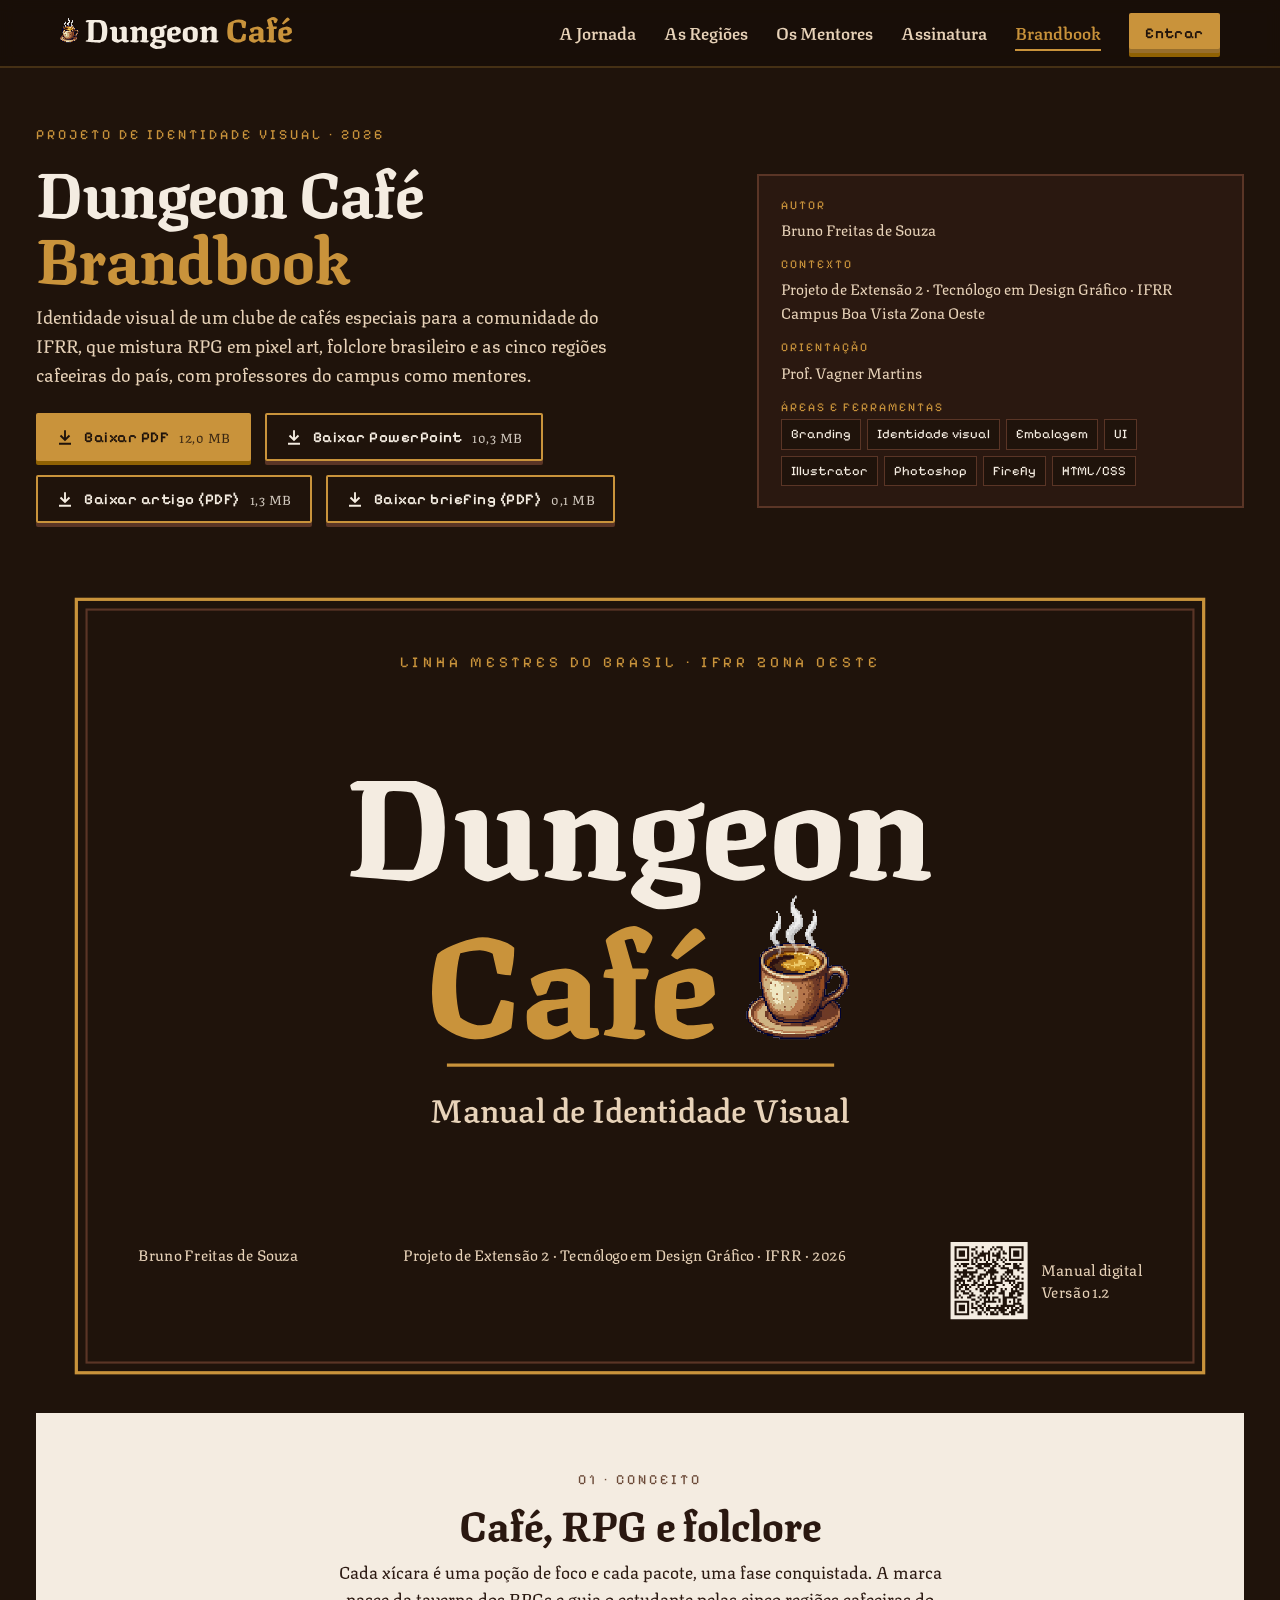
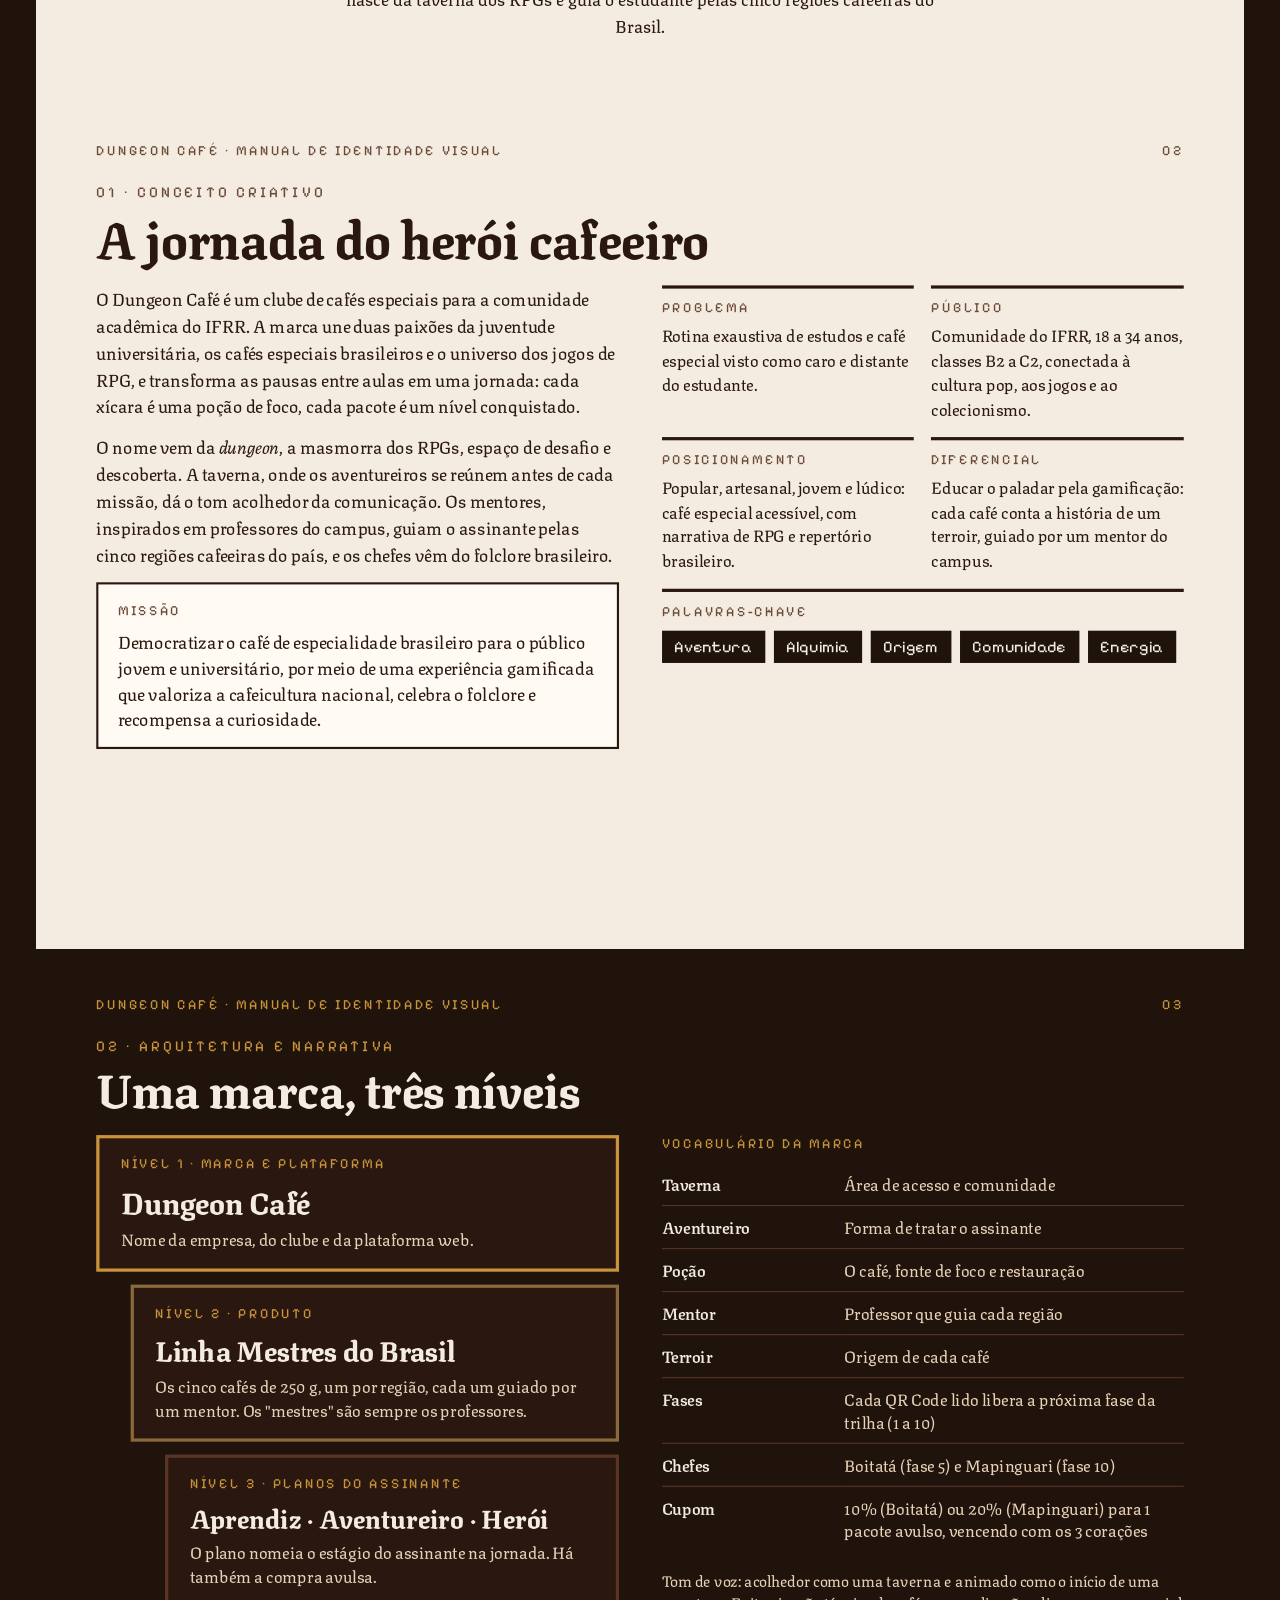
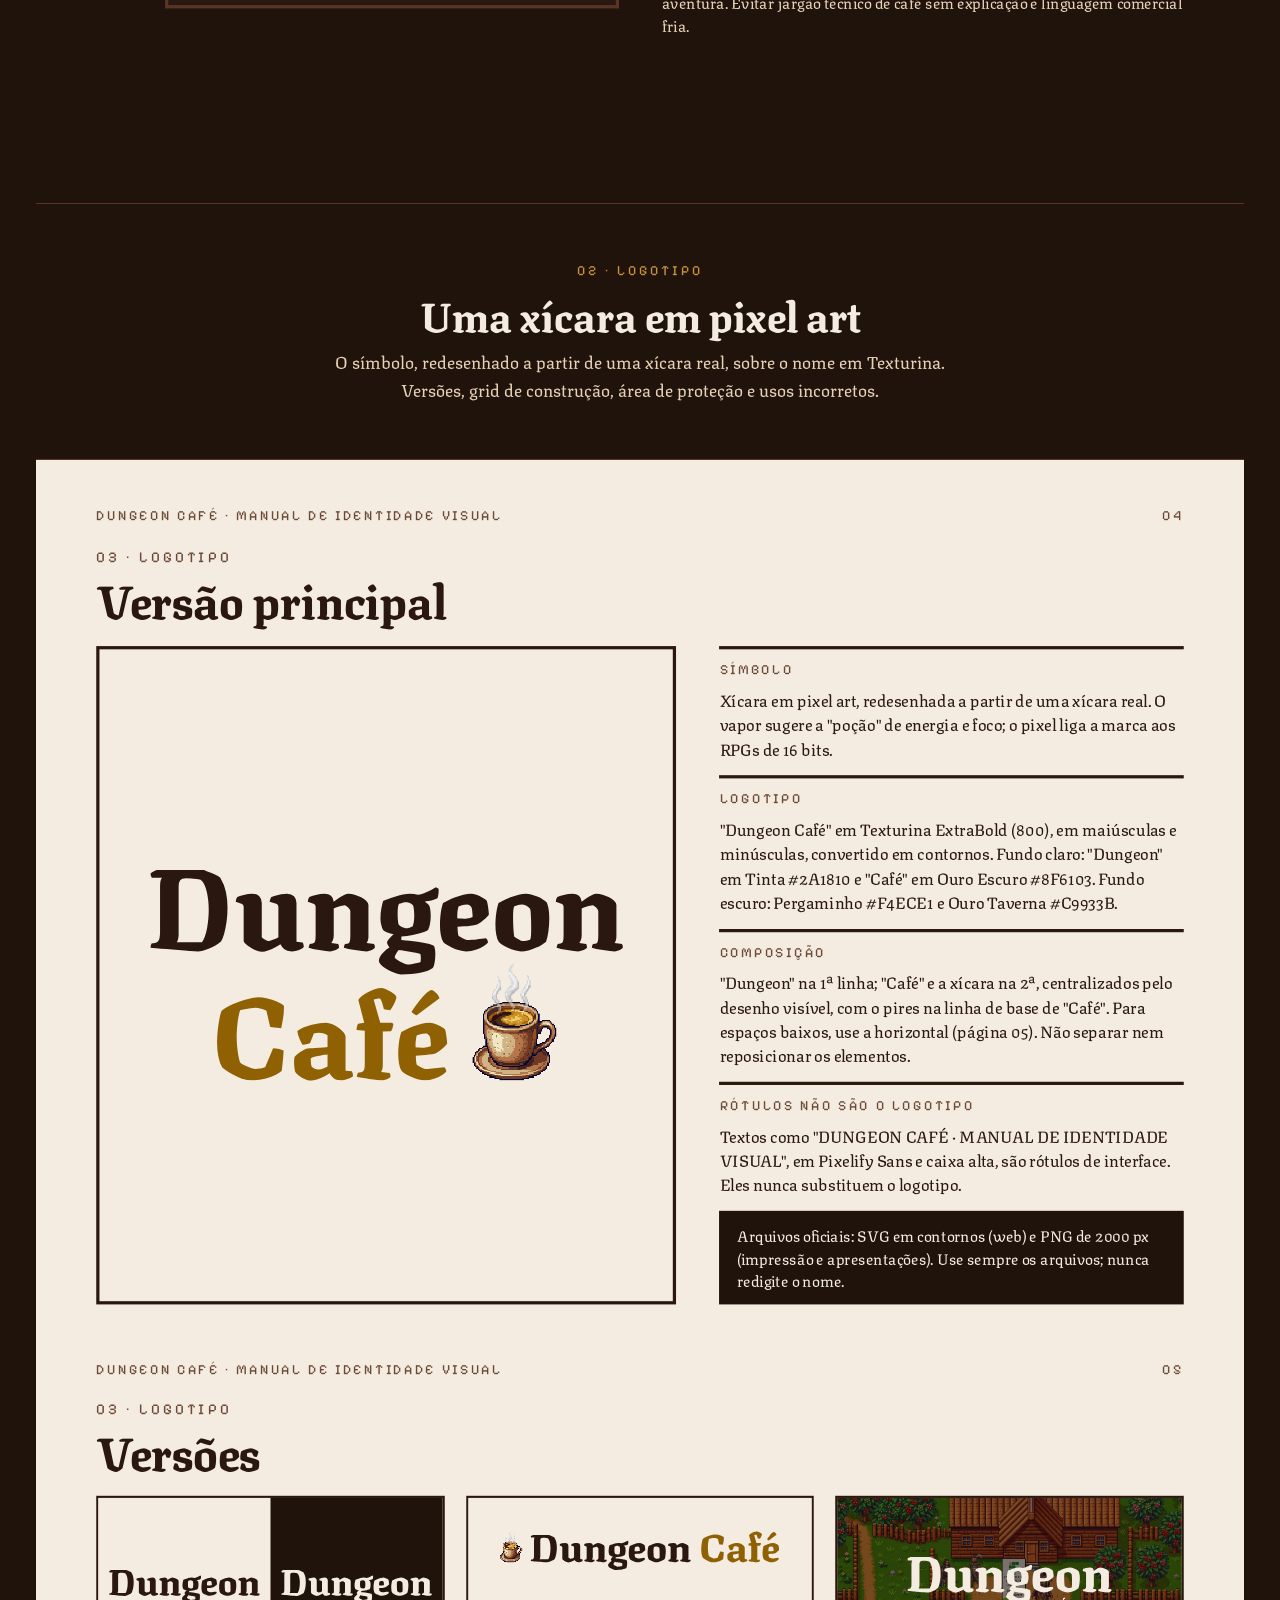
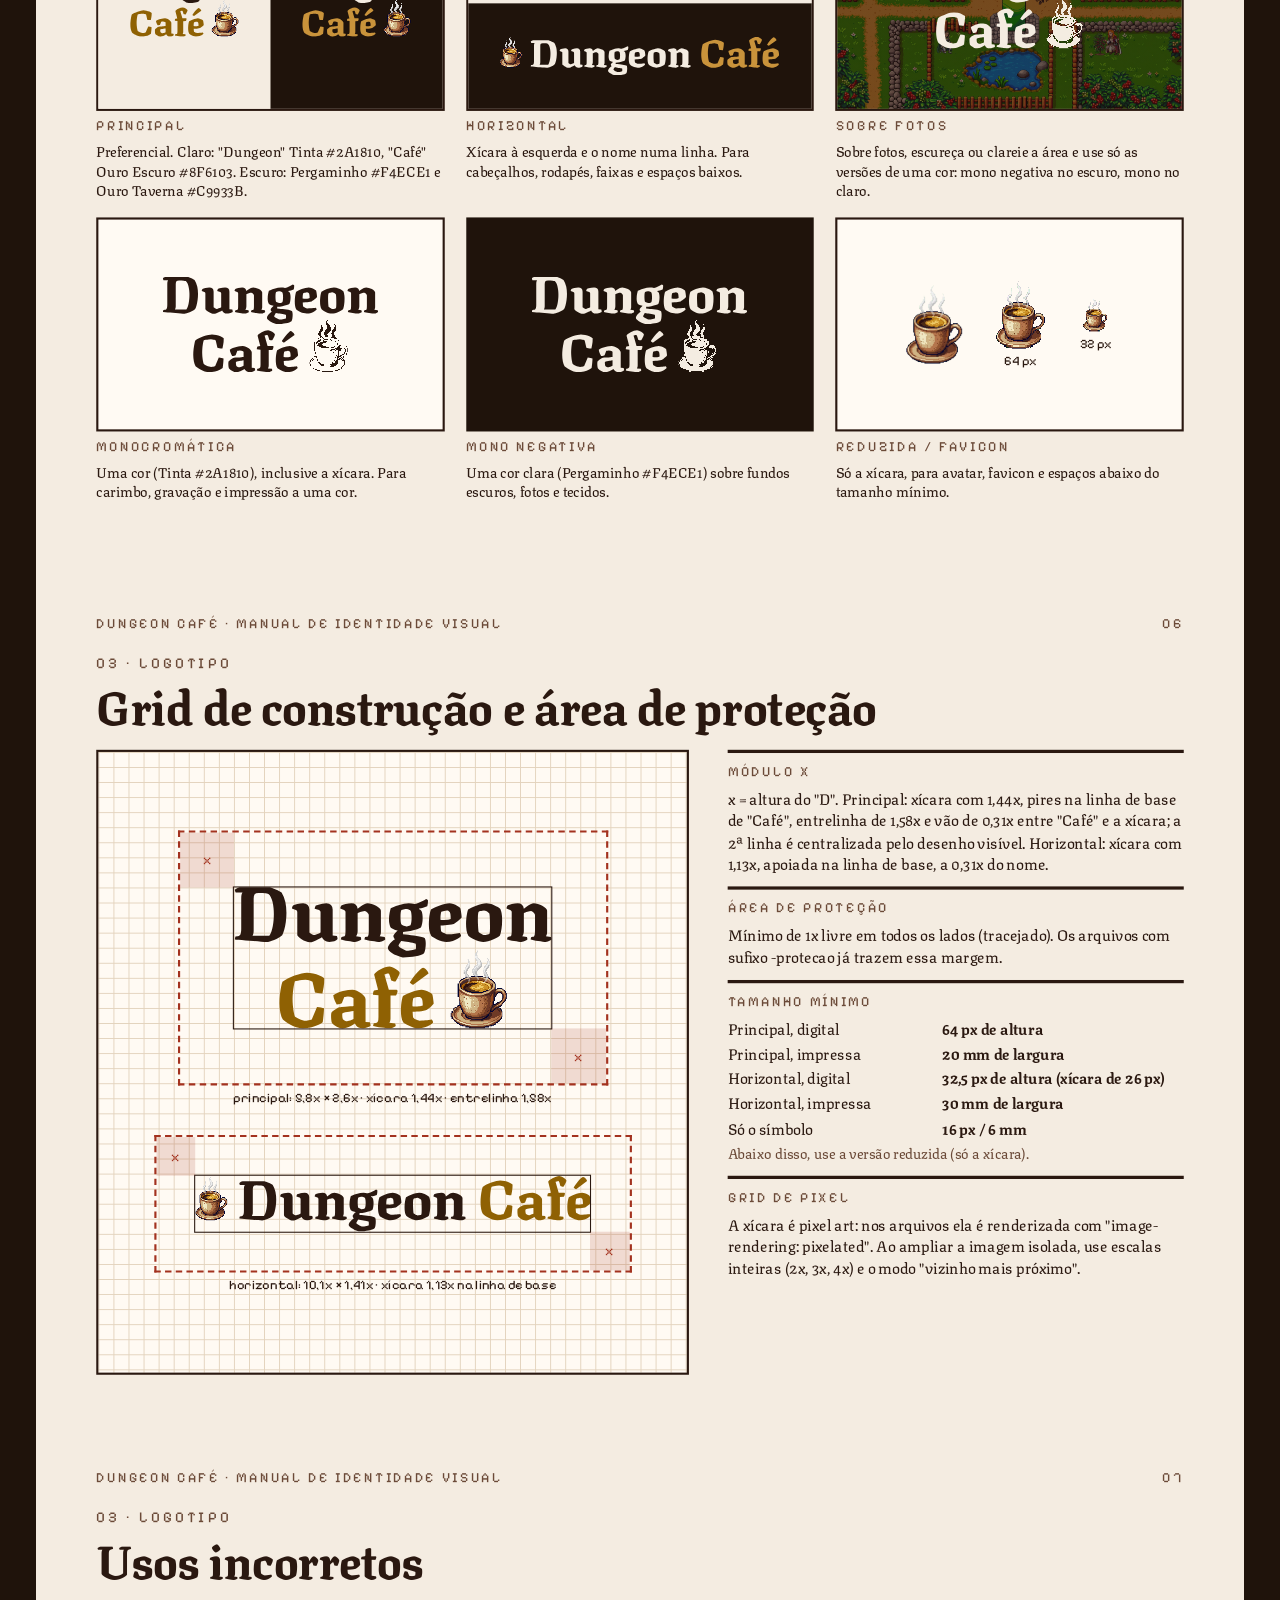
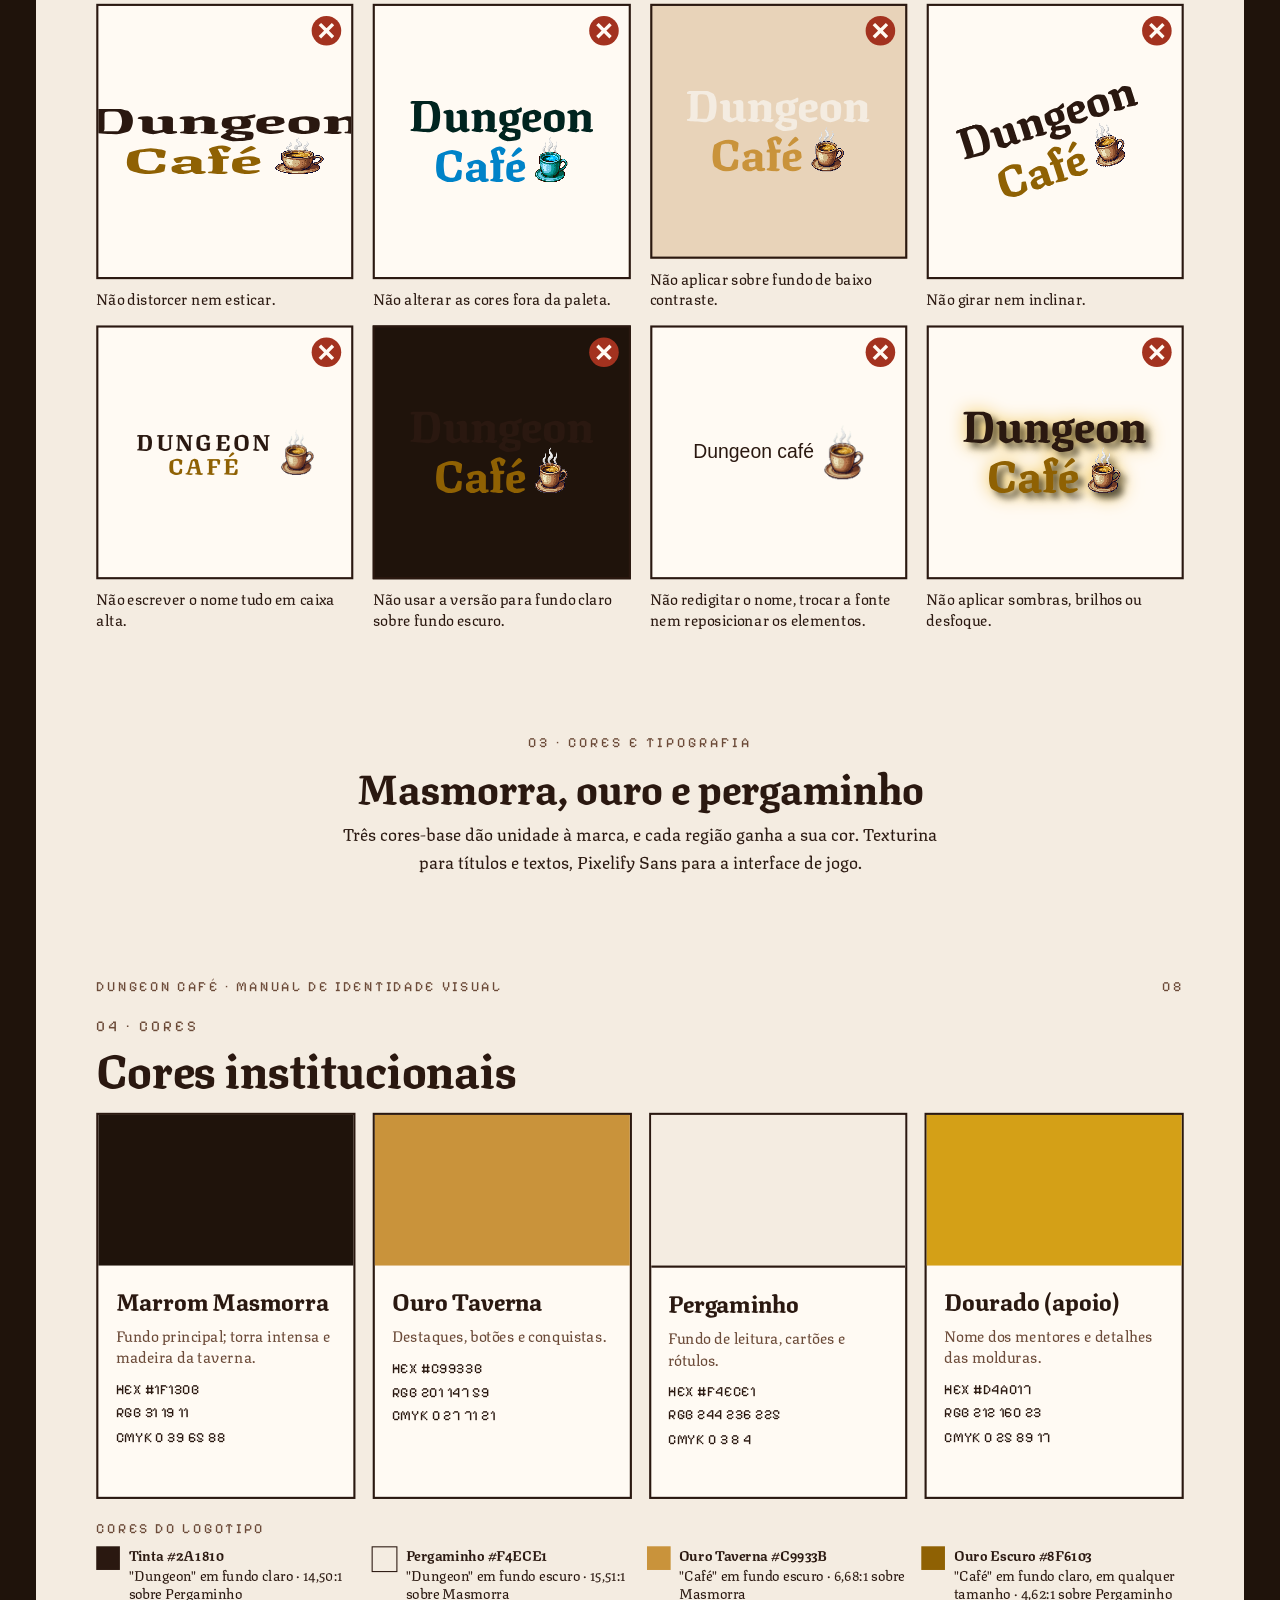
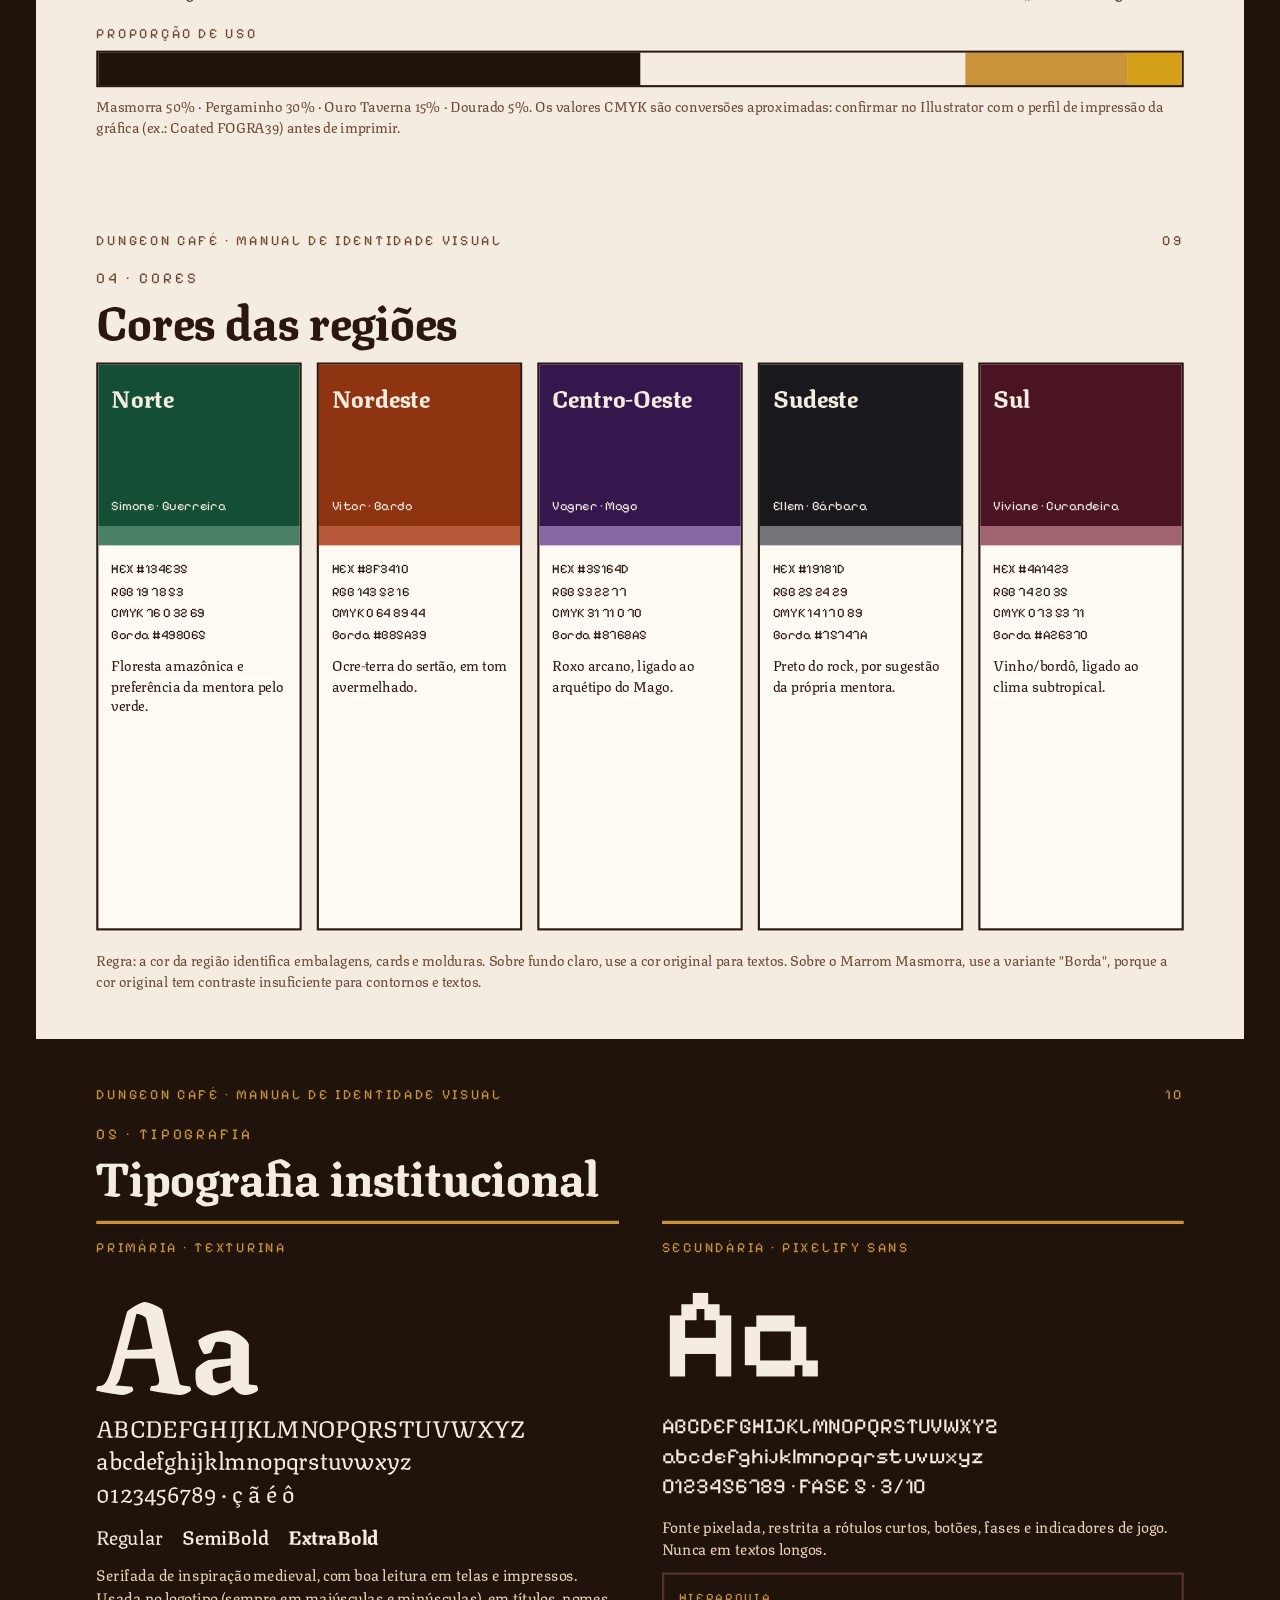
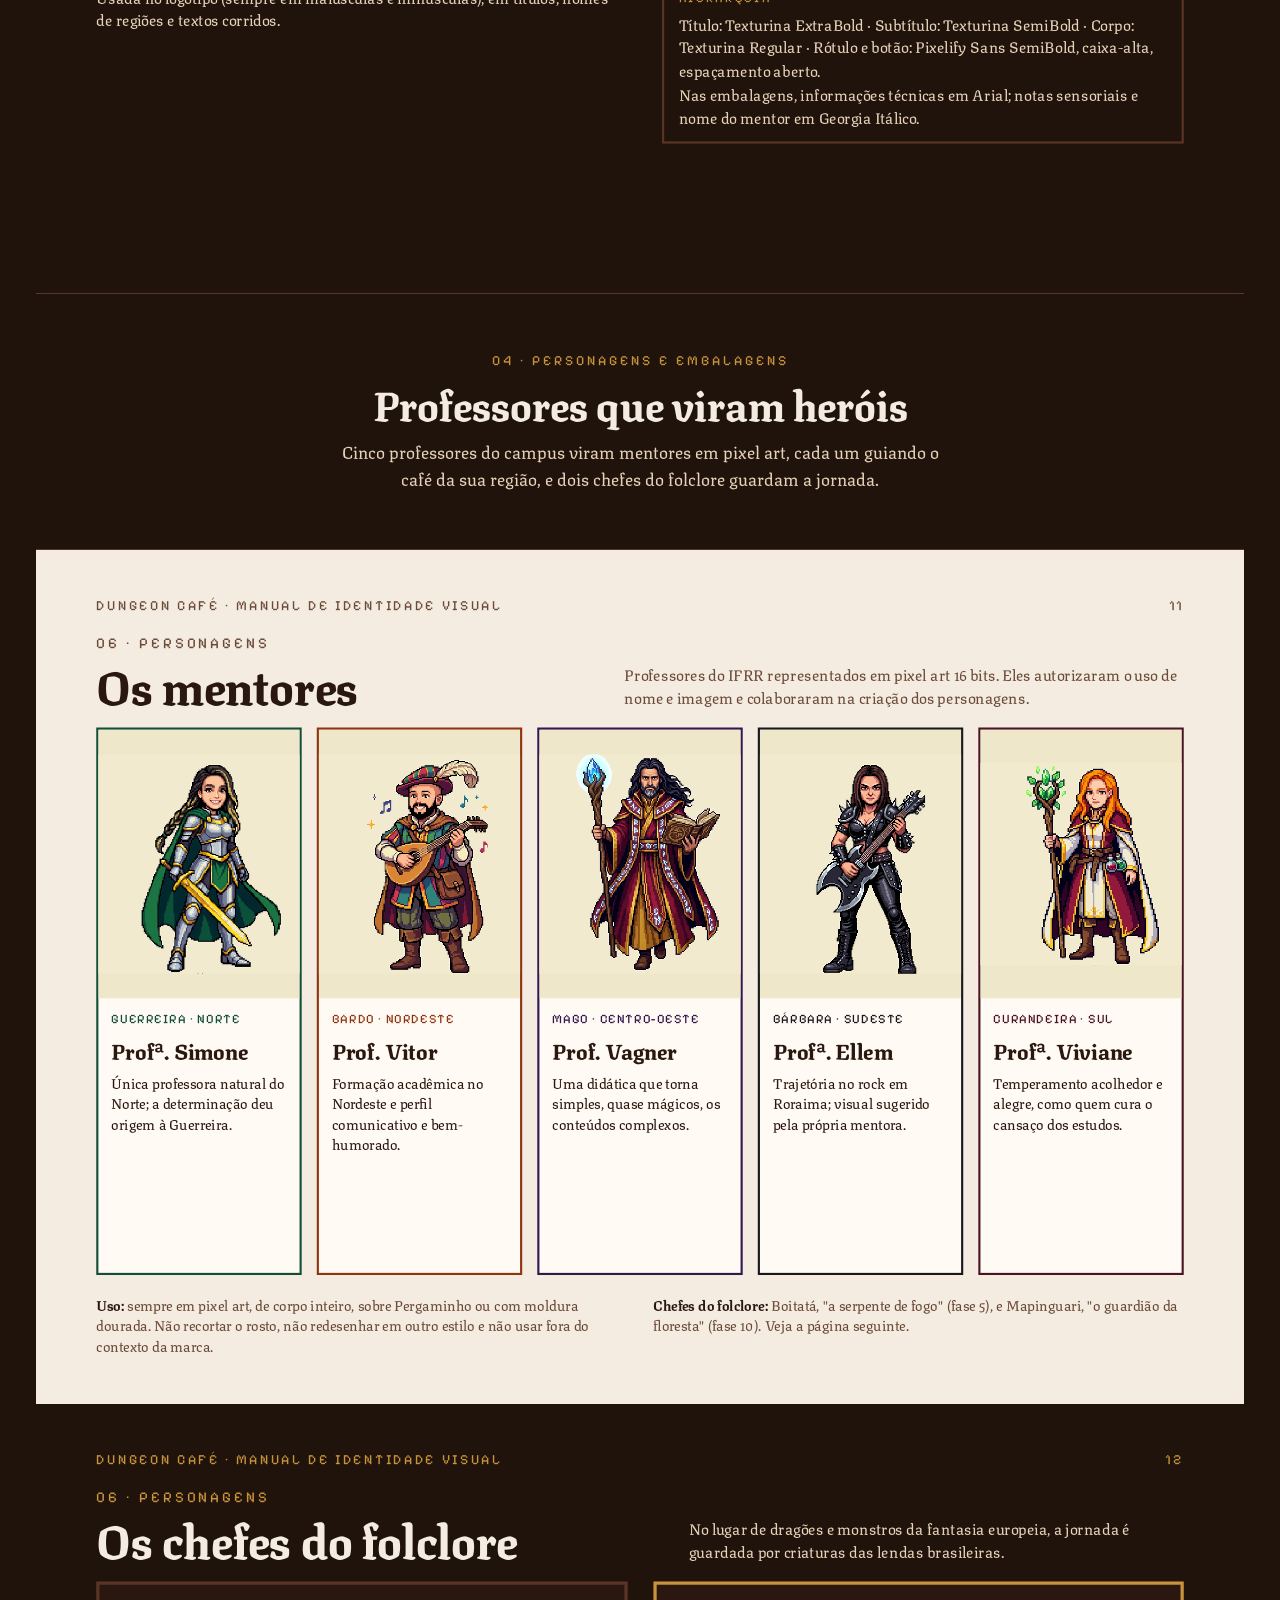
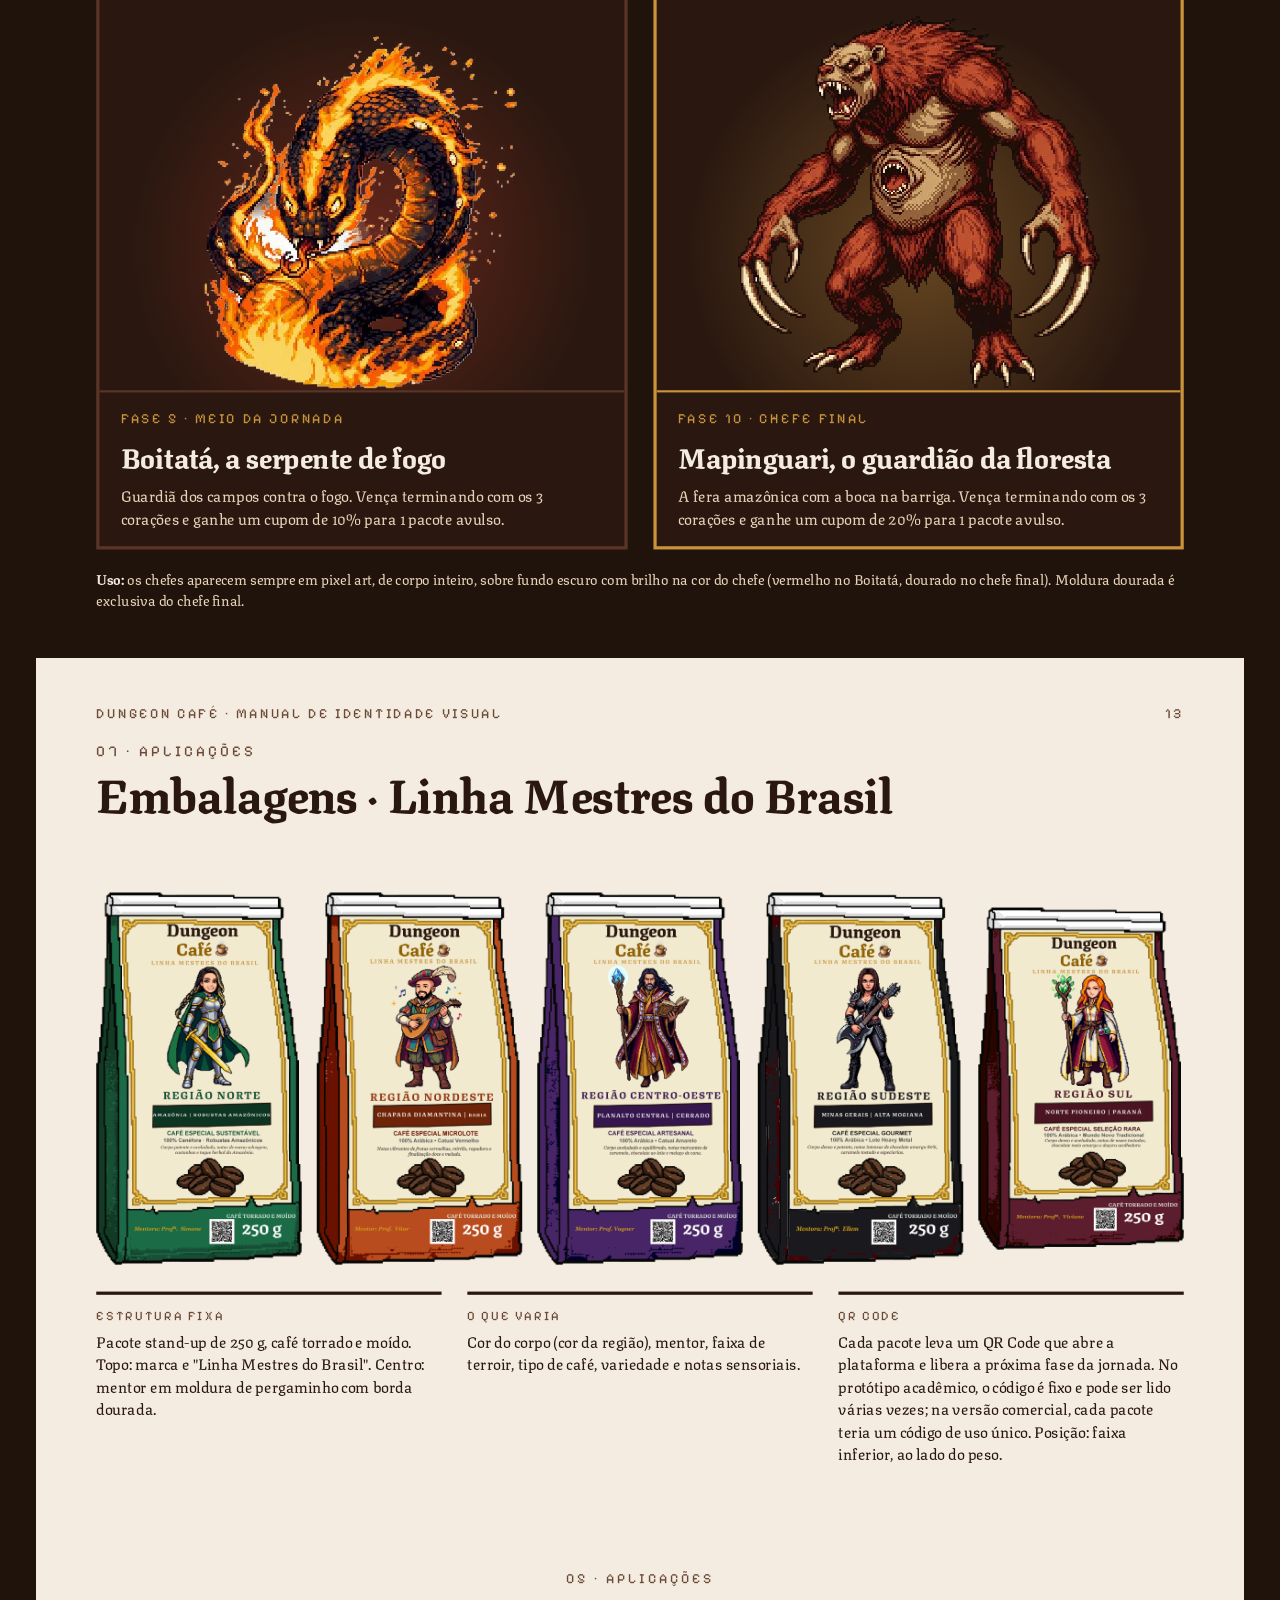
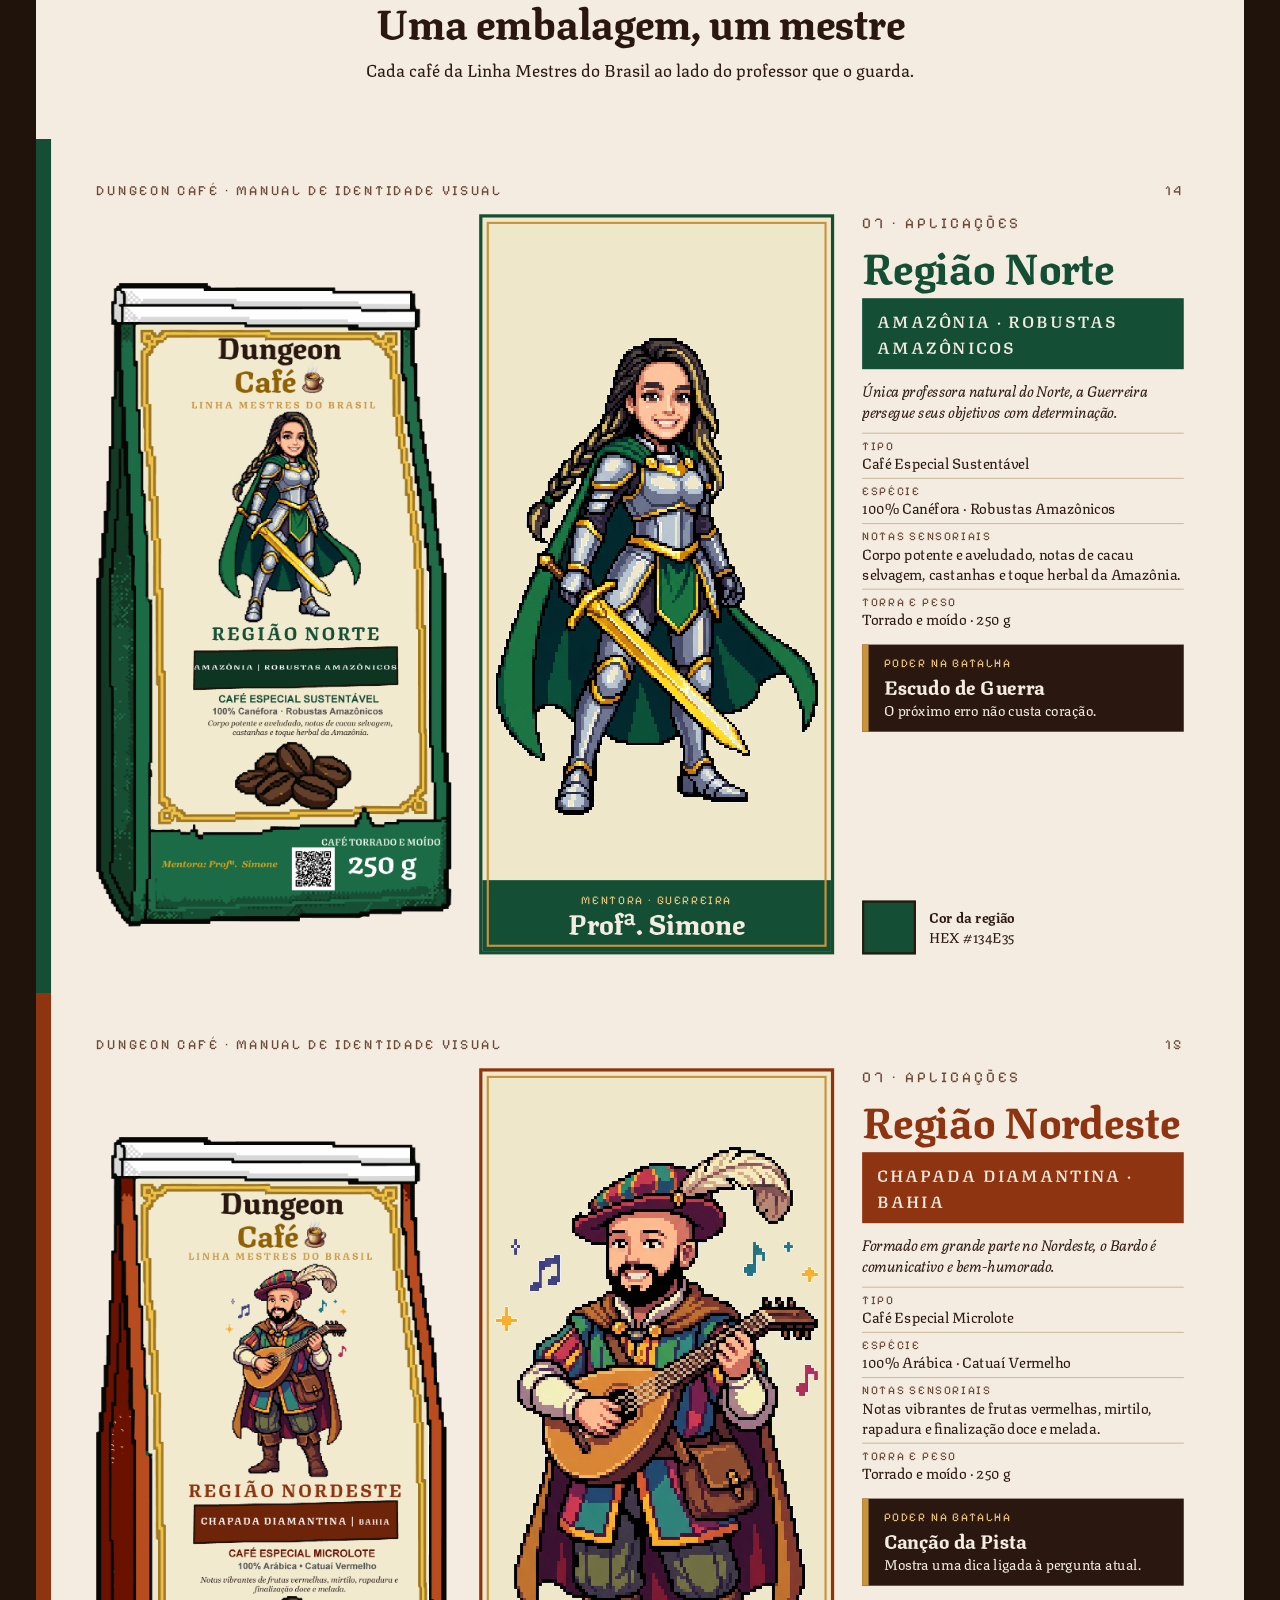
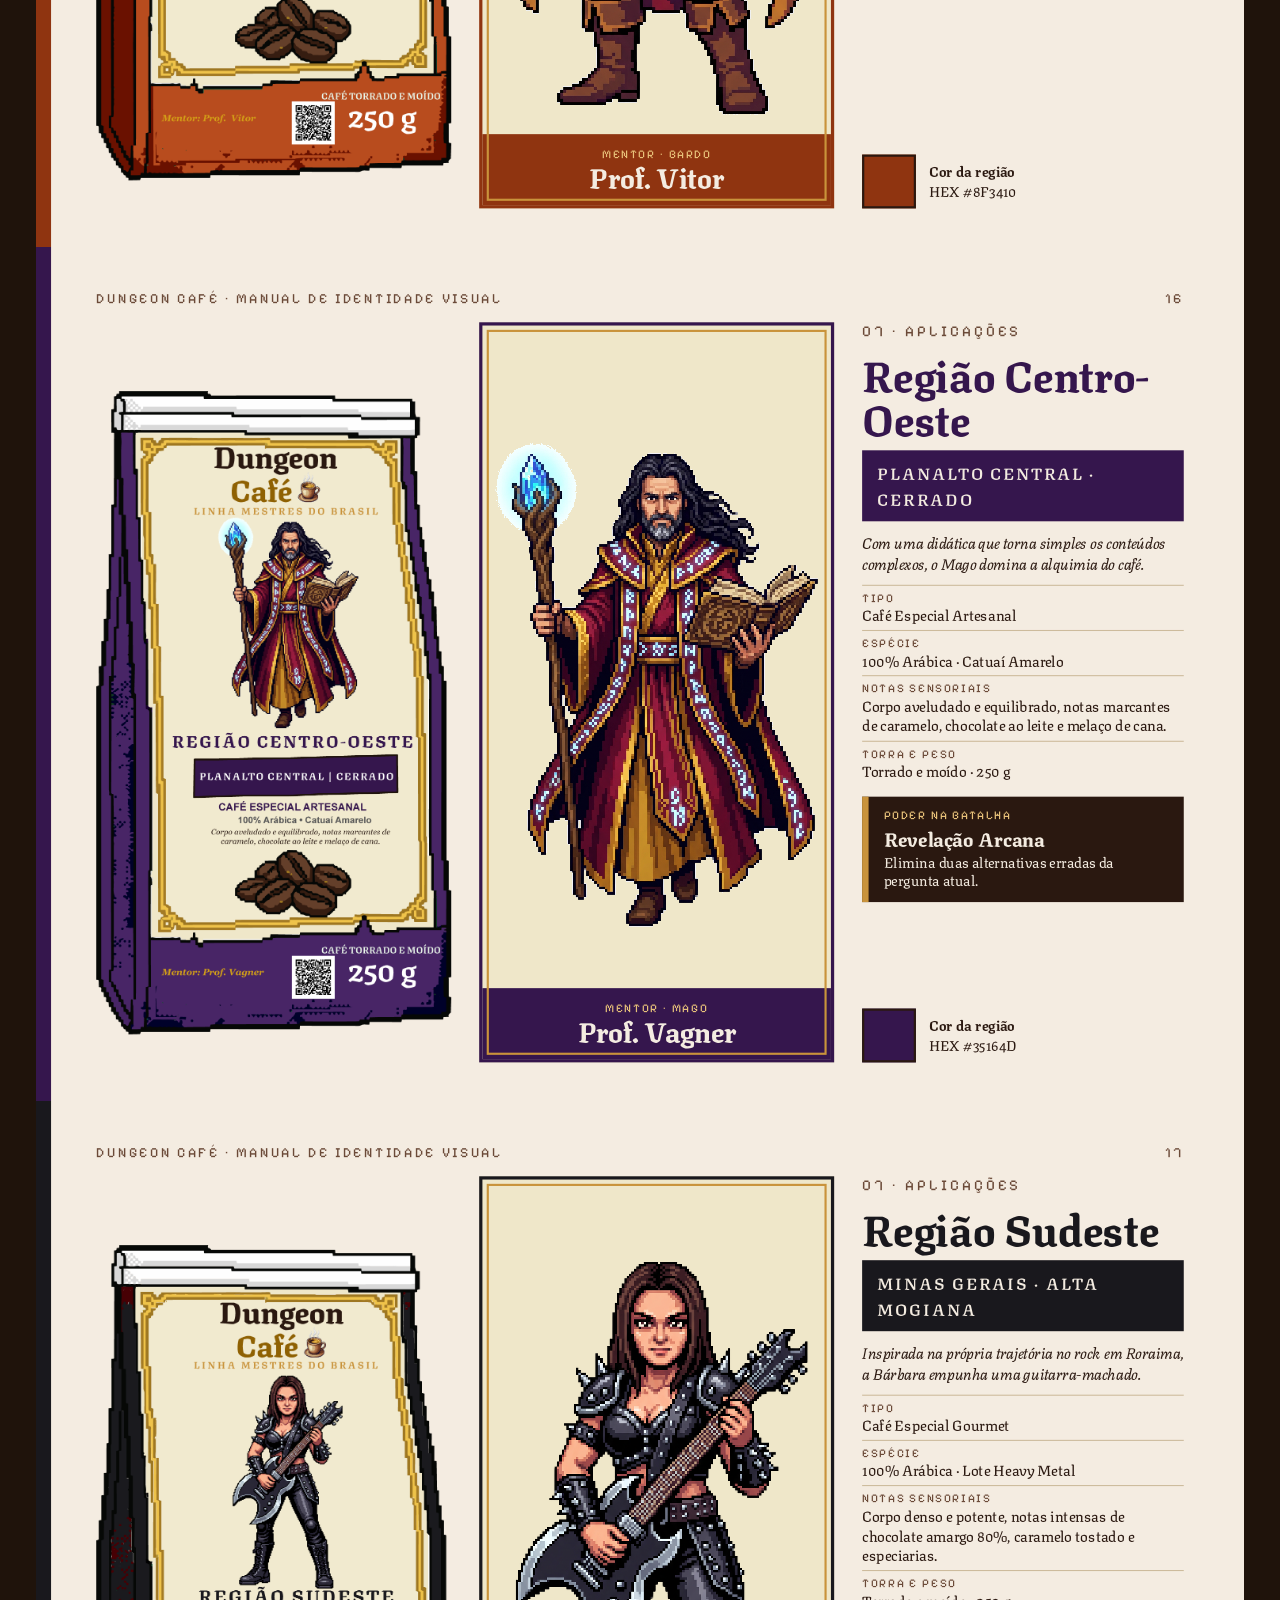
==== brandbook.html @ 91046579 "Brandbook: artigo v10 para download (1,3 MB)" ====
<!doctype html>
<html lang="pt-BR">
<head>
<meta charset="utf-8">
<meta name="viewport" content="width=device-width, initial-scale=1">
<title>Brandbook · Dungeon Café</title>
<meta name="description" content="Manual de identidade visual do Dungeon Café: conceito, logotipo, cores, tipografia, mentores, embalagens e aplicações.">
<meta name="theme-color" content="#1F130B">
<link rel="icon" href="assets/img/favicon.png">
<link rel="preconnect" href="https://fonts.googleapis.com">
<link rel="preconnect" href="https://fonts.gstatic.com" crossorigin>
<link href="https://fonts.googleapis.com/css2?family=Texturina:opsz,wght@12..72,400;12..72,600;12..72,800&family=Pixelify+Sans:wght@400;600&display=swap" rel="stylesheet">
<style>
  :root{
    --masmorra:#1F130B; --masmorra-2:#2A1810; --madeira:#5A3526;
    --ouro:#C9933B; --ouro-escuro:#8F6103; --pergaminho:#F4ECE1; --papel:#FFFAF3;
    --latte:#E8D3B9; --tinta:#2A1810; --tinta-suave:#6B4A38;
    --serif:'Texturina', Georgia, serif; --pixel:'Pixelify Sans', 'Courier New', monospace;
    --max:1240px;
  }
  *{box-sizing:border-box}
  html{scroll-behavior:smooth}
  body{margin:0;background:var(--masmorra);color:var(--pergaminho);font-family:var(--serif);font-size:17px;line-height:1.6}
  img{max-width:100%;display:block}
  a{color:inherit}
  :focus-visible{outline:3px solid var(--ouro);outline-offset:3px}
  .skip{position:absolute;left:-999px;top:8px;background:var(--ouro);color:var(--masmorra);padding:8px 14px;font-family:var(--pixel);z-index:20}
  .skip:focus{left:8px}

  /* Cabeçalho: cópia do cabeçalho da home (css/style.css, seção Topbar + menu até 880 px).
     Todos os seletores começam em .topbar e os tokens ficam no próprio .topbar,
     para não alcançar as pranchas nem o restante desta página. */
  html{scroll-padding-top:80px}
  .topbar{
    --roast-900:#170d07; --roast-800:#1f130b; --roast-600:#402717;
    --gold:#c9933b; --gold-light:#e9b25f; --gold-dark:#8f6103;
    --parchment:#f4ece1; --latte:#e8d3b9; --shadow:#000;
    --topbar-h:68px; --container:1160px; --font-pixel:'Pixelify Sans','Courier New',monospace;
    position:sticky;top:0;z-index:10;height:var(--topbar-h);
    display:flex;align-items:center;justify-content:space-between;
    padding-inline:max(16px,calc((100% - var(--container)) / 2));
    background:color-mix(in srgb,var(--roast-900) 72%,transparent);backdrop-filter:blur(8px);
    border-bottom:2px solid color-mix(in srgb,var(--gold) 25%,transparent);
    font-family:'Texturina',Georgia,serif;font-size:17px;line-height:1.6;
  }
  .topbar :focus-visible{outline-color:var(--gold-light)}
  .topbar .brand{display:inline-flex;align-items:center;gap:8px;text-decoration:none}
  .topbar .brand img{width:auto;height:32.5px}  /* logotipo horizontal oficial: xícara com 26 px */
  .topbar .nav{display:flex;align-items:center;gap:28px}
  .topbar .nav a:not(.btn){text-decoration:none;font-weight:600;color:var(--latte);position:relative}
  .topbar .nav a:not(.btn)::after{content:"";position:absolute;left:0;right:0;bottom:-4px;height:2px;background:var(--gold);transform:scaleX(0);transform-origin:left;transition:transform .2s ease}
  .topbar .nav a:not(.btn):hover::after,.topbar .nav a[aria-current="page"]::after{transform:scaleX(1)}
  .topbar .nav a[aria-current="page"]{color:var(--gold)}
  /* .btn da home (o .btn desta página tem outro visual: aqui ele é reescrito por completo) */
  .topbar .btn{display:inline-flex;align-items:center;justify-content:center;gap:8px;min-height:0;padding:8px 16px;
    font-family:var(--font-pixel);font-size:.9375rem;font-weight:600;letter-spacing:.04em;text-decoration:none;
    color:var(--roast-800);background:var(--gold);border:0;border-radius:2px;
    box-shadow:inset 0 -4px 0 color-mix(in srgb,var(--shadow) 25%,transparent),0 4px 0 var(--gold-dark);
    cursor:pointer;transition:transform .08s ease,filter .15s ease,box-shadow .08s ease}
  .topbar .btn:hover{filter:brightness(1.08);transform:none}
  .topbar .btn:active{transform:translateY(3px);box-shadow:inset 0 -2px 0 color-mix(in srgb,var(--shadow) 25%,transparent),0 1px 0 var(--gold-dark)}
  .topbar .nav-toggle{display:none;width:44px;height:44px;background:transparent;border:0;cursor:pointer;position:relative}
  .topbar .nav-toggle__bar,.topbar .nav-toggle__bar::before,.topbar .nav-toggle__bar::after{position:absolute;left:10px;right:10px;height:3px;background:var(--parchment);content:"";transition:transform .2s ease,background .2s ease}
  .topbar .nav-toggle__bar{top:50%;transform:translateY(-50%)}
  .topbar .nav-toggle__bar::before{left:0;right:0;top:-9px}
  .topbar .nav-toggle__bar::after{left:0;right:0;top:9px}
  .topbar .nav-toggle[aria-expanded="true"] .nav-toggle__bar{background:transparent}
  .topbar .nav-toggle[aria-expanded="true"] .nav-toggle__bar::before{transform:translateY(9px) rotate(45deg)}
  .topbar .nav-toggle[aria-expanded="true"] .nav-toggle__bar::after{transform:translateY(-9px) rotate(-45deg)}
  @media (max-width:960px){ .topbar .nav{gap:18px} }
  @media (max-width:880px){
    .topbar .nav-toggle{display:block}
    .topbar .nav{position:absolute;top:var(--topbar-h);left:0;right:0;flex-direction:column;align-items:stretch;gap:0;padding:8px 16px 20px;background:var(--roast-900);border-bottom:2px solid color-mix(in srgb,var(--gold) 25%,transparent);display:none}
    .topbar .nav.is-open{display:flex}
    .topbar .nav a:not(.btn){padding:14px 4px;border-bottom:1px solid color-mix(in srgb,var(--latte) 10%,transparent)}
    .topbar .nav a:not(.btn)::after{display:none}
    .topbar .nav .btn{margin-top:14px}
  }

  /* Botões de jogo */
  .btn{display:inline-flex;align-items:center;gap:10px;min-height:46px;padding:10px 18px;font-family:var(--pixel);font-weight:600;font-size:15px;letter-spacing:.5px;text-decoration:none;border:2px solid var(--ouro);border-radius:2px;transition:transform .08s, box-shadow .08s}
  .btn--ouro{background:var(--ouro);color:var(--masmorra);box-shadow:0 4px 0 var(--ouro-escuro)}
  .btn--linha{background:transparent;color:var(--pergaminho);box-shadow:0 4px 0 var(--madeira)}
  .btn:hover{transform:translateY(-1px)}
  .btn:active{transform:translateY(3px);box-shadow:0 1px 0 var(--ouro-escuro)}
  .btn svg{width:18px;height:18px;flex-shrink:0}
  .btn small{font-family:var(--serif);font-weight:400;font-size:13px;opacity:.85}

  /* Capa do projeto (estilo Behance) */
  .capa{max-width:var(--max);margin:0 auto;padding:56px 16px 36px;display:grid;grid-template-columns:minmax(0,1.4fr) minmax(0,1fr);gap:40px;align-items:end}
  .eyebrow{font-family:var(--pixel);font-size:14px;letter-spacing:3px;color:var(--ouro);text-transform:uppercase}
  .capa h1{margin:10px 0 14px;font-size:clamp(2.3rem,5vw,4.2rem);line-height:1.02;font-weight:800}
  .capa h1 span{color:var(--ouro)}
  .capa p{margin:0;max-width:58ch;color:var(--latte);font-size:18px}
  .acoes{display:flex;flex-wrap:wrap;gap:14px;margin-top:26px}
  .ficha{border:2px solid var(--madeira);background:var(--masmorra-2);padding:20px 22px;display:grid;gap:14px;font-size:15px}
  .ficha dt{font-family:var(--pixel);font-size:12px;letter-spacing:2px;color:var(--ouro);text-transform:uppercase}
  .ficha dd{margin:2px 0 0;color:var(--latte)}
  .tags{display:flex;flex-wrap:wrap;gap:6px;margin-top:6px}
  .tags span{font-family:var(--pixel);font-size:13px;padding:4px 9px;background:var(--masmorra);border:1px solid var(--madeira);color:var(--pergaminho)}

  /* Projeto: pranchas empilhadas */
  .projeto{max-width:var(--max);margin:0 auto;padding:0 16px 56px}
  .prancha{margin:0;background:var(--masmorra-2)}
  .prancha:not(.prancha--html) img{width:100%;height:auto}
  .prancha + .prancha{margin-top:0}
  .prancha--html{position:relative;aspect-ratio:1123/794;overflow:hidden}
  .prancha--html .pg{position:absolute;top:0;left:0;width:1123px;height:794px;transform-origin:0 0;transform:scale(var(--s,1))}
  .prancha--html .pg h2{font-family:inherit}
  .prancha--html .pg{font-size:16px;line-height:normal}
  .prancha--html .pg,.prancha--html .pg *{box-sizing:content-box}
  .prancha--html .pg img{max-width:none;display:inline}
  .respiro{background:var(--pergaminho);color:var(--tinta);padding:56px clamp(20px,8vw,120px);text-align:center}
  .respiro .eyebrow{color:var(--tinta-suave)}
  .respiro h2{margin:8px 0 12px;font-size:clamp(1.8rem,3.4vw,2.6rem);line-height:1.1;font-weight:800}
  .respiro p{margin:0 auto;max-width:62ch;color:var(--tinta);font-size:17px}
  .respiro--escuro{background:var(--masmorra);color:var(--pergaminho);border-top:1px solid var(--madeira);border-bottom:1px solid var(--madeira)}
  .respiro--escuro .eyebrow{color:var(--ouro)}
  .respiro--escuro p{color:var(--latte)}

  /* Fechamento */
  .fim{max-width:var(--max);margin:0 auto;padding:0 16px 64px}
  .fim__box{border:3px solid var(--ouro);padding:40px 24px;text-align:center;display:flex;flex-direction:column;align-items:center;gap:14px}
  .fim__box img{width:60px;height:84px;object-fit:contain}
  .fim__box h2{margin:0;font-size:clamp(1.6rem,3vw,2.3rem);font-weight:800}
  .fim__box p{margin:0;color:var(--latte);max-width:56ch}
  .rodape{border-top:1px solid var(--madeira);padding:22px 16px;text-align:center;font-size:14px;color:var(--latte)}

  @media (max-width:860px){
    .capa{grid-template-columns:1fr;padding-top:36px}
  }
  @media (prefers-reduced-motion:reduce){html{scroll-behavior:auto}.btn{transition:none}}
  .sr-only{position:absolute;width:1px;height:1px;padding:0;margin:-1px;overflow:hidden;clip:rect(0 0 0 0);white-space:nowrap;border:0}
  .aviso-mobile{display:none}
  @media (max-width:760px){
    .aviso-mobile{display:block;margin:0;padding:14px 16px;background:var(--masmorra-2);border-top:1px solid var(--madeira);border-bottom:1px solid var(--madeira);color:var(--latte);font-size:15px;line-height:1.5;text-align:center}
    .aviso-mobile a{color:var(--ouro);font-weight:700}
    .prancha--html{cursor:zoom-in}
  }
  .zoom{padding:0;border:0;width:100vw;height:100dvh;max-width:none;max-height:none;margin:0;background:var(--masmorra);color:var(--pergaminho)}
  .zoom::backdrop{background:rgb(0 0 0 / .8)}
  .zoom__barra{position:sticky;top:0;left:0;z-index:2;display:flex;justify-content:space-between;align-items:center;gap:12px;padding:10px 16px;background:var(--masmorra);border-bottom:1px solid var(--madeira);font-size:14px}
  .zoom__barra button{font:inherit;font-weight:700;background:var(--ouro);color:var(--masmorra);border:0;padding:8px 14px;cursor:pointer}
  .zoom__area{overflow:auto;height:calc(100dvh - 56px);-webkit-overflow-scrolling:touch}
  .zoom__box{position:relative;overflow:hidden}
  .zoom__box .pg{position:absolute;top:0;left:0;width:1123px;height:794px;transform-origin:0 0;font-size:16px;line-height:normal}
  .zoom__box .pg,.zoom__box .pg *{box-sizing:content-box}
  .zoom__box .pg img{max-width:none;display:inline}

  /* Ferramentas e autoria */
  .autoria{max-width:var(--max);margin:0 auto;padding:8px 16px 64px;background:var(--masmorra);text-align:center}
  .autoria h2{margin:8px 0 32px;font-size:clamp(1.6rem,3vw,2.3rem);line-height:1.1;font-weight:800;color:var(--pergaminho)}
  .autoria__lista{list-style:none;margin:0;padding:0;display:flex;flex-wrap:wrap;justify-content:center;gap:32px}
  .autoria__item{width:150px;display:flex;flex-direction:column;align-items:center;gap:4px}
  .autoria__icone{width:72px;height:72px;margin-bottom:6px;border:3px solid var(--ouro);border-radius:50%;
    display:grid;place-items:center;background:var(--bg);color:var(--fg);
    font-family:Arial,Helvetica,sans-serif;font-weight:700;font-size:26px;line-height:1;letter-spacing:-.5px}
  .autoria__icone svg{width:58%;height:58%;fill:var(--fg)}
  .autoria__icone--ps{--bg:#001E36;--fg:#31A8FF}
  .autoria__icone--ai{--bg:#330000;--fg:#FF9A00}
  .autoria__icone--ff{--bg:#2B0A0A;--fg:#FF4E3A}
  .autoria__icone--ag{--bg:#0B1F33;--fg:#7CC4FA}
  .autoria__icone--ge{--bg:#1B1B3A;--fg:#A8C7FA}
  .autoria__icone--claude{--bg:#F4ECE1;--fg:#D97757}
  .autoria__foto{object-fit:cover;background:var(--masmorra-2)}
  .autoria__nome{font-family:var(--serif);font-weight:600;font-size:16px;line-height:1.3;color:var(--pergaminho)}
  .autoria__papel{font-family:var(--pixel);font-size:12px;line-height:1.4;letter-spacing:1px;text-transform:uppercase;color:var(--ouro)}
  .autoria__nota{max-width:62ch;margin:32px auto 0;font-size:14px;line-height:1.6;color:var(--latte);text-align:center}
  @media (max-width:760px){
    .autoria__item{width:calc((100% - 64px) / 3)}  /* 3 por linha com gap de 32 px */
    .autoria__icone{width:60px;height:60px;font-size:22px}
  }
</style>
</head>
<body>
<a class="skip" href="#projeto">Pular para o brandbook</a>

<!-- Cabeçalho igual ao da home; links de seção apontam para index.html#secao -->
<header class="topbar">
  <a class="brand" href="index.html" aria-label="Dungeon Café — início">
    <img src="assets/img/logo/logo-horizontal-escuro.svg" alt="" width="233" height="33">
  </a>

  <button class="nav-toggle" type="button" aria-expanded="false" aria-controls="menu">
    <span class="sr-only">Abrir menu</span>
    <span class="nav-toggle__bar"></span>
  </button>

  <nav id="menu" class="nav" aria-label="Principal">
    <a href="index.html#jornada">A Jornada</a>
    <a href="index.html#regioes">As Regiões</a>
    <a href="index.html#mentores">Os Mentores</a>
    <a href="index.html#planos">Assinatura</a>
    <a href="brandbook.html" aria-current="page">Brandbook</a>
    <a class="btn btn--small btn--gold" href="https://dungeon-cafe-app.pages.dev/entrar">Entrar</a>
  </nav>
</header>

<main>
  <section class="capa" aria-labelledby="titulo">
    <div>
      <div class="eyebrow">Projeto de identidade visual · 2026</div>
      <h1 id="titulo">Dungeon Café <span>Brandbook</span></h1>
      <p>Identidade visual de um clube de cafés especiais para a comunidade do IFRR, que mistura RPG em pixel art, folclore brasileiro e as cinco regiões cafeeiras do país, com professores do campus como mentores.</p>
      <div class="acoes">
        <a class="btn btn--ouro" href="assets/downloads/Dungeon_Cafe_Manual_de_Identidade_Visual.pdf" download>
          <svg viewBox="0 0 24 24" fill="none" stroke="currentColor" stroke-width="2.5" aria-hidden="true"><path d="M12 3v12M6 10l6 6 6-6M4 21h16"/></svg>
          Baixar PDF <small>12,0 MB</small>
        </a>
        <a class="btn btn--linha" href="assets/downloads/Dungeon_Cafe_Manual_de_Identidade_Visual.pptx" download>
          <svg viewBox="0 0 24 24" fill="none" stroke="currentColor" stroke-width="2.5" aria-hidden="true"><path d="M12 3v12M6 10l6 6 6-6M4 21h16"/></svg>
          Baixar PowerPoint <small>10,3 MB</small>
        </a>
        <a class="btn btn--linha" href="assets/downloads/Dungeon_Cafe_Artigo_PD2026.pdf" download>
          <svg viewBox="0 0 24 24" fill="none" stroke="currentColor" stroke-width="2.5" aria-hidden="true"><path d="M12 3v12M6 10l6 6 6-6M4 21h16"/></svg>
          Baixar artigo (PDF) <small>1,3 MB</small>
        </a>
        <a class="btn btn--linha" href="assets/downloads/Dungeon_Cafe_Briefing.pdf" download>
          <svg viewBox="0 0 24 24" fill="none" stroke="currentColor" stroke-width="2.5" aria-hidden="true"><path d="M12 3v12M6 10l6 6 6-6M4 21h16"/></svg>
          Baixar briefing (PDF) <small>0,1 MB</small>
        </a>
      </div>
    </div>
    <dl class="ficha">
      <div><dt>Autor</dt><dd>Bruno Freitas de Souza</dd></div>
      <div><dt>Contexto</dt><dd>Projeto de Extensão 2 · Tecnólogo em Design Gráfico · IFRR Campus Boa Vista Zona Oeste</dd></div>
      <div><dt>Orientação</dt><dd>Prof. Vagner Martins</dd></div>
      <div><dt>Áreas e ferramentas</dt>
        <dd class="tags"><span>Branding</span><span>Identidade visual</span><span>Embalagem</span><span>UI</span><span>Illustrator</span><span>Photoshop</span><span>Firefly</span><span>HTML/CSS</span></dd>
      </div>
    </dl>
  </section>

  <p class="aviso-mobile">No celular, toque numa página para ampliar, gire a tela ou <a href="assets/downloads/Dungeon_Cafe_Manual_de_Identidade_Visual.pdf" download>baixe o PDF</a>.</p>
  <noscript><p class="aviso-mobile" style="display:block">As páginas abaixo precisam de JavaScript para se ajustar à tela. <a href="assets/downloads/Dungeon_Cafe_Manual_de_Identidade_Visual.pdf" download>Baixe o manual em PDF</a>.</p></noscript>
  <section class="projeto" id="projeto" aria-label="Pranchas do manual de identidade visual">
    <figure class="prancha prancha--html" aria-label="Página 01 do manual: Capa"><div class="pg"><div style="width: 1123px; height: 794px; box-sizing: border-box; padding: 36px; background: #1F130B; font-family: 'Texturina', Georgia, serif; color: #F4ECE1;">
<div style="height: 100%; box-sizing: border-box; border: 3px solid #C9933B; outline: 2px solid #5A3526; outline-offset: -12px; display: flex; flex-direction: column; align-items: center; justify-content: space-between; padding: 48px 56px;">
<div style="font-family: 'Pixelify Sans', monospace; font-size: 14px; letter-spacing: 4px; color: #C9933B;">LINHA MESTRES DO BRASIL · IFRR ZONA OESTE</div>
<div style="display: flex; flex-direction: column; align-items: center; gap: 14px;">
<h2 style="margin: 0; line-height: 0;"><img loading="lazy" src="assets/img/logo/logo-principal-escuro.svg" alt="Dungeon Café" style="width: 540px; height: 241px;"></h2>
<div style="width: 360px; height: 3px; background: #C9933B; margin-top: 8px;"></div>
<div style="font-weight: 600; font-size: 30px; color: #E8D3B9;">Manual de Identidade Visual</div>
</div>
<div style="display: flex; justify-content: space-between; width: 100%; font-size: 14px; color: #E8D3B9;">
<span>Bruno Freitas de Souza</span>
<span>Projeto de Extensão 2 · Tecnólogo em Design Gráfico · IFRR · 2026</span>
<span style="display: flex; align-items: center; gap: 12px;"><img loading="lazy" src="assets/img/qr-site.svg" alt="QR Code do manual digital" style="width: 72px; height: 72px; image-rendering: pixelated;"><span style="text-align: left; line-height: 1.4;">Manual digital<br>Versão 1.2</span></span>
</div>
</div>
</div></div></figure>

    <div class="respiro">
      <div class="eyebrow">01 · Conceito</div>
      <h2>Café, RPG e folclore</h2>
      <p>Cada xícara é uma poção de foco e cada pacote, uma fase conquistada. A marca nasce da taverna dos RPGs e guia o estudante pelas cinco regiões cafeeiras do Brasil.</p>
    </div>

    <figure class="prancha prancha--html" aria-label="Página 02 do manual: Conceito criativo"><div class="pg"><div style="width: 1123px; height: 794px; box-sizing: border-box; padding: 44px 56px; background: #F4ECE1; color: #2A1810; font-family: 'Texturina', Georgia, serif; display: flex; flex-direction: column; gap: 22px;">
<div style="display: flex; justify-content: space-between; font-family: 'Pixelify Sans', monospace; font-size: 13px; letter-spacing: 2px; color: #6B4A38;">
<span>DUNGEON CAFÉ · MANUAL DE IDENTIDADE VISUAL</span><span>02</span>
</div>
<div style="display: flex; flex-direction: column; gap: 6px;">
<div style="font-family: 'Pixelify Sans', monospace; font-size: 14px; letter-spacing: 3px; color: #6B4A38;">01 · CONCEITO CRIATIVO</div>
<h2 style="margin: 0; font-size: 48px; font-weight: 800; line-height: 1.05;">A jornada do herói cafeeiro</h2>
</div>
<div style="display: grid; grid-template-columns: repeat(2, minmax(0, 1fr)); gap: 40px; flex-grow: 1;">
<div style="display: flex; flex-direction: column; gap: 14px; font-size: 16px; line-height: 1.55;">
<p style="margin: 0;">O Dungeon Café é um clube de cafés especiais para a comunidade acadêmica do IFRR. A marca une duas paixões da juventude universitária, os cafés especiais brasileiros e o universo dos jogos de RPG, e transforma as pausas entre aulas em uma jornada: cada xícara é uma poção de foco, cada pacote é um nível conquistado.</p>
<p style="margin: 0;">O nome vem da <i>dungeon</i>, a masmorra dos RPGs, espaço de desafio e descoberta. A taverna, onde os aventureiros se reúnem antes de cada missão, dá o tom acolhedor da comunicação. Os mentores, inspirados em professores do campus, guiam o assinante pelas cinco regiões cafeeiras do país, e os chefes vêm do folclore brasileiro.</p>
<div style="border: 2px solid #2A1810; padding: 14px 18px; background: #FFFAF3;">
<div style="font-family: 'Pixelify Sans', monospace; font-size: 13px; letter-spacing: 2px; color: #6B4A38; margin-bottom: 6px;">MISSÃO</div>
<div style="font-size: 16px; line-height: 1.5;">Democratizar o café de especialidade brasileiro para o público jovem e universitário, por meio de uma experiência gamificada que valoriza a cafeicultura nacional, celebra o folclore e recompensa a curiosidade.</div>
</div>
</div>
<div style="display: grid; grid-template-columns: repeat(2, minmax(0, 1fr)); gap: 16px; align-content: start;">
<div style="border-top: 3px solid #2A1810; padding-top: 10px;">
<div style="font-family: 'Pixelify Sans', monospace; font-size: 13px; letter-spacing: 2px; color: #6B4A38;">PROBLEMA</div>
<div style="font-size: 15px; line-height: 1.5; margin-top: 6px;">Rotina exaustiva de estudos e café especial visto como caro e distante do estudante.</div>
</div>
<div style="border-top: 3px solid #2A1810; padding-top: 10px;">
<div style="font-family: 'Pixelify Sans', monospace; font-size: 13px; letter-spacing: 2px; color: #6B4A38;">PÚBLICO</div>
<div style="font-size: 15px; line-height: 1.5; margin-top: 6px;">Comunidade do IFRR, 18 a 34 anos, classes B2 a C2, conectada à cultura pop, aos jogos e ao colecionismo.</div>
</div>
<div style="border-top: 3px solid #2A1810; padding-top: 10px;">
<div style="font-family: 'Pixelify Sans', monospace; font-size: 13px; letter-spacing: 2px; color: #6B4A38;">POSICIONAMENTO</div>
<div style="font-size: 15px; line-height: 1.5; margin-top: 6px;">Popular, artesanal, jovem e lúdico: café especial acessível, com narrativa de RPG e repertório brasileiro.</div>
</div>
<div style="border-top: 3px solid #2A1810; padding-top: 10px;">
<div style="font-family: 'Pixelify Sans', monospace; font-size: 13px; letter-spacing: 2px; color: #6B4A38;">DIFERENCIAL</div>
<div style="font-size: 15px; line-height: 1.5; margin-top: 6px;">Educar o paladar pela gamificação: cada café conta a história de um terroir, guiado por um mentor do campus.</div>
</div>
<div style="grid-column: 1 / span 2; border-top: 3px solid #2A1810; padding-top: 10px;">
<div style="font-family: 'Pixelify Sans', monospace; font-size: 13px; letter-spacing: 2px; color: #6B4A38; margin-bottom: 10px;">PALAVRAS-CHAVE</div>
<div style="display: flex; flex-wrap: wrap; gap: 8px; font-family: 'Pixelify Sans', monospace; font-size: 15px;">
<span style="background: #1F130B; color: #F4ECE1; padding: 6px 12px;">Aventura</span>
<span style="background: #1F130B; color: #F4ECE1; padding: 6px 12px;">Alquimia</span>
<span style="background: #1F130B; color: #F4ECE1; padding: 6px 12px;">Origem</span>
<span style="background: #1F130B; color: #F4ECE1; padding: 6px 12px;">Comunidade</span>
<span style="background: #1F130B; color: #F4ECE1; padding: 6px 12px;">Energia</span>
</div>
</div>
</div>
</div>
</div></div></figure>
    <figure class="prancha prancha--html" aria-label="Página 03 do manual: Arquitetura e narrativa"><div class="pg"><div style="width: 1123px; height: 794px; box-sizing: border-box; padding: 44px 56px; background: #1F130B; color: #F4ECE1; font-family: 'Texturina', Georgia, serif; display: flex; flex-direction: column; gap: 22px;">
<div style="display: flex; justify-content: space-between; font-family: 'Pixelify Sans', monospace; font-size: 13px; letter-spacing: 2px; color: #C9933B;">
<span>DUNGEON CAFÉ · MANUAL DE IDENTIDADE VISUAL</span><span>03</span>
</div>
<div style="display: flex; flex-direction: column; gap: 6px;">
<div style="font-family: 'Pixelify Sans', monospace; font-size: 14px; letter-spacing: 3px; color: #C9933B;">02 · ARQUITETURA E NARRATIVA</div>
<h2 style="margin: 0; font-size: 44px; font-weight: 800; line-height: 1.05;">Uma marca, três níveis</h2>
</div>
<div style="display: grid; grid-template-columns: repeat(2, minmax(0, 1fr)); gap: 40px; flex-grow: 1;">
<div style="display: flex; flex-direction: column; gap: 12px;">
<div style="border: 3px solid #C9933B; padding: 16px 20px; background: #2A1810;">
<div style="font-family: 'Pixelify Sans', monospace; font-size: 13px; letter-spacing: 2px; color: #C9933B;">NÍVEL 1 · MARCA E PLATAFORMA</div>
<div style="font-size: 28px; font-weight: 800; margin-top: 4px;">Dungeon Café</div>
<div style="font-size: 15px; color: #E8D3B9; margin-top: 4px; line-height: 1.45;">Nome da empresa, do clube e da plataforma web.</div>
</div>
<div style="border: 3px solid #8A6A3A; padding: 16px 20px; margin-left: 32px; background: #2A1810;">
<div style="font-family: 'Pixelify Sans', monospace; font-size: 13px; letter-spacing: 2px; color: #C9933B;">NÍVEL 2 · PRODUTO</div>
<div style="font-size: 26px; font-weight: 800; margin-top: 4px;">Linha Mestres do Brasil</div>
<div style="font-size: 15px; color: #E8D3B9; margin-top: 4px; line-height: 1.45;">Os cinco cafés de 250 g, um por região, cada um guiado por um mentor. Os "mestres" são sempre os professores.</div>
</div>
<div style="border: 3px solid #5A3526; padding: 16px 20px; margin-left: 64px; background: #2A1810;">
<div style="font-family: 'Pixelify Sans', monospace; font-size: 13px; letter-spacing: 2px; color: #C9933B;">NÍVEL 3 · PLANOS DO ASSINANTE</div>
<div style="font-size: 24px; font-weight: 800; margin-top: 4px;">Aprendiz · Aventureiro · Herói</div>
<div style="font-size: 15px; color: #E8D3B9; margin-top: 4px; line-height: 1.45;">O plano nomeia o estágio do assinante na jornada. Há também a compra avulsa.</div>
</div>
</div>
<div style="display: flex; flex-direction: column; gap: 10px;">
<div style="font-family: 'Pixelify Sans', monospace; font-size: 13px; letter-spacing: 2px; color: #C9933B;">VOCABULÁRIO DA MARCA</div>
<div style="display: grid; grid-template-columns: 170px minmax(0, 1fr); row-gap: 0; font-size: 15px; line-height: 1.4;">
<div style="padding: 9px 0; border-bottom: 1px solid #5A3526; font-weight: 600;">Taverna</div><div style="padding: 9px 0; border-bottom: 1px solid #5A3526; color: #E8D3B9;">Área de acesso e comunidade</div>
<div style="padding: 9px 0; border-bottom: 1px solid #5A3526; font-weight: 600;">Aventureiro</div><div style="padding: 9px 0; border-bottom: 1px solid #5A3526; color: #E8D3B9;">Forma de tratar o assinante</div>
<div style="padding: 9px 0; border-bottom: 1px solid #5A3526; font-weight: 600;">Poção</div><div style="padding: 9px 0; border-bottom: 1px solid #5A3526; color: #E8D3B9;">O café, fonte de foco e restauração</div>
<div style="padding: 9px 0; border-bottom: 1px solid #5A3526; font-weight: 600;">Mentor</div><div style="padding: 9px 0; border-bottom: 1px solid #5A3526; color: #E8D3B9;">Professor que guia cada região</div>
<div style="padding: 9px 0; border-bottom: 1px solid #5A3526; font-weight: 600;">Terroir</div><div style="padding: 9px 0; border-bottom: 1px solid #5A3526; color: #E8D3B9;">Origem de cada café</div>
<div style="padding: 9px 0; border-bottom: 1px solid #5A3526; font-weight: 600;">Fases</div><div style="padding: 9px 0; border-bottom: 1px solid #5A3526; color: #E8D3B9;">Cada QR Code lido libera a próxima fase da trilha (1 a 10)</div>
<div style="padding: 9px 0; border-bottom: 1px solid #5A3526; font-weight: 600;">Chefes</div><div style="padding: 9px 0; border-bottom: 1px solid #5A3526; color: #E8D3B9;">Boitatá (fase 5) e Mapinguari (fase 10)</div>
<div style="padding: 9px 0; font-weight: 600;">Cupom</div><div style="padding: 9px 0; color: #E8D3B9;">10% (Boitatá) ou 20% (Mapinguari) para 1 pacote avulso, vencendo com os 3 corações</div>
</div>
<div style="font-size: 14px; color: #E8D3B9; line-height: 1.5; margin-top: 6px;">Tom de voz: acolhedor como uma taverna e animado como o início de uma aventura. Evitar jargão técnico de café sem explicação e linguagem comercial fria.</div>
</div>
</div>
</div></div></figure>

    <div class="respiro respiro--escuro">
      <div class="eyebrow">02 · Logotipo</div>
      <h2>Uma xícara em pixel art</h2>
      <p>O símbolo, redesenhado a partir de uma xícara real, sobre o nome em Texturina. Versões, grid de construção, área de proteção e usos incorretos.</p>
    </div>

    <figure class="prancha prancha--html" aria-label="Página 04 do manual: Logotipo"><div class="pg"><div style="width: 1123px; height: 794px; box-sizing: border-box; padding: 44px 56px; background: #F4ECE1; color: #2A1810; font-family: 'Texturina', Georgia, serif; display: flex; flex-direction: column; gap: 22px;">
<div style="display: flex; justify-content: space-between; font-family: 'Pixelify Sans', monospace; font-size: 13px; letter-spacing: 2px; color: #6B4A38;">
<span>DUNGEON CAFÉ · MANUAL DE IDENTIDADE VISUAL</span><span>04</span>
</div>
<div style="display: flex; flex-direction: column; gap: 6px;">
<div style="font-family: 'Pixelify Sans', monospace; font-size: 14px; letter-spacing: 3px; color: #6B4A38;">03 · LOGOTIPO</div>
<h2 style="margin: 0; font-size: 44px; font-weight: 800; line-height: 1.05;">Versão principal</h2>
</div>
<div style="display: grid; grid-template-columns: minmax(0, 1.25fr) minmax(0, 1fr); gap: 40px; flex-grow: 1;">
<div style="border: 3px solid #2A1810; background: #F4ECE1; display: flex; flex-direction: column; align-items: center; justify-content: center; gap: 12px;">
<img loading="lazy" src="assets/img/logo/logo-principal-claro.svg" alt="Logotipo Dungeon Café, versão principal sobre fundo claro" style="width: 440px; height: 196px;">
</div>
<div style="display: flex; flex-direction: column; gap: 14px; font-size: 15px; line-height: 1.5;">
<div style="border-top: 3px solid #2A1810; padding-top: 10px;">
<div style="font-family: 'Pixelify Sans', monospace; font-size: 13px; letter-spacing: 2px; color: #6B4A38;">SÍMBOLO</div>
<div style="margin-top: 6px;">Xícara em pixel art, redesenhada a partir de uma xícara real. O vapor sugere a "poção" de energia e foco; o pixel liga a marca aos RPGs de 16 bits.</div>
</div>
<div style="border-top: 3px solid #2A1810; padding-top: 10px;">
<div style="font-family: 'Pixelify Sans', monospace; font-size: 13px; letter-spacing: 2px; color: #6B4A38;">LOGOTIPO</div>
<div style="margin-top: 6px;">"Dungeon Café" em Texturina ExtraBold (800), em maiúsculas e minúsculas, convertido em contornos. Fundo claro: "Dungeon" em Tinta #2A1810 e "Café" em Ouro Escuro #8F6103. Fundo escuro: Pergaminho #F4ECE1 e Ouro Taverna #C9933B.</div>
</div>
<div style="border-top: 3px solid #2A1810; padding-top: 10px;">
<div style="font-family: 'Pixelify Sans', monospace; font-size: 13px; letter-spacing: 2px; color: #6B4A38;">COMPOSIÇÃO</div>
<div style="margin-top: 6px;">"Dungeon" na 1ª linha; "Café" e a xícara na 2ª, centralizados pelo desenho visível, com o pires na linha de base de "Café". Para espaços baixos, use a horizontal (página 05). Não separar nem reposicionar os elementos.</div>
</div>
<div style="border-top: 3px solid #2A1810; padding-top: 10px;">
<div style="font-family: 'Pixelify Sans', monospace; font-size: 13px; letter-spacing: 2px; color: #6B4A38;">RÓTULOS NÃO SÃO O LOGOTIPO</div>
<div style="margin-top: 6px;">Textos como "DUNGEON CAFÉ · MANUAL DE IDENTIDADE VISUAL", em Pixelify Sans e caixa alta, são rótulos de interface. Eles nunca substituem o logotipo.</div>
</div>
<div style="background: #1F130B; color: #F4ECE1; padding: 12px 16px; font-size: 14px; line-height: 1.5;">Arquivos oficiais: SVG em contornos (web) e PNG de 2000 px (impressão e apresentações). Use sempre os arquivos; nunca redigite o nome.</div>
</div>
</div>
</div></div></figure>
    <figure class="prancha prancha--html" aria-label="Página 05 do manual: Versões do logotipo"><div class="pg"><div style="width: 1123px; height: 794px; box-sizing: border-box; padding: 44px 56px; background: #F4ECE1; color: #2A1810; font-family: 'Texturina', Georgia, serif; display: flex; flex-direction: column; gap: 20px;">
<div style="display: flex; justify-content: space-between; font-family: 'Pixelify Sans', monospace; font-size: 13px; letter-spacing: 2px; color: #6B4A38;">
<span>DUNGEON CAFÉ · MANUAL DE IDENTIDADE VISUAL</span><span>05</span>
</div>
<div style="display: flex; flex-direction: column; gap: 6px;">
<div style="font-family: 'Pixelify Sans', monospace; font-size: 14px; letter-spacing: 3px; color: #6B4A38;">03 · LOGOTIPO</div>
<h2 style="margin: 0; font-size: 44px; font-weight: 800; line-height: 1.05;">Versões</h2>
</div>
<div style="display: grid; grid-template-columns: repeat(3, minmax(0, 1fr)); grid-template-rows: repeat(2, minmax(0, 1fr)); gap: 16px 20px; flex-grow: 1;">
<div style="display: flex; flex-direction: column; gap: 6px;">
<div style="flex-grow: 1; display: grid; grid-template-columns: 1fr 1fr; border: 2px solid #2A1810;"><div style="background: #F4ECE1; display: flex; align-items: center; justify-content: center;"><img loading="lazy" src="assets/img/logo/logo-principal-claro.svg" alt="Versão principal sobre fundo claro" style="width: 140px; height: 62.5px;"></div><div style="background: #1F130B; display: flex; align-items: center; justify-content: center;"><img loading="lazy" src="assets/img/logo/logo-principal-escuro.svg" alt="Versão principal sobre fundo escuro" style="width: 140px; height: 62.5px;"></div></div>
<div style="font-family: 'Pixelify Sans', monospace; font-size: 13px; letter-spacing: 2px; color: #6B4A38;">PRINCIPAL</div>
<div style="font-size: 13px; line-height: 1.4; min-height: 55px;">Preferencial. Claro: "Dungeon" Tinta #2A1810, "Café" Ouro Escuro #8F6103. Escuro: Pergaminho #F4ECE1 e Ouro Taverna #C9933B.</div>
</div>
<div style="display: flex; flex-direction: column; gap: 6px;">
<div style="flex-grow: 1; display: grid; grid-template-rows: 1fr 1fr; border: 2px solid #2A1810;"><div style="background: #F4ECE1; display: flex; align-items: center; justify-content: center;"><img loading="lazy" src="assets/img/logo/logo-horizontal-claro.svg" alt="Versão horizontal sobre fundo claro" style="width: 260px; height: 36.3px;"></div><div style="background: #1F130B; display: flex; align-items: center; justify-content: center;"><img loading="lazy" src="assets/img/logo/logo-horizontal-escuro.svg" alt="Versão horizontal sobre fundo escuro" style="width: 260px; height: 36.3px;"></div></div>
<div style="font-family: 'Pixelify Sans', monospace; font-size: 13px; letter-spacing: 2px; color: #6B4A38;">HORIZONTAL</div>
<div style="font-size: 13px; line-height: 1.4; min-height: 55px;">Xícara à esquerda e o nome numa linha. Para cabeçalhos, rodapés, faixas e espaços baixos.</div>
</div>
<div style="display: flex; flex-direction: column; gap: 6px;">
<div style="flex-grow: 1; display: flex; align-items: center; justify-content: center; border: 2px solid #2A1810; background: linear-gradient(rgba(31, 19, 11, 0.6), rgba(31, 19, 11, 0.6)), url(assets/img/banner-principal-2800.jpg) center / cover;"><img loading="lazy" src="assets/img/logo/logo-mono-negativo.svg" alt="Versão mono negativa sobre foto" style="width: 190px; height: 84.8px;"></div>
<div style="font-family: 'Pixelify Sans', monospace; font-size: 13px; letter-spacing: 2px; color: #6B4A38;">SOBRE FOTOS</div>
<div style="font-size: 13px; line-height: 1.4; min-height: 55px;">Sobre fotos, escureça ou clareie a área e use só as versões de uma cor: mono negativa no escuro, mono no claro.</div>
</div>
<div style="display: flex; flex-direction: column; gap: 6px;">
<div style="flex-grow: 1; display: flex; align-items: center; justify-content: center; background: #FFFAF3; border: 2px solid #2A1810;"><img loading="lazy" src="assets/img/logo/logo-mono.svg" alt="Versão monocromática em Tinta" style="width: 200px; height: 89.3px;"></div>
<div style="font-family: 'Pixelify Sans', monospace; font-size: 13px; letter-spacing: 2px; color: #6B4A38;">MONOCROMÁTICA</div>
<div style="font-size: 13px; line-height: 1.4; min-height: 55px;">Uma cor (Tinta #2A1810), inclusive a xícara. Para carimbo, gravação e impressão a uma cor.</div>
</div>
<div style="display: flex; flex-direction: column; gap: 6px;">
<div style="flex-grow: 1; display: flex; align-items: center; justify-content: center; background: #1F130B;"><img loading="lazy" src="assets/img/logo/logo-mono-negativo.svg" alt="Versão mono negativa em Pergaminho" style="width: 200px; height: 89.3px;"></div>
<div style="font-family: 'Pixelify Sans', monospace; font-size: 13px; letter-spacing: 2px; color: #6B4A38;">MONO NEGATIVA</div>
<div style="font-size: 13px; line-height: 1.4; min-height: 55px;">Uma cor clara (Pergaminho #F4ECE1) sobre fundos escuros, fotos e tecidos.</div>
</div>
<div style="display: flex; flex-direction: column; gap: 6px;">
<div style="flex-grow: 1; display: flex; align-items: center; justify-content: center; gap: 22px; background: #FFFAF3; border: 2px solid #2A1810;"><img loading="lazy" src="assets/img/xicara-icone.png" alt="Versão reduzida: somente o símbolo" style="width: 52px; height: 73px; object-fit: contain;"><div style="display: flex; flex-direction: column; align-items: center; gap: 4px;"><img loading="lazy" src="assets/img/favicon-64.png" alt="Favicon 64 px" style="width: 64px; height: 64px; image-rendering: pixelated;"><span style="font-family: 'Pixelify Sans', monospace; font-size: 12px;">64 px</span></div><div style="display: flex; flex-direction: column; align-items: center; gap: 4px;"><img loading="lazy" src="assets/img/favicon-32.png" alt="Favicon 32 px" style="width: 32px; height: 32px; image-rendering: pixelated;"><span style="font-family: 'Pixelify Sans', monospace; font-size: 12px;">32 px</span></div></div>
<div style="font-family: 'Pixelify Sans', monospace; font-size: 13px; letter-spacing: 2px; color: #6B4A38;">REDUZIDA / FAVICON</div>
<div style="font-size: 13px; line-height: 1.4; min-height: 55px;">Só a xícara, para avatar, favicon e espaços abaixo do tamanho mínimo.</div>
</div>
</div>
</div></div></figure>
    <figure class="prancha prancha--html" aria-label="Página 06 do manual: Grid e área de proteção"><div class="pg"><div style="width: 1123px; height: 794px; box-sizing: border-box; padding: 44px 56px; background: #F4ECE1; color: #2A1810; font-family: 'Texturina', Georgia, serif; display: flex; flex-direction: column; gap: 20px;">
<div style="display: flex; justify-content: space-between; font-family: 'Pixelify Sans', monospace; font-size: 13px; letter-spacing: 2px; color: #6B4A38;">
<span>DUNGEON CAFÉ · MANUAL DE IDENTIDADE VISUAL</span><span>06</span>
</div>
<div style="display: flex; flex-direction: column; gap: 6px;">
<div style="font-family: 'Pixelify Sans', monospace; font-size: 14px; letter-spacing: 3px; color: #6B4A38;">03 · LOGOTIPO</div>
<h2 style="margin: 0; font-size: 44px; font-weight: 800; line-height: 1.05;">Grid de construção e área de proteção</h2>
</div>
<div style="display: grid; grid-template-columns: minmax(0, 1.3fr) minmax(0, 1fr); gap: 36px; flex-grow: 1;">
<div style="background-color: #FFFAF3; background-image: linear-gradient(#E3D3BD 1px, transparent 1px), linear-gradient(90deg, #E3D3BD 1px, transparent 1px); background-size: 14px 14px; border: 2px solid #2A1810; display: flex; flex-direction: column; align-items: center; justify-content: center; gap: 30px;">
<div style="display: flex; flex-direction: column; align-items: center; gap: 6px;"><div style="position: relative; width: 396px; height: 233.0px; outline: 2px dashed #A3321F;"><img loading="lazy" src="assets/img/logo/logo-principal-claro-protecao.svg" alt="" style="width: 396px; height: 233.0px; display: block;"><div style="position: absolute; left: 12.831%; right: 12.831%; top: 21.807%; bottom: 21.807%; outline: 1px solid #2A1810;"></div><div style="position: absolute; width: 12.831%; height: 21.807%; background: rgba(163, 50, 31, 0.16); display: flex; align-items: center; justify-content: center; font-family: 'Pixelify Sans', monospace; font-size: 13px; color: #A3321F; left: 0; top: 0;">x</div><div style="position: absolute; width: 12.831%; height: 21.807%; background: rgba(163, 50, 31, 0.16); display: flex; align-items: center; justify-content: center; font-family: 'Pixelify Sans', monospace; font-size: 13px; color: #A3321F; right: 0; bottom: 0;">x</div></div><div style="font-family: 'Pixelify Sans', monospace; font-size: 12px; color: #2A1810;">principal: 5,8x × 2,6x · xícara 1,44x · entrelinha 1,58x</div></div>
<div style="display: flex; flex-direction: column; align-items: center; gap: 6px;"><div style="position: relative; width: 440px; height: 124.0px; outline: 2px dashed #A3321F;"><img loading="lazy" src="assets/img/logo/logo-horizontal-claro-protecao.svg" alt="" style="width: 440px; height: 124.0px; display: block;"><div style="position: absolute; left: 8.252%; right: 8.252%; top: 29.287%; bottom: 29.287%; outline: 1px solid #2A1810;"></div><div style="position: absolute; width: 8.252%; height: 29.287%; background: rgba(163, 50, 31, 0.16); display: flex; align-items: center; justify-content: center; font-family: 'Pixelify Sans', monospace; font-size: 13px; color: #A3321F; left: 0; top: 0;">x</div><div style="position: absolute; width: 8.252%; height: 29.287%; background: rgba(163, 50, 31, 0.16); display: flex; align-items: center; justify-content: center; font-family: 'Pixelify Sans', monospace; font-size: 13px; color: #A3321F; right: 0; bottom: 0;">x</div></div><div style="font-family: 'Pixelify Sans', monospace; font-size: 12px; color: #2A1810;">horizontal: 10,1x × 1,41x · xícara 1,13x na linha de base</div></div>
</div>
<div style="display: flex; flex-direction: column; gap: 12px; font-size: 14px; line-height: 1.45;">
<div style="border-top: 3px solid #2A1810; padding-top: 8px;">
<div style="font-family: 'Pixelify Sans', monospace; font-size: 13px; letter-spacing: 2px; color: #6B4A38;">MÓDULO X</div>
<div style="margin-top: 4px;">x = altura do "D". Principal: xícara com 1,44x, pires na linha de base de "Café", entrelinha de 1,58x e vão de 0,31x entre "Café" e a xícara; a 2ª linha é centralizada pelo desenho visível. Horizontal: xícara com 1,13x, apoiada na linha de base, a 0,31x do nome.</div>
</div>
<div style="border-top: 3px solid #2A1810; padding-top: 8px;">
<div style="font-family: 'Pixelify Sans', monospace; font-size: 13px; letter-spacing: 2px; color: #6B4A38;">ÁREA DE PROTEÇÃO</div>
<div style="margin-top: 4px;">Mínimo de 1x livre em todos os lados (tracejado). Os arquivos com sufixo -protecao já trazem essa margem.</div>
</div>
<div style="border-top: 3px solid #2A1810; padding-top: 8px;">
<div style="font-family: 'Pixelify Sans', monospace; font-size: 13px; letter-spacing: 2px; color: #6B4A38;">TAMANHO MÍNIMO</div>
<div style="display: grid; grid-template-columns: minmax(0, 1fr) minmax(0, 1.2fr); gap: 3px 12px; margin-top: 4px;">
<span>Principal, digital</span><b>64 px de altura</b>
<span>Principal, impressa</span><b>20 mm de largura</b>
<span>Horizontal, digital</span><b>32,5 px de altura (xícara de 26 px)</b>
<span>Horizontal, impressa</span><b>30 mm de largura</b>
<span>Só o símbolo</span><b>16 px / 6 mm</b>
</div>
<div style="margin-top: 4px; font-size: 13px; color: #6B4A38;">Abaixo disso, use a versão reduzida (só a xícara).</div>
</div>
<div style="border-top: 3px solid #2A1810; padding-top: 8px;">
<div style="font-family: 'Pixelify Sans', monospace; font-size: 13px; letter-spacing: 2px; color: #6B4A38;">GRID DE PIXEL</div>
<div style="margin-top: 4px;">A xícara é pixel art: nos arquivos ela é renderizada com "image-rendering: pixelated". Ao ampliar a imagem isolada, use escalas inteiras (2x, 3x, 4x) e o modo "vizinho mais próximo".</div>
</div>
</div>
</div>
</div></div></figure>
    <figure class="prancha prancha--html" aria-label="Página 07 do manual: Usos incorretos"><div class="pg"><div style="width: 1123px; height: 794px; box-sizing: border-box; padding: 44px 56px; background: #F4ECE1; color: #2A1810; font-family: 'Texturina', Georgia, serif; display: flex; flex-direction: column; gap: 20px;">
<div style="display: flex; justify-content: space-between; font-family: 'Pixelify Sans', monospace; font-size: 13px; letter-spacing: 2px; color: #6B4A38;">
<span>DUNGEON CAFÉ · MANUAL DE IDENTIDADE VISUAL</span><span>07</span>
</div>
<div style="display: flex; flex-direction: column; gap: 6px;">
<div style="font-family: 'Pixelify Sans', monospace; font-size: 14px; letter-spacing: 3px; color: #6B4A38;">03 · LOGOTIPO</div>
<h2 style="margin: 0; font-size: 44px; font-weight: 800; line-height: 1.05;">Usos incorretos</h2>
</div>
<div style="display: grid; grid-template-columns: repeat(4, minmax(0, 1fr)); grid-template-rows: repeat(2, minmax(0, 1fr)); gap: 16px 18px; flex-grow: 1;">
<div style="display: flex; flex-direction: column; gap: 8px;">
<div style="position: relative; flex-grow: 1; background: #FFFAF3; border: 2px solid #2A1810; display: flex; align-items: center; justify-content: center; overflow: hidden;">
<img loading="lazy" src="assets/img/logo/logo-principal-claro.svg" alt="" style="width: 170px; height: 75.9px; transform: scaleX(1.5) scaleY(0.8);">
<svg width="30" height="30" viewBox="0 0 24 24" style="position: absolute; top: 8px; right: 8px;" aria-hidden="true"><circle cx="12" cy="12" r="11" fill="#A3321F"></circle><path d="M8 8l8 8M16 8l-8 8" stroke="#FFFAF3" stroke-width="2.5" stroke-linecap="square"></path></svg>
</div>
<div style="font-size: 14px; line-height: 1.35;">Não distorcer nem esticar.</div>
</div>
<div style="display: flex; flex-direction: column; gap: 8px;">
<div style="position: relative; flex-grow: 1; background: #FFFAF3; border: 2px solid #2A1810; display: flex; align-items: center; justify-content: center; overflow: hidden;">
<img loading="lazy" src="assets/img/logo/logo-principal-claro.svg" alt="" style="width: 170px; height: 75.9px; filter: hue-rotate(150deg) saturate(1.6);">
<svg width="30" height="30" viewBox="0 0 24 24" style="position: absolute; top: 8px; right: 8px;" aria-hidden="true"><circle cx="12" cy="12" r="11" fill="#A3321F"></circle><path d="M8 8l8 8M16 8l-8 8" stroke="#FFFAF3" stroke-width="2.5" stroke-linecap="square"></path></svg>
</div>
<div style="font-size: 14px; line-height: 1.35;">Não alterar as cores fora da paleta.</div>
</div>
<div style="display: flex; flex-direction: column; gap: 8px;">
<div style="position: relative; flex-grow: 1; background: #E8D3B9; border: 2px solid #2A1810; display: flex; align-items: center; justify-content: center; overflow: hidden;">
<img loading="lazy" src="assets/img/logo/logo-principal-escuro.svg" alt="" style="width: 170px; height: 75.9px;">
<svg width="30" height="30" viewBox="0 0 24 24" style="position: absolute; top: 8px; right: 8px;" aria-hidden="true"><circle cx="12" cy="12" r="11" fill="#A3321F"></circle><path d="M8 8l8 8M16 8l-8 8" stroke="#FFFAF3" stroke-width="2.5" stroke-linecap="square"></path></svg>
</div>
<div style="font-size: 14px; line-height: 1.35;">Não aplicar sobre fundo de baixo contraste.<span class="sr-only"> (exemplo incorreto)</span></div>
</div>
<div style="display: flex; flex-direction: column; gap: 8px;">
<div style="position: relative; flex-grow: 1; background: #FFFAF3; border: 2px solid #2A1810; display: flex; align-items: center; justify-content: center; overflow: hidden;">
<img loading="lazy" src="assets/img/logo/logo-principal-claro.svg" alt="" style="width: 170px; height: 75.9px; transform: rotate(-18deg);">
<svg width="30" height="30" viewBox="0 0 24 24" style="position: absolute; top: 8px; right: 8px;" aria-hidden="true"><circle cx="12" cy="12" r="11" fill="#A3321F"></circle><path d="M8 8l8 8M16 8l-8 8" stroke="#FFFAF3" stroke-width="2.5" stroke-linecap="square"></path></svg>
</div>
<div style="font-size: 14px; line-height: 1.35;">Não girar nem inclinar.</div>
</div>
<div style="display: flex; flex-direction: column; gap: 8px;">
<div style="position: relative; flex-grow: 1; background: #FFFAF3; border: 2px solid #2A1810; display: flex; align-items: center; justify-content: center; overflow: hidden;">
<div style="display: flex; align-items: center; gap: 8px;"><div style="font-family: Texturina, Georgia, serif; font-weight: 800; font-size: 21px; letter-spacing: 2px; line-height: 1.05; color: #2A1810; text-align: center;">DUNGEON<br><span style="color: #8F6103;">CAFÉ</span></div><img loading="lazy" src="assets/img/xicara-icone.png" alt="" style="width: 30px; height: 42px; object-fit: contain;"></div>
<svg width="30" height="30" viewBox="0 0 24 24" style="position: absolute; top: 8px; right: 8px;" aria-hidden="true"><circle cx="12" cy="12" r="11" fill="#A3321F"></circle><path d="M8 8l8 8M16 8l-8 8" stroke="#FFFAF3" stroke-width="2.5" stroke-linecap="square"></path></svg>
</div>
<div style="font-size: 14px; line-height: 1.35;">Não escrever o nome tudo em caixa alta.</div>
</div>
<div style="display: flex; flex-direction: column; gap: 8px;">
<div style="position: relative; flex-grow: 1; background: #1F130B; border: 2px solid #2A1810; display: flex; align-items: center; justify-content: center; overflow: hidden;">
<img loading="lazy" src="assets/img/logo/logo-principal-claro.svg" alt="" style="width: 170px; height: 75.9px;">
<svg width="30" height="30" viewBox="0 0 24 24" style="position: absolute; top: 8px; right: 8px;" aria-hidden="true"><circle cx="12" cy="12" r="11" fill="#A3321F"></circle><path d="M8 8l8 8M16 8l-8 8" stroke="#FFFAF3" stroke-width="2.5" stroke-linecap="square"></path></svg>
</div>
<div style="font-size: 14px; line-height: 1.35;">Não usar a versão para fundo claro sobre fundo escuro.</div>
</div>
<div style="display: flex; flex-direction: column; gap: 8px;">
<div style="position: relative; flex-grow: 1; background: #FFFAF3; border: 2px solid #2A1810; display: flex; align-items: center; justify-content: center; overflow: hidden;">
<div style="display: flex; align-items: center; gap: 10px;"><div style="font-weight: 400; font-size: 18px; font-family: Arial, sans-serif;">Dungeon café</div><img loading="lazy" src="assets/img/xicara-icone.png" alt="" style="width: 36px; height: 50px; object-fit: contain;"></div>
<svg width="30" height="30" viewBox="0 0 24 24" style="position: absolute; top: 8px; right: 8px;" aria-hidden="true"><circle cx="12" cy="12" r="11" fill="#A3321F"></circle><path d="M8 8l8 8M16 8l-8 8" stroke="#FFFAF3" stroke-width="2.5" stroke-linecap="square"></path></svg>
</div>
<div style="font-size: 14px; line-height: 1.35;">Não redigitar o nome, trocar a fonte nem reposicionar os elementos.</div>
</div>
<div style="display: flex; flex-direction: column; gap: 8px;">
<div style="position: relative; flex-grow: 1; background: #FFFAF3; border: 2px solid #2A1810; display: flex; align-items: center; justify-content: center; overflow: hidden;">
<img loading="lazy" src="assets/img/logo/logo-principal-claro.svg" alt="" style="width: 170px; height: 75.9px; filter: drop-shadow(5px 5px 3px rgba(0,0,0,0.6)) drop-shadow(0 0 8px #F0C24B) blur(0.5px);">
<svg width="30" height="30" viewBox="0 0 24 24" style="position: absolute; top: 8px; right: 8px;" aria-hidden="true"><circle cx="12" cy="12" r="11" fill="#A3321F"></circle><path d="M8 8l8 8M16 8l-8 8" stroke="#FFFAF3" stroke-width="2.5" stroke-linecap="square"></path></svg>
</div>
<div style="font-size: 14px; line-height: 1.35;">Não aplicar sombras, brilhos ou desfoque.</div>
</div>
</div>
</div></div></figure>

    <div class="respiro">
      <div class="eyebrow">03 · Cores e tipografia</div>
      <h2>Masmorra, ouro e pergaminho</h2>
      <p>Três cores-base dão unidade à marca, e cada região ganha a sua cor. Texturina para títulos e textos, Pixelify Sans para a interface de jogo.</p>
    </div>

    <figure class="prancha prancha--html" aria-label="Página 08 do manual: Cores institucionais"><div class="pg"><div style="width: 1123px; height: 794px; box-sizing: border-box; padding: 44px 56px; background: #F4ECE1; color: #2A1810; font-family: 'Texturina', Georgia, serif; display: flex; flex-direction: column; gap: 20px;">
<div style="display: flex; justify-content: space-between; font-family: 'Pixelify Sans', monospace; font-size: 13px; letter-spacing: 2px; color: #6B4A38;">
<span>DUNGEON CAFÉ · MANUAL DE IDENTIDADE VISUAL</span><span>08</span>
</div>
<div style="display: flex; flex-direction: column; gap: 6px;">
<div style="font-family: 'Pixelify Sans', monospace; font-size: 14px; letter-spacing: 3px; color: #6B4A38;">04 · CORES</div>
<h2 style="margin: 0; font-size: 44px; font-weight: 800; line-height: 1.05;">Cores institucionais</h2>
</div>
<div style="display: grid; grid-template-columns: repeat(4, minmax(0, 1fr)); gap: 16px; flex-grow: 1;">
<div style="display: flex; flex-direction: column; border: 2px solid #2A1810; background: #FFFAF3;">
<div style="height: 140px; background: #1F130B;"></div>
<div style="padding: 14px 16px; display: flex; flex-direction: column; gap: 6px; font-size: 14px;">
<div style="font-size: 22px; font-weight: 800;">Marrom Masmorra</div>
<div style="color: #6B4A38; line-height: 1.4;">Fundo principal; torra intensa e madeira da taverna.</div>
<div style="font-family: 'Pixelify Sans', monospace; font-size: 13px; line-height: 1.7; margin-top: 4px;">HEX #1F130B<br>RGB 31 19 11<br>CMYK 0 39 65 88</div>
</div>
</div>
<div style="display: flex; flex-direction: column; border: 2px solid #2A1810; background: #FFFAF3;">
<div style="height: 140px; background: #C9933B;"></div>
<div style="padding: 14px 16px; display: flex; flex-direction: column; gap: 6px; font-size: 14px;">
<div style="font-size: 22px; font-weight: 800;">Ouro Taverna</div>
<div style="color: #6B4A38; line-height: 1.4;">Destaques, botões e conquistas.</div>
<div style="font-family: 'Pixelify Sans', monospace; font-size: 13px; line-height: 1.7; margin-top: 4px;">HEX #C9933B<br>RGB 201 147 59<br>CMYK 0 27 71 21</div>
</div>
</div>
<div style="display: flex; flex-direction: column; border: 2px solid #2A1810; background: #FFFAF3;">
<div style="height: 140px; background: #F4ECE1; border-bottom: 2px solid #2A1810;"></div>
<div style="padding: 14px 16px; display: flex; flex-direction: column; gap: 6px; font-size: 14px;">
<div style="font-size: 22px; font-weight: 800;">Pergaminho</div>
<div style="color: #6B4A38; line-height: 1.4;">Fundo de leitura, cartões e rótulos.</div>
<div style="font-family: 'Pixelify Sans', monospace; font-size: 13px; line-height: 1.7; margin-top: 4px;">HEX #F4ECE1<br>RGB 244 236 225<br>CMYK 0 3 8 4</div>
</div>
</div>
<div style="display: flex; flex-direction: column; border: 2px solid #2A1810; background: #FFFAF3;">
<div style="height: 140px; background: #D4A017;"></div>
<div style="padding: 14px 16px; display: flex; flex-direction: column; gap: 6px; font-size: 14px;">
<div style="font-size: 22px; font-weight: 800;">Dourado (apoio)</div>
<div style="color: #6B4A38; line-height: 1.4;">Nome dos mentores e detalhes das molduras.</div>
<div style="font-family: 'Pixelify Sans', monospace; font-size: 13px; line-height: 1.7; margin-top: 4px;">HEX #D4A017<br>RGB 212 160 23<br>CMYK 0 25 89 17</div>
</div>
</div>
</div>
<div style="display: flex; flex-direction: column; gap: 8px;">
<div style="font-family: 'Pixelify Sans', monospace; font-size: 13px; letter-spacing: 2px; color: #6B4A38;">CORES DO LOGOTIPO</div>
<div style="display: grid; grid-template-columns: repeat(4, minmax(0, 1fr)); gap: 12px; font-size: 13px; line-height: 1.35;">
<div style="display: flex; gap: 8px; align-items: start;"><span style="width: 22px; height: 22px; background: #2A1810; flex-shrink: 0;"></span><div><b>Tinta #2A1810</b><br>"Dungeon" em fundo claro · 14,50:1 sobre Pergaminho</div></div>
<div style="display: flex; gap: 8px; align-items: start;"><span style="width: 22px; height: 22px; background: #F4ECE1; border: 1px solid #2A1810; flex-shrink: 0;"></span><div><b>Pergaminho #F4ECE1</b><br>"Dungeon" em fundo escuro · 15,51:1 sobre Masmorra</div></div>
<div style="display: flex; gap: 8px; align-items: start;"><span style="width: 22px; height: 22px; background: #C9933B; flex-shrink: 0;"></span><div><b>Ouro Taverna #C9933B</b><br>"Café" em fundo escuro · 6,68:1 sobre Masmorra</div></div>
<div style="display: flex; gap: 8px; align-items: start;"><span style="width: 22px; height: 22px; background: #8F6103; flex-shrink: 0;"></span><div><b>Ouro Escuro #8F6103</b><br>"Café" em fundo claro, em qualquer tamanho · 4,62:1 sobre Pergaminho</div></div>
</div>
</div>
<div style="display: flex; flex-direction: column; gap: 8px;">
<div style="font-family: 'Pixelify Sans', monospace; font-size: 13px; letter-spacing: 2px; color: #6B4A38;">PROPORÇÃO DE USO</div>
<div style="display: flex; height: 30px; border: 2px solid #2A1810;">
<div style="flex: 50; background: #1F130B;"></div><div style="flex: 30; background: #F4ECE1;"></div><div style="flex: 15; background: #C9933B;"></div><div style="flex: 5; background: #D4A017;"></div>
</div>
<div style="font-size: 13px; color: #6B4A38; line-height: 1.5;">Masmorra 50% · Pergaminho 30% · Ouro Taverna 15% · Dourado 5%. Os valores CMYK são conversões aproximadas: confirmar no Illustrator com o perfil de impressão da gráfica (ex.: Coated FOGRA39) antes de imprimir.</div>
</div>
</div></div></figure>
    <figure class="prancha prancha--html" aria-label="Página 09 do manual: Cores das regiões"><div class="pg"><div style="width: 1123px; height: 794px; box-sizing: border-box; padding: 44px 56px; background: #F4ECE1; color: #2A1810; font-family: 'Texturina', Georgia, serif; display: flex; flex-direction: column; gap: 18px;">
<div style="display: flex; justify-content: space-between; font-family: 'Pixelify Sans', monospace; font-size: 13px; letter-spacing: 2px; color: #6B4A38;">
<span>DUNGEON CAFÉ · MANUAL DE IDENTIDADE VISUAL</span><span>09</span>
</div>
<div style="display: flex; flex-direction: column; gap: 6px;">
<div style="font-family: 'Pixelify Sans', monospace; font-size: 14px; letter-spacing: 3px; color: #6B4A38;">04 · CORES</div>
<h2 style="margin: 0; font-size: 44px; font-weight: 800; line-height: 1.05;">Cores das regiões</h2>
</div>
<div style="display: grid; grid-template-columns: repeat(5, minmax(0, 1fr)); gap: 14px; flex-grow: 1;">
<div style="display: flex; flex-direction: column; border: 2px solid #2A1810; background: #FFFAF3;">
<div style="height: 150px; background: #134E35; color: #F4ECE1; padding: 12px; box-sizing: border-box; display: flex; flex-direction: column; justify-content: space-between;"><span style="font-size: 22px; font-weight: 800;">Norte</span><span style="font-family: 'Pixelify Sans', monospace; font-size: 12px;">Simone · Guerreira</span></div>
<div style="height: 18px; background: #498065;"></div>
<div style="padding: 12px; font-size: 13px; line-height: 1.45; display: flex; flex-direction: column; gap: 8px;">
<div style="font-family: 'Pixelify Sans', monospace; font-size: 12px; line-height: 1.7;">HEX #134E35<br>RGB 19 78 53<br>CMYK 76 0 32 69<br>Borda #498065</div>
<div>Floresta amazônica e preferência da mentora pelo verde.</div>
</div>
</div>
<div style="display: flex; flex-direction: column; border: 2px solid #2A1810; background: #FFFAF3;">
<div style="height: 150px; background: #8F3410; color: #F4ECE1; padding: 12px; box-sizing: border-box; display: flex; flex-direction: column; justify-content: space-between;"><span style="font-size: 22px; font-weight: 800;">Nordeste</span><span style="font-family: 'Pixelify Sans', monospace; font-size: 12px;">Vitor · Bardo</span></div>
<div style="height: 18px; background: #B85A39;"></div>
<div style="padding: 12px; font-size: 13px; line-height: 1.45; display: flex; flex-direction: column; gap: 8px;">
<div style="font-family: 'Pixelify Sans', monospace; font-size: 12px; line-height: 1.7;">HEX #8F3410<br>RGB 143 52 16<br>CMYK 0 64 89 44<br>Borda #B85A39</div>
<div>Ocre-terra do sertão, em tom avermelhado.</div>
</div>
</div>
<div style="display: flex; flex-direction: column; border: 2px solid #2A1810; background: #FFFAF3;">
<div style="height: 150px; background: #35164D; color: #F4ECE1; padding: 12px; box-sizing: border-box; display: flex; flex-direction: column; justify-content: space-between;"><span style="font-size: 22px; font-weight: 800;">Centro-Oeste</span><span style="font-family: 'Pixelify Sans', monospace; font-size: 12px;">Vagner · Mago</span></div>
<div style="height: 18px; background: #8768A5;"></div>
<div style="padding: 12px; font-size: 13px; line-height: 1.45; display: flex; flex-direction: column; gap: 8px;">
<div style="font-family: 'Pixelify Sans', monospace; font-size: 12px; line-height: 1.7;">HEX #35164D<br>RGB 53 22 77<br>CMYK 31 71 0 70<br>Borda #8768A5</div>
<div>Roxo arcano, ligado ao arquétipo do Mago.</div>
</div>
</div>
<div style="display: flex; flex-direction: column; border: 2px solid #2A1810; background: #FFFAF3;">
<div style="height: 150px; background: #19181D; color: #F4ECE1; padding: 12px; box-sizing: border-box; display: flex; flex-direction: column; justify-content: space-between;"><span style="font-size: 22px; font-weight: 800;">Sudeste</span><span style="font-family: 'Pixelify Sans', monospace; font-size: 12px;">Ellem · Bárbara</span></div>
<div style="height: 18px; background: #75747A;"></div>
<div style="padding: 12px; font-size: 13px; line-height: 1.45; display: flex; flex-direction: column; gap: 8px;">
<div style="font-family: 'Pixelify Sans', monospace; font-size: 12px; line-height: 1.7;">HEX #19181D<br>RGB 25 24 29<br>CMYK 14 17 0 89<br>Borda #75747A</div>
<div>Preto do rock, por sugestão da própria mentora.</div>
</div>
</div>
<div style="display: flex; flex-direction: column; border: 2px solid #2A1810; background: #FFFAF3;">
<div style="height: 150px; background: #4A1423; color: #F4ECE1; padding: 12px; box-sizing: border-box; display: flex; flex-direction: column; justify-content: space-between;"><span style="font-size: 22px; font-weight: 800;">Sul</span><span style="font-family: 'Pixelify Sans', monospace; font-size: 12px;">Viviane · Curandeira</span></div>
<div style="height: 18px; background: #A26370;"></div>
<div style="padding: 12px; font-size: 13px; line-height: 1.45; display: flex; flex-direction: column; gap: 8px;">
<div style="font-family: 'Pixelify Sans', monospace; font-size: 12px; line-height: 1.7;">HEX #4A1423<br>RGB 74 20 35<br>CMYK 0 73 53 71<br>Borda #A26370</div>
<div>Vinho/bordô, ligado ao clima subtropical.</div>
</div>
</div>
</div>
<div style="font-size: 13px; color: #6B4A38; line-height: 1.5;">Regra: a cor da região identifica embalagens, cards e molduras. Sobre fundo claro, use a cor original para textos. Sobre o Marrom Masmorra, use a variante "Borda", porque a cor original tem contraste insuficiente para contornos e textos.</div>
</div></div></figure>
    <figure class="prancha prancha--html" aria-label="Página 10 do manual: Tipografia"><div class="pg"><div style="width: 1123px; height: 794px; box-sizing: border-box; padding: 44px 56px; background: #1F130B; color: #F4ECE1; font-family: 'Texturina', Georgia, serif; display: flex; flex-direction: column; gap: 20px;">
<div style="display: flex; justify-content: space-between; font-family: 'Pixelify Sans', monospace; font-size: 13px; letter-spacing: 2px; color: #C9933B;">
<span>DUNGEON CAFÉ · MANUAL DE IDENTIDADE VISUAL</span><span>10</span>
</div>
<div style="display: flex; flex-direction: column; gap: 6px;">
<div style="font-family: 'Pixelify Sans', monospace; font-size: 14px; letter-spacing: 3px; color: #C9933B;">05 · TIPOGRAFIA</div>
<h2 style="margin: 0; font-size: 44px; font-weight: 800; line-height: 1.05;">Tipografia institucional</h2>
</div>
<div style="display: grid; grid-template-columns: repeat(2, minmax(0, 1fr)); gap: 40px; flex-grow: 1;">
<div style="display: flex; flex-direction: column; gap: 12px; border-top: 3px solid #C9933B; padding-top: 14px;">
<div style="font-family: 'Pixelify Sans', monospace; font-size: 13px; letter-spacing: 2px; color: #C9933B;">PRIMÁRIA · TEXTURINA</div>
<div style="font-size: 120px; font-weight: 800; line-height: 1;">Aa</div>
<div style="font-size: 22px; line-height: 1.35;">ABCDEFGHIJKLMNOPQRSTUVWXYZ<br>abcdefghijklmnopqrstuvwxyz<br>0123456789 · ç ã é ô</div>
<div style="display: flex; gap: 18px; font-size: 18px;"><span style="font-weight: 400;">Regular</span><span style="font-weight: 600;">SemiBold</span><span style="font-weight: 800;">ExtraBold</span></div>
<div style="font-size: 14px; color: #E8D3B9; line-height: 1.5;">Serifada de inspiração medieval, com boa leitura em telas e impressos. Usada no logotipo (sempre em maiúsculas e minúsculas), em títulos, nomes de regiões e textos corridos.</div>
</div>
<div style="display: flex; flex-direction: column; gap: 12px; border-top: 3px solid #C9933B; padding-top: 14px;">
<div style="font-family: 'Pixelify Sans', monospace; font-size: 13px; letter-spacing: 2px; color: #C9933B;">SECUNDÁRIA · PIXELIFY SANS</div>
<div style="font-family: 'Pixelify Sans', monospace; font-size: 120px; font-weight: 600; line-height: 1;">Aa</div>
<div style="font-family: 'Pixelify Sans', monospace; font-size: 20px; line-height: 1.4;">ABCDEFGHIJKLMNOPQRSTUVWXYZ<br>abcdefghijklmnopqrstuvwxyz<br>0123456789 · FASE 5 · 3/10</div>
<div style="font-size: 14px; color: #E8D3B9; line-height: 1.5;">Fonte pixelada, restrita a rótulos curtos, botões, fases e indicadores de jogo. Nunca em textos longos.</div>
<div style="border: 2px solid #5A3526; padding: 12px 14px; font-size: 14px; line-height: 1.55; color: #E8D3B9;">
<div style="font-family: 'Pixelify Sans', monospace; font-size: 12px; letter-spacing: 2px; color: #C9933B; margin-bottom: 4px;">HIERARQUIA</div>
Título: Texturina ExtraBold · Subtítulo: Texturina SemiBold · Corpo: Texturina Regular · Rótulo e botão: Pixelify Sans SemiBold, caixa-alta, espaçamento aberto.<br>Nas embalagens, informações técnicas em Arial; notas sensoriais e nome do mentor em Georgia Itálico.
</div>
</div>
</div>
</div></div></figure>

    <div class="respiro respiro--escuro">
      <div class="eyebrow">04 · Personagens e embalagens</div>
      <h2>Professores que viram heróis</h2>
      <p>Cinco professores do campus viram mentores em pixel art, cada um guiando o café da sua região, e dois chefes do folclore guardam a jornada.</p>
    </div>

    <figure class="prancha prancha--html" aria-label="Página 11 do manual: Mentores"><div class="pg"><div style="width: 1123px; height: 794px; box-sizing: border-box; padding: 44px 56px; background: #F4ECE1; color: #2A1810; font-family: 'Texturina', Georgia, serif; display: flex; flex-direction: column; gap: 18px;">
<div style="display: flex; justify-content: space-between; font-family: 'Pixelify Sans', monospace; font-size: 13px; letter-spacing: 2px; color: #6B4A38;">
<span>DUNGEON CAFÉ · MANUAL DE IDENTIDADE VISUAL</span><span>11</span>
</div>
<div style="display: flex; justify-content: space-between; align-items: end; gap: 24px;">
<div style="display: flex; flex-direction: column; gap: 6px;">
<div style="font-family: 'Pixelify Sans', monospace; font-size: 14px; letter-spacing: 3px; color: #6B4A38;">06 · PERSONAGENS</div>
<h2 style="margin: 0; font-size: 44px; font-weight: 800; line-height: 1.05;">Os mentores</h2>
</div>
<div style="max-width: 520px; font-size: 14px; line-height: 1.5; color: #6B4A38;">Professores do IFRR representados em pixel art 16 bits. Eles autorizaram o uso de nome e imagem e colaboraram na criação dos personagens.</div>
</div>
<div style="display: grid; grid-template-columns: repeat(5, minmax(0, 1fr)); gap: 14px; flex-grow: 1;">
<div style="display: flex; flex-direction: column; border: 2px solid #134E35; background: #FFFAF3;">
<img loading="lazy" src="assets/img/mentor-norte.png" alt="Mentora Simone como Guerreira" style="width: 100%; height: 250px; object-fit: contain; image-rendering: pixelated; background: #EFE7C9;">
<div style="padding: 12px; display: flex; flex-direction: column; gap: 6px;">
<div style="font-family: 'Pixelify Sans', monospace; font-size: 12px; letter-spacing: 1px; color: #134E35;">GUERREIRA · NORTE</div>
<div style="font-size: 20px; font-weight: 800;">Profª. Simone</div>
<div style="font-size: 13px; line-height: 1.45;">Única professora natural do Norte; a determinação deu origem à Guerreira.</div>
</div>
</div>
<div style="display: flex; flex-direction: column; border: 2px solid #8F3410; background: #FFFAF3;">
<img loading="lazy" src="assets/img/mentor-nordeste.png" alt="Mentor Vitor como Bardo" style="width: 100%; height: 250px; object-fit: contain; image-rendering: pixelated; background: #EFE7C9;">
<div style="padding: 12px; display: flex; flex-direction: column; gap: 6px;">
<div style="font-family: 'Pixelify Sans', monospace; font-size: 12px; letter-spacing: 1px; color: #8F3410;">BARDO · NORDESTE</div>
<div style="font-size: 20px; font-weight: 800;">Prof. Vitor</div>
<div style="font-size: 13px; line-height: 1.45;">Formação acadêmica no Nordeste e perfil comunicativo e bem-humorado.</div>
</div>
</div>
<div style="display: flex; flex-direction: column; border: 2px solid #35164D; background: #FFFAF3;">
<img loading="lazy" src="assets/img/mentor-centro-oeste.png" alt="Mentor Vagner como Mago" style="width: 100%; height: 250px; object-fit: contain; image-rendering: pixelated; background: #EFE7C9;">
<div style="padding: 12px; display: flex; flex-direction: column; gap: 6px;">
<div style="font-family: 'Pixelify Sans', monospace; font-size: 12px; letter-spacing: 1px; color: #35164D;">MAGO · CENTRO-OESTE</div>
<div style="font-size: 20px; font-weight: 800;">Prof. Vagner</div>
<div style="font-size: 13px; line-height: 1.45;">Uma didática que torna simples, quase mágicos, os conteúdos complexos.</div>
</div>
</div>
<div style="display: flex; flex-direction: column; border: 2px solid #19181D; background: #FFFAF3;">
<img loading="lazy" src="assets/img/mentor-sudeste.png" alt="Mentora Ellem como Bárbara" style="width: 100%; height: 250px; object-fit: contain; image-rendering: pixelated; background: #EFE7C9;">
<div style="padding: 12px; display: flex; flex-direction: column; gap: 6px;">
<div style="font-family: 'Pixelify Sans', monospace; font-size: 12px; letter-spacing: 1px; color: #19181D;">BÁRBARA · SUDESTE</div>
<div style="font-size: 20px; font-weight: 800;">Profª. Ellem</div>
<div style="font-size: 13px; line-height: 1.45;">Trajetória no rock em Roraima; visual sugerido pela própria mentora.</div>
</div>
</div>
<div style="display: flex; flex-direction: column; border: 2px solid #4A1423; background: #FFFAF3;">
<img loading="lazy" src="assets/img/mentor-sul.png" alt="Mentora Viviane como Curandeira" style="width: 100%; height: 250px; object-fit: contain; image-rendering: pixelated; background: #EFE7C9;">
<div style="padding: 12px; display: flex; flex-direction: column; gap: 6px;">
<div style="font-family: 'Pixelify Sans', monospace; font-size: 12px; letter-spacing: 1px; color: #4A1423;">CURANDEIRA · SUL</div>
<div style="font-size: 20px; font-weight: 800;">Profª. Viviane</div>
<div style="font-size: 13px; line-height: 1.45;">Temperamento acolhedor e alegre, como quem cura o cansaço dos estudos.</div>
</div>
</div>
</div>
<div style="display: flex; gap: 24px; font-size: 13px; line-height: 1.5; color: #6B4A38;">
<div style="flex: 1;"><b style="color: #2A1810;">Uso:</b> sempre em pixel art, de corpo inteiro, sobre Pergaminho ou com moldura dourada. Não recortar o rosto, não redesenhar em outro estilo e não usar fora do contexto da marca.</div>
<div style="flex: 1;"><b style="color: #2A1810;">Chefes do folclore:</b> Boitatá, "a serpente de fogo" (fase 5), e Mapinguari, "o guardião da floresta" (fase 10). Veja a página seguinte.</div>
</div>
</div></div></figure>
    <figure class="prancha prancha--html" aria-label="Página 12 do manual: Chefes do folclore"><div class="pg"><div style="width: 1123px; height: 794px; box-sizing: border-box; padding: 44px 56px; background: #1F130B; color: #F4ECE1; font-family: 'Texturina', Georgia, serif; display: flex; flex-direction: column; gap: 18px;">
<div style="display: flex; justify-content: space-between; font-family: 'Pixelify Sans', monospace; font-size: 13px; letter-spacing: 2px; color: #C9933B;">
<span>DUNGEON CAFÉ · MANUAL DE IDENTIDADE VISUAL</span><span>12</span>
</div>
<div style="display: flex; justify-content: space-between; align-items: end; gap: 24px;">
<div style="display: flex; flex-direction: column; gap: 6px;">
<div style="font-family: 'Pixelify Sans', monospace; font-size: 14px; letter-spacing: 3px; color: #C9933B;">06 · PERSONAGENS</div>
<h2 style="margin: 0; font-size: 44px; font-weight: 800; line-height: 1.05;">Os chefes do folclore</h2>
</div>
<div style="max-width: 460px; font-size: 14px; line-height: 1.5; color: #E8D3B9;">No lugar de dragões e monstros da fantasia europeia, a jornada é guardada por criaturas das lendas brasileiras.</div>
</div>
<div style="display: grid; grid-template-columns: repeat(2, minmax(0, 1fr)); gap: 24px; flex-grow: 1;">
<div style="display: flex; flex-direction: column; border: 3px solid #5A3526; background: #2A1810;">
<div style="flex-grow: 1; display: flex; align-items: end; justify-content: center; padding-top: 14px; background: radial-gradient(ellipse at 50% 65%, rgba(176, 55, 42, 0.45), transparent 62%);">
<img loading="lazy" src="assets/img/chefe-boitata.png" alt="Boitatá, a serpente de fogo, em pixel art" style="height: 330px; width: auto; image-rendering: pixelated;">
</div>
<div style="padding: 16px 20px; display: flex; flex-direction: column; gap: 6px; border-top: 2px solid #5A3526;">
<div style="font-family: 'Pixelify Sans', monospace; font-size: 13px; letter-spacing: 2px; color: #C9933B;">FASE 5 · MEIO DA JORNADA</div>
<div style="font-size: 26px; font-weight: 800;">Boitatá, a serpente de fogo</div>
<div style="font-size: 14px; line-height: 1.5; color: #E8D3B9;">Guardiã dos campos contra o fogo. Vença terminando com os 3 corações e ganhe um cupom de 10% para 1 pacote avulso.</div>
</div>
</div>
<div style="display: flex; flex-direction: column; border: 3px solid #C9933B; background: #2A1810;">
<div style="flex-grow: 1; display: flex; align-items: end; justify-content: center; padding-top: 14px; background: radial-gradient(ellipse at 50% 65%, rgba(201, 147, 59, 0.38), transparent 62%);">
<img loading="lazy" src="assets/img/chefe-mapinguari.png" alt="Mapinguari, o guardião da floresta, em pixel art" style="height: 350px; width: auto; image-rendering: pixelated;">
</div>
<div style="padding: 16px 20px; display: flex; flex-direction: column; gap: 6px; border-top: 2px solid #C9933B;">
<div style="font-family: 'Pixelify Sans', monospace; font-size: 13px; letter-spacing: 2px; color: #C9933B;">FASE 10 · CHEFE FINAL</div>
<div style="font-size: 26px; font-weight: 800;">Mapinguari, o guardião da floresta</div>
<div style="font-size: 14px; line-height: 1.5; color: #E8D3B9;">A fera amazônica com a boca na barriga. Vença terminando com os 3 corações e ganhe um cupom de 20% para 1 pacote avulso.</div>
</div>
</div>
</div>
<div style="font-size: 13px; line-height: 1.5; color: #E8D3B9;"><b style="color: #F4ECE1;">Uso:</b> os chefes aparecem sempre em pixel art, de corpo inteiro, sobre fundo escuro com brilho na cor do chefe (vermelho no Boitatá, dourado no chefe final). Moldura dourada é exclusiva do chefe final.</div>
</div></div></figure>
    <figure class="prancha prancha--html" aria-label="Página 13 do manual: Embalagens"><div class="pg"><div style="width: 1123px; height: 794px; box-sizing: border-box; padding: 44px 56px; background: #F4ECE1; color: #2A1810; font-family: 'Texturina', Georgia, serif; display: flex; flex-direction: column; gap: 18px;">
<div style="display: flex; justify-content: space-between; font-family: 'Pixelify Sans', monospace; font-size: 13px; letter-spacing: 2px; color: #6B4A38;">
<span>DUNGEON CAFÉ · MANUAL DE IDENTIDADE VISUAL</span><span>13</span>
</div>
<div style="display: flex; justify-content: space-between; align-items: end; gap: 24px;">
<div style="display: flex; flex-direction: column; gap: 6px;">
<div style="font-family: 'Pixelify Sans', monospace; font-size: 14px; letter-spacing: 3px; color: #6B4A38;">07 · APLICAÇÕES</div>
<h2 style="margin: 0; font-size: 44px; font-weight: 800; line-height: 1.05;">Embalagens · Linha Mestres do Brasil</h2>
</div>
</div>
<div style="display: grid; grid-template-columns: repeat(5, minmax(0, 1fr)); gap: 14px; align-items: end; flex-grow: 1;">
<img loading="lazy" src="assets/img/embalagens/emb-norte.png" alt="Embalagem Região Norte" width="896" height="1625" style="width: 100%; height: 360px; object-fit: contain;">
<img loading="lazy" src="assets/img/embalagens/emb-nordeste.png" alt="Embalagem Região Nordeste" width="896" height="1625" style="width: 100%; height: 360px; object-fit: contain;">
<img loading="lazy" src="assets/img/embalagens/emb-centro-oeste.png" alt="Embalagem Região Centro-Oeste" width="896" height="1625" style="width: 100%; height: 360px; object-fit: contain;">
<img loading="lazy" src="assets/img/embalagens/emb-sudeste.png" alt="Embalagem Região Sudeste" width="896" height="1625" style="width: 100%; height: 360px; object-fit: contain;">
<img loading="lazy" src="assets/img/embalagens/emb-sul.png" alt="Embalagem Região Sul" width="896" height="1496" style="width: 100%; height: 360px; object-fit: contain;">
</div>
<div style="display: grid; grid-template-columns: repeat(3, minmax(0, 1fr)); gap: 24px; font-size: 14px; line-height: 1.5; color: #2A1810;">
<div style="border-top: 3px solid #2A1810; padding-top: 10px;"><div style="font-family: 'Pixelify Sans', monospace; font-size: 12px; letter-spacing: 2px; color: #6B4A38; margin-bottom: 4px;">ESTRUTURA FIXA</div>Pacote stand-up de 250 g, café torrado e moído. Topo: marca e "Linha Mestres do Brasil". Centro: mentor em moldura de pergaminho com borda dourada.</div>
<div style="border-top: 3px solid #2A1810; padding-top: 10px;"><div style="font-family: 'Pixelify Sans', monospace; font-size: 12px; letter-spacing: 2px; color: #6B4A38; margin-bottom: 4px;">O QUE VARIA</div>Cor do corpo (cor da região), mentor, faixa de terroir, tipo de café, variedade e notas sensoriais.</div>
<div style="border-top: 3px solid #2A1810; padding-top: 10px;"><div style="font-family: 'Pixelify Sans', monospace; font-size: 12px; letter-spacing: 2px; color: #6B4A38; margin-bottom: 4px;">QR CODE</div>Cada pacote leva um QR Code que abre a plataforma e libera a próxima fase da jornada. No protótipo acadêmico, o código é fixo e pode ser lido várias vezes; na versão comercial, cada pacote teria um código de uso único. Posição: faixa inferior, ao lado do peso.</div>
</div>
</div></div></figure>

    <div class="respiro">
      <div class="eyebrow">05 · Aplicações</div>
      <h2>Uma embalagem, um mestre</h2>
      <p>Cada café da Linha Mestres do Brasil ao lado do professor que o guarda.</p>
    </div>

    <figure class="prancha prancha--html" aria-label="Página 14 do manual: Região Norte"><div class="pg"><div style="width: 1123px; height: 794px; box-sizing: border-box; padding: 40px 56px 36px; background: #F4ECE1; color: #2A1810; font-family: 'Texturina', Georgia, serif; display: flex; flex-direction: column; gap: 14px; position: relative;">
<div style="position: absolute; left: 0; top: 0; bottom: 0; width: 14px; background: #134E35;"></div>
<div style="display: flex; justify-content: space-between; font-family: 'Pixelify Sans', monospace; font-size: 13px; letter-spacing: 2px; color: #6B4A38;"><span>DUNGEON CAFÉ · MANUAL DE IDENTIDADE VISUAL</span><span>14</span></div>
<div style="display: grid; grid-template-columns: 330px 330px 1fr; gap: 26px; flex-grow: 1; min-height: 0;">
  <div style="display: flex; align-items: flex-end; justify-content: center;">
    <img loading="lazy" src="assets/img/embalagens/emb-norte.png" alt="Embalagem Região Norte" style="height: 650px; width: auto; max-width: 330px; object-fit: contain;">
  </div>
  <div style="display: flex; flex-direction: column; background: #EFE7C9; border: 3px solid #134E35; outline: 2px solid #C9933B; outline-offset: -9px;">
    <div style="flex-grow: 1; display: flex; align-items: flex-end; justify-content: center; padding: 14px 12px 0;">
      <img loading="lazy" src="assets/img/mentores_hd/mentor-norte.png" alt="Profª. Simone como Guerreira" style="height: 565px; width: auto; max-width: 300px; object-fit: contain; image-rendering: pixelated;">
    </div>
    <div style="background: #134E35; color: #F4ECE1; padding: 12px 16px; text-align: center;">
      <div style="font-family: 'Pixelify Sans', monospace; font-size: 11px; letter-spacing: 2px; color: #E8C27A;">MENTORA · GUERREIRA</div>
      <div style="font-size: 26px; font-weight: 800; line-height: 1.1;">Profª. Simone</div>
    </div>
  </div>
  <div style="display: flex; flex-direction: column; gap: 10px; min-width: 0;">
    <div style="font-family: 'Pixelify Sans', monospace; font-size: 14px; letter-spacing: 3px; color: #6B4A38;">07 · APLICAÇÕES</div>
    <h2 style="margin: 0; font-size: 40px; font-weight: 800; line-height: 1.02; color: #134E35;">Região Norte</h2>
    <div style="background: #134E35; color: #F4ECE1; padding: 9px 14px; font-weight: 600; letter-spacing: 2px; font-size: 15px; text-transform: uppercase;">Amazônia · Robustas Amazônicos</div>
    <div style="font-size: 14px; line-height: 1.4; font-style: italic;">Única professora natural do Norte, a Guerreira persegue seus objetivos com determinação.</div>
    <div><div style="border-top: 1px solid #CDBB9C; padding: 5px 0;"><div style="font-family: 'Pixelify Sans', monospace; font-size: 11px; letter-spacing: 2px; color: #6B4A38;">TIPO</div><div style="font-size: 13.5px; line-height: 1.35;">Café Especial Sustentável</div></div><div style="border-top: 1px solid #CDBB9C; padding: 5px 0;"><div style="font-family: 'Pixelify Sans', monospace; font-size: 11px; letter-spacing: 2px; color: #6B4A38;">ESPÉCIE</div><div style="font-size: 13.5px; line-height: 1.35;">100% Canéfora · Robustas Amazônicos</div></div><div style="border-top: 1px solid #CDBB9C; padding: 5px 0;"><div style="font-family: 'Pixelify Sans', monospace; font-size: 11px; letter-spacing: 2px; color: #6B4A38;">NOTAS SENSORIAIS</div><div style="font-size: 13.5px; line-height: 1.35;">Corpo potente e aveludado, notas de cacau selvagem, castanhas e toque herbal da Amazônia.</div></div><div style="border-top: 1px solid #CDBB9C; padding: 5px 0;"><div style="font-family: 'Pixelify Sans', monospace; font-size: 11px; letter-spacing: 2px; color: #6B4A38;">TORRA E PESO</div><div style="font-size: 13.5px; line-height: 1.35;">Torrado e moído · 250 g</div></div></div>
    <div style="background: #2A1810; color: #F4ECE1; padding: 11px 14px; border-left: 6px solid #C9933B;">
      <div style="font-family: 'Pixelify Sans', monospace; font-size: 11px; letter-spacing: 2px; color: #E8C27A;">PODER NA BATALHA</div>
      <div style="font-size: 18px; font-weight: 800;">Escudo de Guerra</div>
      <div style="font-size: 13px; line-height: 1.35;">O próximo erro não custa coração.</div>
    </div>
    <div style="display: flex; align-items: center; gap: 12px; margin-top: auto;">
      <div style="width: 46px; height: 46px; background: #134E35; border: 2px solid #2A1810;"></div>
      <div style="font-size: 13px; line-height: 1.35;"><b>Cor da região</b><br>HEX #134E35</div>
    </div>
  </div>
</div>
</div></div></figure>
    <figure class="prancha prancha--html" aria-label="Página 15 do manual: Região Nordeste"><div class="pg"><div style="width: 1123px; height: 794px; box-sizing: border-box; padding: 40px 56px 36px; background: #F4ECE1; color: #2A1810; font-family: 'Texturina', Georgia, serif; display: flex; flex-direction: column; gap: 14px; position: relative;">
<div style="position: absolute; left: 0; top: 0; bottom: 0; width: 14px; background: #8F3410;"></div>
<div style="display: flex; justify-content: space-between; font-family: 'Pixelify Sans', monospace; font-size: 13px; letter-spacing: 2px; color: #6B4A38;"><span>DUNGEON CAFÉ · MANUAL DE IDENTIDADE VISUAL</span><span>15</span></div>
<div style="display: grid; grid-template-columns: 330px 330px 1fr; gap: 26px; flex-grow: 1; min-height: 0;">
  <div style="display: flex; align-items: flex-end; justify-content: center;">
    <img loading="lazy" src="assets/img/embalagens/emb-nordeste.png" alt="Embalagem Região Nordeste" style="height: 650px; width: auto; max-width: 330px; object-fit: contain;">
  </div>
  <div style="display: flex; flex-direction: column; background: #EFE7C9; border: 3px solid #8F3410; outline: 2px solid #C9933B; outline-offset: -9px;">
    <div style="flex-grow: 1; display: flex; align-items: flex-end; justify-content: center; padding: 14px 12px 0;">
      <img loading="lazy" src="assets/img/mentores_hd/mentor-nordeste.png" alt="Prof. Vitor como Bardo" style="height: 565px; width: auto; max-width: 300px; object-fit: contain; image-rendering: pixelated;">
    </div>
    <div style="background: #8F3410; color: #F4ECE1; padding: 12px 16px; text-align: center;">
      <div style="font-family: 'Pixelify Sans', monospace; font-size: 11px; letter-spacing: 2px; color: #E8C27A;">MENTOR · BARDO</div>
      <div style="font-size: 26px; font-weight: 800; line-height: 1.1;">Prof. Vitor</div>
    </div>
  </div>
  <div style="display: flex; flex-direction: column; gap: 10px; min-width: 0;">
    <div style="font-family: 'Pixelify Sans', monospace; font-size: 14px; letter-spacing: 3px; color: #6B4A38;">07 · APLICAÇÕES</div>
    <h2 style="margin: 0; font-size: 40px; font-weight: 800; line-height: 1.02; color: #8F3410;">Região Nordeste</h2>
    <div style="background: #8F3410; color: #F4ECE1; padding: 9px 14px; font-weight: 600; letter-spacing: 2px; font-size: 15px; text-transform: uppercase;">Chapada Diamantina · Bahia</div>
    <div style="font-size: 14px; line-height: 1.4; font-style: italic;">Formado em grande parte no Nordeste, o Bardo é comunicativo e bem-humorado.</div>
    <div><div style="border-top: 1px solid #CDBB9C; padding: 5px 0;"><div style="font-family: 'Pixelify Sans', monospace; font-size: 11px; letter-spacing: 2px; color: #6B4A38;">TIPO</div><div style="font-size: 13.5px; line-height: 1.35;">Café Especial Microlote</div></div><div style="border-top: 1px solid #CDBB9C; padding: 5px 0;"><div style="font-family: 'Pixelify Sans', monospace; font-size: 11px; letter-spacing: 2px; color: #6B4A38;">ESPÉCIE</div><div style="font-size: 13.5px; line-height: 1.35;">100% Arábica · Catuaí Vermelho</div></div><div style="border-top: 1px solid #CDBB9C; padding: 5px 0;"><div style="font-family: 'Pixelify Sans', monospace; font-size: 11px; letter-spacing: 2px; color: #6B4A38;">NOTAS SENSORIAIS</div><div style="font-size: 13.5px; line-height: 1.35;">Notas vibrantes de frutas vermelhas, mirtilo, rapadura e finalização doce e melada.</div></div><div style="border-top: 1px solid #CDBB9C; padding: 5px 0;"><div style="font-family: 'Pixelify Sans', monospace; font-size: 11px; letter-spacing: 2px; color: #6B4A38;">TORRA E PESO</div><div style="font-size: 13.5px; line-height: 1.35;">Torrado e moído · 250 g</div></div></div>
    <div style="background: #2A1810; color: #F4ECE1; padding: 11px 14px; border-left: 6px solid #C9933B;">
      <div style="font-family: 'Pixelify Sans', monospace; font-size: 11px; letter-spacing: 2px; color: #E8C27A;">PODER NA BATALHA</div>
      <div style="font-size: 18px; font-weight: 800;">Canção da Pista</div>
      <div style="font-size: 13px; line-height: 1.35;">Mostra uma dica ligada à pergunta atual.</div>
    </div>
    <div style="display: flex; align-items: center; gap: 12px; margin-top: auto;">
      <div style="width: 46px; height: 46px; background: #8F3410; border: 2px solid #2A1810;"></div>
      <div style="font-size: 13px; line-height: 1.35;"><b>Cor da região</b><br>HEX #8F3410</div>
    </div>
  </div>
</div>
</div></div></figure>
    <figure class="prancha prancha--html" aria-label="Página 16 do manual: Região Centro-Oeste"><div class="pg"><div style="width: 1123px; height: 794px; box-sizing: border-box; padding: 40px 56px 36px; background: #F4ECE1; color: #2A1810; font-family: 'Texturina', Georgia, serif; display: flex; flex-direction: column; gap: 14px; position: relative;">
<div style="position: absolute; left: 0; top: 0; bottom: 0; width: 14px; background: #35164D;"></div>
<div style="display: flex; justify-content: space-between; font-family: 'Pixelify Sans', monospace; font-size: 13px; letter-spacing: 2px; color: #6B4A38;"><span>DUNGEON CAFÉ · MANUAL DE IDENTIDADE VISUAL</span><span>16</span></div>
<div style="display: grid; grid-template-columns: 330px 330px 1fr; gap: 26px; flex-grow: 1; min-height: 0;">
  <div style="display: flex; align-items: flex-end; justify-content: center;">
    <img loading="lazy" src="assets/img/embalagens/emb-centro-oeste.png" alt="Embalagem Região Centro-Oeste" style="height: 650px; width: auto; max-width: 330px; object-fit: contain;">
  </div>
  <div style="display: flex; flex-direction: column; background: #EFE7C9; border: 3px solid #35164D; outline: 2px solid #C9933B; outline-offset: -9px;">
    <div style="flex-grow: 1; display: flex; align-items: flex-end; justify-content: center; padding: 14px 12px 0;">
      <img loading="lazy" src="assets/img/mentores_hd/mentor-centro-oeste.png" alt="Prof. Vagner como Mago" style="height: 565px; width: auto; max-width: 300px; object-fit: contain; image-rendering: pixelated;">
    </div>
    <div style="background: #35164D; color: #F4ECE1; padding: 12px 16px; text-align: center;">
      <div style="font-family: 'Pixelify Sans', monospace; font-size: 11px; letter-spacing: 2px; color: #E8C27A;">MENTOR · MAGO</div>
      <div style="font-size: 26px; font-weight: 800; line-height: 1.1;">Prof. Vagner</div>
    </div>
  </div>
  <div style="display: flex; flex-direction: column; gap: 10px; min-width: 0;">
    <div style="font-family: 'Pixelify Sans', monospace; font-size: 14px; letter-spacing: 3px; color: #6B4A38;">07 · APLICAÇÕES</div>
    <h2 style="margin: 0; font-size: 40px; font-weight: 800; line-height: 1.02; color: #35164D;">Região Centro-Oeste</h2>
    <div style="background: #35164D; color: #F4ECE1; padding: 9px 14px; font-weight: 600; letter-spacing: 2px; font-size: 15px; text-transform: uppercase;">Planalto Central · Cerrado</div>
    <div style="font-size: 14px; line-height: 1.4; font-style: italic;">Com uma didática que torna simples os conteúdos complexos, o Mago domina a alquimia do café.</div>
    <div><div style="border-top: 1px solid #CDBB9C; padding: 5px 0;"><div style="font-family: 'Pixelify Sans', monospace; font-size: 11px; letter-spacing: 2px; color: #6B4A38;">TIPO</div><div style="font-size: 13.5px; line-height: 1.35;">Café Especial Artesanal</div></div><div style="border-top: 1px solid #CDBB9C; padding: 5px 0;"><div style="font-family: 'Pixelify Sans', monospace; font-size: 11px; letter-spacing: 2px; color: #6B4A38;">ESPÉCIE</div><div style="font-size: 13.5px; line-height: 1.35;">100% Arábica · Catuaí Amarelo</div></div><div style="border-top: 1px solid #CDBB9C; padding: 5px 0;"><div style="font-family: 'Pixelify Sans', monospace; font-size: 11px; letter-spacing: 2px; color: #6B4A38;">NOTAS SENSORIAIS</div><div style="font-size: 13.5px; line-height: 1.35;">Corpo aveludado e equilibrado, notas marcantes de caramelo, chocolate ao leite e melaço de cana.</div></div><div style="border-top: 1px solid #CDBB9C; padding: 5px 0;"><div style="font-family: 'Pixelify Sans', monospace; font-size: 11px; letter-spacing: 2px; color: #6B4A38;">TORRA E PESO</div><div style="font-size: 13.5px; line-height: 1.35;">Torrado e moído · 250 g</div></div></div>
    <div style="background: #2A1810; color: #F4ECE1; padding: 11px 14px; border-left: 6px solid #C9933B;">
      <div style="font-family: 'Pixelify Sans', monospace; font-size: 11px; letter-spacing: 2px; color: #E8C27A;">PODER NA BATALHA</div>
      <div style="font-size: 18px; font-weight: 800;">Revelação Arcana</div>
      <div style="font-size: 13px; line-height: 1.35;">Elimina duas alternativas erradas da pergunta atual.</div>
    </div>
    <div style="display: flex; align-items: center; gap: 12px; margin-top: auto;">
      <div style="width: 46px; height: 46px; background: #35164D; border: 2px solid #2A1810;"></div>
      <div style="font-size: 13px; line-height: 1.35;"><b>Cor da região</b><br>HEX #35164D</div>
    </div>
  </div>
</div>
</div></div></figure>
    <figure class="prancha prancha--html" aria-label="Página 17 do manual: Região Sudeste"><div class="pg"><div style="width: 1123px; height: 794px; box-sizing: border-box; padding: 40px 56px 36px; background: #F4ECE1; color: #2A1810; font-family: 'Texturina', Georgia, serif; display: flex; flex-direction: column; gap: 14px; position: relative;">
<div style="position: absolute; left: 0; top: 0; bottom: 0; width: 14px; background: #19181D;"></div>
<div style="display: flex; justify-content: space-between; font-family: 'Pixelify Sans', monospace; font-size: 13px; letter-spacing: 2px; color: #6B4A38;"><span>DUNGEON CAFÉ · MANUAL DE IDENTIDADE VISUAL</span><span>17</span></div>
<div style="display: grid; grid-template-columns: 330px 330px 1fr; gap: 26px; flex-grow: 1; min-height: 0;">
  <div style="display: flex; align-items: flex-end; justify-content: center;">
    <img loading="lazy" src="assets/img/embalagens/emb-sudeste.png" alt="Embalagem Região Sudeste" style="height: 650px; width: auto; max-width: 330px; object-fit: contain;">
  </div>
  <div style="display: flex; flex-direction: column; background: #EFE7C9; border: 3px solid #19181D; outline: 2px solid #C9933B; outline-offset: -9px;">
    <div style="flex-grow: 1; display: flex; align-items: flex-end; justify-content: center; padding: 14px 12px 0;">
      <img loading="lazy" src="assets/img/mentores_hd/mentor-sudeste.png" alt="Profª. Ellem como Bárbara" style="height: 565px; width: auto; max-width: 300px; object-fit: contain; image-rendering: pixelated;">
    </div>
    <div style="background: #19181D; color: #F4ECE1; padding: 12px 16px; text-align: center;">
      <div style="font-family: 'Pixelify Sans', monospace; font-size: 11px; letter-spacing: 2px; color: #E8C27A;">MENTORA · BÁRBARA</div>
      <div style="font-size: 26px; font-weight: 800; line-height: 1.1;">Profª. Ellem</div>
    </div>
  </div>
  <div style="display: flex; flex-direction: column; gap: 10px; min-width: 0;">
    <div style="font-family: 'Pixelify Sans', monospace; font-size: 14px; letter-spacing: 3px; color: #6B4A38;">07 · APLICAÇÕES</div>
    <h2 style="margin: 0; font-size: 40px; font-weight: 800; line-height: 1.02; color: #19181D;">Região Sudeste</h2>
    <div style="background: #19181D; color: #F4ECE1; padding: 9px 14px; font-weight: 600; letter-spacing: 2px; font-size: 15px; text-transform: uppercase;">Minas Gerais · Alta Mogiana</div>
    <div style="font-size: 14px; line-height: 1.4; font-style: italic;">Inspirada na própria trajetória no rock em Roraima, a Bárbara empunha uma guitarra-machado.</div>
    <div><div style="border-top: 1px solid #CDBB9C; padding: 5px 0;"><div style="font-family: 'Pixelify Sans', monospace; font-size: 11px; letter-spacing: 2px; color: #6B4A38;">TIPO</div><div style="font-size: 13.5px; line-height: 1.35;">Café Especial Gourmet</div></div><div style="border-top: 1px solid #CDBB9C; padding: 5px 0;"><div style="font-family: 'Pixelify Sans', monospace; font-size: 11px; letter-spacing: 2px; color: #6B4A38;">ESPÉCIE</div><div style="font-size: 13.5px; line-height: 1.35;">100% Arábica · Lote Heavy Metal</div></div><div style="border-top: 1px solid #CDBB9C; padding: 5px 0;"><div style="font-family: 'Pixelify Sans', monospace; font-size: 11px; letter-spacing: 2px; color: #6B4A38;">NOTAS SENSORIAIS</div><div style="font-size: 13.5px; line-height: 1.35;">Corpo denso e potente, notas intensas de chocolate amargo 80%, caramelo tostado e especiarias.</div></div><div style="border-top: 1px solid #CDBB9C; padding: 5px 0;"><div style="font-family: 'Pixelify Sans', monospace; font-size: 11px; letter-spacing: 2px; color: #6B4A38;">TORRA E PESO</div><div style="font-size: 13.5px; line-height: 1.35;">Torrado e moído · 250 g</div></div></div>
    <div style="background: #2A1810; color: #F4ECE1; padding: 11px 14px; border-left: 6px solid #C9933B;">
      <div style="font-family: 'Pixelify Sans', monospace; font-size: 11px; letter-spacing: 2px; color: #E8C27A;">PODER NA BATALHA</div>
      <div style="font-size: 18px; font-weight: 800;">Fúria do Rock</div>
      <div style="font-size: 13px; line-height: 1.35;">O próximo acerto causa 2 de dano no chefe.</div>
    </div>
    <div style="display: flex; align-items: center; gap: 12px; margin-top: auto;">
      <div style="width: 46px; height: 46px; background: #19181D; border: 2px solid #2A1810;"></div>
      <div style="font-size: 13px; line-height: 1.35;"><b>Cor da região</b><br>HEX #19181D</div>
    </div>
  </div>
</div>
</div></div></figure>
    <figure class="prancha prancha--html" aria-label="Página 18 do manual: Região Sul"><div class="pg"><div style="width: 1123px; height: 794px; box-sizing: border-box; padding: 40px 56px 36px; background: #F4ECE1; color: #2A1810; font-family: 'Texturina', Georgia, serif; display: flex; flex-direction: column; gap: 14px; position: relative;">
<div style="position: absolute; left: 0; top: 0; bottom: 0; width: 14px; background: #4A1423;"></div>
<div style="display: flex; justify-content: space-between; font-family: 'Pixelify Sans', monospace; font-size: 13px; letter-spacing: 2px; color: #6B4A38;"><span>DUNGEON CAFÉ · MANUAL DE IDENTIDADE VISUAL</span><span>18</span></div>
<div style="display: grid; grid-template-columns: 330px 330px 1fr; gap: 26px; flex-grow: 1; min-height: 0;">
  <div style="display: flex; align-items: flex-end; justify-content: center;">
    <img loading="lazy" src="assets/img/embalagens/emb-sul.png" alt="Embalagem Região Sul" style="height: 650px; width: auto; max-width: 330px; object-fit: contain;">
  </div>
  <div style="display: flex; flex-direction: column; background: #EFE7C9; border: 3px solid #4A1423; outline: 2px solid #C9933B; outline-offset: -9px;">
    <div style="flex-grow: 1; display: flex; align-items: flex-end; justify-content: center; padding: 14px 12px 0;">
      <img loading="lazy" src="assets/img/mentores_hd/mentor-sul.png" alt="Profª. Viviane como Curandeira" style="height: 565px; width: auto; max-width: 300px; object-fit: contain; image-rendering: pixelated;">
    </div>
    <div style="background: #4A1423; color: #F4ECE1; padding: 12px 16px; text-align: center;">
      <div style="font-family: 'Pixelify Sans', monospace; font-size: 11px; letter-spacing: 2px; color: #E8C27A;">MENTORA · CURANDEIRA</div>
      <div style="font-size: 26px; font-weight: 800; line-height: 1.1;">Profª. Viviane</div>
    </div>
  </div>
  <div style="display: flex; flex-direction: column; gap: 10px; min-width: 0;">
    <div style="font-family: 'Pixelify Sans', monospace; font-size: 14px; letter-spacing: 3px; color: #6B4A38;">07 · APLICAÇÕES</div>
    <h2 style="margin: 0; font-size: 40px; font-weight: 800; line-height: 1.02; color: #4A1423;">Região Sul</h2>
    <div style="background: #4A1423; color: #F4ECE1; padding: 9px 14px; font-weight: 600; letter-spacing: 2px; font-size: 15px; text-transform: uppercase;">Norte Pioneiro · Paraná</div>
    <div style="font-size: 14px; line-height: 1.4; font-style: italic;">Acolhedora e alegre, a Curandeira cuida de quem enfrenta a jornada.</div>
    <div><div style="border-top: 1px solid #CDBB9C; padding: 5px 0;"><div style="font-family: 'Pixelify Sans', monospace; font-size: 11px; letter-spacing: 2px; color: #6B4A38;">TIPO</div><div style="font-size: 13.5px; line-height: 1.35;">Café Especial Seleção Rara</div></div><div style="border-top: 1px solid #CDBB9C; padding: 5px 0;"><div style="font-family: 'Pixelify Sans', monospace; font-size: 11px; letter-spacing: 2px; color: #6B4A38;">ESPÉCIE</div><div style="font-size: 13.5px; line-height: 1.35;">100% Arábica · Mundo Novo Tradicional</div></div><div style="border-top: 1px solid #CDBB9C; padding: 5px 0;"><div style="font-family: 'Pixelify Sans', monospace; font-size: 11px; letter-spacing: 2px; color: #6B4A38;">NOTAS SENSORIAIS</div><div style="font-size: 13.5px; line-height: 1.35;">Corpo denso e aveludado, notas de nozes tostadas, chocolate meio amargo e doçura acolhedora.</div></div><div style="border-top: 1px solid #CDBB9C; padding: 5px 0;"><div style="font-family: 'Pixelify Sans', monospace; font-size: 11px; letter-spacing: 2px; color: #6B4A38;">TORRA E PESO</div><div style="font-size: 13.5px; line-height: 1.35;">Torrado e moído · 250 g</div></div></div>
    <div style="background: #2A1810; color: #F4ECE1; padding: 11px 14px; border-left: 6px solid #C9933B;">
      <div style="font-family: 'Pixelify Sans', monospace; font-size: 11px; letter-spacing: 2px; color: #E8C27A;">PODER NA BATALHA</div>
      <div style="font-size: 18px; font-weight: 800;">Toque Restaurador</div>
      <div style="font-size: 13px; line-height: 1.35;">Recupera um coração na batalha.</div>
    </div>
    <div style="display: flex; align-items: center; gap: 12px; margin-top: auto;">
      <div style="width: 46px; height: 46px; background: #4A1423; border: 2px solid #2A1810;"></div>
      <div style="font-size: 13px; line-height: 1.35;"><b>Cor da região</b><br>HEX #4A1423</div>
    </div>
  </div>
</div>
</div></div></figure>

    <div class="respiro">
      <div class="eyebrow">06 · Aplicações</div>
      <h2>Do balcão à tela</h2>
      <p>Papelaria, ponto de retirada no campus, uniforme, redes sociais e a interface web seguem a mesma narrativa.</p>
    </div>

    <figure class="prancha prancha--html" aria-label="Página 19 do manual: Papelaria"><div class="pg"><div style="width: 1123px; height: 794px; box-sizing: border-box; padding: 44px 56px; background: #E9DFD0; color: #2A1810; font-family: 'Texturina', Georgia, serif; display: flex; flex-direction: column; gap: 18px;">
<div style="display: flex; justify-content: space-between; font-family: 'Pixelify Sans', monospace; font-size: 13px; letter-spacing: 2px; color: #6B4A38;">
<span>DUNGEON CAFÉ · MANUAL DE IDENTIDADE VISUAL</span><span>19</span>
</div>
<div style="display: flex; flex-direction: column; gap: 6px;">
<div style="font-family: 'Pixelify Sans', monospace; font-size: 14px; letter-spacing: 3px; color: #6B4A38;">07 · APLICAÇÕES</div>
<h2 style="margin: 0; font-size: 44px; font-weight: 800; line-height: 1.05;">Papelaria</h2>
</div>
<div style="display: flex; gap: 32px; flex-grow: 1; align-items: start;">
<div style="display: flex; flex-direction: column; gap: 18px;">
<div style="width: 272px; height: 176px; background: #1F130B; box-shadow: 4px 4px 0 #2A1810; display: flex; flex-direction: column; align-items: center; justify-content: center; gap: 6px; border: 2px solid #C9933B; box-sizing: border-box;">
<img loading="lazy" src="assets/img/logo/logo-principal-escuro.svg" alt="Cartão de visita, frente" style="width: 200px; height: 89px;">
</div>
<div style="width: 272px; height: 176px; background: #F4ECE1; box-shadow: 4px 4px 0 #2A1810; box-sizing: border-box; padding: 16px 18px; display: flex; flex-direction: column; justify-content: space-between; border-left: 10px solid #C9933B;">
<div><div style="font-weight: 800; font-size: 19px;">Bruno Freitas</div><div style="font-family: 'Pixelify Sans', monospace; font-size: 12px; letter-spacing: 1px; color: #6B4A38;">DESIGNER · CLASSE AVENTUREIRO</div></div>
<div style="font-size: 12px; line-height: 1.5;">[e-mail]<br>[@instagram] · [site]<br>Boa Vista · RR</div>
</div>
<div style="font-size: 13px; line-height: 1.45; max-width: 272px;"><b>Cartão de visita</b> 85 × 55 mm. Frente em Masmorra com o logotipo empilhado; verso em Pergaminho com faixa Ouro Taverna.</div>
</div>
<div style="display: flex; flex-direction: column; gap: 10px;">
<div style="width: 250px; height: 354px; background: #FFFAF3; box-shadow: 4px 4px 0 #2A1810; box-sizing: border-box; padding: 18px; display: flex; flex-direction: column; justify-content: space-between;">
<div style="border-bottom: 2px solid #C9933B; padding-bottom: 8px;"><img loading="lazy" src="assets/img/logo/logo-horizontal-claro.svg" alt="" style="width: 129px; height: 18px; display: block;"></div>
<div style="display: flex; flex-direction: column; gap: 6px;">
<div style="height: 4px; background: #D9CBB7; width: 70%;"></div><div style="height: 4px; background: #D9CBB7;"></div><div style="height: 4px; background: #D9CBB7;"></div><div style="height: 4px; background: #D9CBB7; width: 85%;"></div><div style="height: 4px; background: #D9CBB7;"></div><div style="height: 4px; background: #D9CBB7; width: 60%;"></div>
</div>
<div style="background: #1F130B; color: #E8D3B9; font-size: 9px; padding: 6px 8px; letter-spacing: 0.5px;">Linha Mestres do Brasil · Boa Vista · RR</div>
</div>
<div style="font-size: 13px; line-height: 1.45; max-width: 250px;"><b>Papel timbrado</b> A4. Cabeçalho com o logotipo horizontal; rodapé em Masmorra.</div>
</div>
<div style="display: flex; flex-direction: column; gap: 10px;">
<div style="width: 330px; height: 165px; background: #F4ECE1; box-shadow: 4px 4px 0 #2A1810; box-sizing: border-box; position: relative; overflow: hidden; border-top: 12px solid #1F130B;">
<div style="position: absolute; left: 16px; top: 14px;"><img loading="lazy" src="assets/img/logo/logo-horizontal-claro.svg" alt="" style="width: 144px; height: 20px; display: block;"></div>
<div style="position: absolute; right: 22px; bottom: 22px; font-size: 11px; line-height: 1.5; text-align: left;">Para: Aventureiro(a)<br>[endereço]<br>Boa Vista · RR</div>
<div style="position: absolute; left: 0; bottom: 0; width: 100%; height: 8px; background: #C9933B;"></div>
</div>
<div style="font-size: 13px; line-height: 1.45; max-width: 330px;"><b>Envelope</b> DL 220 × 110 mm. Faixa superior em Masmorra e base em Ouro Taverna, como a moldura das embalagens.</div>
<div style="margin-top: 12px; background: #1F130B; color: #F4ECE1; padding: 14px 16px; font-size: 13px; line-height: 1.5; max-width: 330px;">Impressão: papel offset 240 g (cartão) e 90 g (timbrado e envelope). Os campos entre colchetes são preenchidos com os dados de contato da marca.</div>
</div>
</div>
</div></div></figure>
    <figure class="prancha prancha--html" aria-label="Página 20 do manual: Ambiente e uniforme"><div class="pg"><div style="width: 1123px; height: 794px; box-sizing: border-box; padding: 44px 56px; background: #F4ECE1; color: #2A1810; font-family: 'Texturina', Georgia, serif; display: flex; flex-direction: column; gap: 18px;">
<div style="display: flex; justify-content: space-between; font-family: 'Pixelify Sans', monospace; font-size: 13px; letter-spacing: 2px; color: #6B4A38;">
<span>DUNGEON CAFÉ · MANUAL DE IDENTIDADE VISUAL</span><span>20</span>
</div>
<div style="display: flex; flex-direction: column; gap: 6px;">
<div style="font-family: 'Pixelify Sans', monospace; font-size: 14px; letter-spacing: 3px; color: #6B4A38;">07 · APLICAÇÕES</div>
<h2 style="margin: 0; font-size: 44px; font-weight: 800; line-height: 1.05;">Ambiente e uniforme</h2>
</div>
<div style="display: grid; grid-template-columns: minmax(0, 1.1fr) minmax(0, 1fr); gap: 36px; flex-grow: 1;">
<div style="display: flex; flex-direction: column; gap: 10px;">
<div style="flex-grow: 1; background: #DCCFBD; border: 2px solid #2A1810; display: flex; align-items: end; justify-content: center; padding-bottom: 18px; box-sizing: border-box;">
<div style="width: 380px; display: flex; flex-direction: column; align-items: stretch;">
<div style="background: #1F130B; display: flex; align-items: center; justify-content: center; padding: 12px; border: 3px solid #C9933B;"><img loading="lazy" src="assets/img/logo/logo-horizontal-escuro.svg" alt="" style="width: 229px; height: 32px; display: block;"></div>
<div style="height: 34px; background: repeating-linear-gradient(90deg, #C9933B 0 38px, #1F130B 38px 76px);"></div>
<div style="height: 140px; background: #F4ECE1; border-left: 8px solid #5A3526; border-right: 8px solid #5A3526; display: flex; align-items: end; justify-content: center; gap: 12px; padding-bottom: 10px; box-sizing: border-box;">
<div style="width: 34px; height: 54px; background: #134E35;"></div><div style="width: 34px; height: 54px; background: #8F3410;"></div><div style="width: 34px; height: 54px; background: #35164D;"></div><div style="width: 34px; height: 54px; background: #19181D;"></div><div style="width: 34px; height: 54px; background: #4A1423;"></div>
</div>
<div style="height: 70px; background: #5A3526; border-top: 6px solid #C9933B; display: flex; align-items: center; justify-content: center; font-family: 'Pixelify Sans', monospace; font-size: 14px; letter-spacing: 2px; color: #F4ECE1;">PONTO DE RETIRADA · TAVERNA</div>
</div>
</div>
<div style="font-size: 13px; line-height: 1.45;"><b>Ponto de retirada no campus.</b> Como o Dungeon Café é um clube on-line, o ambiente físico é um balcão de retirada, uma pequena taverna: madeira, toldo listrado em Masmorra e Ouro e a vitrine com os cinco cafés.</div>
</div>
<div style="display: grid; grid-template-columns: repeat(2, minmax(0, 1fr)); grid-template-rows: repeat(2, minmax(0, 1fr)); gap: 14px;">
<div style="background: #FFFAF3; border: 2px solid #2A1810; display: flex; flex-direction: column; align-items: center; justify-content: center; gap: 6px; position: relative;">
<svg width="120" height="150" viewBox="0 0 120 150" aria-hidden="true"><path d="M30 10 h60 v30 l20 10 v95 h-100 v-95 l20 -10 z" fill="#1F130B"></path><path d="M30 10 q30 -10 60 0" stroke="#C9933B" stroke-width="4" fill="none"></path><rect x="10" y="118" width="100" height="6" fill="#C9933B"></rect></svg>
<img loading="lazy" src="assets/img/logo-neg.png" alt="" style="position: absolute; top: 52%; left: 50%; width: 30px; height: 42px; object-fit: contain; transform: translate(-50%, -50%);">
<div style="font-size: 13px; font-weight: 600;">Avental do atendente</div>
</div>
<div style="background: #FFFAF3; border: 2px solid #2A1810; display: flex; flex-direction: column; align-items: center; justify-content: center; gap: 6px; position: relative;">
<svg width="150" height="140" viewBox="0 0 150 140" aria-hidden="true"><path d="M50 10 l-40 20 l12 30 l18 -8 v80 h70 v-80 l18 8 l12 -30 l-40 -20 q-25 16 -50 0 z" fill="#1F130B"></path></svg>
<div style="position: absolute; top: 44%; left: 50%; transform: translate(-50%, -50%); display: flex; flex-direction: column; align-items: center; gap: 2px;"><img loading="lazy" src="assets/img/logo-neg.png" alt="" style="width: 30px; height: 42px; object-fit: contain;"></div>
<div style="font-size: 13px; font-weight: 600;">Camiseta da comunidade</div>
</div>
<div style="background: #FFFAF3; border: 2px solid #2A1810; display: flex; flex-direction: column; align-items: center; justify-content: center; gap: 6px; position: relative;">
<svg width="130" height="120" viewBox="0 0 130 120" aria-hidden="true"><rect x="15" y="15" width="80" height="95" fill="#F4ECE1" stroke="#2A1810" stroke-width="3"></rect><path d="M95 35 h15 a12 12 0 0 1 0 45 h-15" fill="none" stroke="#2A1810" stroke-width="6"></path><rect x="15" y="15" width="80" height="12" fill="#C9933B"></rect></svg>
<img loading="lazy" src="assets/img/xicara-icone.png" alt="" style="position: absolute; top: 48%; left: 43%; width: 34px; height: 48px; object-fit: contain; transform: translate(-50%, -50%);">
<div style="font-size: 13px; font-weight: 600;">Caneca colecionável</div>
</div>
<div style="background: #1F130B; color: #E8D3B9; padding: 14px; font-size: 13px; line-height: 1.5; display: flex; flex-direction: column; justify-content: center; gap: 6px;">
<div style="font-family: 'Pixelify Sans', monospace; font-size: 12px; letter-spacing: 2px; color: #C9933B;">REGRAS</div>
Na placa, o logotipo horizontal sobre Masmorra. Em tecidos escuros, use a versão mono negativa (só a xícara ou o logotipo inteiro). A caneca é item promocional da comunidade.
</div>
</div>
</div>
</div></div></figure>
    <figure class="prancha prancha--html" aria-label="Página 21 do manual: Redes sociais"><div class="pg"><div style="width: 1123px; height: 794px; box-sizing: border-box; padding: 44px 56px; background: #1F130B; color: #F4ECE1; font-family: 'Texturina', Georgia, serif; display: flex; flex-direction: column; gap: 18px;">
<div style="display: flex; justify-content: space-between; font-family: 'Pixelify Sans', monospace; font-size: 13px; letter-spacing: 2px; color: #C9933B;">
<span>DUNGEON CAFÉ · MANUAL DE IDENTIDADE VISUAL</span><span>21</span>
</div>
<div style="display: flex; flex-direction: column; gap: 6px;">
<div style="font-family: 'Pixelify Sans', monospace; font-size: 14px; letter-spacing: 3px; color: #C9933B;">07 · APLICAÇÕES</div>
<h2 style="margin: 0; font-size: 44px; font-weight: 800; line-height: 1.05;">Redes sociais</h2>
</div>
<div style="display: grid; grid-template-columns: minmax(0, 1.2fr) minmax(0, 1fr); gap: 32px; flex-grow: 1;">
<div style="display: flex; flex-direction: column; gap: 10px;">
<div style="background: #2A1810; border: 2px solid #5A3526;">
<img loading="lazy" src="assets/img/banner-principal-2800.jpg" alt="Capa: cenário em pixel art da taverna do campus" style="display: block; width: 100%; height: 190px; object-fit: cover;">
<div style="display: flex; align-items: end; gap: 16px; padding: 0 18px 18px; margin-top: -48px;">
<div style="width: 104px; height: 104px; border-radius: 50%; background: #1F130B; border: 4px solid #C9933B; display: flex; align-items: center; justify-content: center; flex-shrink: 0;"><img loading="lazy" src="assets/img/xicara-icone.png" alt="Avatar: símbolo da xícara" style="width: 46px; height: 64px; object-fit: contain;"></div>
<div style="padding-bottom: 6px;"><div style="font-weight: 800; font-size: 22px;">Dungeon Café</div><div style="font-family: 'Pixelify Sans', monospace; font-size: 13px; color: #E8D3B9;">[@perfil] · Clube de cafés especiais</div></div>
</div>
<div style="padding: 0 18px 18px; font-size: 14px; line-height: 1.5; color: #E8D3B9;">A jornada do herói cafeeiro começa aqui. Cinco regiões, cinco mentores, um café por fase.</div>
</div>
<div style="font-size: 13px; line-height: 1.5; color: #E8D3B9;"><b style="color: #F4ECE1;">Perfil:</b> avatar com o símbolo sobre Masmorra e anel Ouro Taverna; capa com o cenário em pixel art do campus. O símbolo deve ficar inteiro dentro do círculo.</div>
</div>
<div style="display: flex; flex-direction: column; gap: 10px;">
<div style="display: grid; grid-template-columns: repeat(2, minmax(0, 1fr)); gap: 12px;">
<div style="aspect-ratio: 1 / 1; background: #F4ECE1; border: 6px solid #134E35; box-sizing: border-box; display: flex; flex-direction: column; align-items: center; justify-content: space-between; padding: 10px; color: #2A1810;">
<div style="font-family: 'Pixelify Sans', monospace; font-size: 11px; letter-spacing: 1px; color: #134E35;">REGIÃO NORTE</div>
<img loading="lazy" src="assets/img/mentor-norte.png" alt="Post: mentora Simone" style="width: 100%; height: 130px; object-fit: contain; image-rendering: pixelated;">
<div style="font-weight: 800; font-size: 15px; text-align: center; line-height: 1.15;">Conheça sua mentora: Simone</div>
</div>
<div style="aspect-ratio: 1 / 1; background: #2A1810; border: 6px solid #C9933B; box-sizing: border-box; display: flex; flex-direction: column; align-items: center; justify-content: center; gap: 8px; padding: 12px; text-align: center;">
<div style="font-family: 'Pixelify Sans', monospace; font-size: 13px; letter-spacing: 2px; color: #C9933B;">FASE 5</div>
<div style="font-weight: 800; font-size: 24px; line-height: 1.1;">O Boitatá despertou</div>
<div style="font-size: 12px; color: #E8D3B9; line-height: 1.4;">Leia o QR Code do seu quinto pacote e enfrente a serpente de fogo.</div>
<div style="font-family: 'Pixelify Sans', monospace; font-size: 12px; background: #C9933B; color: #1F130B; padding: 6px 10px;">ACEITAR MISSÃO</div>
</div>
</div>
<div style="border: 2px solid #5A3526; padding: 12px 14px; font-size: 13px; line-height: 1.5; color: #E8D3B9;">
<div style="font-family: 'Pixelify Sans', monospace; font-size: 12px; letter-spacing: 2px; color: #C9933B; margin-bottom: 4px;">POSTS</div>
Formato 1080 × 1080 px. Moldura na cor da região quando o post é sobre um mentor; moldura Ouro Taverna para missões e chefes. Título em Texturina, chamadas em Pixelify Sans.
</div>
</div>
</div>
</div></div></figure>
    <figure class="prancha prancha--html" aria-label="Página 22 do manual: Interface web"><div class="pg"><div style="width: 1123px; height: 794px; box-sizing: border-box; padding: 44px 56px; background: #F4ECE1; color: #2A1810; font-family: 'Texturina', Georgia, serif; display: flex; flex-direction: column; gap: 18px;">
<div style="display: flex; justify-content: space-between; font-family: 'Pixelify Sans', monospace; font-size: 13px; letter-spacing: 2px; color: #6B4A38;">
<span>DUNGEON CAFÉ · MANUAL DE IDENTIDADE VISUAL</span><span>22</span>
</div>
<div style="display: flex; flex-direction: column; gap: 6px;">
<div style="font-family: 'Pixelify Sans', monospace; font-size: 14px; letter-spacing: 3px; color: #6B4A38;">07 · APLICAÇÕES</div>
<h2 style="margin: 0; font-size: 44px; font-weight: 800; line-height: 1.05;">Interface web</h2>
</div>
<div style="display: grid; grid-template-columns: minmax(0, 0.9fr) minmax(0, 1fr) minmax(0, 0.95fr); gap: 22px; flex-grow: 1;">
<img loading="lazy" src="assets/img/site-hero.jpg" alt="Página inicial do site: cabeçalho, chamada e banner em pixel art" style="width: 100%; height: 520px; object-fit: contain; object-position: top; background: #1F130B; border: 2px solid #2A1810;">
<img loading="lazy" src="assets/img/site-regioes.jpg" alt="Seção As cinco regiões com as embalagens" style="width: 100%; height: 520px; object-fit: contain; object-position: top; background: #1F130B; border: 2px solid #2A1810;">
<div style="display: flex; flex-direction: column; gap: 12px; font-size: 14px; line-height: 1.5;">
<div style="border-top: 3px solid #2A1810; padding-top: 10px;"><div style="font-family: 'Pixelify Sans', monospace; font-size: 12px; letter-spacing: 2px; color: #6B4A38; margin-bottom: 4px;">ESTRUTURA</div>Banner da taverna, botão "Entrar" que leva à plataforma, jornada em quatro passos, cinco regiões, mentores e planos com compra avulsa.</div>
<div style="border-top: 3px solid #2A1810; padding-top: 10px;"><div style="font-family: 'Pixelify Sans', monospace; font-size: 12px; letter-spacing: 2px; color: #6B4A38; margin-bottom: 4px;">COMPONENTES</div>Botões com sombra sólida que "afundam" ao clique, cartões de pergaminho com moldura dupla e cor de destaque de cada mentor.</div>
<div style="border-top: 3px solid #2A1810; padding-top: 10px;"><div style="font-family: 'Pixelify Sans', monospace; font-size: 12px; letter-spacing: 2px; color: #6B4A38; margin-bottom: 4px;">ACESSIBILIDADE</div>Contraste mínimo de 4,5:1 nos textos (WCAG AA), foco visível no teclado e Pixelify Sans só em rótulos curtos.</div>
<div style="background: #1F130B; color: #E8D3B9; padding: 12px 14px; font-size: 13px;">Cores do site = cores das embalagens. Qualquer mudança de paleta deve ser feita nas duas ao mesmo tempo.</div>
</div>
</div>
</div></div></figure>

    <div class="respiro respiro--escuro">
      <div class="eyebrow">07 · A jornada gamificada</div>
      <h2>Do pacote à batalha</h2>
      <p>Como o assinante interage com a marca: enredo, trilha, mestres, aprendizes, batalhas e recompensas.</p>
    </div>

    <figure class="prancha prancha--html" aria-label="Página 23 do manual: Capítulo 2: a jornada gamificada"><div class="pg"><div style="width: 1123px; height: 794px; box-sizing: border-box; position: relative; background: #1F130B; color: #F4ECE1; font-family: 'Texturina', Georgia, serif; overflow: hidden;">
<img loading="lazy" src="assets/img/banner-principal-2800.jpg" alt="" style="position: absolute; inset: 0; width: 1123px; height: 794px; object-fit: cover; opacity: 0.35; image-rendering: auto;">
<div style="position: absolute; inset: 0; background: linear-gradient(90deg, rgba(31,19,11,0.96) 0%, rgba(31,19,11,0.85) 45%, rgba(31,19,11,0.2) 100%);"></div>
<div style="position: absolute; inset: 44px 56px; display: flex; flex-direction: column; justify-content: space-between;">
  <div style="display: flex; justify-content: space-between; font-family: 'Pixelify Sans', monospace; font-size: 13px; letter-spacing: 2px; color: #C9933B;"><span>DUNGEON CAFÉ · MANUAL DE IDENTIDADE VISUAL</span><span>23</span></div>
  <div style="max-width: 560px; display: flex; flex-direction: column; gap: 16px;">
    <div style="font-family: 'Pixelify Sans', monospace; font-size: 16px; letter-spacing: 4px; color: #C9933B;">CAPÍTULO 2</div>
    <h2 style="margin: 0; font-size: 72px; font-weight: 800; line-height: 1;">A jornada<br><span style="color: #C9933B;">gamificada</span></h2>
    <div style="font-size: 18px; line-height: 1.55; color: #E9DFD0;">Como o assinante interage com a marca: o enredo, a trilha de fases, os mentores e seus poderes, os aprendizes, as batalhas contra o folclore e as recompensas.</div>
  </div>
  <div style="display: flex; gap: 28px; font-family: 'Pixelify Sans', monospace; font-size: 12px; letter-spacing: 2px; color: #C9933B;">
    <span>5 REGIÕES</span><span>10 FASES POR REGIÃO</span><span>40 LIÇÕES</span><span>80 PERGUNTAS</span><span>2 CHEFES</span><span>30 APRENDIZES</span>
  </div>
</div></div></div></figure>
    <figure class="prancha prancha--html" aria-label="Página 24 do manual: O enredo"><div class="pg"><div style="width: 1123px; height: 794px; box-sizing: border-box; padding: 44px 56px; background: #F4ECE1; color: #2A1810; font-family: 'Texturina', Georgia, serif; display: flex; flex-direction: column; gap: 18px;"><div style="display: flex; justify-content: space-between; font-family: 'Pixelify Sans', monospace; font-size: 13px; letter-spacing: 2px; color: #6B4A38;"><span>DUNGEON CAFÉ · MANUAL DE IDENTIDADE VISUAL</span><span>24</span></div><div style="display: flex; justify-content: space-between; align-items: end; gap: 24px;"><div style="display: flex; flex-direction: column; gap: 6px;"><div style="font-family: 'Pixelify Sans', monospace; font-size: 14px; letter-spacing: 3px; color: #6B4A38;">08 · A JORNADA GAMIFICADA</div><h2 style="margin: 0; font-size: 44px; font-weight: 800; line-height: 1.05; color: #2A1810;">O enredo: a jornada do herói cafeeiro</h2></div></div>
<div style="display: grid; grid-template-columns: 330px 1fr; gap: 30px; flex-grow: 1;">
  <div style="display: flex; flex-direction: column; gap: 14px;">
    <div style="font-size: 17px; line-height: 1.6;">Na <b>Taverna do Campus</b>, entre cafezais em pixel art, cinco mestres guardam os segredos dos cafés do Brasil. O assinante deixa de ser só um cliente: vira <b>aprendiz</b> e atravessa as regiões cafeeiras do país, fase por fase, até enfrentar as criaturas do folclore.</div>
    <div style="background: #2A1810; color: #F4ECE1; padding: 14px 16px; border-left: 6px solid #C9933B;"><div style="font-family: 'Pixelify Sans', monospace; font-size: 11px; letter-spacing: 2px; color: #E8C27A; margin-bottom: 4px;">ESTRUTURA NARRATIVA</div><div style="font-size: 14px; line-height: 1.5;">Segue a jornada do herói: chamado, mentor, provações, guardião e recompensa. Cada pacote comprado é um passo da história.</div></div>
  </div>
  <div style="display: grid; grid-template-columns: repeat(2, 1fr); gap: 16px; align-content: start;"><div style="background: #FFFDF7; border: 2px solid #2A1810; box-shadow: 4px 4px 0 #C9933B; padding: 14px 16px;"><div style="font-family: 'Pixelify Sans', monospace; font-size: 11px; letter-spacing: 2px; color: #8F6103; margin-bottom: 4px;">1 · O CHAMADO</div><div style="font-size: 15px; line-height: 1.45;">Cada pacote da Linha Mestres do Brasil traz um QR Code. Ao lê-lo, o assinante entra na Taverna do Campus.</div></div><div style="background: #FFFDF7; border: 2px solid #2A1810; box-shadow: 4px 4px 0 #C9933B; padding: 14px 16px;"><div style="font-family: 'Pixelify Sans', monospace; font-size: 11px; letter-spacing: 2px; color: #8F6103; margin-bottom: 4px;">2 · O MESTRE</div><div style="font-size: 15px; line-height: 1.45;">Ele escolhe um dos cinco mestres. O mestre define a região da jornada e a classe do aprendiz.</div></div><div style="background: #FFFDF7; border: 2px solid #2A1810; box-shadow: 4px 4px 0 #C9933B; padding: 14px 16px;"><div style="font-family: 'Pixelify Sans', monospace; font-size: 11px; letter-spacing: 2px; color: #8F6103; margin-bottom: 4px;">3 · A TRILHA</div><div style="font-size: 15px; line-height: 1.45;">Cada QR lido abre uma fase: o mestre ensina território, história, cultivo, sabor e cultura daquele café.</div></div><div style="background: #FFFDF7; border: 2px solid #2A1810; box-shadow: 4px 4px 0 #C9933B; padding: 14px 16px;"><div style="font-family: 'Pixelify Sans', monospace; font-size: 11px; letter-spacing: 2px; color: #8F6103; margin-bottom: 4px;">4 · OS GUARDIÕES</div><div style="font-size: 15px; line-height: 1.45;">No meio do caminho surge o Boitatá, a serpente de fogo. No fim, o Mapinguari, guardião da floresta.</div></div><div style="background: #FFFDF7; border: 2px solid #2A1810; box-shadow: 4px 4px 0 #C9933B; padding: 14px 16px;"><div style="font-family: 'Pixelify Sans', monospace; font-size: 11px; letter-spacing: 2px; color: #8F6103; margin-bottom: 4px;">5 · A RECOMPENSA</div><div style="font-size: 15px; line-height: 1.45;">Quem vence terminando com os 3 corações guarda no Baú um cupom de desconto para 1 pacote avulso.</div></div><div style="background: #FFFDF7; border: 2px solid #2A1810; box-shadow: 4px 4px 0 #C9933B; padding: 14px 16px;"><div style="font-family: 'Pixelify Sans', monospace; font-size: 11px; letter-spacing: 2px; color: #8F6103; margin-bottom: 4px;">6 · A PRÓXIMA REGIÃO</div><div style="font-size: 15px; line-height: 1.45;">Concluída a região, o mestre vira acompanhante e empresta seu poder. O aprendiz ganha uma nova classe.</div></div></div>
</div></div></div></figure>
    <figure class="prancha prancha--html" aria-label="Página 25 do manual: Como o assinante interage"><div class="pg"><div style="width: 1123px; height: 794px; box-sizing: border-box; padding: 44px 56px; background: #F4ECE1; color: #2A1810; font-family: 'Texturina', Georgia, serif; display: flex; flex-direction: column; gap: 16px;"><div style="display: flex; justify-content: space-between; font-family: 'Pixelify Sans', monospace; font-size: 13px; letter-spacing: 2px; color: #6B4A38;"><span>DUNGEON CAFÉ · MANUAL DE IDENTIDADE VISUAL</span><span>25</span></div><div style="display: flex; justify-content: space-between; align-items: end; gap: 24px;"><div style="display: flex; flex-direction: column; gap: 6px;"><div style="font-family: 'Pixelify Sans', monospace; font-size: 14px; letter-spacing: 3px; color: #6B4A38;">08 · A JORNADA GAMIFICADA</div><h2 style="margin: 0; font-size: 44px; font-weight: 800; line-height: 1.05; color: #2A1810;">Como o assinante interage</h2></div></div>
<div style="display: flex; justify-content: space-between; align-items: start;"><div style="display: flex; flex-direction: column; align-items: center;"><img loading="lazy" src="assets/img/jornada/02-inicio-passo1-mentor.png" alt="Tela da plataforma" style="height: 400px; width: auto; border: 3px solid #2A1810; box-shadow: 4px 4px 0 #C9933B; image-rendering: auto;"><div style="font-family: 'Pixelify Sans', monospace; font-size: 11px; letter-spacing: 1.5px; color: #6B4A38; margin-top: 8px; text-align: center;">1 · ESCOLHA O MESTRE</div></div><div style="display: flex; flex-direction: column; align-items: center;"><img loading="lazy" src="assets/img/jornada/05-trilha-inicial.png" alt="Tela da plataforma" style="height: 400px; width: auto; border: 3px solid #2A1810; box-shadow: 4px 4px 0 #C9933B; image-rendering: auto;"><div style="font-family: 'Pixelify Sans', monospace; font-size: 11px; letter-spacing: 1.5px; color: #6B4A38; margin-top: 8px; text-align: center;">2 · LEIA O QR E AVANCE</div></div><div style="display: flex; flex-direction: column; align-items: center;"><img loading="lazy" src="assets/img/jornada/06-fase-1-dialogo.png" alt="Tela da plataforma" style="height: 400px; width: auto; border: 3px solid #2A1810; box-shadow: 4px 4px 0 #C9933B; image-rendering: auto;"><div style="font-family: 'Pixelify Sans', monospace; font-size: 11px; letter-spacing: 1.5px; color: #6B4A38; margin-top: 8px; text-align: center;">3 · APRENDA COM O MESTRE</div></div><div style="display: flex; flex-direction: column; align-items: center;"><img loading="lazy" src="assets/img/jornada/08-batalha-boitata-inicio.png" alt="Tela da plataforma" style="height: 400px; width: auto; border: 3px solid #2A1810; box-shadow: 4px 4px 0 #C9933B; image-rendering: auto;"><div style="font-family: 'Pixelify Sans', monospace; font-size: 11px; letter-spacing: 1.5px; color: #6B4A38; margin-top: 8px; text-align: center;">4 · ENFRENTE O CHEFE</div></div><div style="display: flex; flex-direction: column; align-items: center;"><img loading="lazy" src="assets/img/jornada/11-bau-cupom-10.png" alt="Tela da plataforma" style="height: 400px; width: auto; border: 3px solid #2A1810; box-shadow: 4px 4px 0 #C9933B; image-rendering: auto;"><div style="font-family: 'Pixelify Sans', monospace; font-size: 11px; letter-spacing: 1.5px; color: #6B4A38; margin-top: 8px; text-align: center;">5 · GUARDE O CUPOM</div></div></div>
<div style="display: grid; grid-template-columns: repeat(3, 1fr); gap: 24px; font-size: 14px; line-height: 1.5;">
  <div style="border-top: 3px solid #2A1810; padding-top: 10px;"><div style="font-family: 'Pixelify Sans', monospace; font-size: 11px; letter-spacing: 2px; color: #6B4A38; margin-bottom: 4px;">ENTRADA</div>Conta Google ou visitante. Depois, a escolha do mestre e da aparência do aprendiz.</div>
  <div style="border-top: 3px solid #2A1810; padding-top: 10px;"><div style="font-family: 'Pixelify Sans', monospace; font-size: 11px; letter-spacing: 2px; color: #6B4A38; margin-bottom: 4px;">O QR NÃO PULA FASES</div>Cada leitura libera só a próxima fase, depois que a atual foi concluída.</div>
  <div style="border-top: 3px solid #2A1810; padding-top: 10px;"><div style="font-family: 'Pixelify Sans', monospace; font-size: 11px; letter-spacing: 2px; color: #6B4A38; margin-bottom: 4px;">ONDE ACONTECE</div>Plataforma web pensada para o celular: dungeon-cafe-app.pages.dev.</div>
</div></div></div></figure>
    <figure class="prancha prancha--html" aria-label="Página 26 do manual: A trilha"><div class="pg"><div style="width: 1123px; height: 794px; box-sizing: border-box; padding: 44px 56px; background: #F4ECE1; color: #2A1810; font-family: 'Texturina', Georgia, serif; display: flex; flex-direction: column; gap: 18px;"><div style="display: flex; justify-content: space-between; font-family: 'Pixelify Sans', monospace; font-size: 13px; letter-spacing: 2px; color: #6B4A38;"><span>DUNGEON CAFÉ · MANUAL DE IDENTIDADE VISUAL</span><span>26</span></div><div style="display: flex; justify-content: space-between; align-items: end; gap: 24px;"><div style="display: flex; flex-direction: column; gap: 6px;"><div style="font-family: 'Pixelify Sans', monospace; font-size: 14px; letter-spacing: 3px; color: #6B4A38;">08 · A JORNADA GAMIFICADA</div><h2 style="margin: 0; font-size: 44px; font-weight: 800; line-height: 1.05; color: #2A1810;">A trilha: 10 fases por região</h2></div></div>
<div style="display: grid; grid-template-columns: 1fr 240px 230px; gap: 26px; flex-grow: 1;">
  <div><div style="display: grid; grid-template-columns: 44px 130px 1fr; align-items: center; gap: 10px; padding: 7px 10px; background: transparent; color: #2A1810; border-bottom: 1px solid #CDBB9C;"><div style="font-family: 'Pixelify Sans', monospace; font-size: 18px; color: #8F6103;">1</div><div style="font-weight: 800; font-size: 16px;">Território</div><div style="font-size: 14px;">onde fica, clima, altitude e bioma</div></div><div style="display: grid; grid-template-columns: 44px 130px 1fr; align-items: center; gap: 10px; padding: 7px 10px; background: transparent; color: #2A1810; border-bottom: 1px solid #CDBB9C;"><div style="font-family: 'Pixelify Sans', monospace; font-size: 18px; color: #8F6103;">2</div><div style="font-weight: 800; font-size: 16px;">História</div><div style="font-size: 14px;">como o café chegou e se firmou</div></div><div style="display: grid; grid-template-columns: 44px 130px 1fr; align-items: center; gap: 10px; padding: 7px 10px; background: transparent; color: #2A1810; border-bottom: 1px solid #CDBB9C;"><div style="font-family: 'Pixelify Sans', monospace; font-size: 18px; color: #8F6103;">3</div><div style="font-weight: 800; font-size: 16px;">Espécies</div><div style="font-size: 14px;">arábica ou canéfora e variedades</div></div><div style="display: grid; grid-template-columns: 44px 130px 1fr; align-items: center; gap: 10px; padding: 7px 10px; background: transparent; color: #2A1810; border-bottom: 1px solid #CDBB9C;"><div style="font-family: 'Pixelify Sans', monospace; font-size: 18px; color: #8F6103;">4</div><div style="font-weight: 800; font-size: 16px;">Cultivo</div><div style="font-size: 14px;">manejo, calendário e colheita</div></div><div style="display: grid; grid-template-columns: 44px 130px 1fr; align-items: center; gap: 10px; padding: 7px 10px; background: #2A1810; color: #F4ECE1; border-bottom: 1px solid #CDBB9C;"><div style="font-family: 'Pixelify Sans', monospace; font-size: 18px; color: #C9933B;">5</div><div style="font-weight: 800; font-size: 16px;">Boitatá</div><div style="font-size: 14px;">chefe: quiz das fases 1 a 4</div></div><div style="display: grid; grid-template-columns: 44px 130px 1fr; align-items: center; gap: 10px; padding: 7px 10px; background: transparent; color: #2A1810; border-bottom: 1px solid #CDBB9C;"><div style="font-family: 'Pixelify Sans', monospace; font-size: 18px; color: #8F6103;">6</div><div style="font-weight: 800; font-size: 16px;">Pós-colheita</div><div style="font-size: 14px;">processamento e secagem</div></div><div style="display: grid; grid-template-columns: 44px 130px 1fr; align-items: center; gap: 10px; padding: 7px 10px; background: transparent; color: #2A1810; border-bottom: 1px solid #CDBB9C;"><div style="font-family: 'Pixelify Sans', monospace; font-size: 18px; color: #8F6103;">7</div><div style="font-weight: 800; font-size: 16px;">Sensorial</div><div style="font-size: 14px;">aromas, sabores e degustação</div></div><div style="display: grid; grid-template-columns: 44px 130px 1fr; align-items: center; gap: 10px; padding: 7px 10px; background: transparent; color: #2A1810; border-bottom: 1px solid #CDBB9C;"><div style="font-family: 'Pixelify Sans', monospace; font-size: 18px; color: #8F6103;">8</div><div style="font-weight: 800; font-size: 16px;">Origem</div><div style="font-size: 14px;">indicações geográficas e selos</div></div><div style="display: grid; grid-template-columns: 44px 130px 1fr; align-items: center; gap: 10px; padding: 7px 10px; background: transparent; color: #2A1810; border-bottom: 1px solid #CDBB9C;"><div style="font-family: 'Pixelify Sans', monospace; font-size: 18px; color: #8F6103;">9</div><div style="font-weight: 800; font-size: 16px;">Cultura</div><div style="font-size: 14px;">festas, preparos e curiosidades</div></div><div style="display: grid; grid-template-columns: 44px 130px 1fr; align-items: center; gap: 10px; padding: 7px 10px; background: #2A1810; color: #F4ECE1; border-bottom: 1px solid #CDBB9C;"><div style="font-family: 'Pixelify Sans', monospace; font-size: 18px; color: #C9933B;">10</div><div style="font-weight: 800; font-size: 16px;">Mapinguari</div><div style="font-size: 14px;">chefe final: quiz das fases 6 a 9</div></div></div>
  <div style="display: flex; flex-direction: column; align-items: center;"><img loading="lazy" src="assets/img/jornada/05-trilha-inicial.png" alt="Tela da plataforma" style="height: 470px; width: auto; border: 3px solid #2A1810; box-shadow: 4px 4px 0 #C9933B; image-rendering: auto;"><div style="font-family: 'Pixelify Sans', monospace; font-size: 11px; letter-spacing: 1.5px; color: #6B4A38; margin-top: 8px; text-align: center;">TRILHA EM ZIGUE-ZAGUE, ESTILO DUOLINGO</div></div>
  <div style="display: flex; flex-direction: column; gap: 12px; font-size: 14px; line-height: 1.5;">
    <div style="border-top: 3px solid #2A1810; padding-top: 8px;"><div style="font-family: 'Pixelify Sans', monospace; font-size: 11px; letter-spacing: 2px; color: #6B4A38; margin-bottom: 4px;">ESTADOS DA FASE</div>bloqueada → aguardando QR → liberada → concluída</div>
    <div style="border-top: 3px solid #2A1810; padding-top: 8px;"><div style="font-family: 'Pixelify Sans', monospace; font-size: 11px; letter-spacing: 2px; color: #6B4A38; margin-bottom: 4px;">LIÇÃO</div>Diálogo curto com o mestre e o <b>Pergaminho do Saber</b>, com 3 fatos-chave e as fontes. Tudo fica guardado no <b>Grimório</b>.</div>
    <div style="border-top: 3px solid #2A1810; padding-top: 8px;"><div style="font-family: 'Pixelify Sans', monospace; font-size: 11px; letter-spacing: 2px; color: #6B4A38; margin-bottom: 4px;">CONTEÚDO VERIFICADO</div>Lições escritas a partir de fontes oficiais, auditadas e aprovadas pelo autor antes de publicar.</div>
  </div>
</div></div></div></figure>
    <figure class="prancha prancha--html" aria-label="Página 27 do manual: Os mestres e seus poderes"><div class="pg"><div style="width: 1123px; height: 794px; box-sizing: border-box; padding: 44px 56px; background: #F4ECE1; color: #2A1810; font-family: 'Texturina', Georgia, serif; display: flex; flex-direction: column; gap: 18px;"><div style="display: flex; justify-content: space-between; font-family: 'Pixelify Sans', monospace; font-size: 13px; letter-spacing: 2px; color: #6B4A38;"><span>DUNGEON CAFÉ · MANUAL DE IDENTIDADE VISUAL</span><span>27</span></div><div style="display: flex; justify-content: space-between; align-items: end; gap: 24px;"><div style="display: flex; flex-direction: column; gap: 6px;"><div style="font-family: 'Pixelify Sans', monospace; font-size: 14px; letter-spacing: 3px; color: #6B4A38;">08 · A JORNADA GAMIFICADA</div><h2 style="margin: 0; font-size: 44px; font-weight: 800; line-height: 1.05; color: #2A1810;">Os mestres e seus poderes</h2></div><div style="max-width: 360px; font-size: 13px; line-height: 1.5; color: #4A3428;">Cada poder pode ser usado uma vez por batalha, antes de responder. Mestres de regiões já concluídas viram acompanhantes e somam os seus poderes.</div></div>
<div style="display: grid; grid-template-columns: repeat(5, 1fr); gap: 14px; flex-grow: 1;"><div style="display: flex; flex-direction: column; background: #FFFDF7; border: 2px solid #134E35;">
  <div style="background: #EFE7C9; height: 210px; display: flex; align-items: flex-end; justify-content: center; padding-top: 10px; border-bottom: 4px solid #134E35;"><img loading="lazy" src="assets/img/jornada/mentores-chibi/norte.png" alt="Profª. Simone" style="height: 195px; width: auto; image-rendering: pixelated;"></div>
  <div style="padding: 12px 12px 14px; display: flex; flex-direction: column; gap: 6px; flex-grow: 1;">
    <div style="font-family: 'Pixelify Sans', monospace; font-size: 11px; letter-spacing: 2px; color: #134E35; margin-bottom: 4px;">GUERREIRA · NORTE</div>
    <div style="font-size: 20px; font-weight: 800; line-height: 1.1;">Profª. Simone</div>
    <div style="background: #134E35; color: #F4ECE1; padding: 8px 10px; margin-top: 4px;"><div style="font-family: 'Pixelify Sans', monospace; font-size: 10px; letter-spacing: 2px; color: #E8C27A;">PODER</div><div style="font-weight: 800; font-size: 15px;">Escudo de Guerra</div><div style="font-size: 12.5px; line-height: 1.35;">O próximo erro não custa coração.</div></div>
    <div style="font-size: 12.5px; line-height: 1.4; color: #4A3428; margin-top: auto;"><b>Voz:</b> Determinada e direta; fala de treino e conquista.</div>
  </div></div><div style="display: flex; flex-direction: column; background: #FFFDF7; border: 2px solid #8F3410;">
  <div style="background: #EFE7C9; height: 210px; display: flex; align-items: flex-end; justify-content: center; padding-top: 10px; border-bottom: 4px solid #8F3410;"><img loading="lazy" src="assets/img/jornada/mentores-chibi/nordeste.png" alt="Prof. Vitor" style="height: 195px; width: auto; image-rendering: pixelated;"></div>
  <div style="padding: 12px 12px 14px; display: flex; flex-direction: column; gap: 6px; flex-grow: 1;">
    <div style="font-family: 'Pixelify Sans', monospace; font-size: 11px; letter-spacing: 2px; color: #8F3410; margin-bottom: 4px;">BARDO · NORDESTE</div>
    <div style="font-size: 20px; font-weight: 800; line-height: 1.1;">Prof. Vitor</div>
    <div style="background: #8F3410; color: #F4ECE1; padding: 8px 10px; margin-top: 4px;"><div style="font-family: 'Pixelify Sans', monospace; font-size: 10px; letter-spacing: 2px; color: #E8C27A;">PODER</div><div style="font-weight: 800; font-size: 15px;">Canção da Pista</div><div style="font-size: 12.5px; line-height: 1.35;">Mostra uma dica da pergunta atual.</div></div>
    <div style="font-size: 12.5px; line-height: 1.4; color: #4A3428; margin-top: auto;"><b>Voz:</b> Bem-humorado; trocadilhos e rimas curtas.</div>
  </div></div><div style="display: flex; flex-direction: column; background: #FFFDF7; border: 2px solid #35164D;">
  <div style="background: #EFE7C9; height: 210px; display: flex; align-items: flex-end; justify-content: center; padding-top: 10px; border-bottom: 4px solid #35164D;"><img loading="lazy" src="assets/img/jornada/mentores-chibi/centro_oeste.png" alt="Prof. Vagner" style="height: 195px; width: auto; image-rendering: pixelated;"></div>
  <div style="padding: 12px 12px 14px; display: flex; flex-direction: column; gap: 6px; flex-grow: 1;">
    <div style="font-family: 'Pixelify Sans', monospace; font-size: 11px; letter-spacing: 2px; color: #35164D; margin-bottom: 4px;">MAGO · CENTRO-OESTE</div>
    <div style="font-size: 20px; font-weight: 800; line-height: 1.1;">Prof. Vagner</div>
    <div style="background: #35164D; color: #F4ECE1; padding: 8px 10px; margin-top: 4px;"><div style="font-family: 'Pixelify Sans', monospace; font-size: 10px; letter-spacing: 2px; color: #E8C27A;">PODER</div><div style="font-weight: 800; font-size: 15px;">Revelação Arcana</div><div style="font-size: 12.5px; line-height: 1.35;">Elimina duas alternativas erradas.</div></div>
    <div style="font-size: 12.5px; line-height: 1.4; color: #4A3428; margin-top: auto;"><b>Voz:</b> Didático; metáforas de magia e alquimia.</div>
  </div></div><div style="display: flex; flex-direction: column; background: #FFFDF7; border: 2px solid #19181D;">
  <div style="background: #EFE7C9; height: 210px; display: flex; align-items: flex-end; justify-content: center; padding-top: 10px; border-bottom: 4px solid #19181D;"><img loading="lazy" src="assets/img/jornada/mentores-chibi/sudeste.png" alt="Profª. Ellem" style="height: 195px; width: auto; image-rendering: pixelated;"></div>
  <div style="padding: 12px 12px 14px; display: flex; flex-direction: column; gap: 6px; flex-grow: 1;">
    <div style="font-family: 'Pixelify Sans', monospace; font-size: 11px; letter-spacing: 2px; color: #19181D; margin-bottom: 4px;">BÁRBARA · SUDESTE</div>
    <div style="font-size: 20px; font-weight: 800; line-height: 1.1;">Profª. Ellem</div>
    <div style="background: #19181D; color: #F4ECE1; padding: 8px 10px; margin-top: 4px;"><div style="font-family: 'Pixelify Sans', monospace; font-size: 10px; letter-spacing: 2px; color: #E8C27A;">PODER</div><div style="font-weight: 800; font-size: 15px;">Fúria do Rock</div><div style="font-size: 12.5px; line-height: 1.35;">O próximo acerto causa 2 de dano.</div></div>
    <div style="font-size: 12.5px; line-height: 1.4; color: #4A3428; margin-top: auto;"><b>Voz:</b> Enérgica; referências de rock.</div>
  </div></div><div style="display: flex; flex-direction: column; background: #FFFDF7; border: 2px solid #4A1423;">
  <div style="background: #EFE7C9; height: 210px; display: flex; align-items: flex-end; justify-content: center; padding-top: 10px; border-bottom: 4px solid #4A1423;"><img loading="lazy" src="assets/img/jornada/mentores-chibi/sul.png" alt="Profª. Viviane" style="height: 195px; width: auto; image-rendering: pixelated;"></div>
  <div style="padding: 12px 12px 14px; display: flex; flex-direction: column; gap: 6px; flex-grow: 1;">
    <div style="font-family: 'Pixelify Sans', monospace; font-size: 11px; letter-spacing: 2px; color: #4A1423; margin-bottom: 4px;">CURANDEIRA · SUL</div>
    <div style="font-size: 20px; font-weight: 800; line-height: 1.1;">Profª. Viviane</div>
    <div style="background: #4A1423; color: #F4ECE1; padding: 8px 10px; margin-top: 4px;"><div style="font-family: 'Pixelify Sans', monospace; font-size: 10px; letter-spacing: 2px; color: #E8C27A;">PODER</div><div style="font-weight: 800; font-size: 15px;">Toque Restaurador</div><div style="font-size: 12.5px; line-height: 1.35;">Recupera um coração.</div></div>
    <div style="font-size: 12.5px; line-height: 1.4; color: #4A3428; margin-top: auto;"><b>Voz:</b> Acolhedora; metáforas de cuidado e cura.</div>
  </div></div></div></div></div></figure>
    <figure class="prancha prancha--html" aria-label="Página 28 do manual: Os aprendizes"><div class="pg"><div style="width: 1123px; height: 794px; box-sizing: border-box; padding: 44px 56px; background: #F4ECE1; color: #2A1810; font-family: 'Texturina', Georgia, serif; display: flex; flex-direction: column; gap: 14px;"><div style="display: flex; justify-content: space-between; font-family: 'Pixelify Sans', monospace; font-size: 13px; letter-spacing: 2px; color: #6B4A38;"><span>DUNGEON CAFÉ · MANUAL DE IDENTIDADE VISUAL</span><span>28</span></div><div style="display: flex; justify-content: space-between; align-items: end; gap: 24px;"><div style="display: flex; flex-direction: column; gap: 6px;"><div style="font-family: 'Pixelify Sans', monospace; font-size: 14px; letter-spacing: 3px; color: #6B4A38;">08 · A JORNADA GAMIFICADA</div><h2 style="margin: 0; font-size: 44px; font-weight: 800; line-height: 1.05; color: #2A1810;">Os aprendizes: 5 classes × 6 aparências</h2></div></div>
<div style="display: grid; grid-template-columns: 1fr 300px; gap: 28px; flex-grow: 1;">
  <div style="display: grid; grid-template-columns: 80px repeat(6, 1fr); gap: 6px; align-content: start;"><div></div><div style="font-family: 'Pixelify Sans', monospace; font-size: 9.5px; letter-spacing: 1px; color: #6B4A38; text-align: center;">FEM-CLARA</div><div style="font-family: 'Pixelify Sans', monospace; font-size: 9.5px; letter-spacing: 1px; color: #6B4A38; text-align: center;">FEM-MEDIA</div><div style="font-family: 'Pixelify Sans', monospace; font-size: 9.5px; letter-spacing: 1px; color: #6B4A38; text-align: center;">FEM-ESCURA</div><div style="font-family: 'Pixelify Sans', monospace; font-size: 9.5px; letter-spacing: 1px; color: #6B4A38; text-align: center;">MASC-CLARA</div><div style="font-family: 'Pixelify Sans', monospace; font-size: 9.5px; letter-spacing: 1px; color: #6B4A38; text-align: center;">MASC-MEDIA</div><div style="font-family: 'Pixelify Sans', monospace; font-size: 9.5px; letter-spacing: 1px; color: #6B4A38; text-align: center;">MASC-ESCURA</div><div style="font-family: 'Pixelify Sans', monospace; font-size: 10px; letter-spacing: 1px; color: #6B4A38; align-self: center;">GUERREIRO</div><div style="background: #EFE7C9; height: 84px; display: flex; align-items: flex-end; justify-content: center;"><img loading="lazy" src="assets/img/jornada/aprendizes/guerreiro-fem-clara.png" alt="" style="height: 80px; width: auto; image-rendering: pixelated;"></div><div style="background: #EFE7C9; height: 84px; display: flex; align-items: flex-end; justify-content: center;"><img loading="lazy" src="assets/img/jornada/aprendizes/guerreiro-fem-media.png" alt="" style="height: 80px; width: auto; image-rendering: pixelated;"></div><div style="background: #EFE7C9; height: 84px; display: flex; align-items: flex-end; justify-content: center;"><img loading="lazy" src="assets/img/jornada/aprendizes/guerreiro-fem-escura.png" alt="" style="height: 80px; width: auto; image-rendering: pixelated;"></div><div style="background: #EFE7C9; height: 84px; display: flex; align-items: flex-end; justify-content: center;"><img loading="lazy" src="assets/img/jornada/aprendizes/guerreiro-masc-clara.png" alt="" style="height: 80px; width: auto; image-rendering: pixelated;"></div><div style="background: #EFE7C9; height: 84px; display: flex; align-items: flex-end; justify-content: center;"><img loading="lazy" src="assets/img/jornada/aprendizes/guerreiro-masc-media.png" alt="" style="height: 80px; width: auto; image-rendering: pixelated;"></div><div style="background: #EFE7C9; height: 84px; display: flex; align-items: flex-end; justify-content: center;"><img loading="lazy" src="assets/img/jornada/aprendizes/guerreiro-masc-escura.png" alt="" style="height: 80px; width: auto; image-rendering: pixelated;"></div><div style="font-family: 'Pixelify Sans', monospace; font-size: 10px; letter-spacing: 1px; color: #6B4A38; align-self: center;">BARDO</div><div style="background: #EFE7C9; height: 84px; display: flex; align-items: flex-end; justify-content: center;"><img loading="lazy" src="assets/img/jornada/aprendizes/bardo-fem-clara.png" alt="" style="height: 80px; width: auto; image-rendering: pixelated;"></div><div style="background: #EFE7C9; height: 84px; display: flex; align-items: flex-end; justify-content: center;"><img loading="lazy" src="assets/img/jornada/aprendizes/bardo-fem-media.png" alt="" style="height: 80px; width: auto; image-rendering: pixelated;"></div><div style="background: #EFE7C9; height: 84px; display: flex; align-items: flex-end; justify-content: center;"><img loading="lazy" src="assets/img/jornada/aprendizes/bardo-fem-escura.png" alt="" style="height: 80px; width: auto; image-rendering: pixelated;"></div><div style="background: #EFE7C9; height: 84px; display: flex; align-items: flex-end; justify-content: center;"><img loading="lazy" src="assets/img/jornada/aprendizes/bardo-masc-clara.png" alt="" style="height: 80px; width: auto; image-rendering: pixelated;"></div><div style="background: #EFE7C9; height: 84px; display: flex; align-items: flex-end; justify-content: center;"><img loading="lazy" src="assets/img/jornada/aprendizes/bardo-masc-media.png" alt="" style="height: 80px; width: auto; image-rendering: pixelated;"></div><div style="background: #EFE7C9; height: 84px; display: flex; align-items: flex-end; justify-content: center;"><img loading="lazy" src="assets/img/jornada/aprendizes/bardo-masc-escura.png" alt="" style="height: 80px; width: auto; image-rendering: pixelated;"></div><div style="font-family: 'Pixelify Sans', monospace; font-size: 10px; letter-spacing: 1px; color: #6B4A38; align-self: center;">MAGO</div><div style="background: #EFE7C9; height: 84px; display: flex; align-items: flex-end; justify-content: center;"><img loading="lazy" src="assets/img/jornada/aprendizes/mago-fem-clara.png" alt="" style="height: 80px; width: auto; image-rendering: pixelated;"></div><div style="background: #EFE7C9; height: 84px; display: flex; align-items: flex-end; justify-content: center;"><img loading="lazy" src="assets/img/jornada/aprendizes/mago-fem-media.png" alt="" style="height: 80px; width: auto; image-rendering: pixelated;"></div><div style="background: #EFE7C9; height: 84px; display: flex; align-items: flex-end; justify-content: center;"><img loading="lazy" src="assets/img/jornada/aprendizes/mago-fem-escura.png" alt="" style="height: 80px; width: auto; image-rendering: pixelated;"></div><div style="background: #EFE7C9; height: 84px; display: flex; align-items: flex-end; justify-content: center;"><img loading="lazy" src="assets/img/jornada/aprendizes/mago-masc-clara.png" alt="" style="height: 80px; width: auto; image-rendering: pixelated;"></div><div style="background: #EFE7C9; height: 84px; display: flex; align-items: flex-end; justify-content: center;"><img loading="lazy" src="assets/img/jornada/aprendizes/mago-masc-media.png" alt="" style="height: 80px; width: auto; image-rendering: pixelated;"></div><div style="background: #EFE7C9; height: 84px; display: flex; align-items: flex-end; justify-content: center;"><img loading="lazy" src="assets/img/jornada/aprendizes/mago-masc-escura.png" alt="" style="height: 80px; width: auto; image-rendering: pixelated;"></div><div style="font-family: 'Pixelify Sans', monospace; font-size: 10px; letter-spacing: 1px; color: #6B4A38; align-self: center;">BÁRBARO</div><div style="background: #EFE7C9; height: 84px; display: flex; align-items: flex-end; justify-content: center;"><img loading="lazy" src="assets/img/jornada/aprendizes/barbaro-fem-clara.png" alt="" style="height: 80px; width: auto; image-rendering: pixelated;"></div><div style="background: #EFE7C9; height: 84px; display: flex; align-items: flex-end; justify-content: center;"><img loading="lazy" src="assets/img/jornada/aprendizes/barbaro-fem-media.png" alt="" style="height: 80px; width: auto; image-rendering: pixelated;"></div><div style="background: #EFE7C9; height: 84px; display: flex; align-items: flex-end; justify-content: center;"><img loading="lazy" src="assets/img/jornada/aprendizes/barbaro-fem-escura.png" alt="" style="height: 80px; width: auto; image-rendering: pixelated;"></div><div style="background: #EFE7C9; height: 84px; display: flex; align-items: flex-end; justify-content: center;"><img loading="lazy" src="assets/img/jornada/aprendizes/barbaro-masc-clara.png" alt="" style="height: 80px; width: auto; image-rendering: pixelated;"></div><div style="background: #EFE7C9; height: 84px; display: flex; align-items: flex-end; justify-content: center;"><img loading="lazy" src="assets/img/jornada/aprendizes/barbaro-masc-media.png" alt="" style="height: 80px; width: auto; image-rendering: pixelated;"></div><div style="background: #EFE7C9; height: 84px; display: flex; align-items: flex-end; justify-content: center;"><img loading="lazy" src="assets/img/jornada/aprendizes/barbaro-masc-escura.png" alt="" style="height: 80px; width: auto; image-rendering: pixelated;"></div><div style="font-family: 'Pixelify Sans', monospace; font-size: 10px; letter-spacing: 1px; color: #6B4A38; align-self: center;">CURANDEIRO</div><div style="background: #EFE7C9; height: 84px; display: flex; align-items: flex-end; justify-content: center;"><img loading="lazy" src="assets/img/jornada/aprendizes/curandeiro-fem-clara.png" alt="" style="height: 80px; width: auto; image-rendering: pixelated;"></div><div style="background: #EFE7C9; height: 84px; display: flex; align-items: flex-end; justify-content: center;"><img loading="lazy" src="assets/img/jornada/aprendizes/curandeiro-fem-media.png" alt="" style="height: 80px; width: auto; image-rendering: pixelated;"></div><div style="background: #EFE7C9; height: 84px; display: flex; align-items: flex-end; justify-content: center;"><img loading="lazy" src="assets/img/jornada/aprendizes/curandeiro-fem-escura.png" alt="" style="height: 80px; width: auto; image-rendering: pixelated;"></div><div style="background: #EFE7C9; height: 84px; display: flex; align-items: flex-end; justify-content: center;"><img loading="lazy" src="assets/img/jornada/aprendizes/curandeiro-masc-clara.png" alt="" style="height: 80px; width: auto; image-rendering: pixelated;"></div><div style="background: #EFE7C9; height: 84px; display: flex; align-items: flex-end; justify-content: center;"><img loading="lazy" src="assets/img/jornada/aprendizes/curandeiro-masc-media.png" alt="" style="height: 80px; width: auto; image-rendering: pixelated;"></div><div style="background: #EFE7C9; height: 84px; display: flex; align-items: flex-end; justify-content: center;"><img loading="lazy" src="assets/img/jornada/aprendizes/curandeiro-masc-escura.png" alt="" style="height: 80px; width: auto; image-rendering: pixelated;"></div></div>
  <div style="display: flex; flex-direction: column; gap: 10px; font-size: 13.5px; line-height: 1.45;">
    <div style="border-top: 3px solid #2A1810; padding-top: 8px;"><div style="font-family: 'Pixelify Sans', monospace; font-size: 11px; letter-spacing: 2px; color: #6B4A38; margin-bottom: 4px;">ESTILO</div>Pixel art 16 bits, chibi: cabeça com cerca de metade da altura, corpo inteiro, contorno escuro, sem cenário.</div>
    <div style="border-top: 3px solid #2A1810; padding-top: 8px;"><div style="font-family: 'Pixelify Sans', monospace; font-size: 11px; letter-spacing: 2px; color: #6B4A38; margin-bottom: 4px;">DIMENSÕES</div>Arte-fonte 1024 × 1024 px sobre verde #00FF00. Sprite final em PNG transparente com <b>512 px de altura</b>, ampliado sempre por "vizinho mais próximo" (pixelated).</div>
    <div style="border-top: 3px solid #2A1810; padding-top: 8px;"><div style="font-family: 'Pixelify Sans', monospace; font-size: 11px; letter-spacing: 2px; color: #6B4A38; margin-bottom: 4px;">IDENTIDADE</div>Cada coluna é a mesma pessoa em todas as classes: ao ganhar uma classe nova, o aprendiz continua reconhecível.</div>
    <div style="border-top: 3px solid #2A1810; padding-top: 8px;"><div style="font-family: 'Pixelify Sans', monospace; font-size: 11px; letter-spacing: 2px; color: #6B4A38; margin-bottom: 4px;">REGRAS</div>Rostos genéricos, nunca o dos professores. Nada de verde vivo no personagem, para não sumir no recorte.</div>
  </div>
</div></div></div></figure>
    <figure class="prancha prancha--html" aria-label="Página 29 do manual: A batalha"><div class="pg"><div style="width: 1123px; height: 794px; box-sizing: border-box; padding: 44px 56px; background: #1F130B; color: #F4ECE1; font-family: 'Texturina', Georgia, serif; display: flex; flex-direction: column; gap: 18px;"><div style="display: flex; justify-content: space-between; font-family: 'Pixelify Sans', monospace; font-size: 13px; letter-spacing: 2px; color: #C9933B;"><span>DUNGEON CAFÉ · MANUAL DE IDENTIDADE VISUAL</span><span>29</span></div><div style="display: flex; justify-content: space-between; align-items: end; gap: 24px;"><div style="display: flex; flex-direction: column; gap: 6px;"><div style="font-family: 'Pixelify Sans', monospace; font-size: 14px; letter-spacing: 3px; color: #C9933B;">08 · A JORNADA GAMIFICADA</div><h2 style="margin: 0; font-size: 44px; font-weight: 800; line-height: 1.05; color: #F4ECE1;">A batalha contra o folclore</h2></div></div>
<div style="display: grid; grid-template-columns: 250px 250px 1fr; gap: 28px; flex-grow: 1;">
  <div style="display: flex; flex-direction: column; align-items: center;"><img loading="lazy" src="assets/img/jornada/08-batalha-boitata-inicio.png" alt="Tela da plataforma" style="height: 470px; width: auto; border: 3px solid #C9933B; box-shadow: 4px 4px 0 #C9933B; image-rendering: auto;"><div style="font-family: 'Pixelify Sans', monospace; font-size: 11px; letter-spacing: 1.5px; color: #C9933B; margin-top: 8px; text-align: center;">BOITATÁ · FASE 5</div></div>
  <div style="display: flex; flex-direction: column; align-items: center;"><img loading="lazy" src="assets/img/jornada/14-batalha-mapinguari-vitoria.png" alt="Tela da plataforma" style="height: 470px; width: auto; border: 3px solid #C9933B; box-shadow: 4px 4px 0 #C9933B; image-rendering: auto;"><div style="font-family: 'Pixelify Sans', monospace; font-size: 11px; letter-spacing: 1.5px; color: #C9933B; margin-top: 8px; text-align: center;">MAPINGUARI · FASE 10</div></div>
  <div style="display: grid; grid-template-columns: 1fr 1fr; gap: 16px 20px; align-content: start;"><div style="border-top: 3px solid #C9933B; padding-top: 8px;"><div style="font-family: 'Pixelify Sans', monospace; font-size: 11px; letter-spacing: 2px; color: #E8C27A; margin-bottom: 4px;">PLACAR</div><div style="font-size: 14px; line-height: 1.45;">O chefe tem 5 de vida. O aprendiz, 3 corações.</div></div><div style="border-top: 3px solid #C9933B; padding-top: 8px;"><div style="font-family: 'Pixelify Sans', monospace; font-size: 11px; letter-spacing: 2px; color: #E8C27A; margin-bottom: 4px;">PERGUNTAS</div><div style="font-size: 14px; line-height: 1.45;">5 sorteadas de um banco de 8 por chefe, sobre as fases que ele guarda.</div></div><div style="border-top: 3px solid #C9933B; padding-top: 8px;"><div style="font-family: 'Pixelify Sans', monospace; font-size: 11px; letter-spacing: 2px; color: #E8C27A; margin-bottom: 4px;">TURNO</div><div style="font-size: 14px; line-height: 1.45;">Acerto: o chefe perde 1 de vida. Erro: o aprendiz perde 1 coração. Depois de cada resposta, uma explicação curta.</div></div><div style="border-top: 3px solid #C9933B; padding-top: 8px;"><div style="font-family: 'Pixelify Sans', monospace; font-size: 11px; letter-spacing: 2px; color: #E8C27A; margin-bottom: 4px;">PODERES</div><div style="font-size: 14px; line-height: 1.45;">O do mestre da região e o de cada acompanhante, uma vez por batalha.</div></div><div style="border-top: 3px solid #C9933B; padding-top: 8px;"><div style="font-family: 'Pixelify Sans', monospace; font-size: 11px; letter-spacing: 2px; color: #E8C27A; margin-bottom: 4px;">FIM</div><div style="font-size: 14px; line-height: 1.45;">Vitória com o chefe a 0. Derrota com 0 corações ou sem perguntas. Revanche livre.</div></div><div style="border-top: 3px solid #C9933B; padding-top: 8px;"><div style="font-family: 'Pixelify Sans', monospace; font-size: 11px; letter-spacing: 2px; color: #E8C27A; margin-bottom: 4px;">JUSTIÇA</div><div style="font-size: 14px; line-height: 1.45;">O servidor decide acertos, dano e cupons. O gabarito nunca chega antes da resposta.</div></div></div>
</div></div></div></figure>
    <figure class="prancha prancha--html" aria-label="Página 30 do manual: As recompensas"><div class="pg"><div style="width: 1123px; height: 794px; box-sizing: border-box; padding: 44px 56px; background: #F4ECE1; color: #2A1810; font-family: 'Texturina', Georgia, serif; display: flex; flex-direction: column; gap: 18px;"><div style="display: flex; justify-content: space-between; font-family: 'Pixelify Sans', monospace; font-size: 13px; letter-spacing: 2px; color: #6B4A38;"><span>DUNGEON CAFÉ · MANUAL DE IDENTIDADE VISUAL</span><span>30</span></div><div style="display: flex; justify-content: space-between; align-items: end; gap: 24px;"><div style="display: flex; flex-direction: column; gap: 6px;"><div style="font-family: 'Pixelify Sans', monospace; font-size: 14px; letter-spacing: 3px; color: #6B4A38;">08 · A JORNADA GAMIFICADA</div><h2 style="margin: 0; font-size: 44px; font-weight: 800; line-height: 1.05; color: #2A1810;">As recompensas: cupons no Baú</h2></div></div>
<div style="display: grid; grid-template-columns: 1fr 240px 240px; gap: 26px; flex-grow: 1;">
  <div style="display: flex; flex-direction: column; gap: 14px;">
    <div style="display: grid; grid-template-columns: 1fr 1fr; gap: 14px;">
      <div style="background: #2A1810; color: #F4ECE1; padding: 16px; border: 3px solid #C9933B;"><div style="font-family: 'Pixelify Sans', monospace; font-size: 11px; letter-spacing: 2px; color: #E8C27A; margin-bottom: 4px;">BOITATÁ · FASE 5</div><div style="font-size: 56px; font-weight: 800; line-height: 1; color: #C9933B;">10%</div><div style="font-size: 14px; margin-top: 6px;">R$ 34,90 → <b>R$ 31,41</b></div></div>
      <div style="background: #2A1810; color: #F4ECE1; padding: 16px; border: 3px solid #C9933B;"><div style="font-family: 'Pixelify Sans', monospace; font-size: 11px; letter-spacing: 2px; color: #E8C27A; margin-bottom: 4px;">MAPINGUARI · FASE 10</div><div style="font-size: 56px; font-weight: 800; line-height: 1; color: #C9933B;">20%</div><div style="font-size: 14px; margin-top: 6px;">R$ 34,90 → <b>R$ 27,92</b></div></div>
    </div>
    <div style="border-top: 3px solid #2A1810; padding-top: 8px; font-size: 14px; line-height: 1.5;"><div style="font-family: 'Pixelify Sans', monospace; font-size: 11px; letter-spacing: 2px; color: #6B4A38; margin-bottom: 4px;">COMO GANHAR</div>Vencer o chefe <b>terminando com os 3 corações</b>. O Escudo e a Cura ajudam. Um cupom por chefe em cada região.</div>
    <div style="border-top: 3px solid #2A1810; padding-top: 8px; font-size: 14px; line-height: 1.5;"><div style="font-family: 'Pixelify Sans', monospace; font-size: 11px; letter-spacing: 2px; color: #6B4A38; margin-bottom: 4px;">REGRAS DO CUPOM</div>Código único, uso único, validade de 30 dias, não acumula. Vale só para a <b>compra avulsa de 1 pacote</b>, nunca para a assinatura.</div>
    <div style="border-top: 3px solid #2A1810; padding-top: 8px; font-size: 14px; line-height: 1.5;"><div style="font-family: 'Pixelify Sans', monospace; font-size: 11px; letter-spacing: 2px; color: #6B4A38; margin-bottom: 4px;">POR QUE ASSIM</div>O desconto premia o conhecimento, não o gasto: a recompensa leva o aprendiz a experimentar o café de outra região.</div>
    <div style="font-size: 12px; color: #6B4A38; margin-top: auto;">No protótipo acadêmico, a compra é simulada: nenhum pagamento é feito.</div>
  </div>
  <div style="display: flex; flex-direction: column; align-items: center;"><img loading="lazy" src="assets/img/jornada/11-bau-cupom-10.png" alt="Tela da plataforma" style="height: 460px; width: auto; border: 3px solid #2A1810; box-shadow: 4px 4px 0 #C9933B; image-rendering: auto;"><div style="font-family: 'Pixelify Sans', monospace; font-size: 11px; letter-spacing: 1.5px; color: #6B4A38; margin-top: 8px; text-align: center;">BAÚ DO AVENTUREIRO</div></div>
  <div style="display: flex; flex-direction: column; align-items: center;"><img loading="lazy" src="assets/img/jornada/12-checkout-com-cupom.png" alt="Tela da plataforma" style="height: 460px; width: auto; border: 3px solid #2A1810; box-shadow: 4px 4px 0 #C9933B; image-rendering: auto;"><div style="font-family: 'Pixelify Sans', monospace; font-size: 11px; letter-spacing: 1.5px; color: #6B4A38; margin-top: 8px; text-align: center;">COMPRA AVULSA COM CUPOM</div></div>
</div></div></div></figure>
    <figure class="prancha prancha--html" aria-label="Página 31 do manual: Referências e mecânicas"><div class="pg"><div style="width: 1123px; height: 794px; box-sizing: border-box; padding: 44px 56px; background: #F4ECE1; color: #2A1810; font-family: 'Texturina', Georgia, serif; display: flex; flex-direction: column; gap: 18px;"><div style="display: flex; justify-content: space-between; font-family: 'Pixelify Sans', monospace; font-size: 13px; letter-spacing: 2px; color: #6B4A38;"><span>DUNGEON CAFÉ · MANUAL DE IDENTIDADE VISUAL</span><span>31</span></div><div style="display: flex; justify-content: space-between; align-items: end; gap: 24px;"><div style="display: flex; flex-direction: column; gap: 6px;"><div style="font-family: 'Pixelify Sans', monospace; font-size: 14px; letter-spacing: 3px; color: #6B4A38;">08 · A JORNADA GAMIFICADA</div><h2 style="margin: 0; font-size: 44px; font-weight: 800; line-height: 1.05; color: #2A1810;">Referências e mecânicas de jogo</h2></div></div>
<div style="display: grid; grid-template-columns: 1fr 1fr; gap: 34px; flex-grow: 1;">
  <div style="display: flex; flex-direction: column; gap: 10px;">
    <div style="font-size: 14px; line-height: 1.5;">Os elementos de jogo seguem a pirâmide de <b>Werbach e Hunter (2012)</b>. A narrativa vem primeiro, para evitar uma gamificação feita só de pontos e rankings.</div>
    <div style="background: #2A1810; color: #F4ECE1; padding: 12px 16px; margin: 0 0px;"><div style="font-family: 'Pixelify Sans', monospace; font-size: 11px; letter-spacing: 2px; color: #E8C27A; margin-bottom: 4px;">DINÂMICAS</div><div style="font-size: 14px; line-height: 1.4;">Narrativa da jornada do herói · progressão por 5 regiões · relação com os mestres e acompanhantes</div></div><div style="background: #5A3526; color: #F4ECE1; padding: 12px 16px; margin: 0 34px;"><div style="font-family: 'Pixelify Sans', monospace; font-size: 11px; letter-spacing: 2px; color: #E8C27A; margin-bottom: 4px;">MECÂNICAS</div><div style="font-size: 14px; line-height: 1.4;">Desafios (batalhas) · recompensas (cupons) · feedback imediato (explicação, vida e corações)</div></div><div style="background: #8F6103; color: #F4ECE1; padding: 12px 16px; margin: 0 68px;"><div style="font-family: 'Pixelify Sans', monospace; font-size: 11px; letter-spacing: 2px; color: #E8C27A; margin-bottom: 4px;">COMPONENTES</div><div style="font-size: 14px; line-height: 1.4;">Avatares chibi · fases · chefes · coleção de classes · Baú · Grimório</div></div>
  </div>
  <div style="display: grid; grid-template-columns: 1fr 1fr; gap: 16px 22px; align-content: start;"><div style="border-top: 3px solid #2A1810; padding-top: 8px;"><div style="font-family: 'Pixelify Sans', monospace; font-size: 11px; letter-spacing: 2px; color: #6B4A38; margin-bottom: 4px;">PIXEL ART 16 BITS</div><div style="font-size: 13.5px; line-height: 1.45;">A estética dos RPGs clássicos de console da década de 1990, com paleta limitada e contorno escuro.</div></div><div style="border-top: 3px solid #2A1810; padding-top: 8px;"><div style="font-family: 'Pixelify Sans', monospace; font-size: 11px; letter-spacing: 2px; color: #6B4A38; margin-bottom: 4px;">CLASSES DE RPG</div><div style="font-size: 13.5px; line-height: 1.45;">Guerreiro, Bardo, Mago, Bárbaro e Curandeiro: arquétipos conhecidos que ajudam a ler o perfil de cada mestre.</div></div><div style="border-top: 3px solid #2A1810; padding-top: 8px;"><div style="font-family: 'Pixelify Sans', monospace; font-size: 11px; letter-spacing: 2px; color: #6B4A38; margin-bottom: 4px;">TRILHA DE APRENDIZADO</div><div style="font-size: 13.5px; line-height: 1.45;">O caminho em zigue-zague dos aplicativos de idiomas, com uma parada clara por vez.</div></div><div style="border-top: 3px solid #2A1810; padding-top: 8px;"><div style="font-family: 'Pixelify Sans', monospace; font-size: 11px; letter-spacing: 2px; color: #6B4A38; margin-bottom: 4px;">FOLCLORE BRASILEIRO</div><div style="font-size: 13.5px; line-height: 1.45;">Boitatá e Mapinguari no lugar dos dragões da fantasia europeia (Cascudo, 2012).</div></div></div>
</div></div></div></figure>
    <figure class="prancha prancha--html" aria-label="Página 32 do manual: Encerramento"><div class="pg"><div style="width: 1123px; height: 794px; box-sizing: border-box; padding: 36px; background: #1F130B; color: #F4ECE1; font-family: 'Texturina', Georgia, serif;">
<div style="height: 100%; box-sizing: border-box; border: 3px solid #C9933B; display: flex; flex-direction: column; align-items: center; justify-content: center; gap: 18px; padding: 48px;">
<h2 style="margin: 0; line-height: 0;"><img loading="lazy" src="assets/img/logo/logo-principal-escuro.svg" alt="Dungeon Café" style="width: 380px; height: 170px;"></h2>
<div style="font-size: 20px; color: #E8D3B9;">Cada xícara é um passo da aventura.</div>
<div style="margin-top: 36px; font-size: 14px; color: #E8D3B9; text-align: center; line-height: 1.6;">Manual de Identidade Visual · Versão 1.2 · 2026<br>Bruno Freitas de Souza · Tecnólogo em Design Gráfico<br>Instituto Federal de Roraima · Campus Boa Vista Zona Oeste<br>Orientação: Prof. Vagner Martins</div>
<div style="font-family: 'Pixelify Sans', monospace; font-size: 12px; letter-spacing: 2px; color: #C9933B; margin-top: 10px;">MARCA FICTÍCIA · PROJETO ACADÊMICO</div>
</div>
</div></div></figure>
    <figure class="prancha prancha--html" aria-label="Página 33 do manual: Contracapa"><div class="pg"><div style="width: 1123px; height: 794px; box-sizing: border-box; padding: 36px; background: #1F130B; font-family: 'Texturina', Georgia, serif; color: #F4ECE1;">
<div style="height: 100%; box-sizing: border-box; border: 3px solid #C9933B; outline: 2px solid #5A3526; outline-offset: -12px; display: flex; flex-direction: column; align-items: center; justify-content: center; gap: 26px; text-align: center;">
  <img loading="lazy" src="assets/img/logo/logo-principal-escuro.svg" alt="Dungeon Café" style="height: 150px; width: auto;">
  <div style="font-family: 'Pixelify Sans', monospace; font-size: 14px; letter-spacing: 4px; color: #C9933B;">LINHA MESTRES DO BRASIL</div>
  <div style="display: flex; align-items: center; gap: 22px; margin-top: 10px;">
    <img loading="lazy" src="assets/img/qr-site.svg" alt="QR Code do site" style="width: 120px; height: 120px; image-rendering: pixelated;">
    <div style="text-align: left; font-size: 15px; line-height: 1.5;">
      <div style="font-family: 'Pixelify Sans', monospace; font-size: 12px; letter-spacing: 2px; color: #C9933B;">SITE E MANUAL DIGITAL</div>
      brunofreitass.github.io/dungeon-cafe<br>
      <div style="font-family: 'Pixelify Sans', monospace; font-size: 12px; letter-spacing: 2px; color: #C9933B; margin-top: 6px;">PLATAFORMA</div>
      dungeon-cafe-app.pages.dev
    </div>
  </div>
  <div style="font-size: 13px; line-height: 1.6; color: #D9CBB5; margin-top: 18px;">Bruno Freitas de Souza · Projeto de Extensão 2 · Tecnólogo em Design Gráfico<br>Instituto Federal de Roraima · Campus Boa Vista Zona Oeste · 2026</div>
  <div style="font-family: 'Pixelify Sans', monospace; font-size: 11px; letter-spacing: 3px; color: #8F6A3A;">MARCA FICTÍCIA · PROJETO ACADÊMICO</div>
</div></div></div></figure>
  </section>

  <section class="autoria" aria-labelledby="autoria-titulo">
    <div class="eyebrow">Ficha técnica</div>
    <h2 id="autoria-titulo">Ferramentas e autoria</h2>
    <ul class="autoria__lista">
      <li class="autoria__item">
        <span class="autoria__icone autoria__icone--ps" aria-hidden="true">Ps</span>
        <span class="autoria__nome"><span class="sr-only">Adobe </span>Photoshop</span>
        <span class="autoria__papel">Tratamento e chefes</span>
      </li>
      <li class="autoria__item">
        <span class="autoria__icone autoria__icone--ai" aria-hidden="true">Ai</span>
        <span class="autoria__nome"><span class="sr-only">Adobe </span>Illustrator</span>
        <span class="autoria__papel">Vetorização, chefes e embalagens</span>
      </li>
      <li class="autoria__item">
        <span class="autoria__icone autoria__icone--ff" aria-hidden="true">Ff</span>
        <span class="autoria__nome"><span class="sr-only">Adobe </span>Firefly<span class="sr-only">, com modelo de imagem do Google</span></span>
        <span class="autoria__papel">Mentores e imagens de apoio</span>
      </li>
      <li class="autoria__item">
        <span class="autoria__icone autoria__icone--ag" aria-hidden="true">Ag</span>
        <span class="autoria__nome"><span class="sr-only">Google </span>Antigravity</span>
        <span class="autoria__papel">Chibis e aparências</span>
      </li>
      <li class="autoria__item">
        <span class="autoria__icone autoria__icone--ge" aria-hidden="true">Ge</span>
        <span class="autoria__nome">Gemini</span>
        <span class="autoria__papel">Lições e sugestão por foto</span>
      </li>
      <li class="autoria__item">
        <span class="autoria__icone autoria__icone--claude" aria-hidden="true">
          <!-- Símbolo do Claude: simple-icons@13.21.0 (icons/claude.svg), colado inline -->
          <svg viewBox="0 0 24 24" xmlns="http://www.w3.org/2000/svg" focusable="false"><path d="m4.7144 15.9555 4.7174-2.6471.079-.2307-.079-.1275h-.2307l-.7893-.0486-2.6956-.0729-2.3375-.0971-2.2646-.1214-.5707-.1215-.5343-.7042.0546-.3522.4797-.3218.686.0608 1.5179.1032 2.2767.1578 1.6514.0972 2.4468.255h.3886l.0546-.1579-.1336-.0971-.1032-.0972L6.973 9.8356l-2.55-1.6879-1.3356-.9714-.7225-.4918-.3643-.4614-.1578-1.0078.6557-.7225.8803.0607.2246.0607.8925.686 1.9064 1.4754 2.4893 1.8336.3643.3035.1457-.1032.0182-.0728-.164-.2733-1.3539-2.4467-1.445-2.4893-.6435-1.032-.17-.6194c-.0607-.255-.1032-.4674-.1032-.7285L6.287.1335 6.6997 0l.9957.1336.419.3642.6192 1.4147 1.0018 2.2282 1.5543 3.0296.4553.8985.2429.8318.091.255h.1579v-.1457l.1275-1.706.2368-2.0947.2307-2.6957.0789-.7589.3764-.9107.7468-.4918.5828.2793.4797.686-.0668.4433-.2853 1.8517-.5586 2.9021-.3643 1.9429h.2125l.2429-.2429.9835-1.3053 1.6514-2.0643.7286-.8196.85-.9046.5464-.4311h1.0321l.759 1.1293-.34 1.1657-1.0625 1.3478-.8804 1.1414-1.2628 1.7-.7893 1.36.0729.1093.1882-.0183 2.8535-.607 1.5421-.2794 1.8396-.3157.8318.3886.091.3946-.3278.8075-1.967.4857-2.3072.4614-3.4364.8136-.0425.0304.0486.0607 1.5482.1457.6618.0364h1.621l3.0175.2247.7892.522.4736.6376-.079.4857-1.2142.6193-1.6393-.3886-3.825-.9107-1.3113-.3279h-.1822v.1093l1.0929 1.0686 2.0035 1.8092 2.5075 2.3314.1275.5768-.3218.4554-.34-.0486-2.2039-1.6575-.85-.7468-1.9246-1.621h-.1275v.17l.4432.6496 2.3436 3.5214.1214 1.0807-.17.3521-.6071.2125-.6679-.1214-1.3721-1.9246L14.38 17.959l-1.1414-1.9428-.1397.079-.674 7.2552-.3156.3703-.7286.2793-.6071-.4614-.3218-.7468.3218-1.4753.3886-1.9246.3157-1.53.2853-1.9004.17-.6314-.0121-.0425-.1397.0182-1.4328 1.9672-2.1796 2.9446-1.7243 1.8456-.4128.164-.7164-.3704.0667-.6618.4008-.5889 2.386-3.0357 1.4389-1.882.929-1.0868-.0062-.1579h-.0546l-6.3385 4.1164-1.1293.1457-.4857-.4554.0608-.7467.2307-.2429 1.9064-1.3114Z"/></svg>
        </span>
        <span class="autoria__nome">Claude</span>
        <span class="autoria__papel">Pesquisa, código, revisão e encurtamento dos diálogos das lições a partir do texto já aprovado</span>
      </li>
      <li class="autoria__item">
        <img class="autoria__icone autoria__foto" src="assets/img/perfil-bruno.jpg" alt="Foto de Bruno Freitas de Souza" width="240" height="240" loading="lazy">
        <span class="autoria__nome">Bruno Freitas de Souza</span>
        <span class="autoria__papel">Autor do projeto</span>
      </li>
    </ul>
    <p class="autoria__nota">O Adobe Firefly, com modelo de imagem do Google, gerou as ilustrações dos mentores a partir de fotos dos professores, que autorizaram o uso, a imagem de referência do Mapinguari e imagens de apoio da embalagem e do banner. O Google Antigravity gerou as versões chibi e as aparências dos avatares. O Gemini redigiu as lições a partir de trechos de fontes e sugere, de forma opcional, a aparência do avatar por foto. O Claude, da Anthropic, foi usado no levantamento de referências, na pesquisa e auditoria do conteúdo, no código, na revisão do texto e no encurtamento dos diálogos das lições a partir do texto já aprovado. Os chefes foram compostos pelo autor a partir de imagens de referência, tratadas e vetorizadas no Photoshop e no Illustrator. Todo conteúdo gerado foi revisado e aprovado pelo autor.</p>
  </section>

  <section class="fim" aria-labelledby="fim-titulo">
    <div class="fim__box">
      <img src="assets/img/xicara-icone.png" alt="" width="60" height="84">
      <h2 id="fim-titulo">Leve o manual com você</h2>
      <p>O manual completo, com todas as diretrizes de uso da marca, em PDF para leitura e impressão ou em PowerPoint para apresentação.</p>
      <div class="acoes">
        <a class="btn btn--ouro" href="assets/downloads/Dungeon_Cafe_Manual_de_Identidade_Visual.pdf" download>
          <svg viewBox="0 0 24 24" fill="none" stroke="currentColor" stroke-width="2.5" aria-hidden="true"><path d="M12 3v12M6 10l6 6 6-6M4 21h16"/></svg>
          Baixar PDF <small>12,0 MB</small>
        </a>
        <a class="btn btn--linha" href="assets/downloads/Dungeon_Cafe_Manual_de_Identidade_Visual.pptx" download>
          <svg viewBox="0 0 24 24" fill="none" stroke="currentColor" stroke-width="2.5" aria-hidden="true"><path d="M12 3v12M6 10l6 6 6-6M4 21h16"/></svg>
          Baixar PowerPoint <small>10,3 MB</small>
        </a>
        <a class="btn btn--linha" href="assets/downloads/Dungeon_Cafe_Artigo_PD2026.pdf" download>
          <svg viewBox="0 0 24 24" fill="none" stroke="currentColor" stroke-width="2.5" aria-hidden="true"><path d="M12 3v12M6 10l6 6 6-6M4 21h16"/></svg>
          Baixar artigo (PDF) <small>1,3 MB</small>
        </a>
        <a class="btn btn--linha" href="assets/downloads/Dungeon_Cafe_Briefing.pdf" download>
          <svg viewBox="0 0 24 24" fill="none" stroke="currentColor" stroke-width="2.5" aria-hidden="true"><path d="M12 3v12M6 10l6 6 6-6M4 21h16"/></svg>
          Baixar briefing (PDF) <small>0,1 MB</small>
        </a>
        <a class="btn btn--linha" href="index.html">Voltar à taverna</a>
      </div>
    </div>
  </section>
</main>

<footer class="rodape">
  Projeto de Extensão 2 · Tecnólogo em Design Gráfico · IFRR Campus Boa Vista Zona Oeste · 2026 · Marca fictícia, projeto acadêmico.
</footer>
<dialog class="zoom" aria-label="Página do manual ampliada">
  <div class="zoom__barra"><span>Arraste para navegar pela página</span><button type="button">Fechar</button></div>
  <div class="zoom__area"><div class="zoom__box"></div></div>
</dialog>
<script>
/* Menu hambúrguer: mesmo comportamento do js/main.js da home (o main.js inteiro não é
   carregado aqui porque procura o login e a janela dos cafés, que só existem na home). */
(()=>{const t=document.querySelector('.nav-toggle'),n=document.getElementById('menu');if(!t||!n)return;
const set=o=>{t.setAttribute('aria-expanded',String(o));t.querySelector('.sr-only').textContent=o?'Fechar menu':'Abrir menu';n.classList.toggle('is-open',o);};
t.addEventListener('click',()=>set(t.getAttribute('aria-expanded')!=='true'));
n.addEventListener('click',e=>{if(e.target.closest('a'))set(false);});
document.addEventListener('keydown',e=>{if(e.key==='Escape')set(false);});})();
(()=>{const f=[...document.querySelectorAll('.prancha--html')];
const fit=()=>f.forEach(e=>e.style.setProperty('--s',e.clientWidth/1123));
fit();if('ResizeObserver'in window){const r=new ResizeObserver(fit);f.forEach(e=>r.observe(e));}else addEventListener('resize',fit);
const d=document.querySelector('.zoom');if(!d||!d.showModal)return;
const box=d.querySelector('.zoom__box');
d.querySelector('button').addEventListener('click',()=>d.close());
d.addEventListener('close',()=>{box.innerHTML='';});
f.forEach(e=>e.addEventListener('click',()=>{
  if(innerWidth>760)return;
  const z=Math.max(0.7,innerWidth/1123),pg=e.querySelector('.pg').cloneNode(true);
  pg.style.transform='scale('+z+')';pg.querySelectorAll('img').forEach(i=>i.removeAttribute('loading'));
  box.style.width=1123*z+'px';box.style.height=794*z+'px';box.replaceChildren(pg);
  d.setAttribute('aria-label',e.getAttribute('aria-label')+' (ampliada)');d.showModal();
  d.querySelector('.zoom__area').scrollTo(0,0);}));
})();
</script>
</body>
</html>
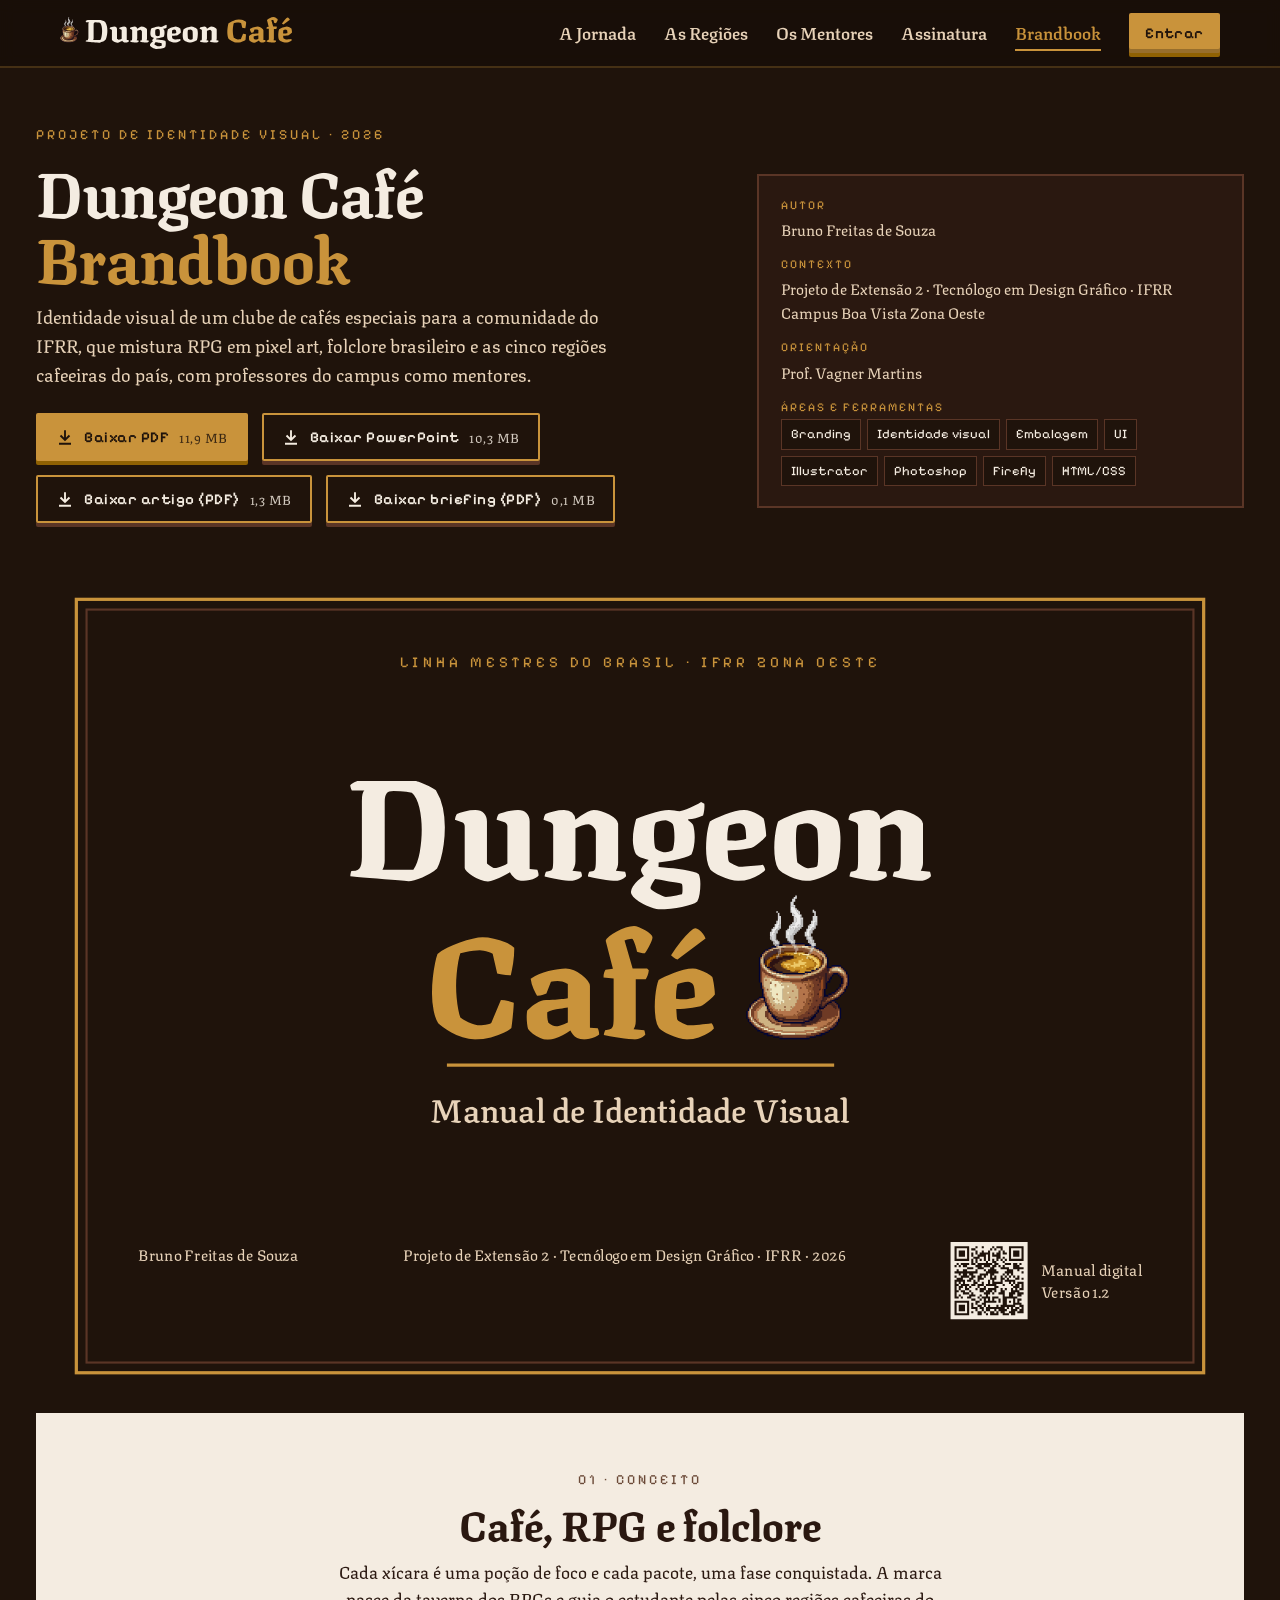
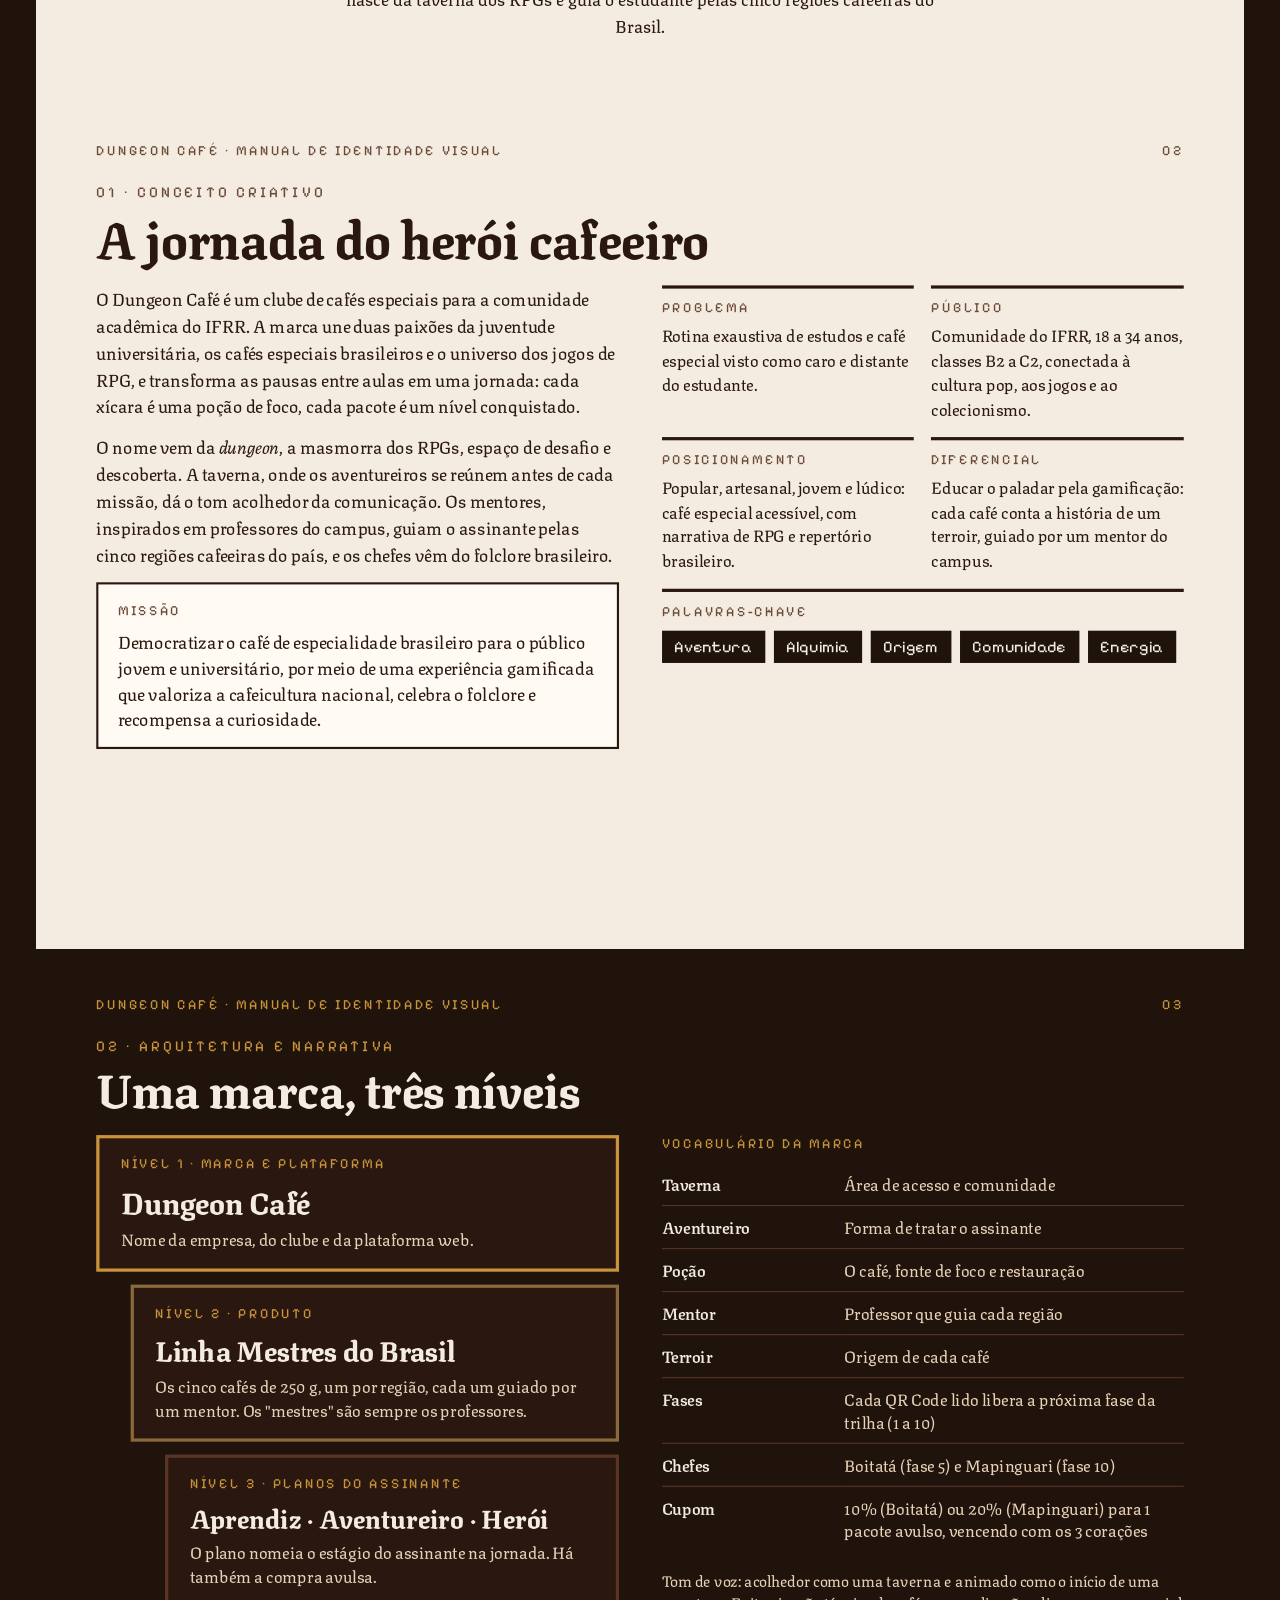
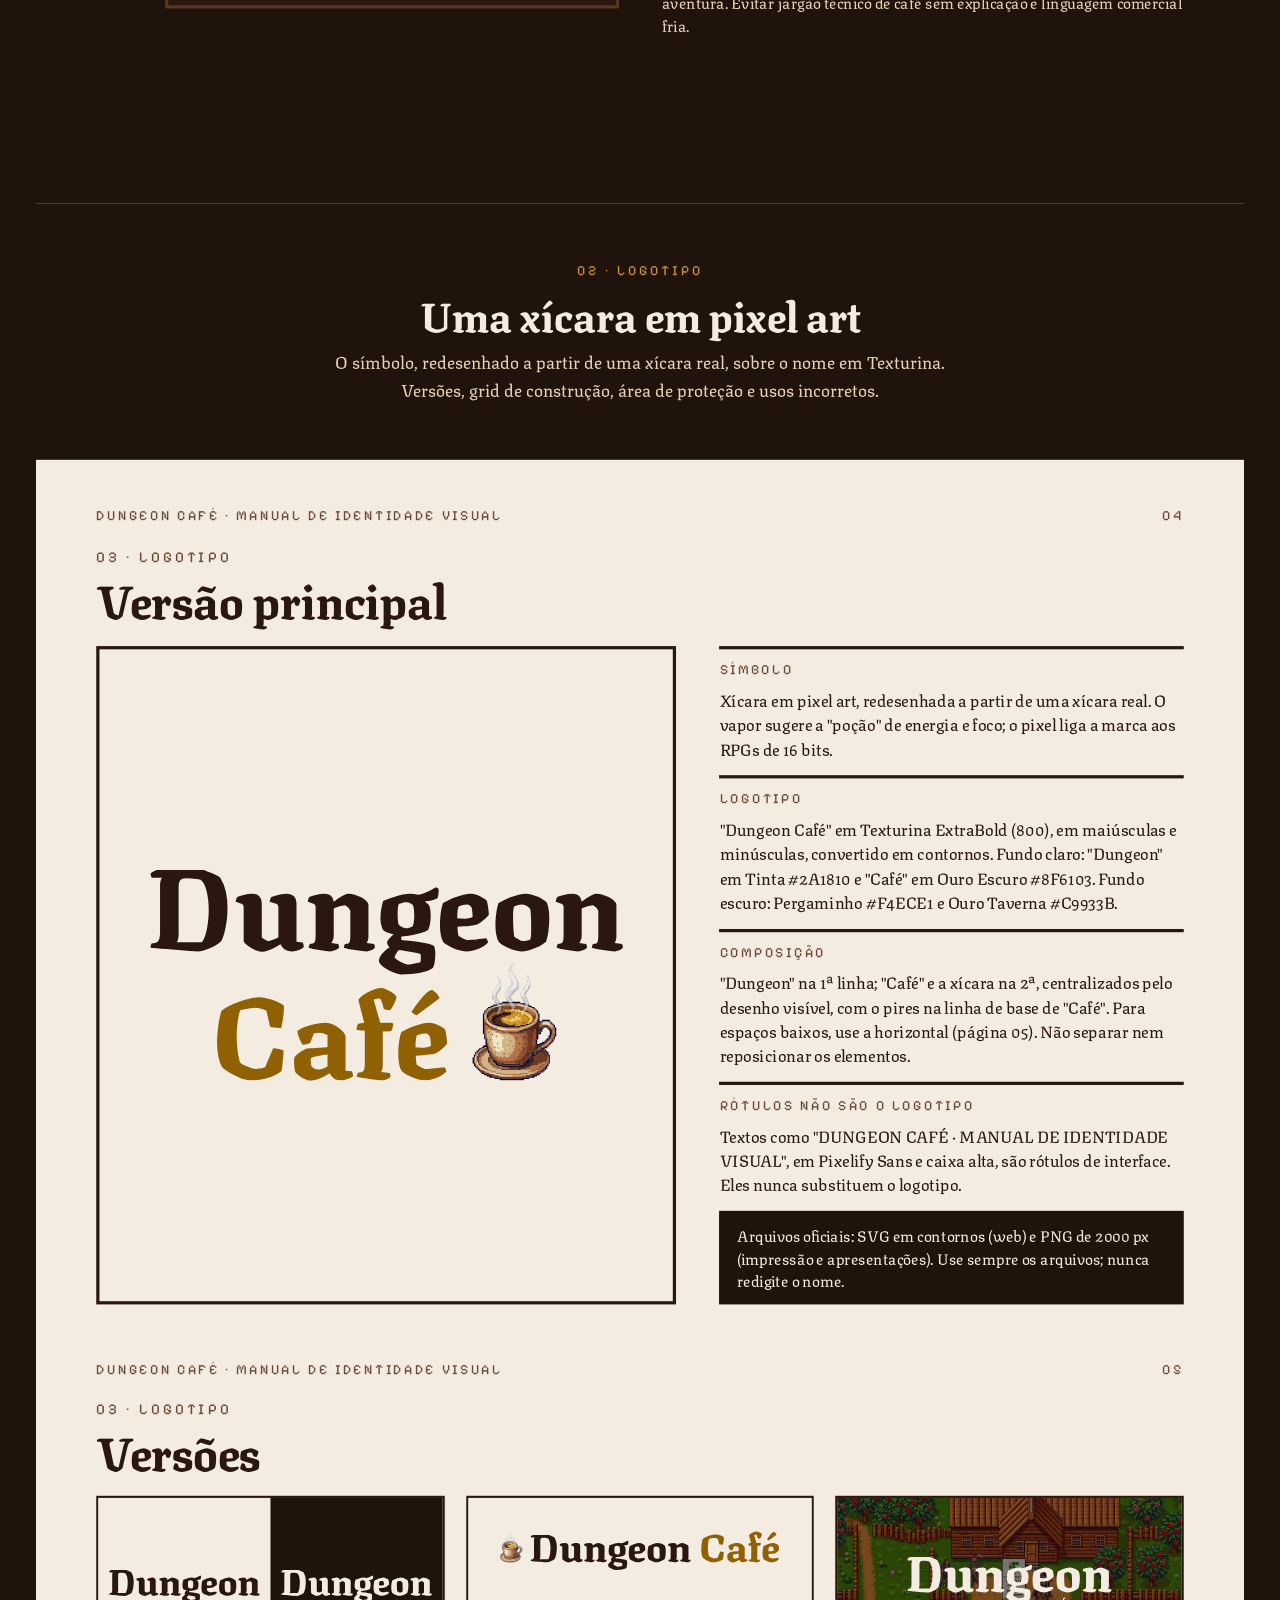
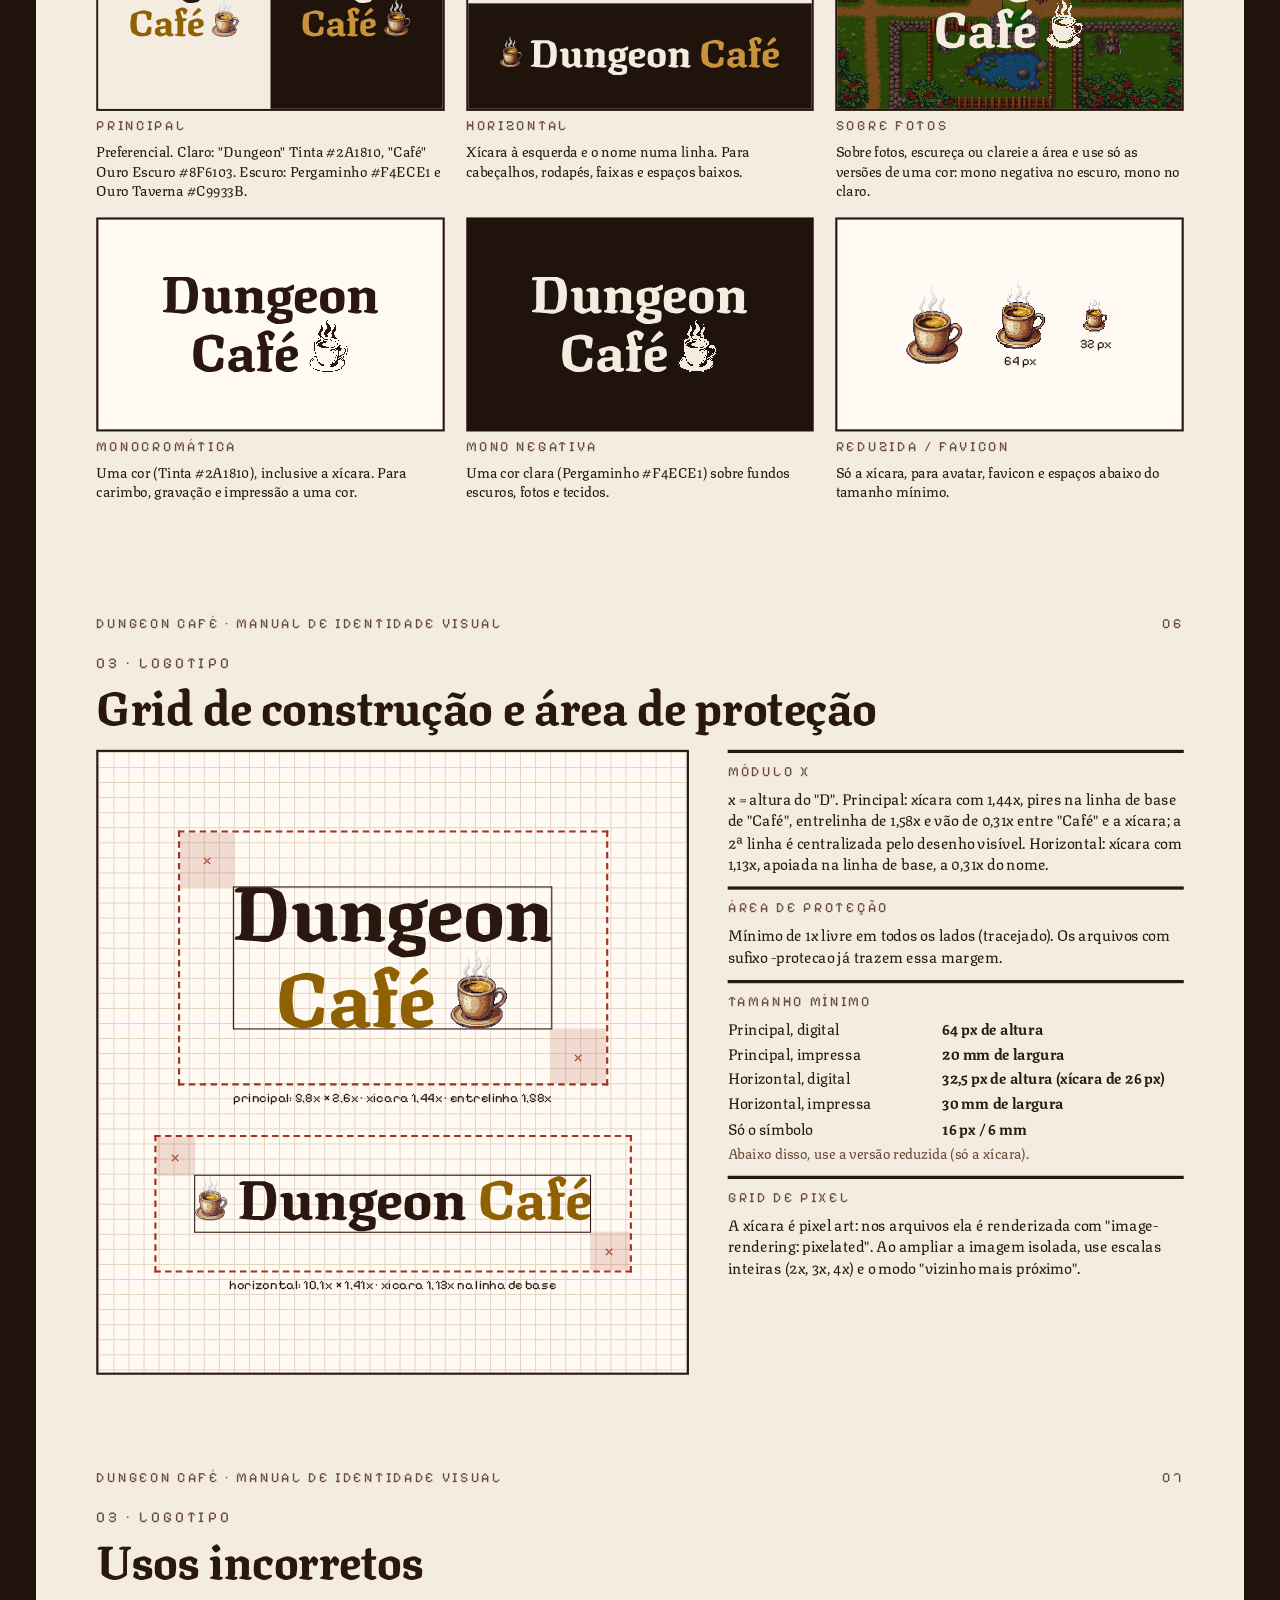
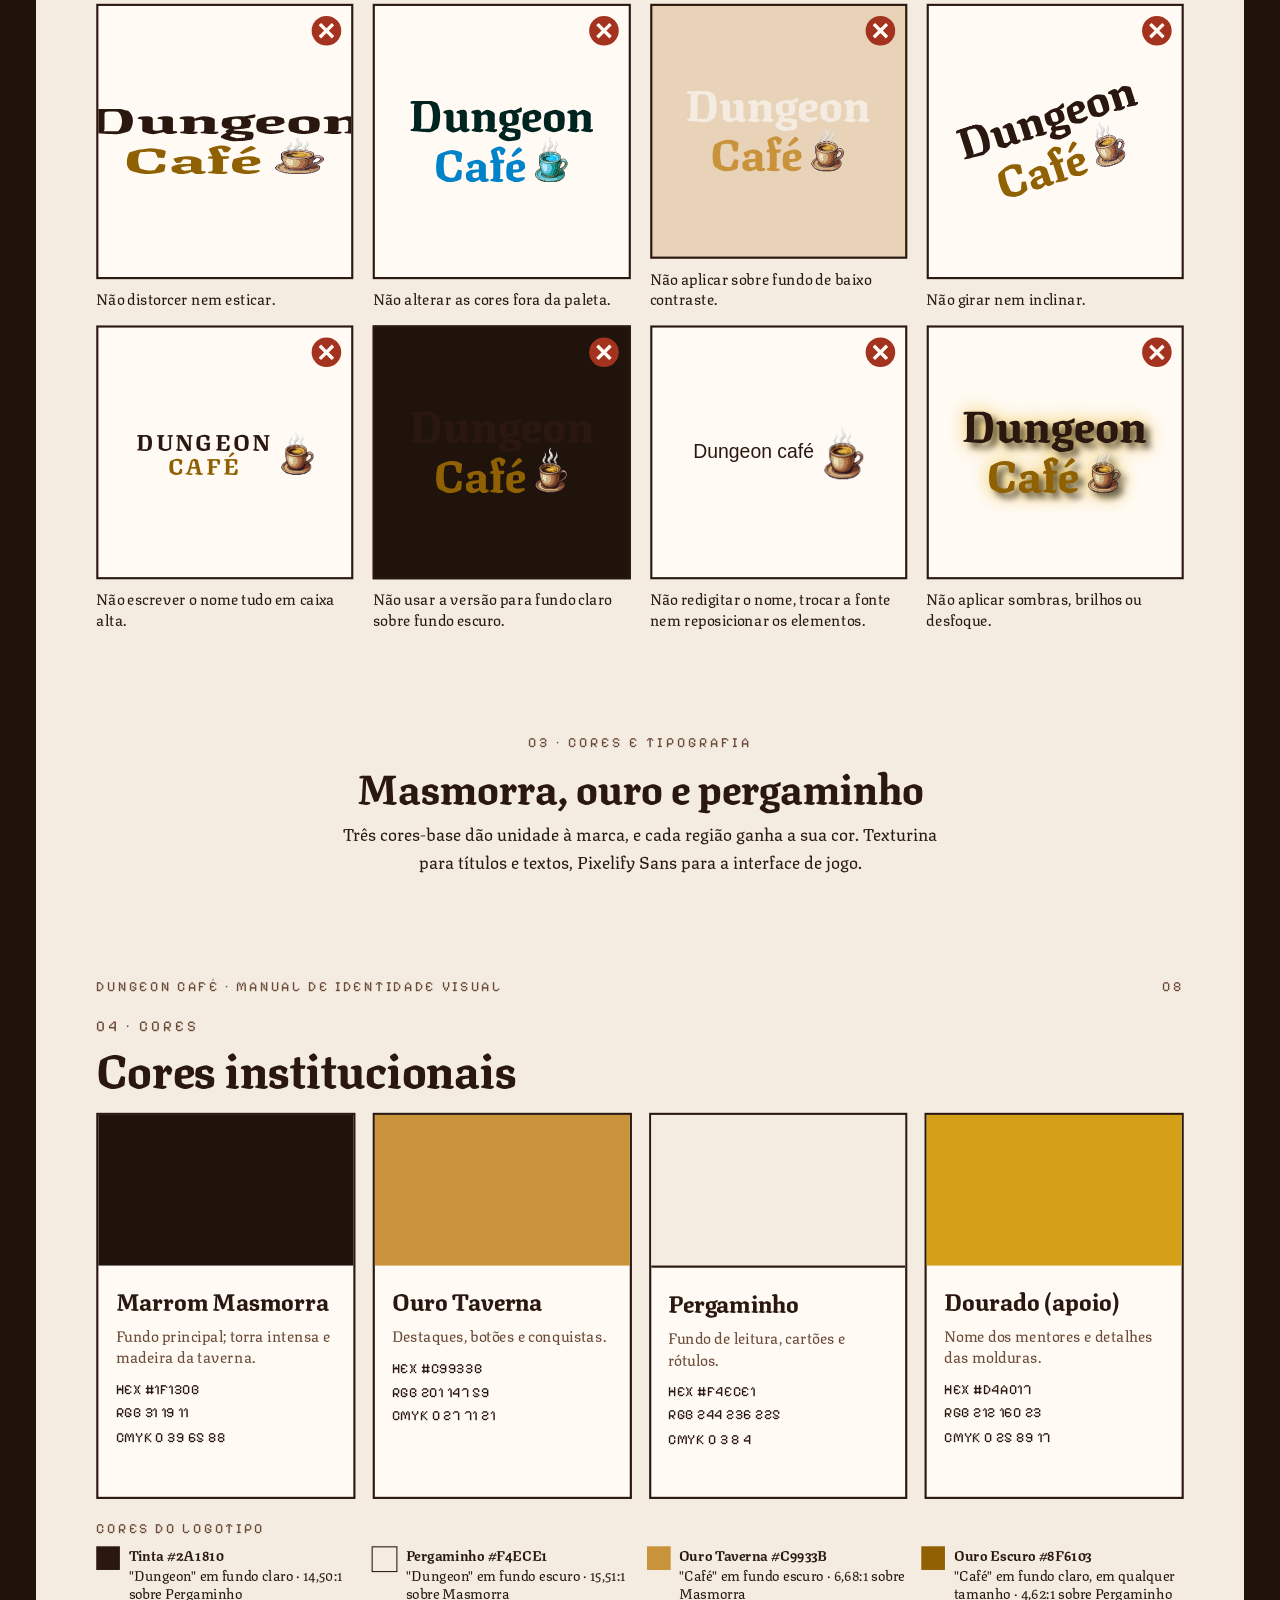
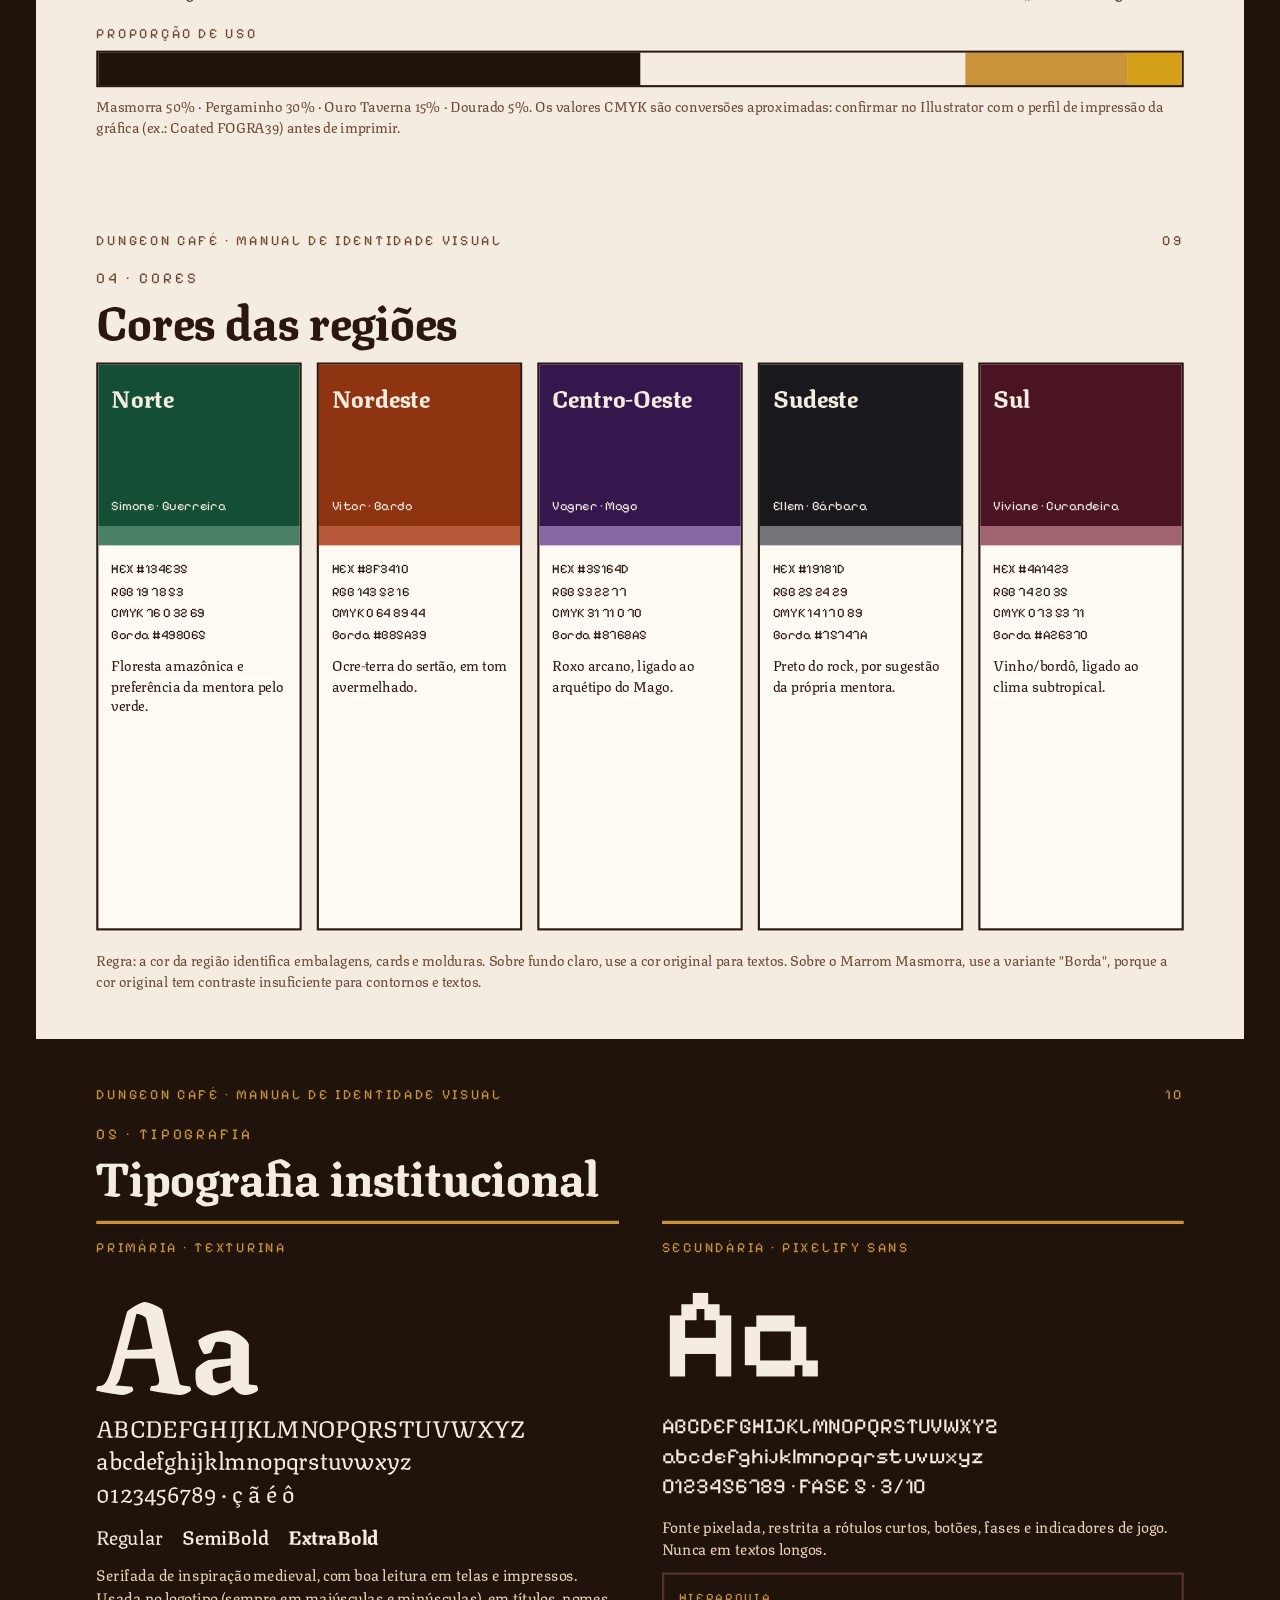
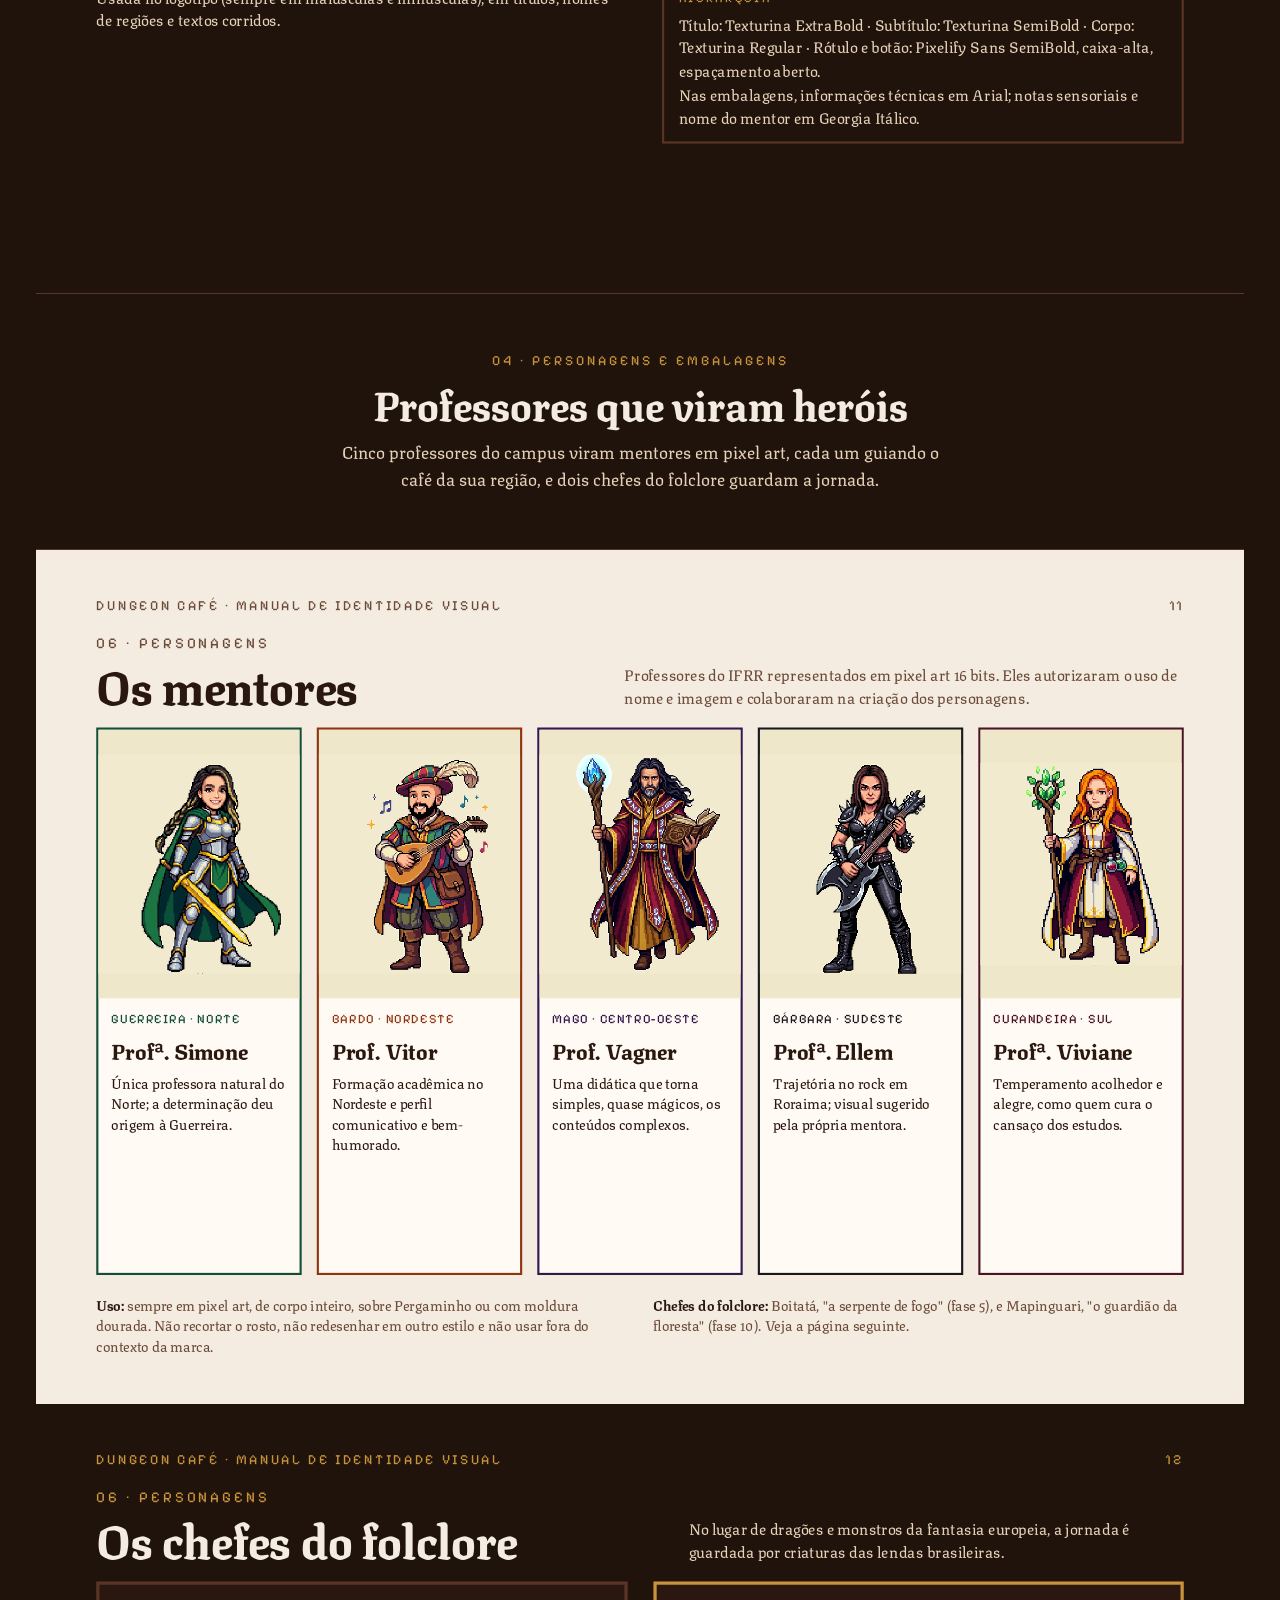
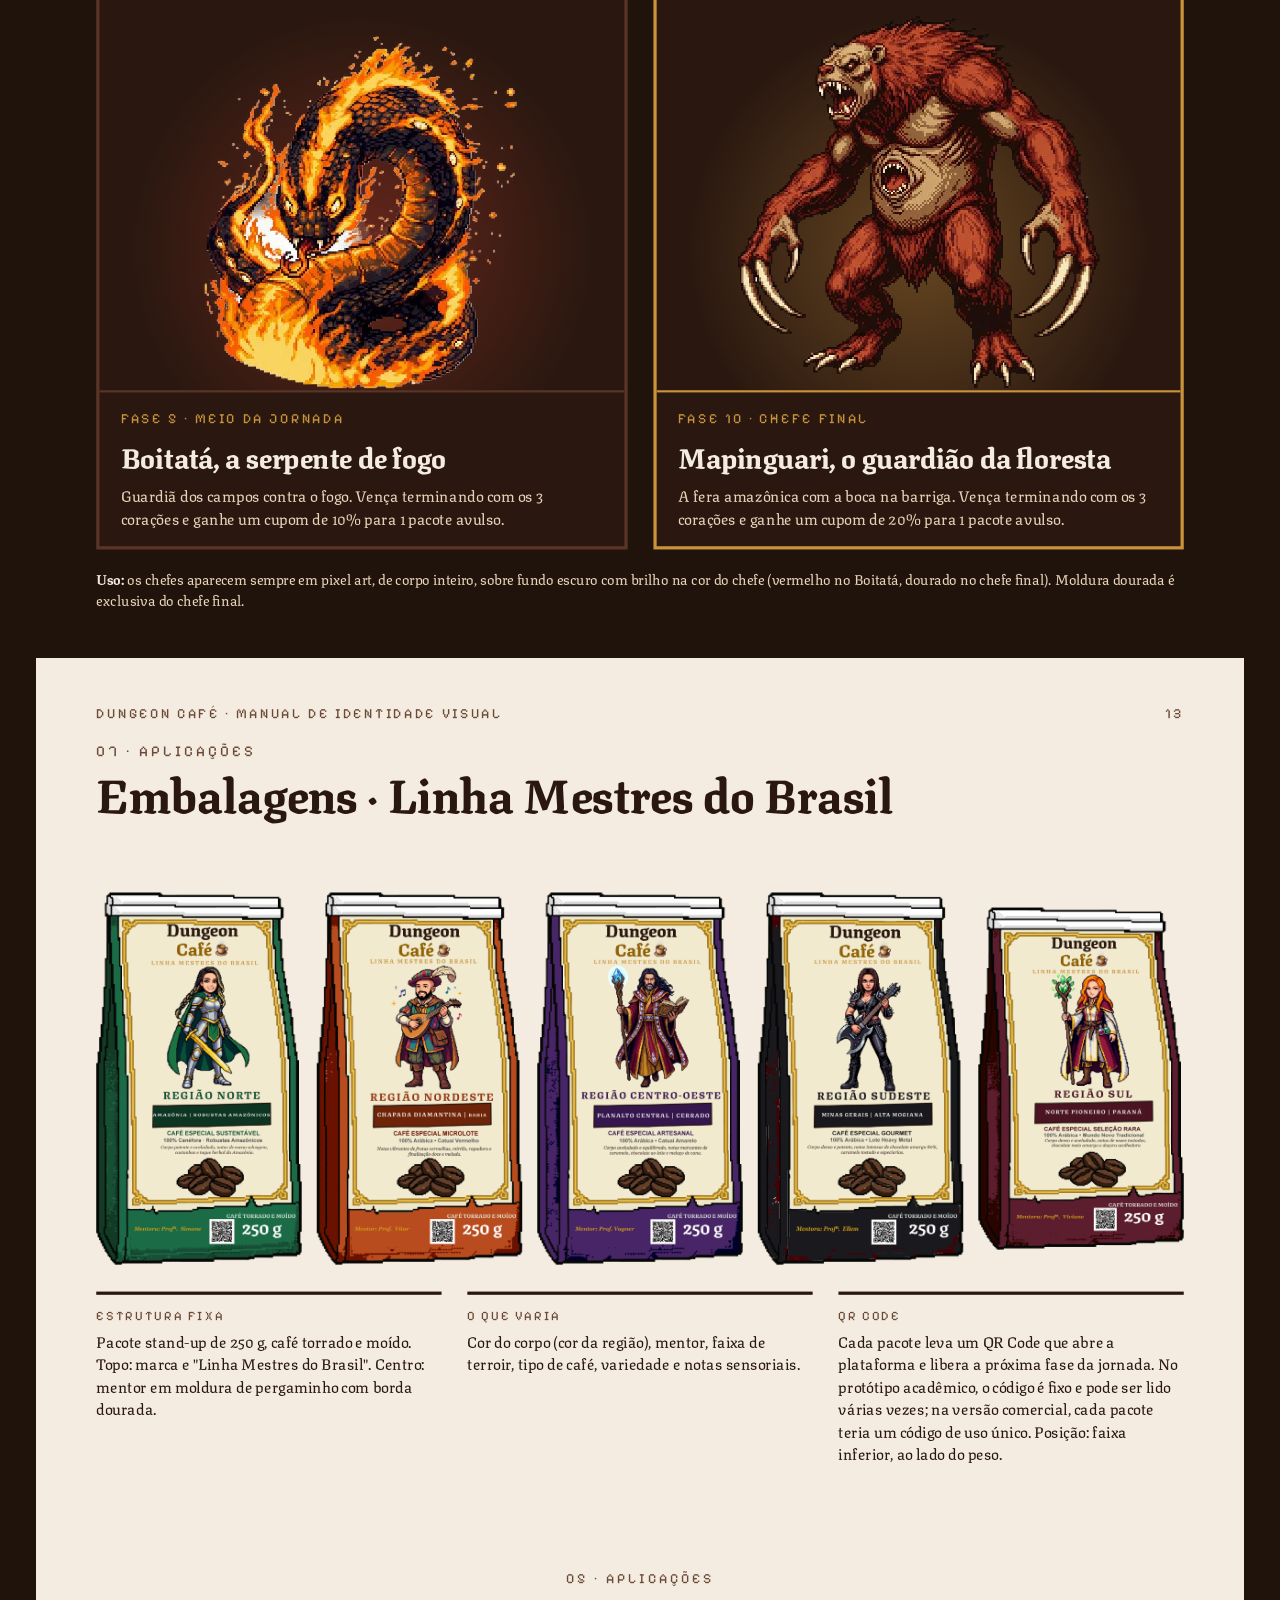
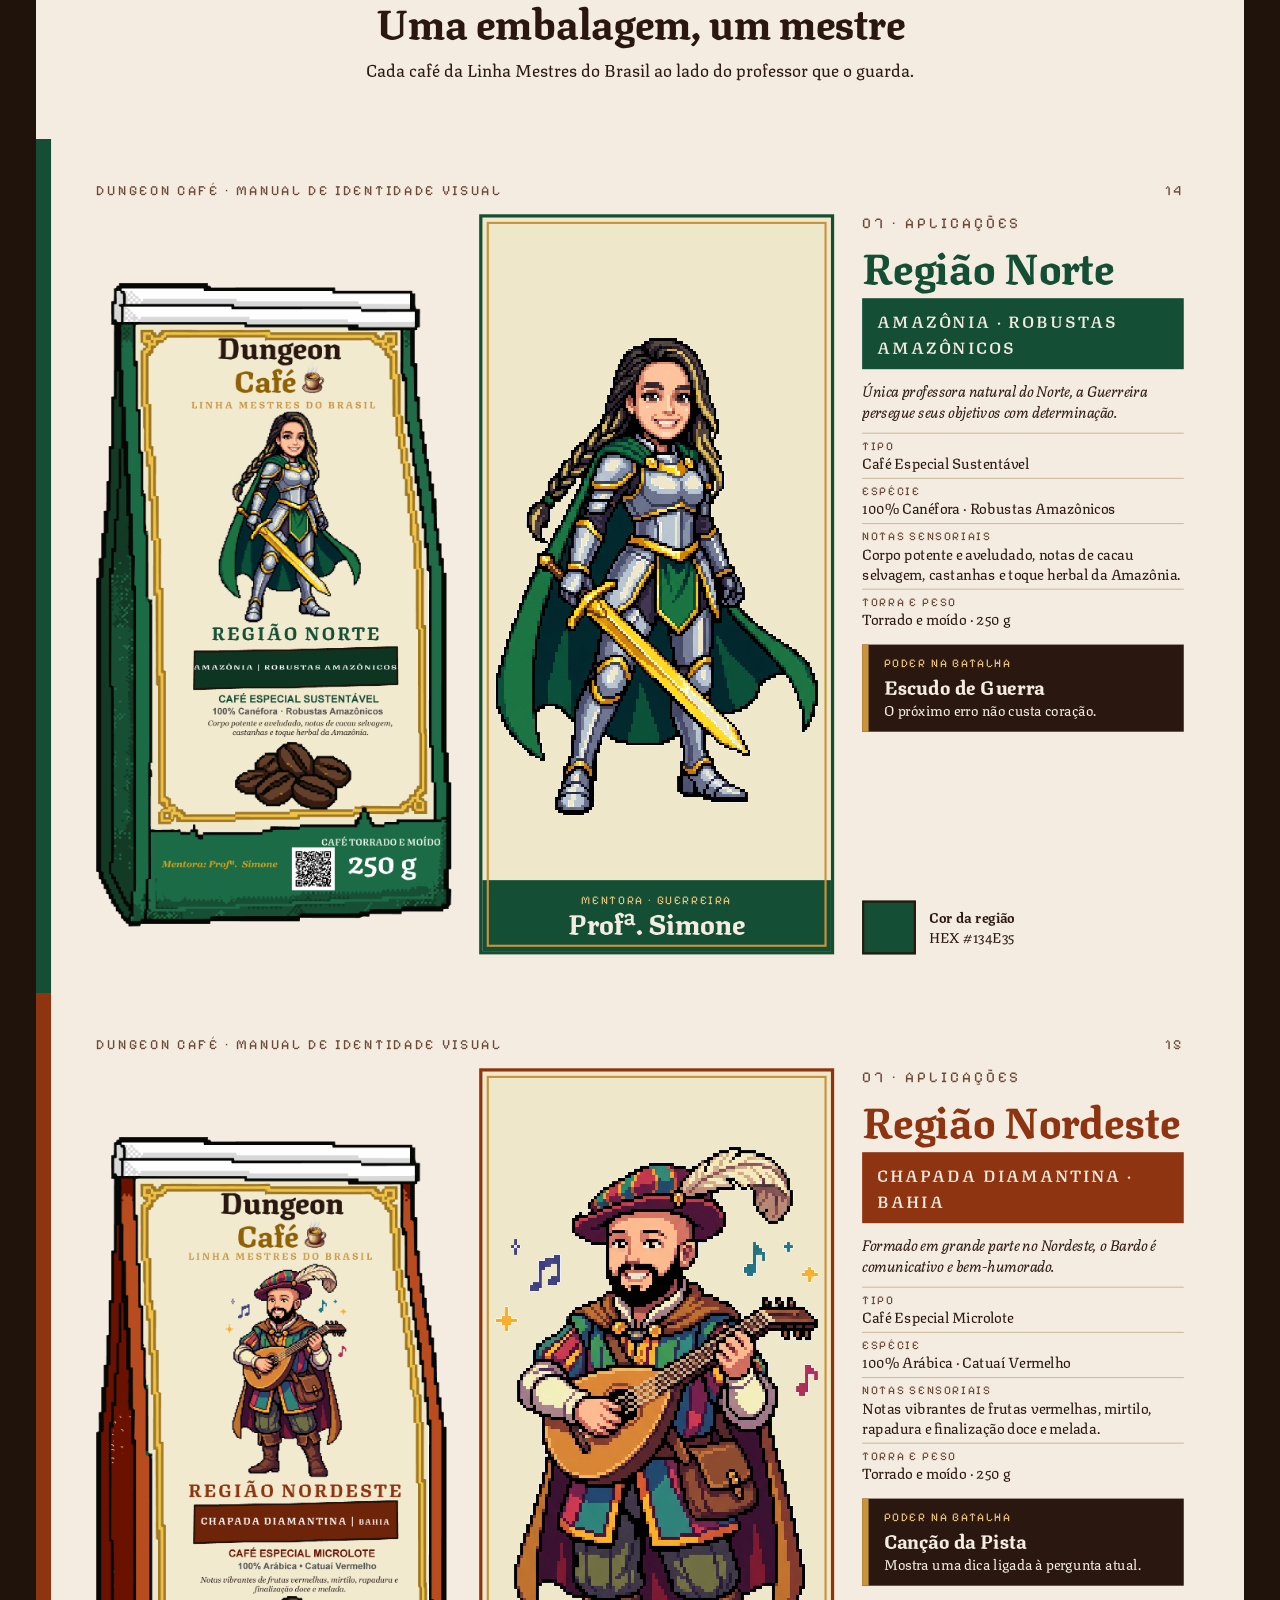
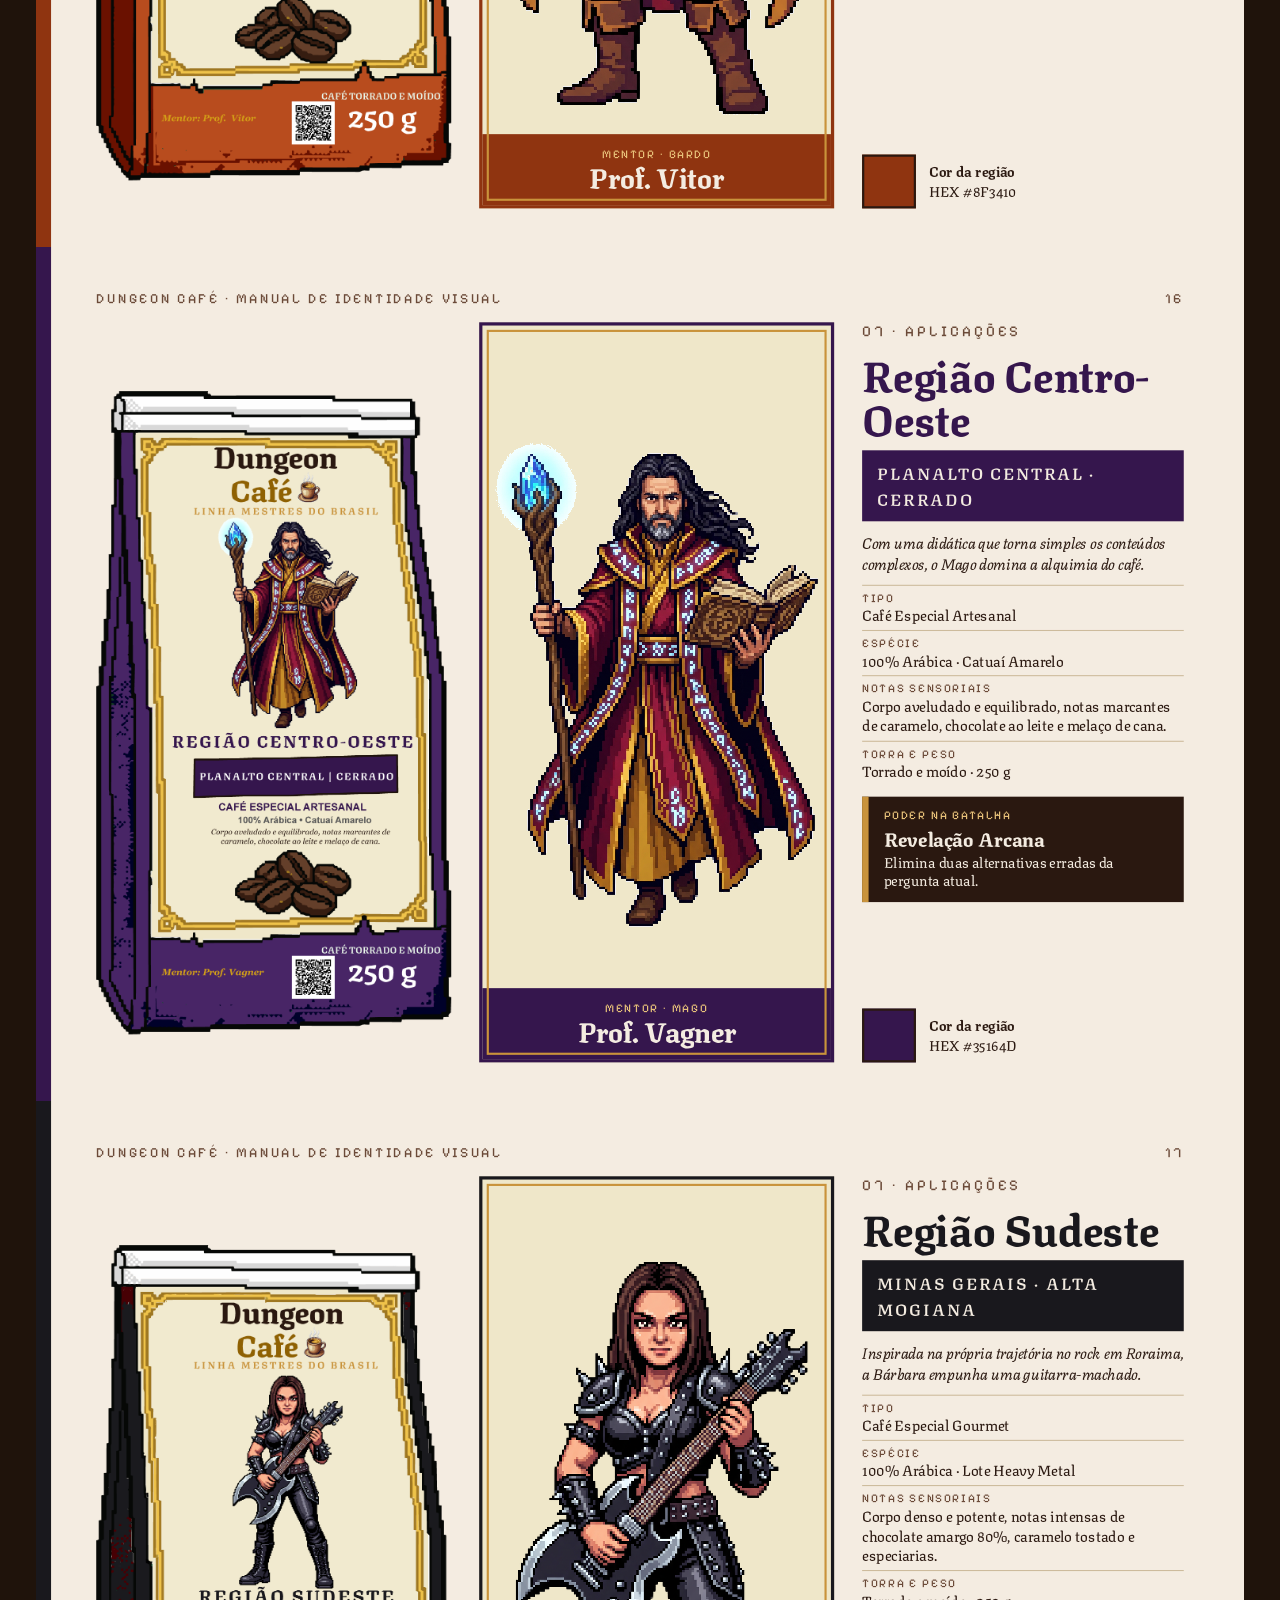
==== commit b96bc619: "Logotipos: xícara vetorial no lugar do PNG embutido - 6 logos coloridos (principal e horizontal, cla" ====
--- a/brandbook.html
+++ b/brandbook.html
@@ -205,7 +205,7 @@
       <div class="acoes">
         <a class="btn btn--ouro" href="assets/downloads/Dungeon_Cafe_Manual_de_Identidade_Visual.pdf" download>
           <svg viewBox="0 0 24 24" fill="none" stroke="currentColor" stroke-width="2.5" aria-hidden="true"><path d="M12 3v12M6 10l6 6 6-6M4 21h16"/></svg>
-          Baixar PDF <small>12,0 MB</small>
+          Baixar PDF <small>11,9 MB</small>
         </a>
         <a class="btn btn--linha" href="assets/downloads/Dungeon_Cafe_Manual_de_Identidade_Visual.pptx" download>
           <svg viewBox="0 0 24 24" fill="none" stroke="currentColor" stroke-width="2.5" aria-hidden="true"><path d="M12 3v12M6 10l6 6 6-6M4 21h16"/></svg>
@@ -1333,7 +1333,7 @@
       <div class="acoes">
         <a class="btn btn--ouro" href="assets/downloads/Dungeon_Cafe_Manual_de_Identidade_Visual.pdf" download>
           <svg viewBox="0 0 24 24" fill="none" stroke="currentColor" stroke-width="2.5" aria-hidden="true"><path d="M12 3v12M6 10l6 6 6-6M4 21h16"/></svg>
-          Baixar PDF <small>12,0 MB</small>
+          Baixar PDF <small>11,9 MB</small>
         </a>
         <a class="btn btn--linha" href="assets/downloads/Dungeon_Cafe_Manual_de_Identidade_Visual.pptx" download>
           <svg viewBox="0 0 24 24" fill="none" stroke="currentColor" stroke-width="2.5" aria-hidden="true"><path d="M12 3v12M6 10l6 6 6-6M4 21h16"/></svg>
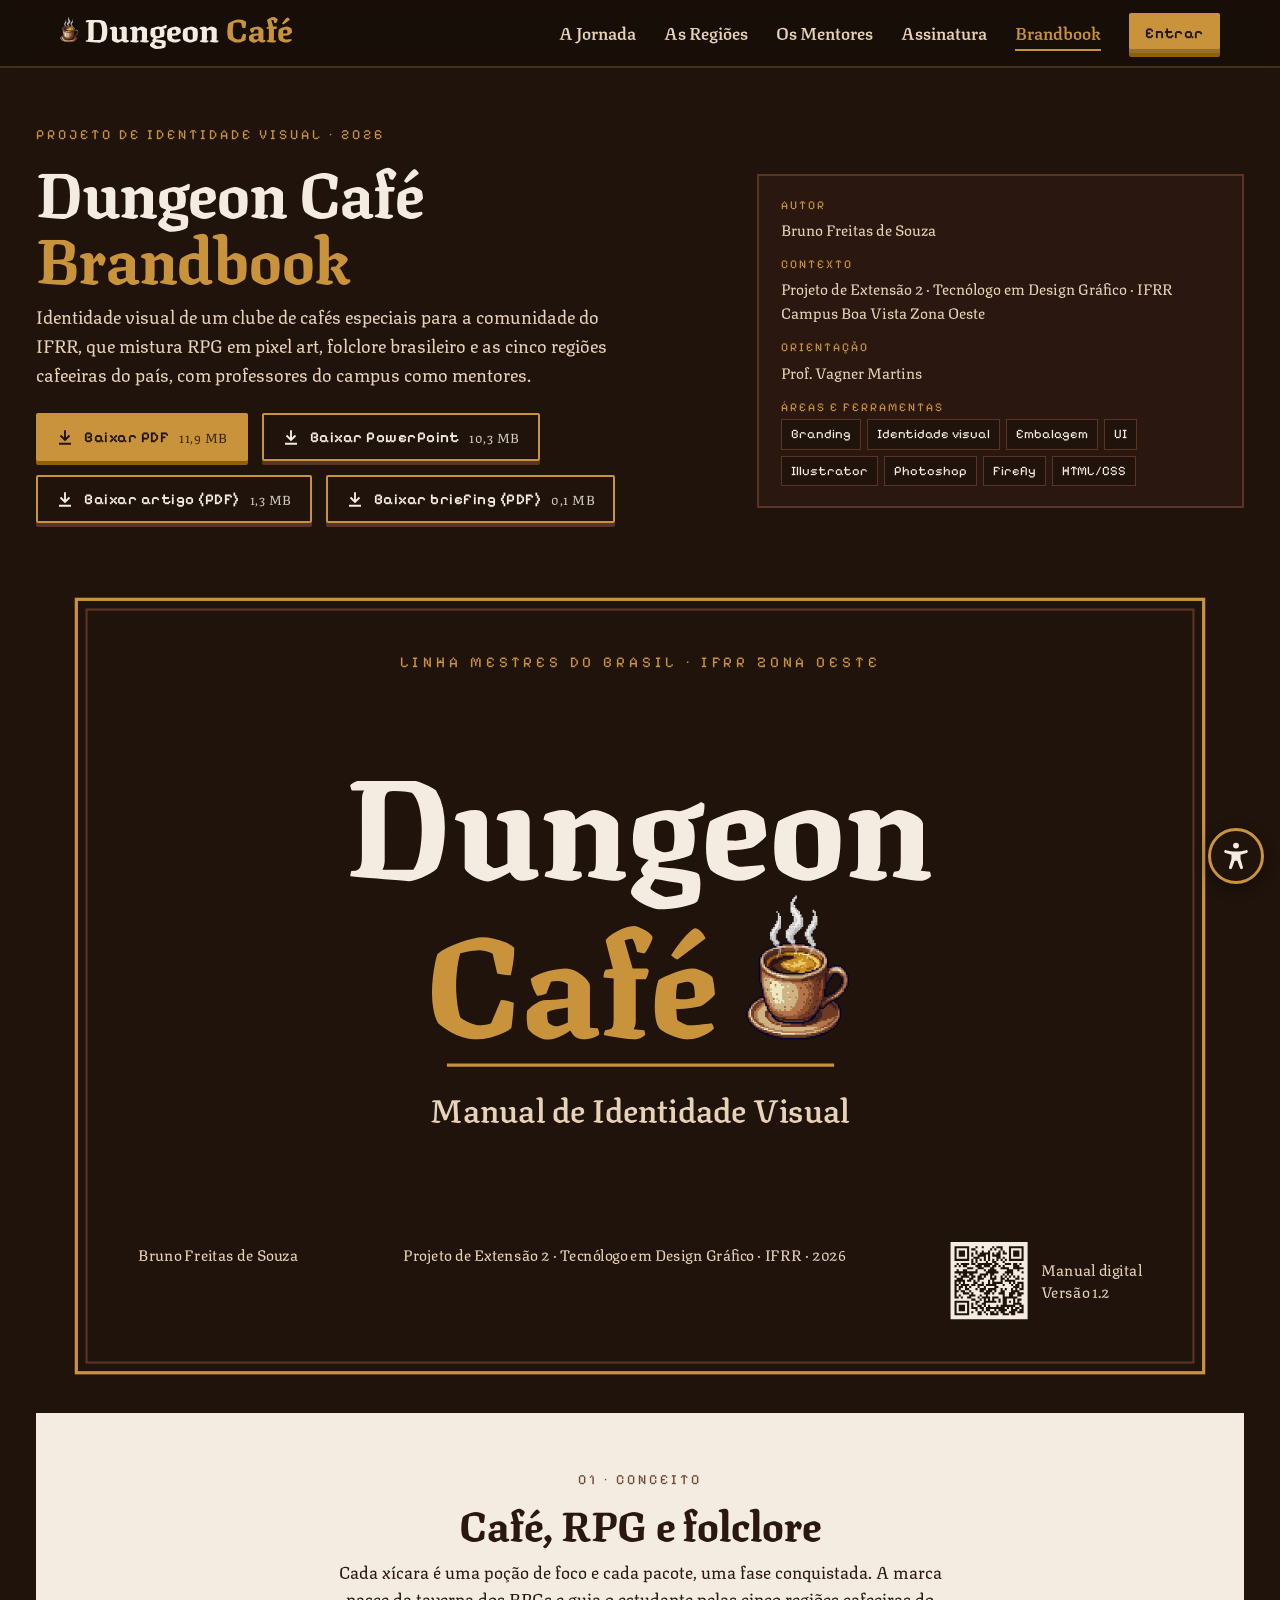
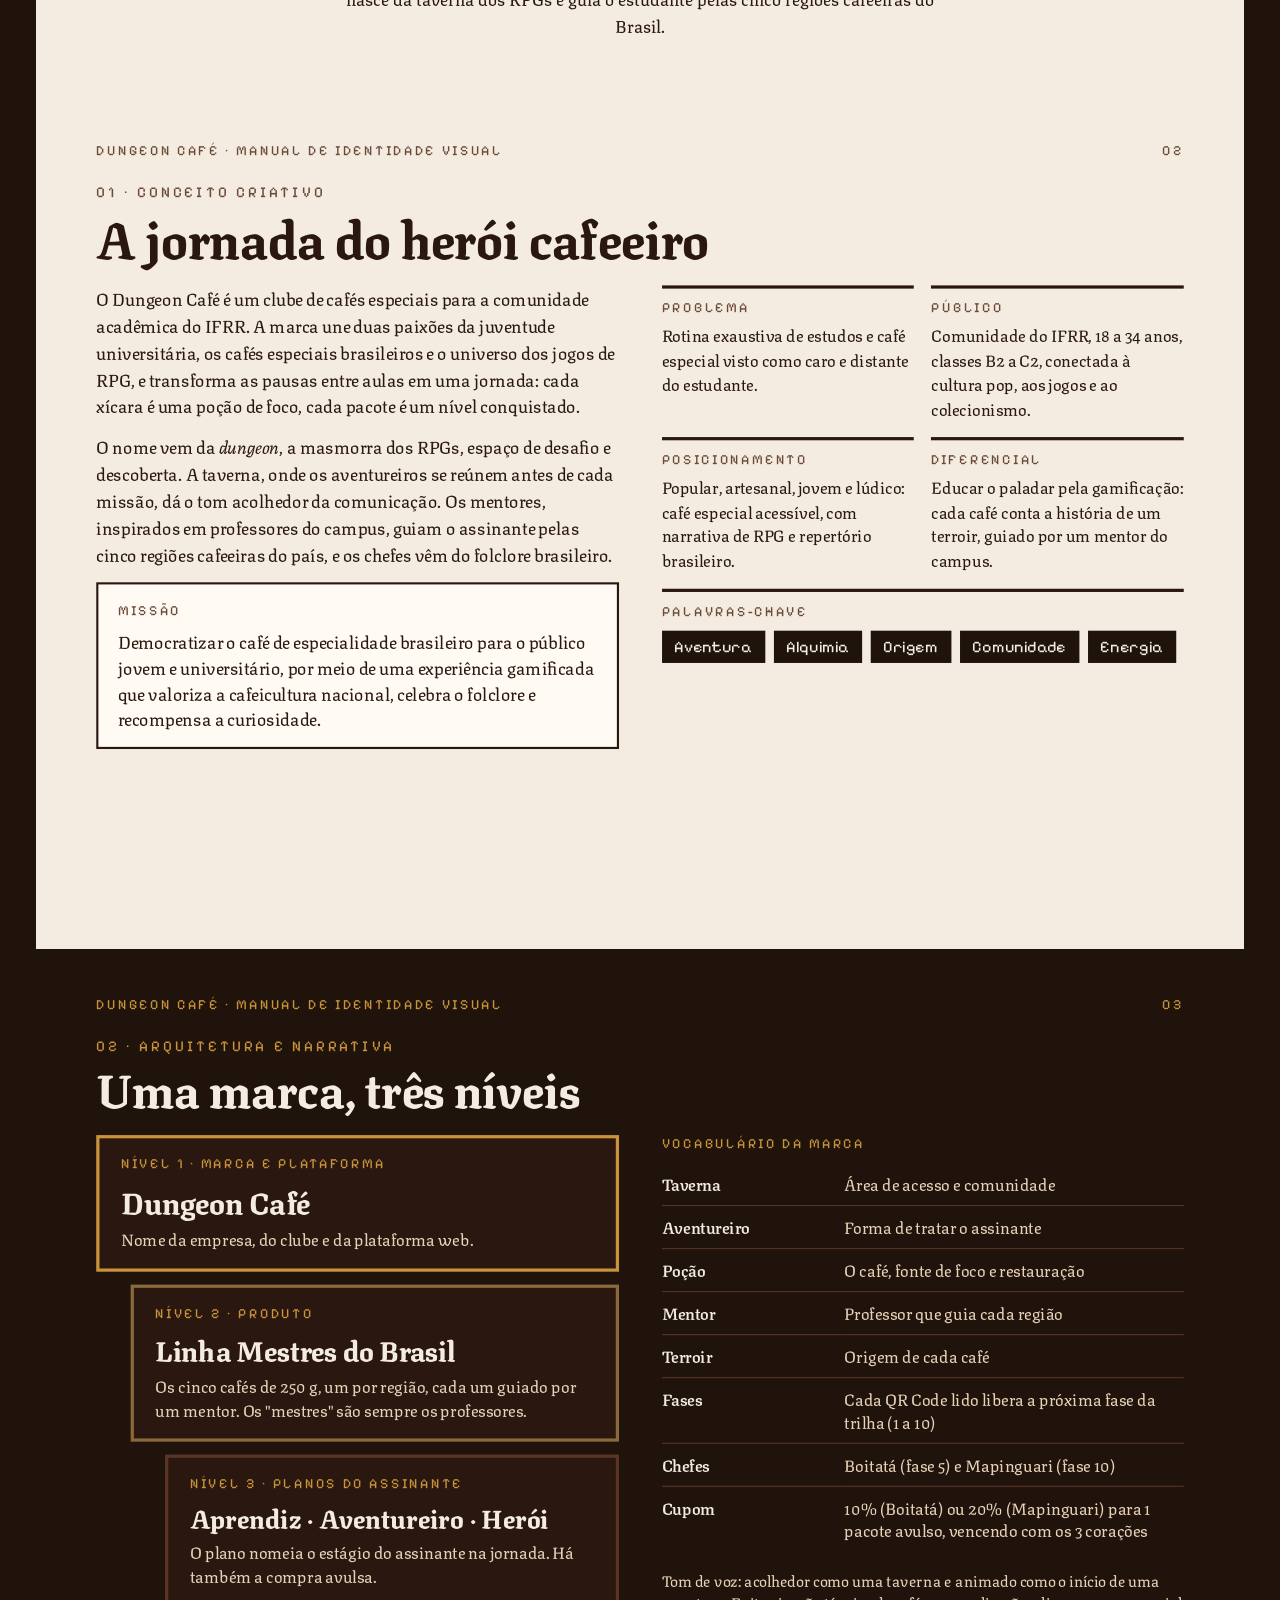
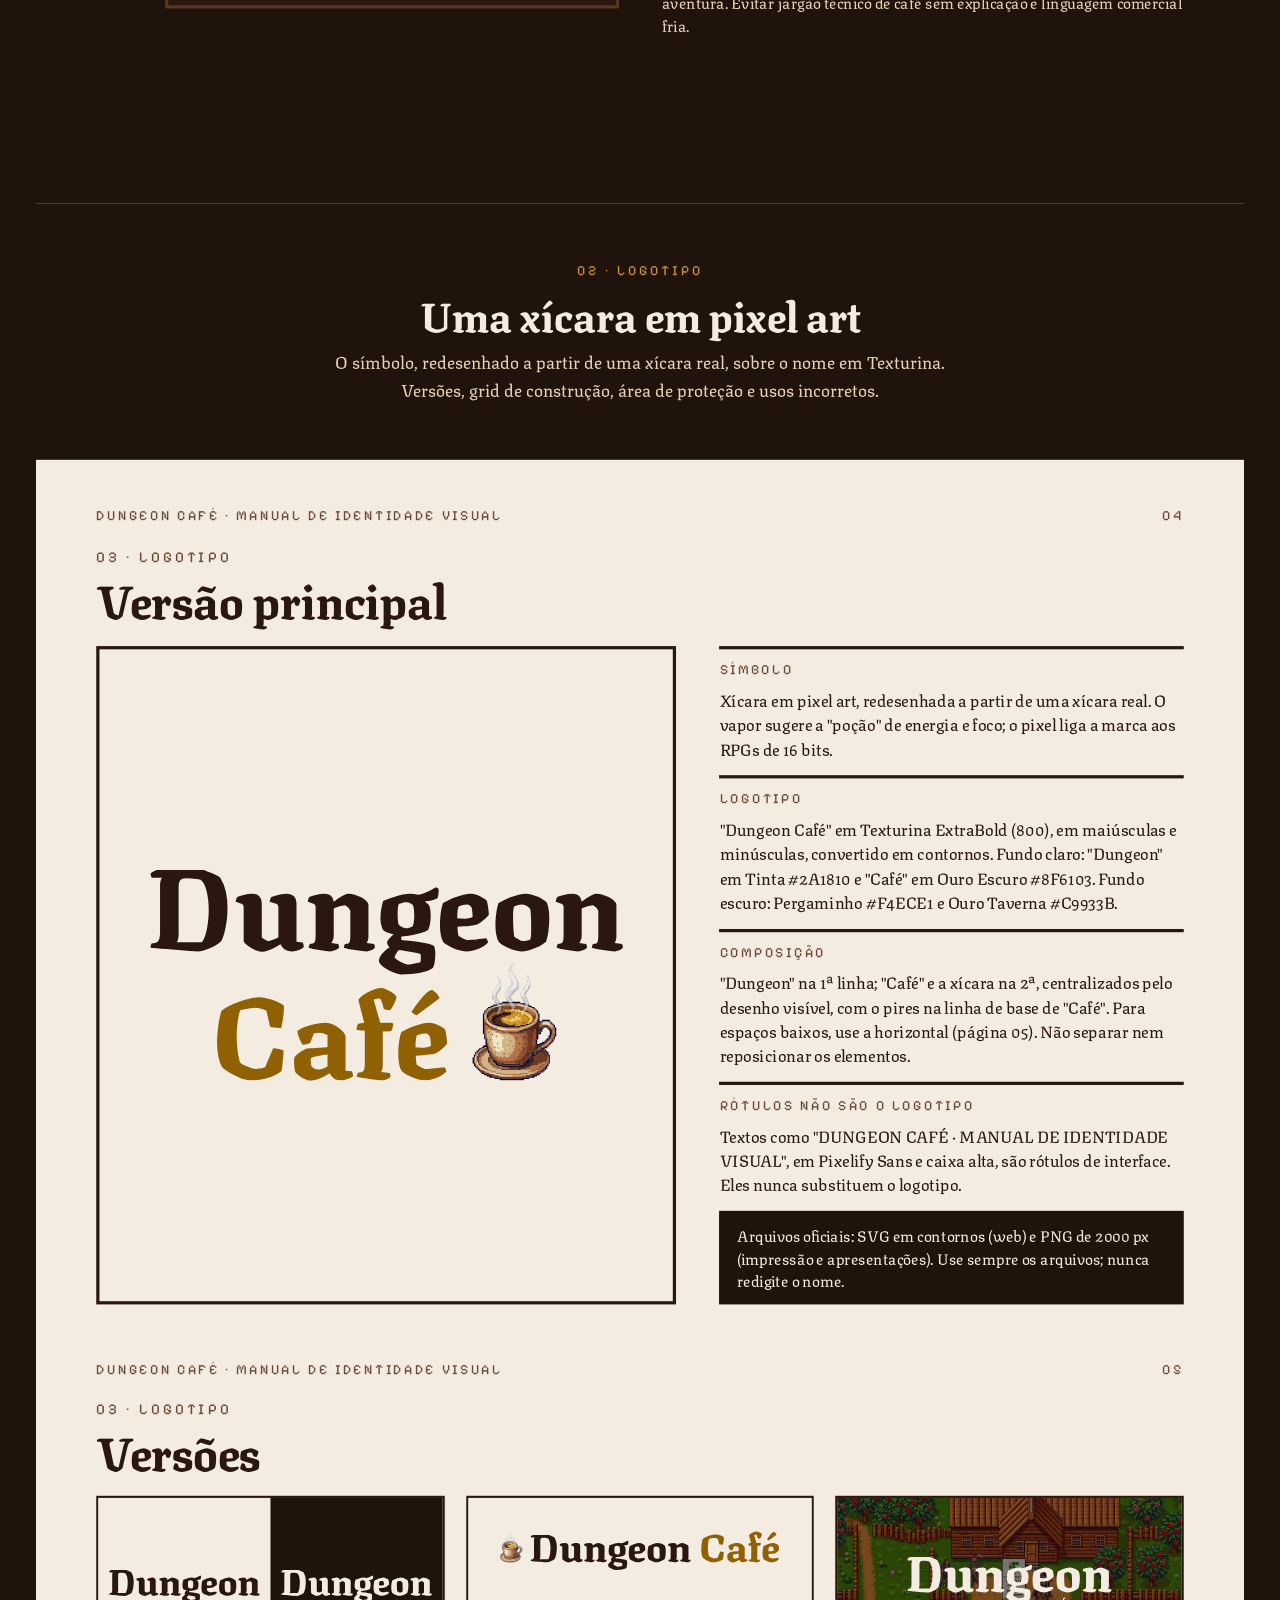
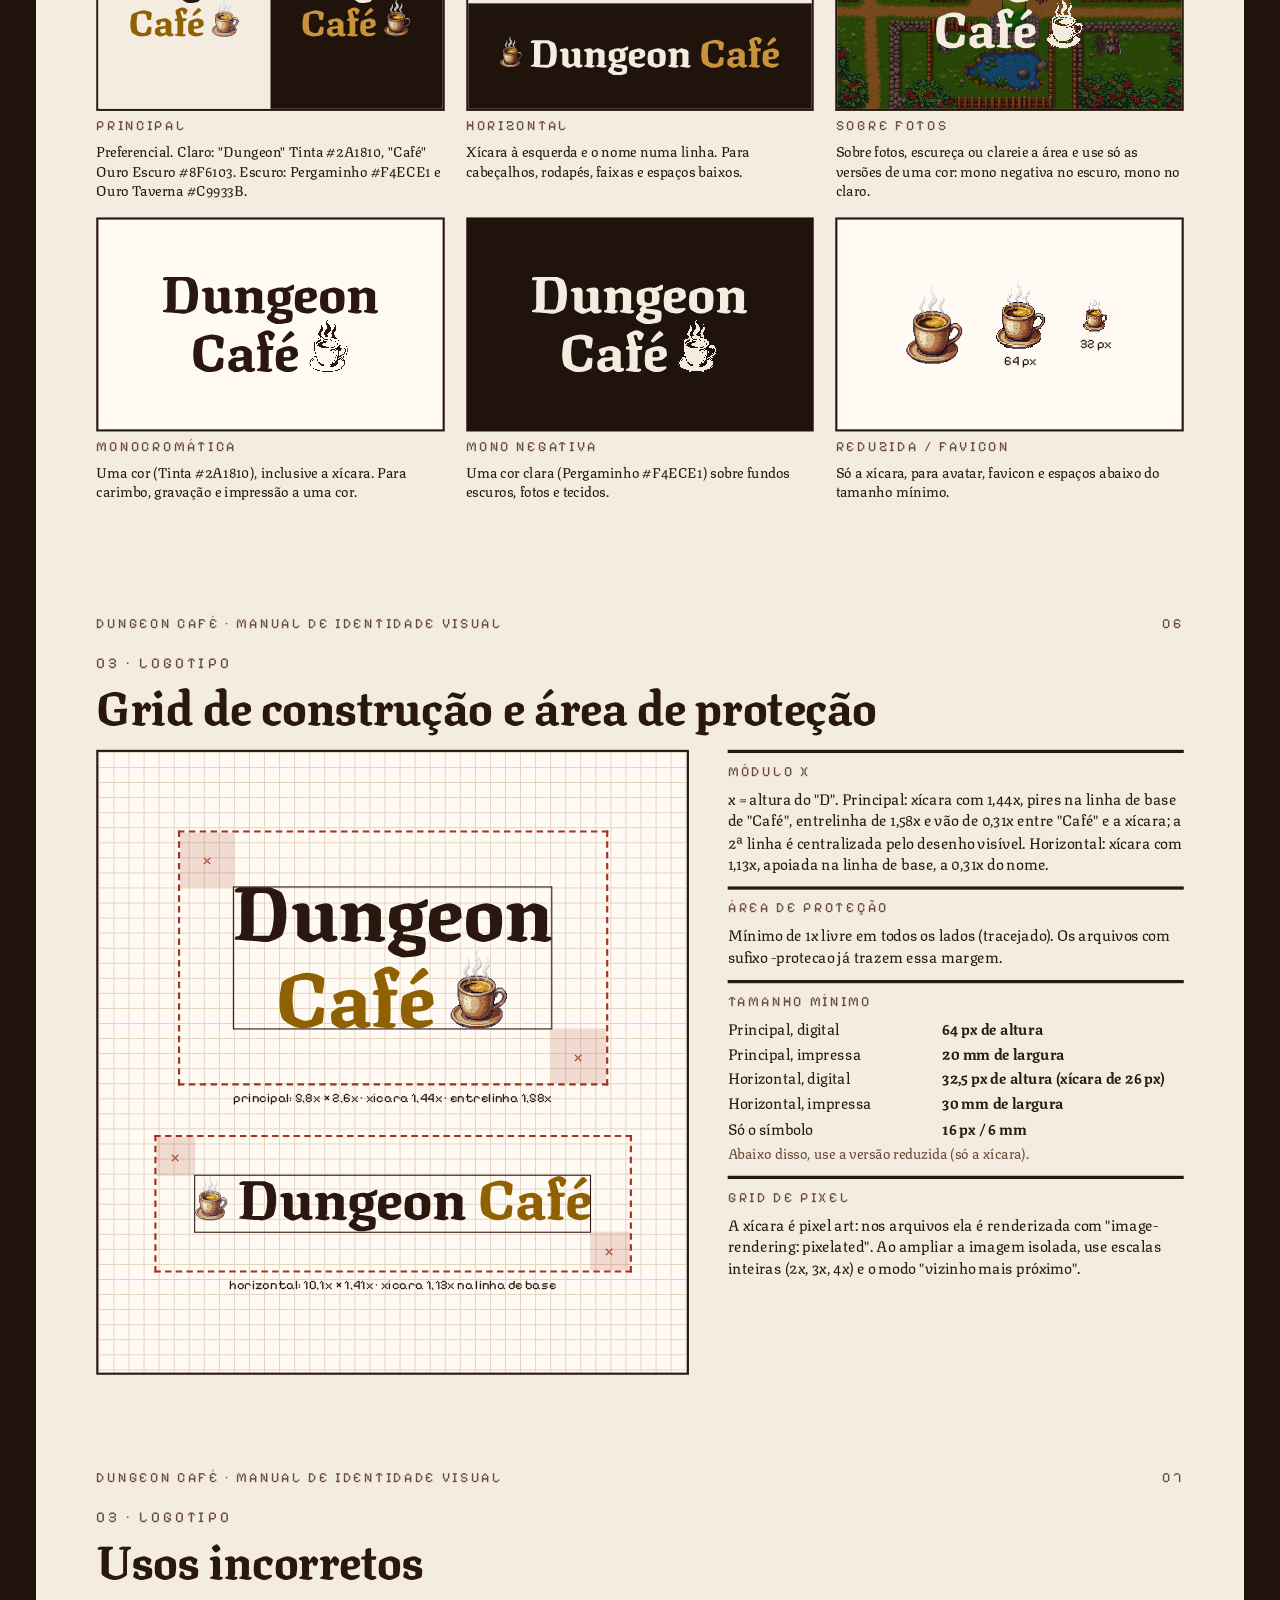
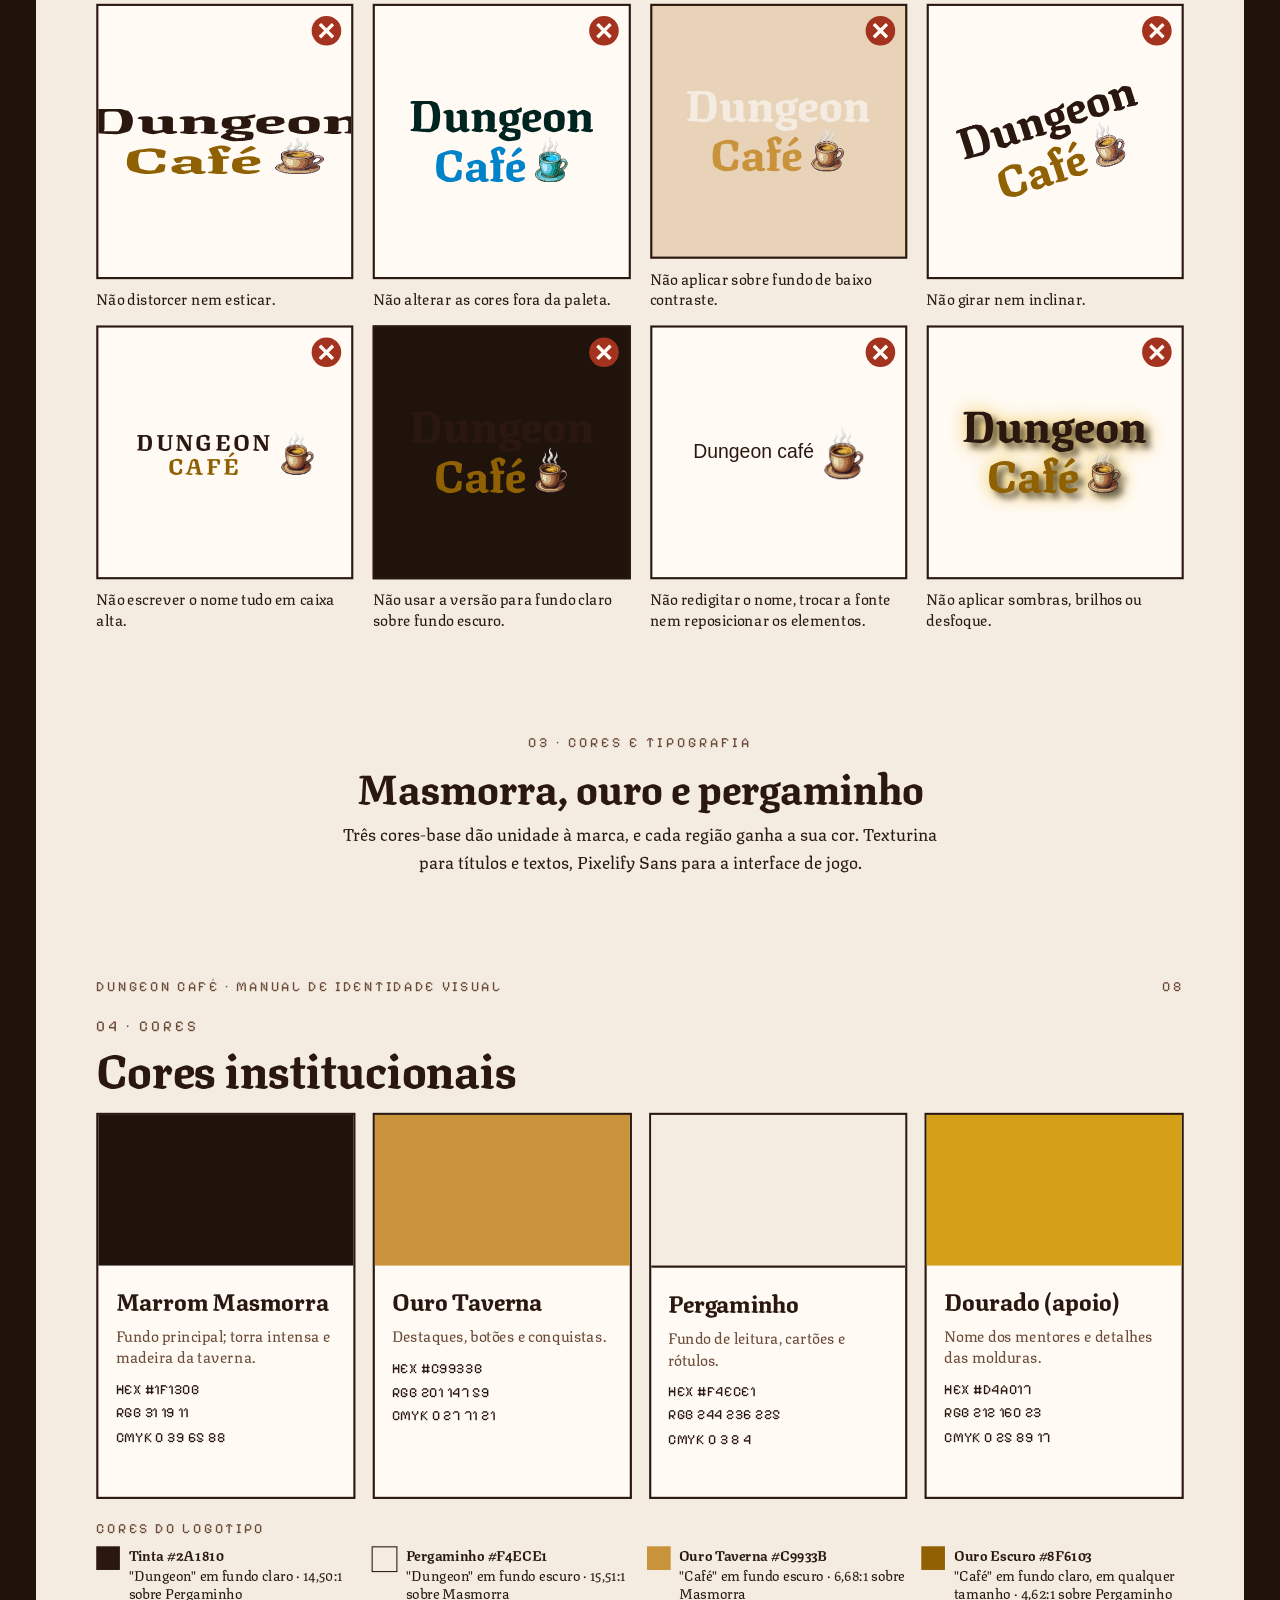
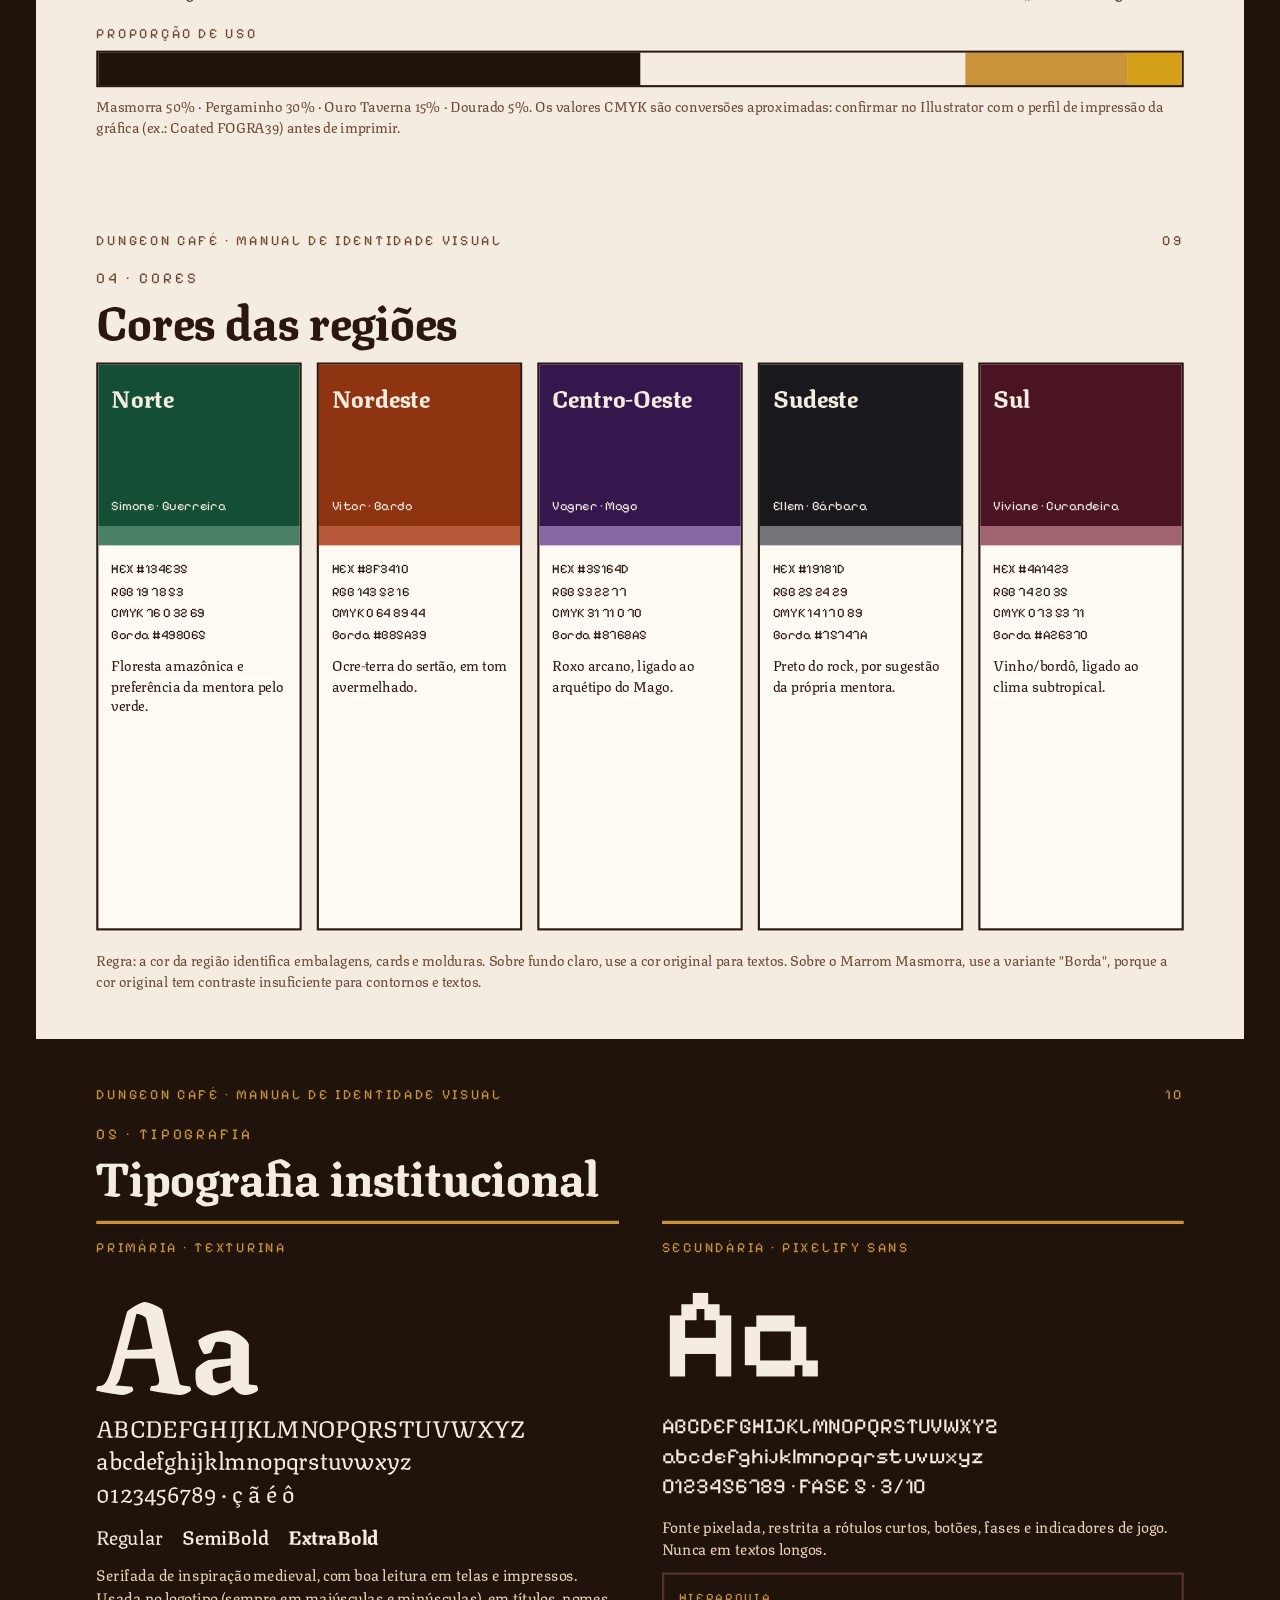
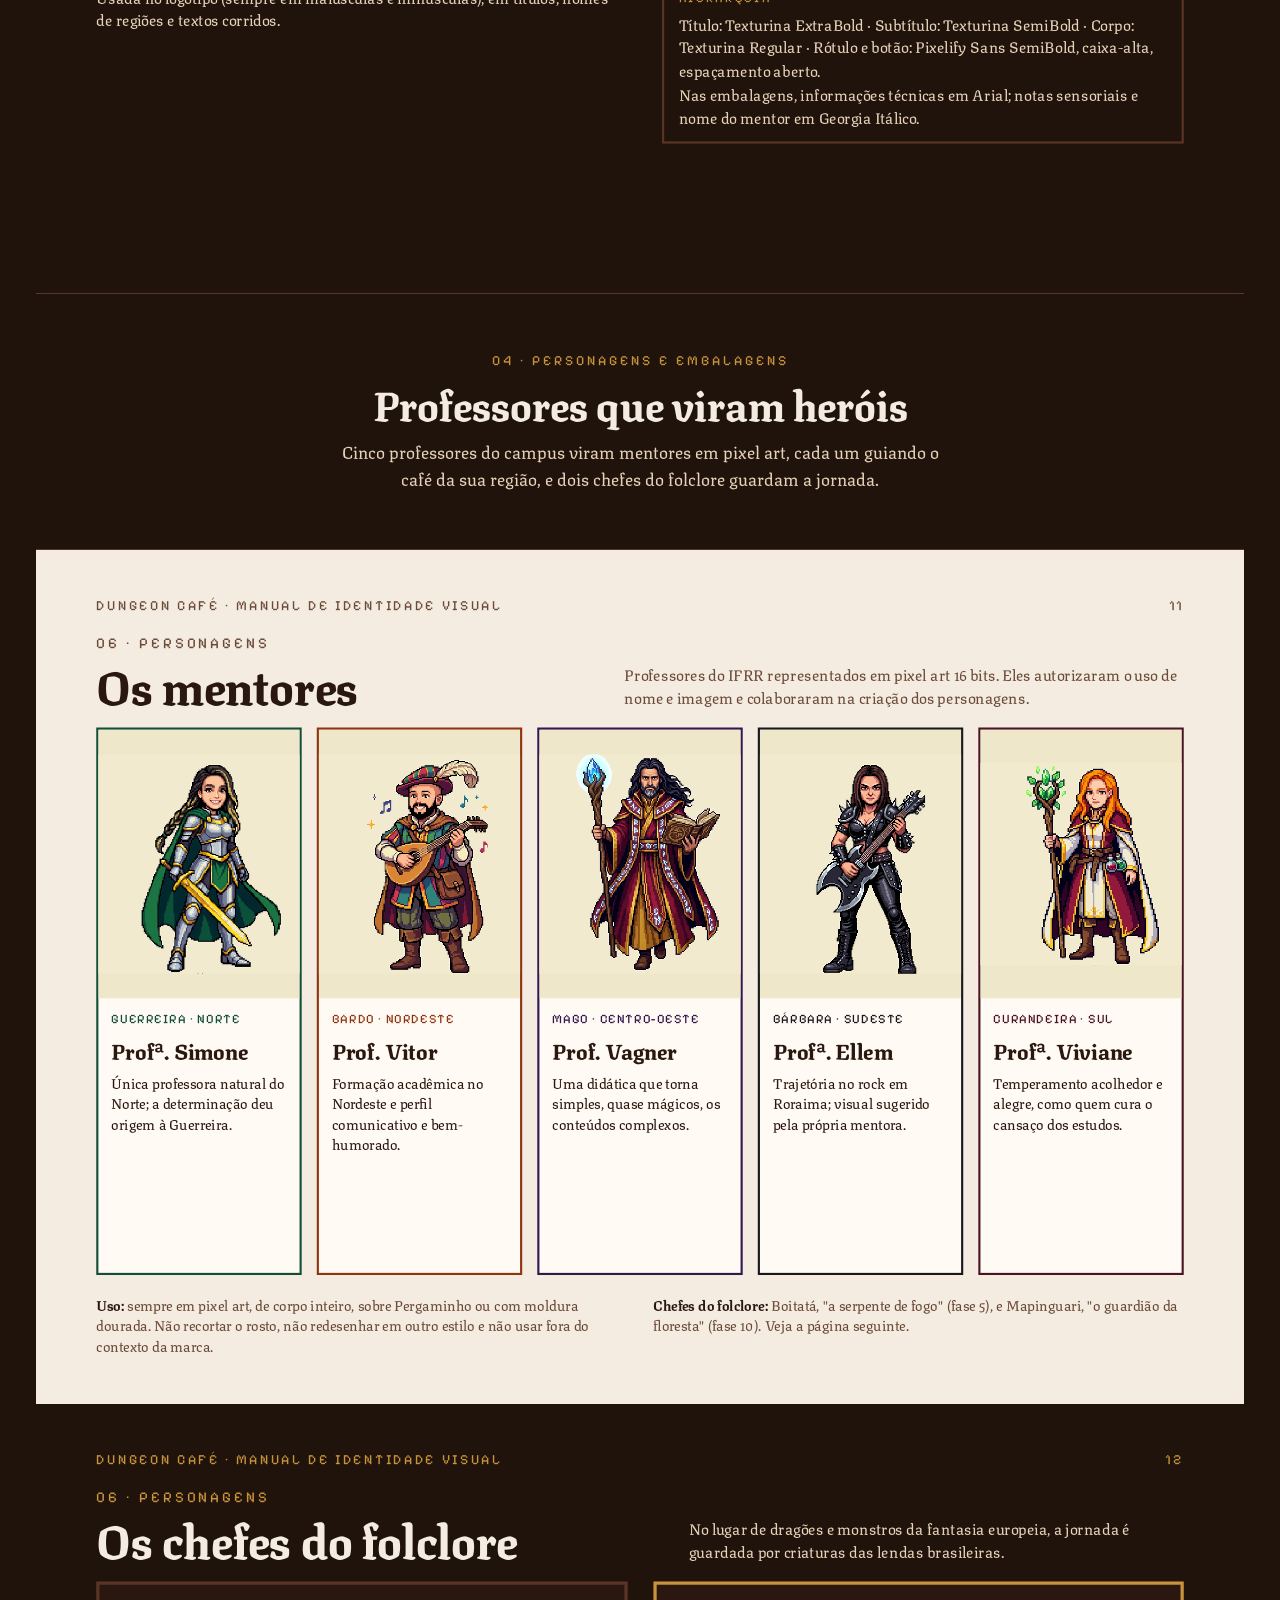
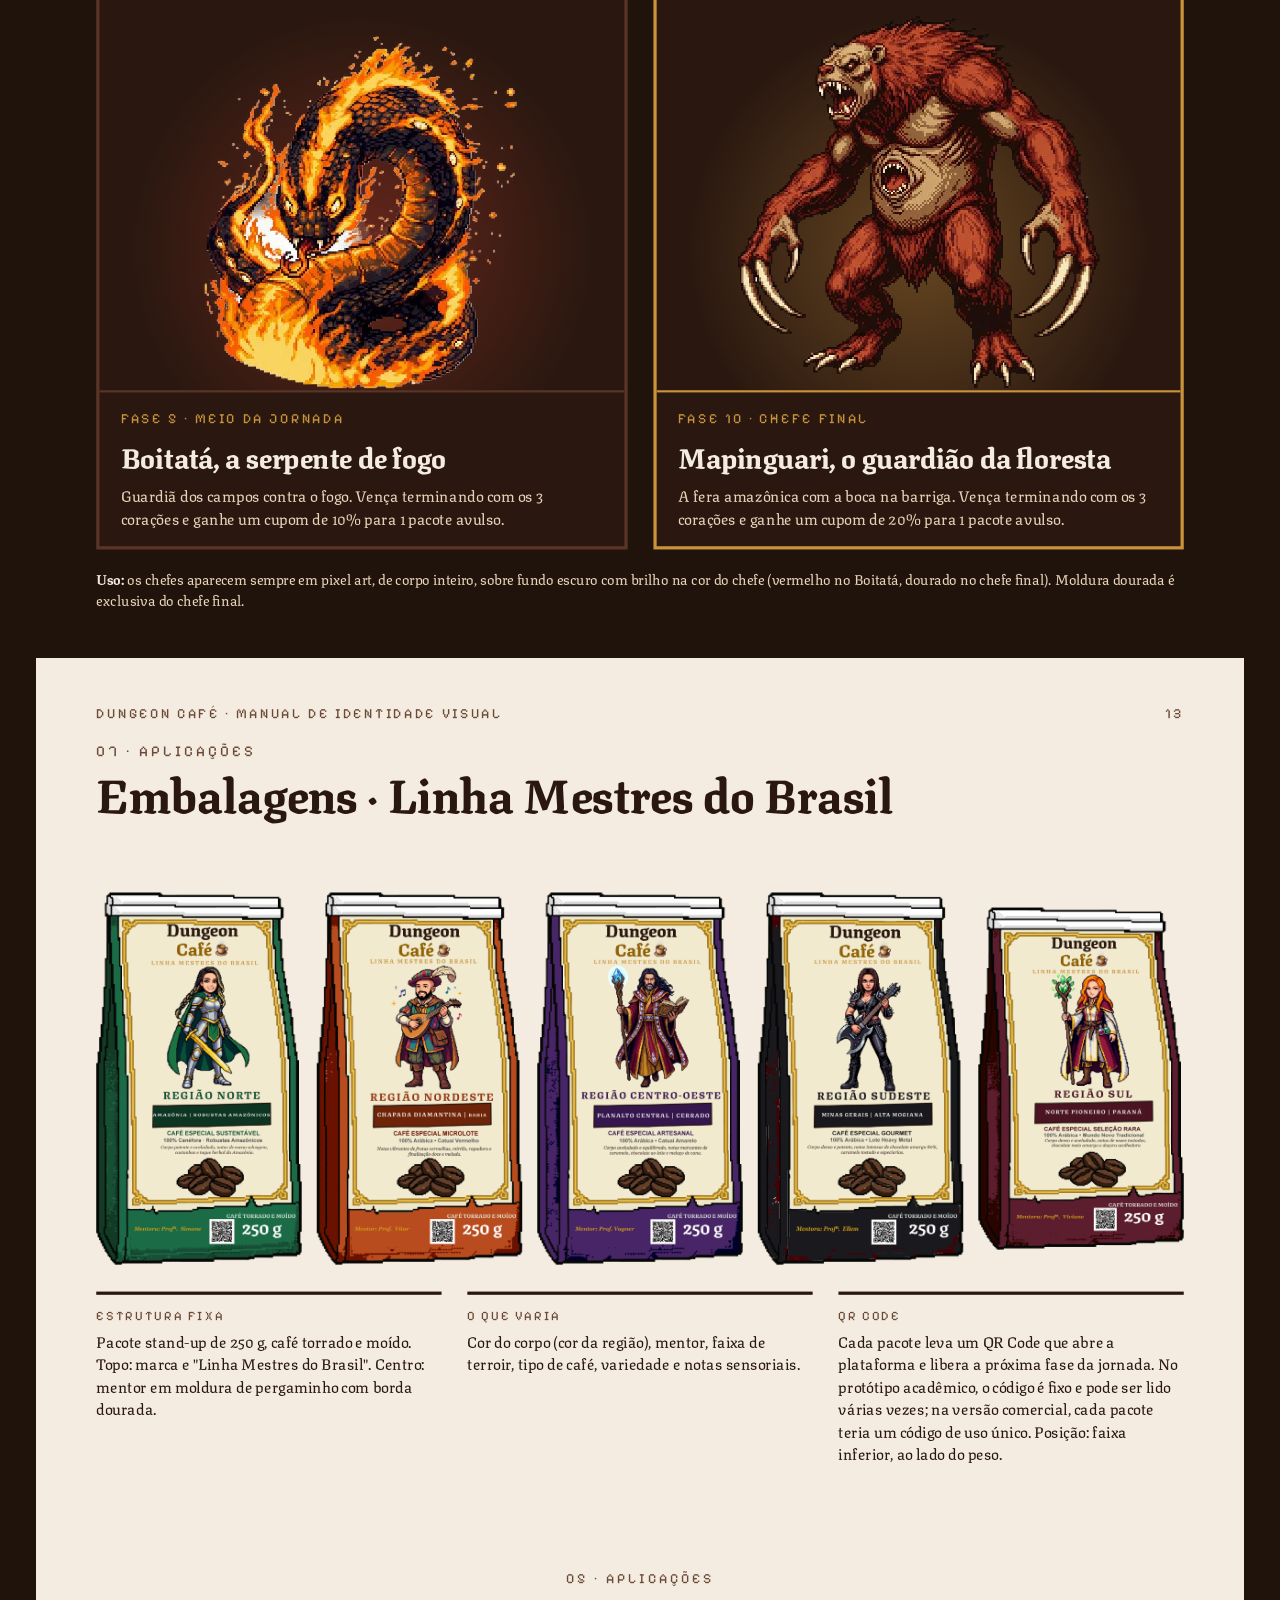
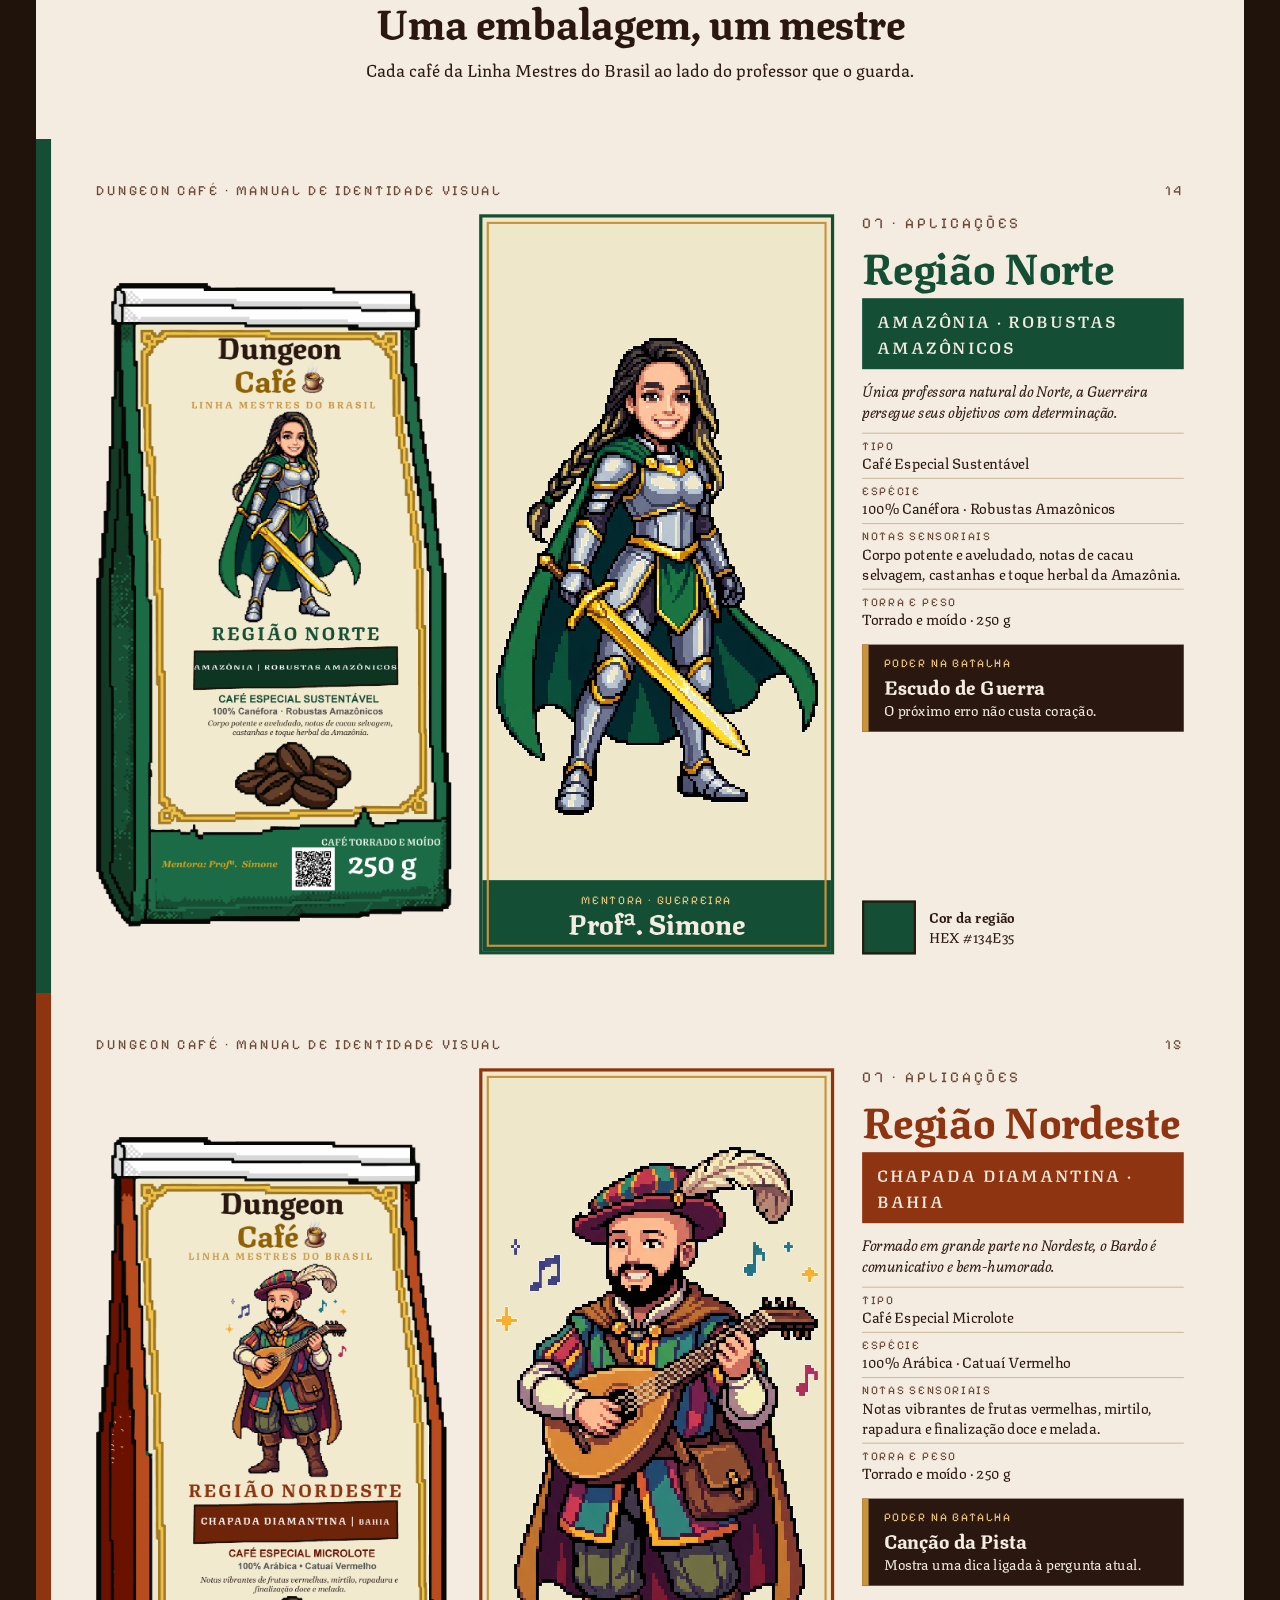
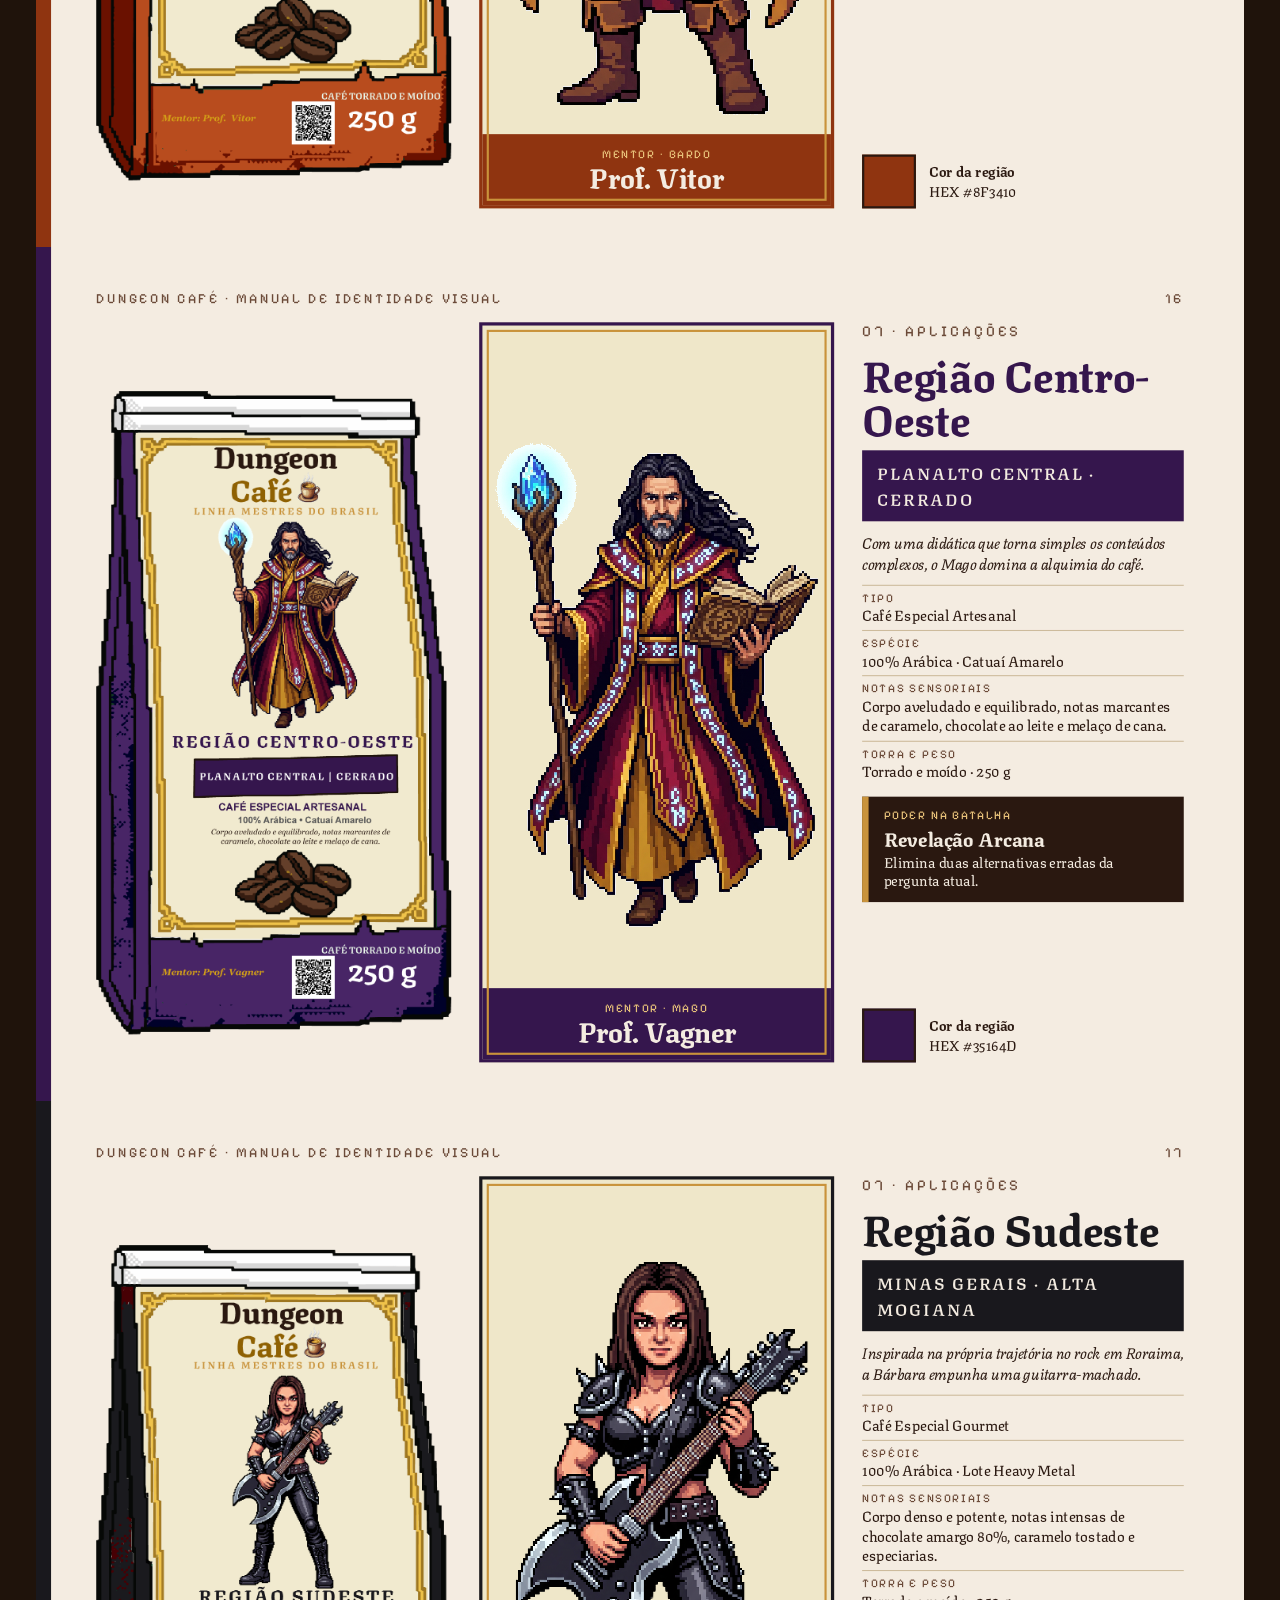
==== commit 517c29fd: "Acessibilidade: Menu de Acessibilidade no site e no brandbook (cópia de dungeon-cafe-app/frontend/sr" ====
--- a/brandbook.html
+++ b/brandbook.html
@@ -171,6 +171,9 @@
     .autoria__icone{width:60px;height:60px;font-size:22px}
   }
 </style>
+  <!-- Menu de Acessibilidade (cópia de dungeon-cafe-app/frontend/src/acessibilidade; não edite aqui) -->
+  <link rel="stylesheet" href="css/acessibilidade.css">
+  <script src="js/acessibilidade.js" defer></script>
 </head>
 <body>
 <a class="skip" href="#projeto">Pular para o brandbook</a>
--- a/css/acessibilidade.css
+++ b/css/acessibilidade.css
@@ -0,0 +1,150 @@
+/*
+ * Menu de Acessibilidade do Dungeon Café: efeitos na página.
+ * O painel tem o próprio CSS, dentro do Shadow DOM (acessibilidade.js).
+ * Fonte única: dungeon-cafe-app/frontend/src/acessibilidade/. O site recebe uma cópia
+ * (scripts/copiar_acessibilidade.py), com o caminho das fontes ajustado.
+ */
+
+/* OpenDyslexic, SIL Open Font License 1.1 (OFL.txt junto das fontes), hospedada localmente. */
+@font-face {
+  font-family: "OpenDyslexic";
+  src: url("../assets/fonts/opendyslexic/OpenDyslexic-Regular.woff2") format("woff2");
+  font-weight: 400;
+  font-style: normal;
+  font-display: swap;
+}
+@font-face {
+  font-family: "OpenDyslexic";
+  src: url("../assets/fonts/opendyslexic/OpenDyslexic-Bold.woff2") format("woff2");
+  font-weight: 700;
+  font-style: normal;
+  font-display: swap;
+}
+
+/* Fonte: o app e o site usam rem, então basta escalar a raiz. */
+html.a11y-fonte { font-size: calc(100% * var(--a11y-escala-fonte, 1)) !important; }
+
+/* Espaçamentos. As pranchas do brandbook têm tamanho fixo de página e ficam de fora. */
+html.a11y-letras body *:not(.prancha--html *) { letter-spacing: var(--a11y-letras) !important; word-spacing: calc(var(--a11y-letras) * 2) !important; }
+html.a11y-linhas body *:not(.prancha--html *) { line-height: var(--a11y-linhas) !important; }
+
+/* Cores de fundo e de texto. */
+html.a11y-fundo, html.a11y-fundo body,
+html.a11y-fundo body *:not(img):not(svg):not(svg *):not(video):not(canvas):not(.a11y-dica):not(.a11y-dica *):not(.a11y-barra-leitura):not(.a11y-mascara) {
+  background-color: var(--a11y-fundo) !important;
+}
+html.a11y-texto body *:not(svg *):not(.a11y-dica):not(.a11y-dica *) { color: var(--a11y-texto) !important; }
+
+/* Inverter: o filtro fica no <html>; imagens, sprites e fundos com imagem voltam à cor original.
+   O painel se reinverte por dentro do Shadow DOM (atributo data-invertido). */
+html.a11y-inverter img,
+html.a11y-inverter video,
+html.a11y-inverter picture,
+html.a11y-inverter canvas,
+html.a11y-inverter [data-a11y-reinverter] { filter: invert(1) hue-rotate(180deg); }
+html.a11y-inverter [data-a11y-reinverter] img,
+html.a11y-inverter [data-a11y-reinverter] [data-a11y-reinverter],
+html.a11y-inverter picture img { filter: none; }
+
+/* Destacar foco. */
+html.a11y-foco :focus,
+html.a11y-foco :focus-visible {
+  outline: 4px solid #FFD400 !important;
+  outline-offset: 3px !important;
+  box-shadow: 0 0 0 8px #1F130B !important;
+}
+
+/* Destacar links e botões. */
+html.a11y-links a,
+html.a11y-links button,
+html.a11y-links [role="button"],
+html.a11y-links [role="link"] {
+  text-decoration: underline !important;
+  text-decoration-thickness: 2px !important;
+  text-underline-offset: 3px !important;
+  background-color: #FFF3B0 !important;
+  color: #1F130B !important;
+  outline: 2px solid #8F6103 !important;
+}
+
+/* Cursor grande (SVG em data URI, montado no JS). */
+html.a11y-cursor, html.a11y-cursor * { cursor: var(--a11y-cursor) !important; }
+
+/* Pausar animações: igual ao prefers-reduced-motion. */
+html.a11y-pausar *,
+html.a11y-pausar *::before,
+html.a11y-pausar *::after {
+  animation-duration: 0.001ms !important;
+  animation-delay: 0s !important;
+  animation-iteration-count: 1 !important;
+  transition-duration: 0.001ms !important;
+  transition-delay: 0s !important;
+  scroll-behavior: auto !important;
+}
+
+/* Fonte para dislexia: troca Texturina e Pixelify Sans pela OpenDyslexic. */
+html.a11y-dislexia body,
+html.a11y-dislexia body *:not(svg):not(svg *) { font-family: "OpenDyslexic", system-ui, sans-serif !important; }
+
+/* Esconder imagens: decorativas somem; as de conteúdo viram o texto alternativo. */
+.a11y-img-escondida { display: none !important; }
+html.a11y-sem-imagens body *:not(.a11y-dica) { background-image: none !important; }
+.a11y-alt-texto {
+  display: inline-block;
+  max-width: 100%;
+  margin: 2px;
+  padding: 4px 8px;
+  border: 2px dashed #8F6103;
+  border-radius: 6px;
+  background: #FFF8E1;
+  color: #1F130B;
+  font: 600 0.9rem/1.35 system-ui, "Segoe UI", Arial, sans-serif;
+}
+
+/* Descrever imagem e clique para ouvir: mostram o que vai ser lido. */
+html.a11y-descrever img:hover { outline: 3px solid #C9933B; outline-offset: 2px; }
+html.a11y-clique body :is(p, li, h1, h2, h3, h4, h5, h6, td, th, figcaption, blockquote, .dialogo__caixa):hover {
+  outline: 2px dashed #C9933B;
+  outline-offset: 2px;
+}
+
+/* Dica do Descrever Imagem e do Dicionário. */
+.a11y-dica {
+  position: fixed;
+  z-index: 2147482999;
+  display: flex;
+  flex-direction: column;
+  gap: 4px;
+  padding: 10px 12px;
+  border: 2px solid #C9933B;
+  border-radius: 10px;
+  background: #1F130B;
+  color: #F4ECE1;
+  font: 400 15px/1.4 system-ui, "Segoe UI", Arial, sans-serif;
+  letter-spacing: normal;
+  box-shadow: 0 6px 18px rgba(0, 0, 0, 0.4);
+  pointer-events: none;
+}
+.a11y-dica strong { font-weight: 700; font-size: 16px; }
+.a11y-dica small { font-size: 12px; color: #E8D9C4; }
+
+/* Barra e máscara de leitura. */
+.a11y-barra-leitura {
+  position: fixed;
+  left: 0;
+  right: 0;
+  height: 36px;
+  z-index: 2147482998;
+  background: rgba(201, 147, 59, 0.22);
+  border-top: 3px solid #8F6103;
+  border-bottom: 3px solid #8F6103;
+  pointer-events: none;
+}
+.a11y-mascara {
+  position: fixed;
+  left: 0;
+  right: 0;
+  z-index: 2147482998;
+  background: rgba(0, 0, 0, 0.62);
+  pointer-events: none;
+}
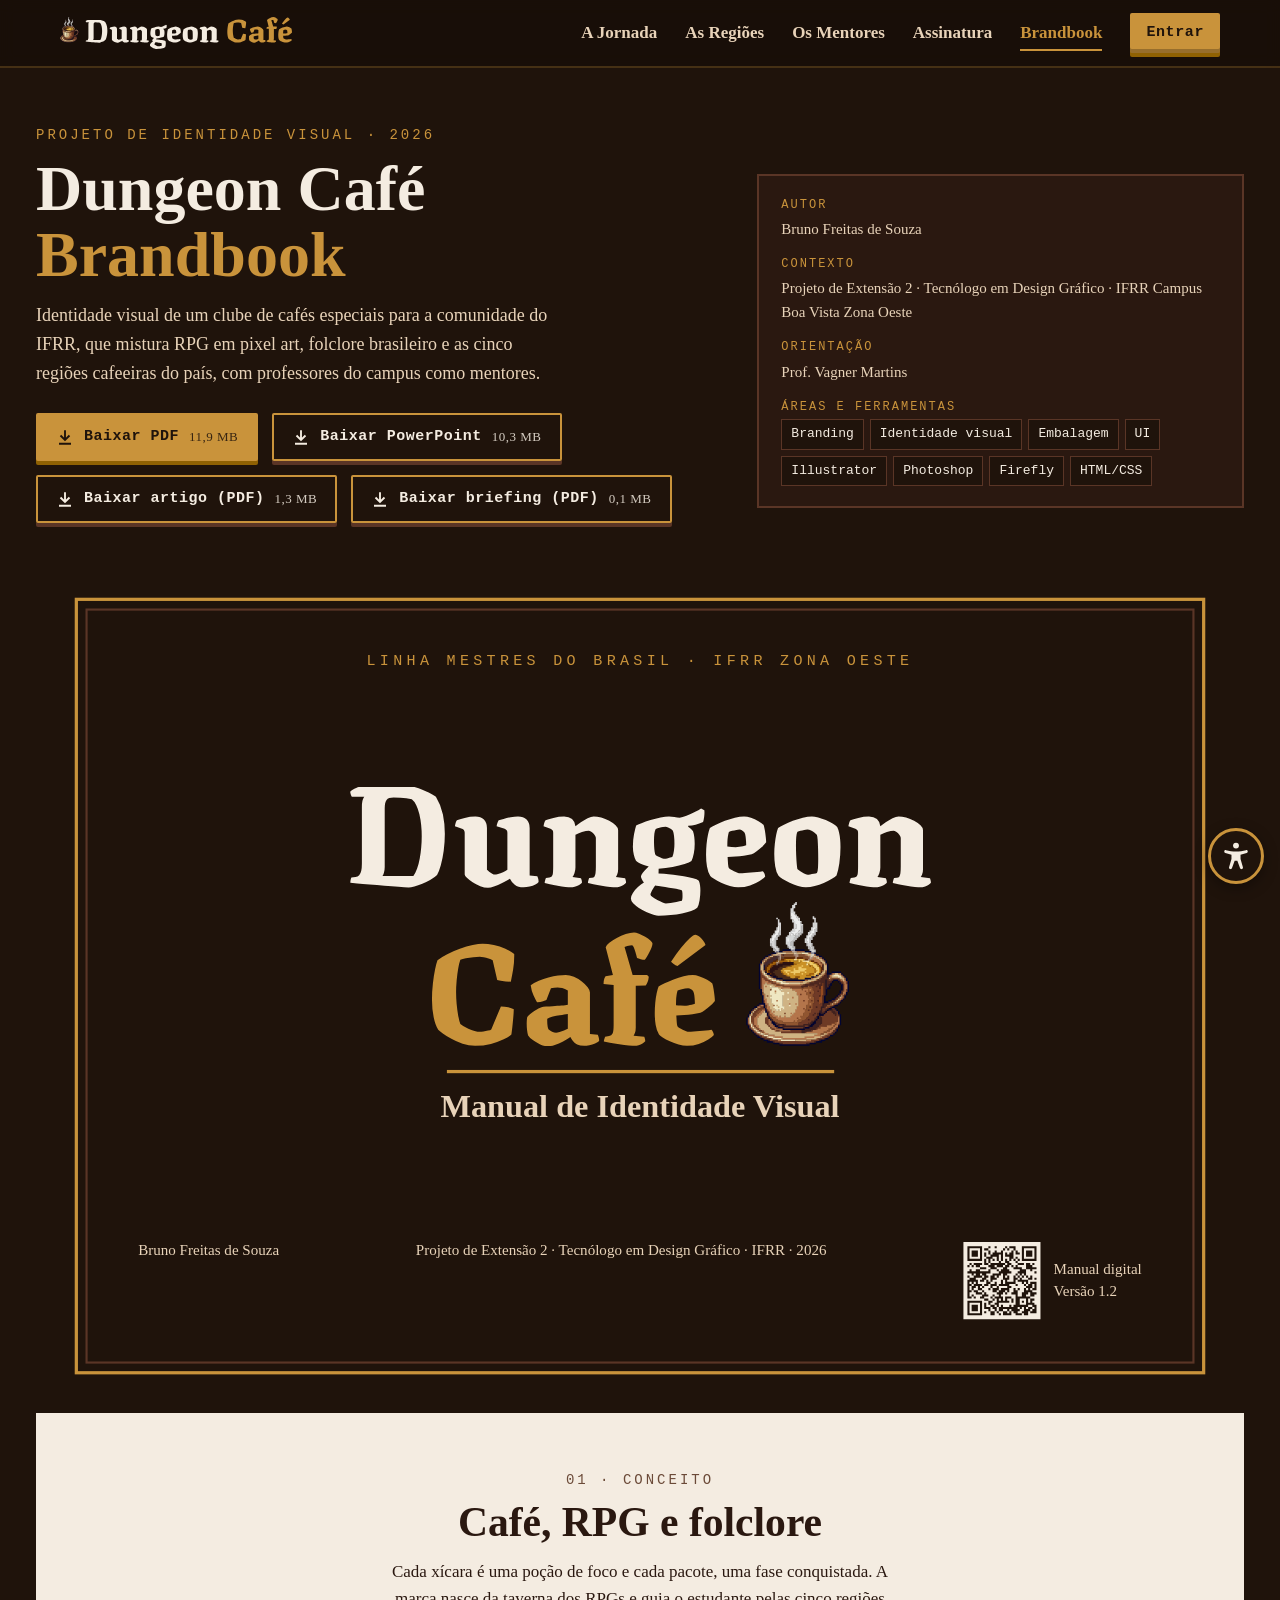
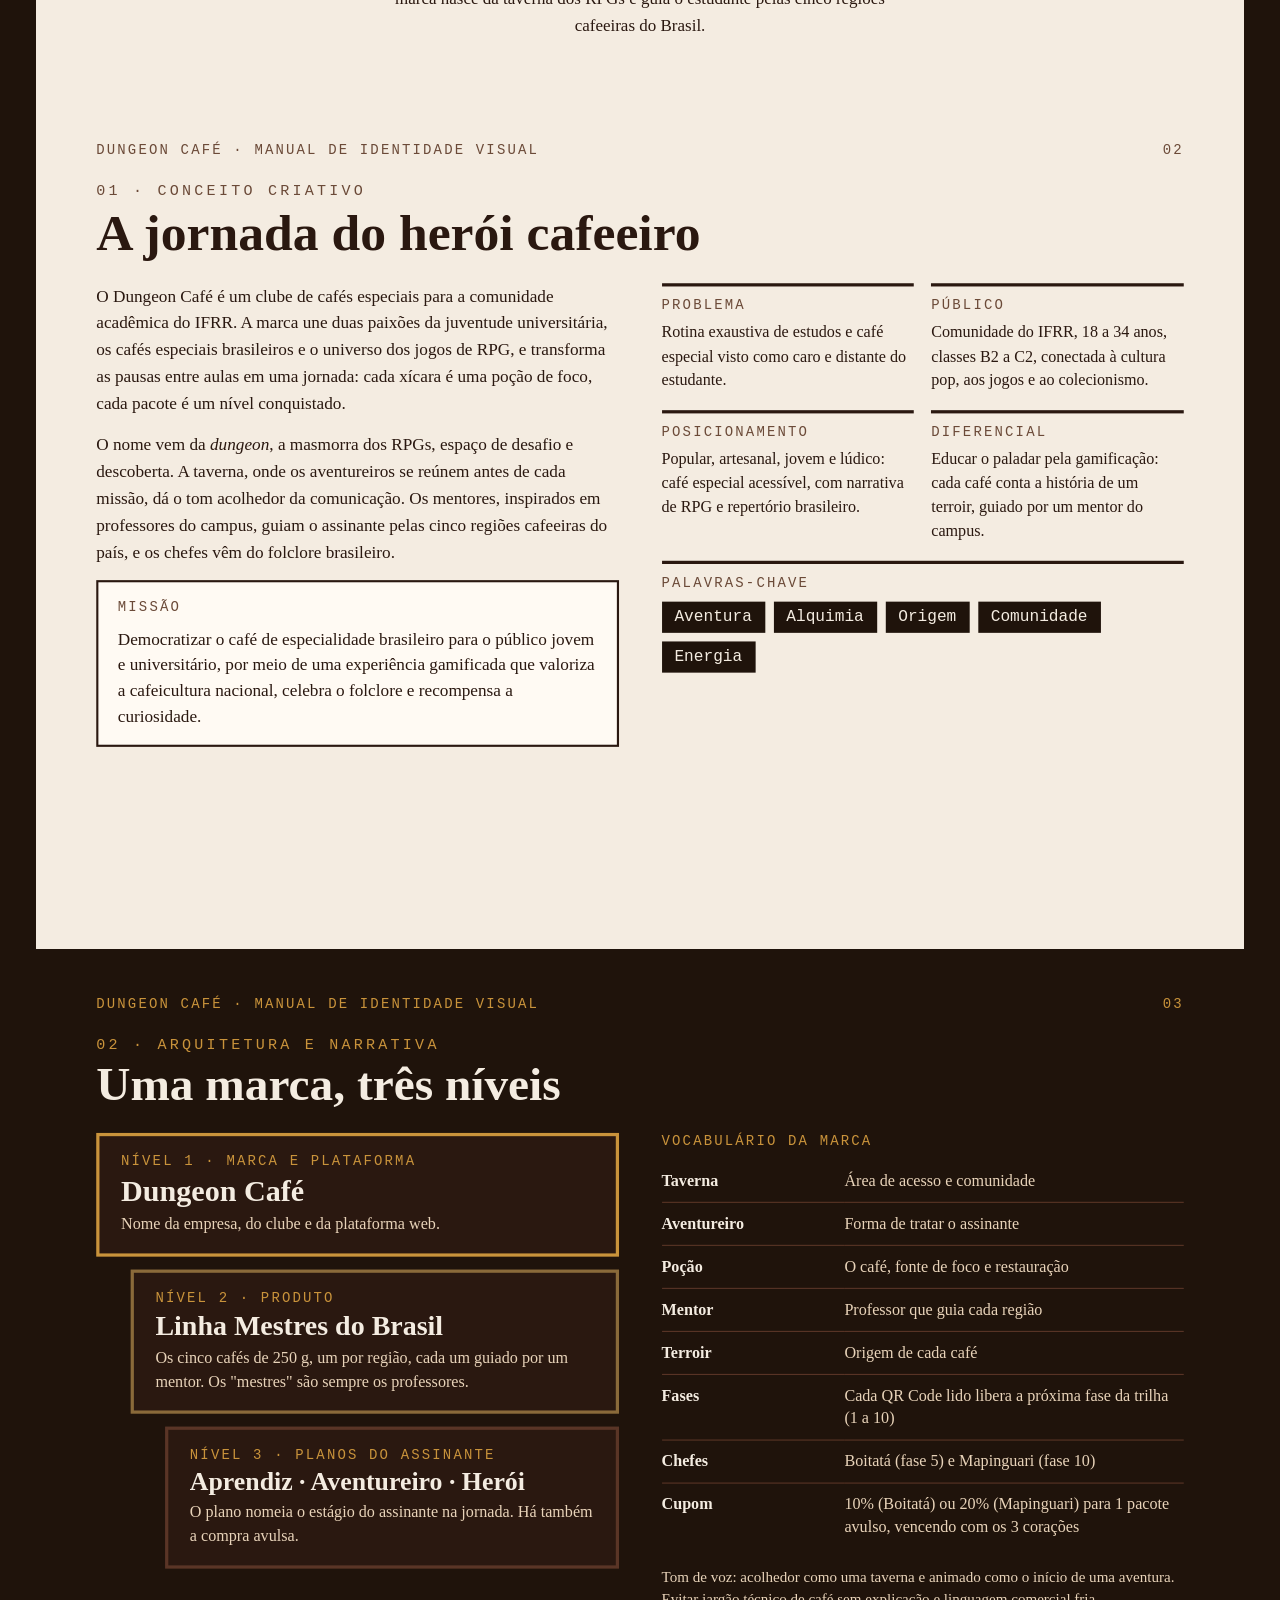
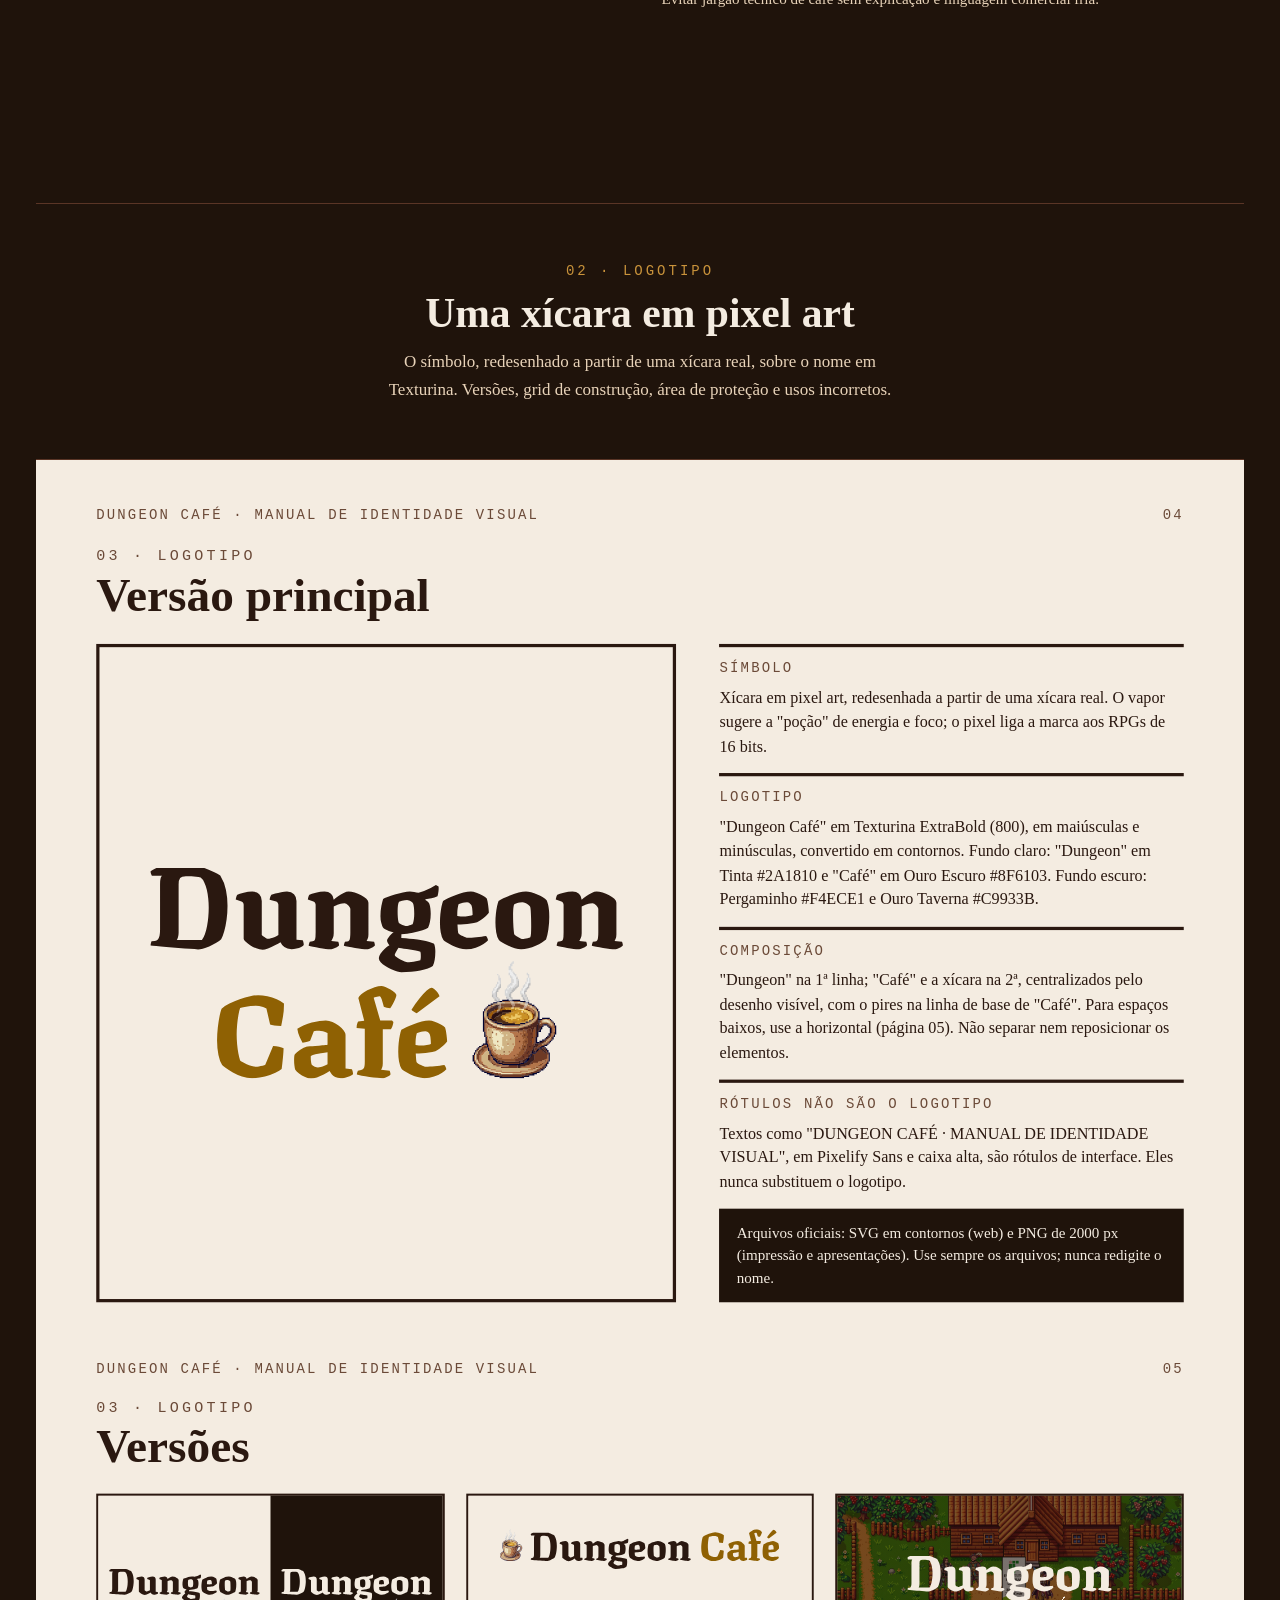
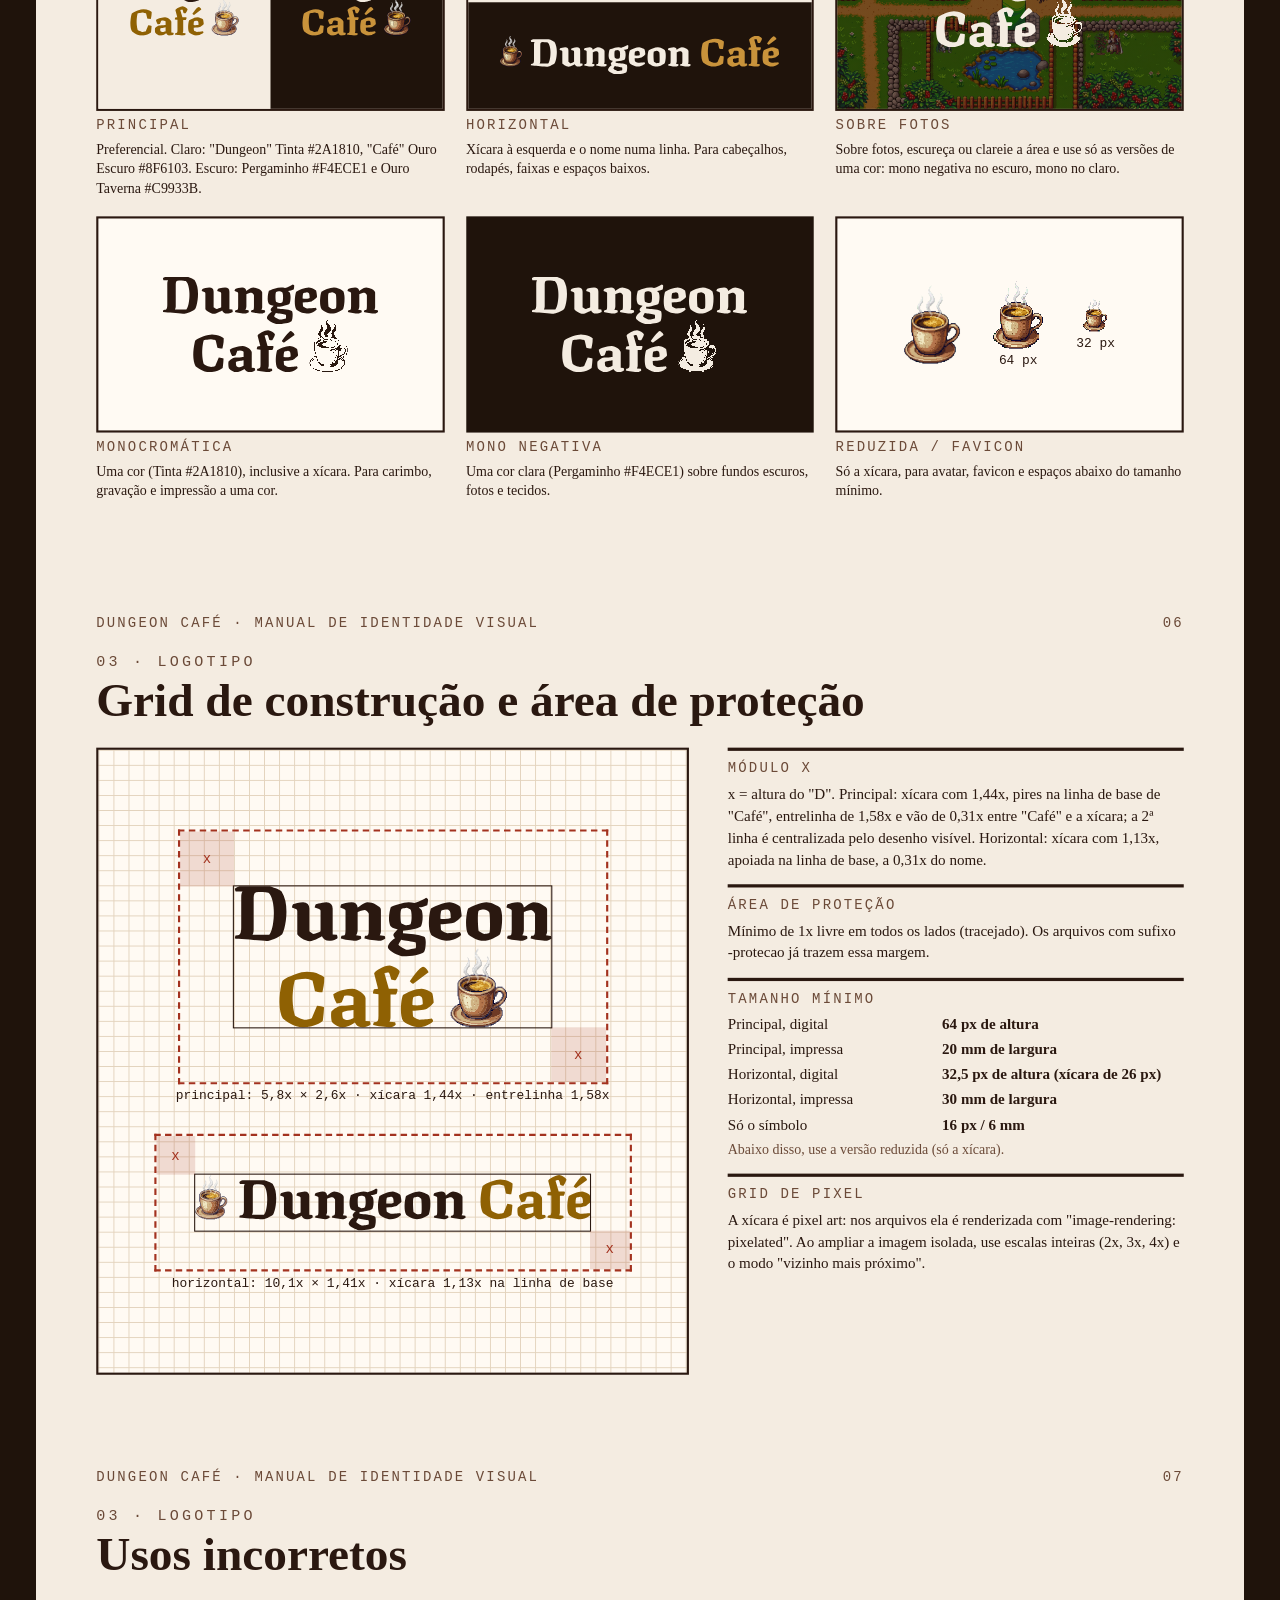
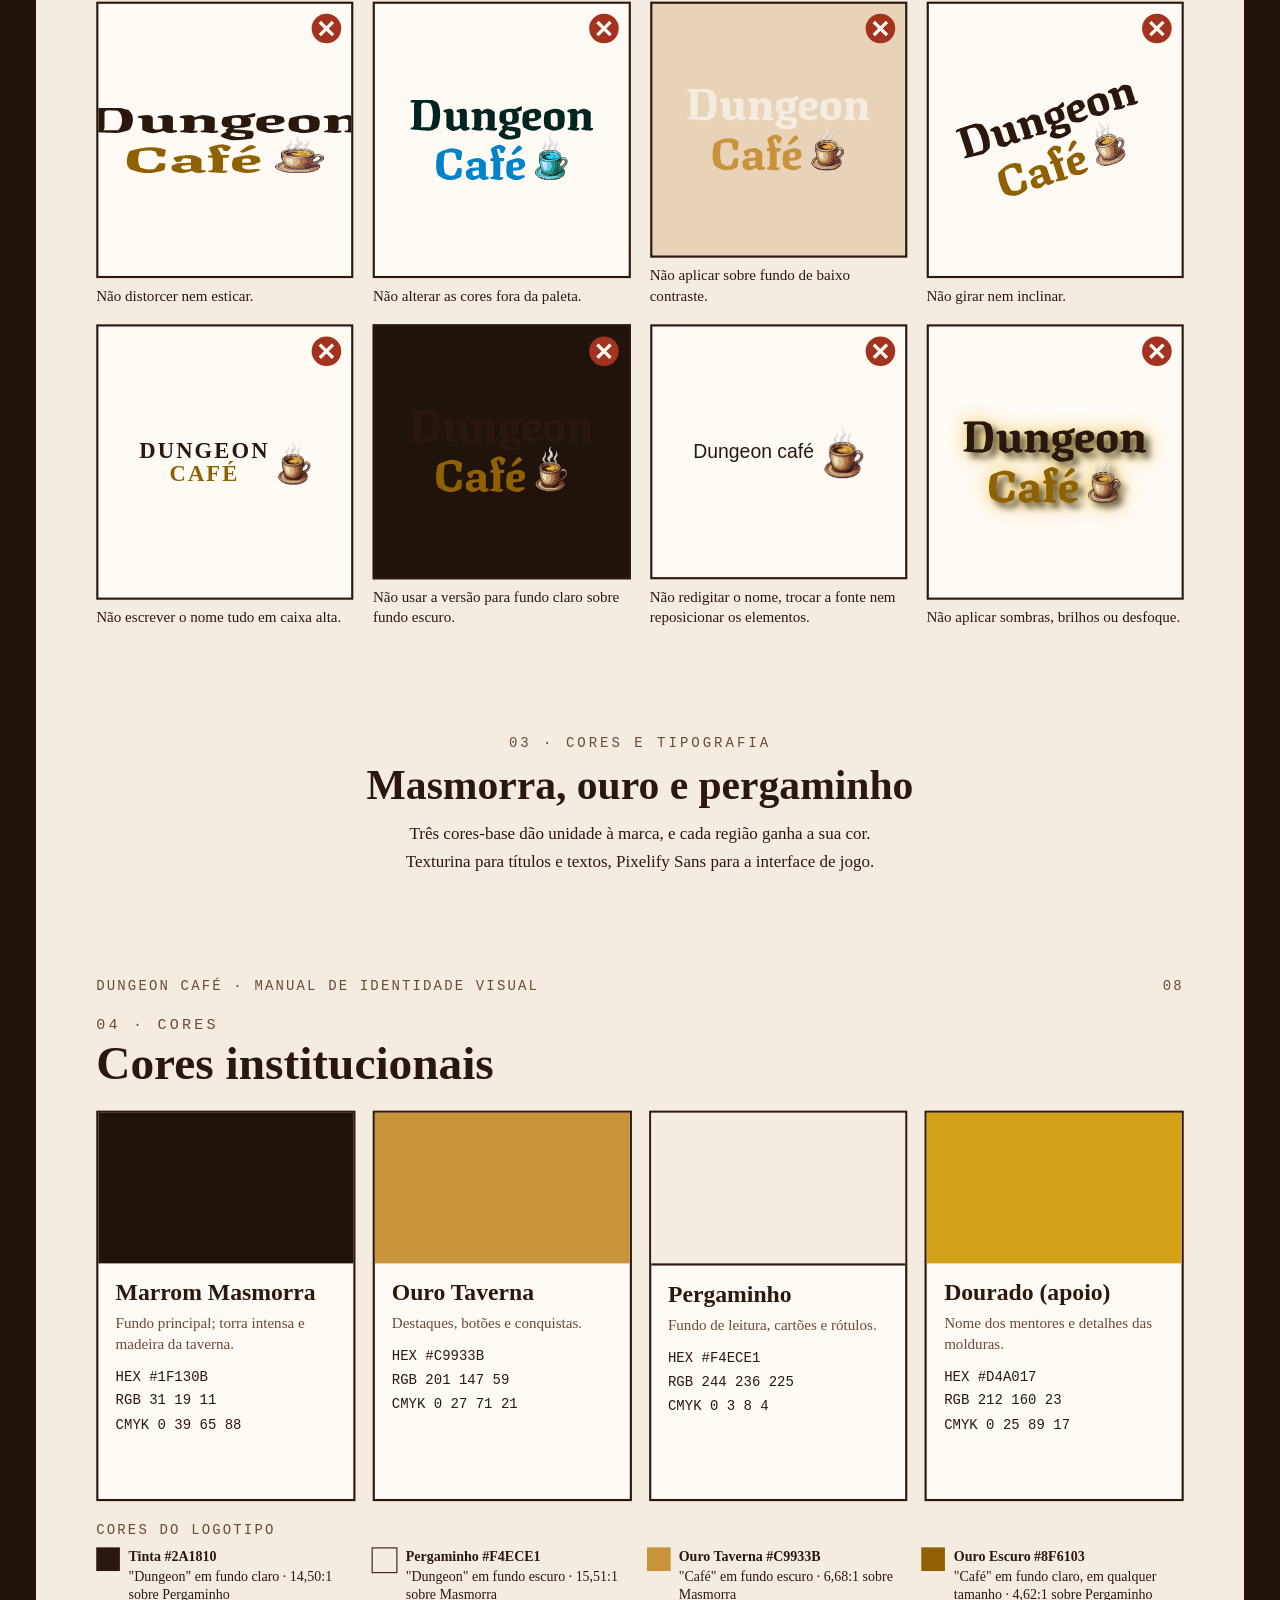
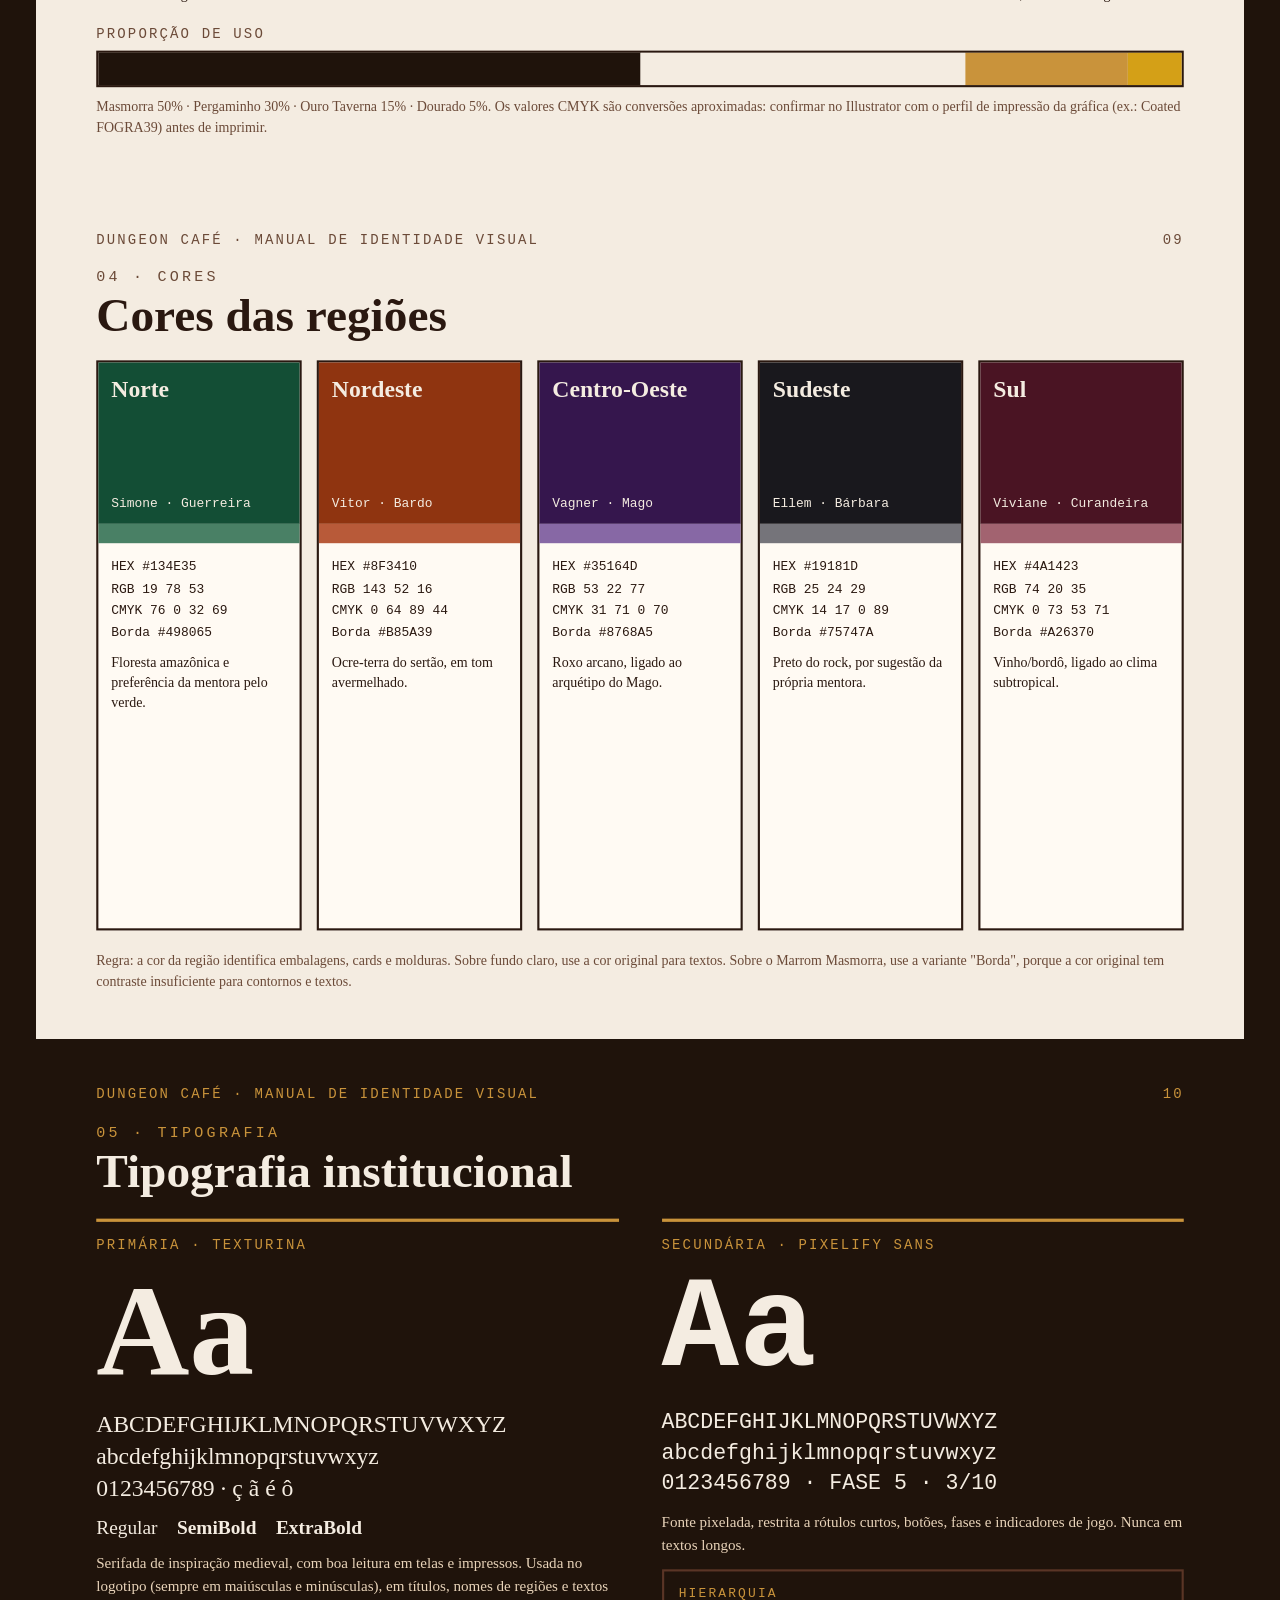
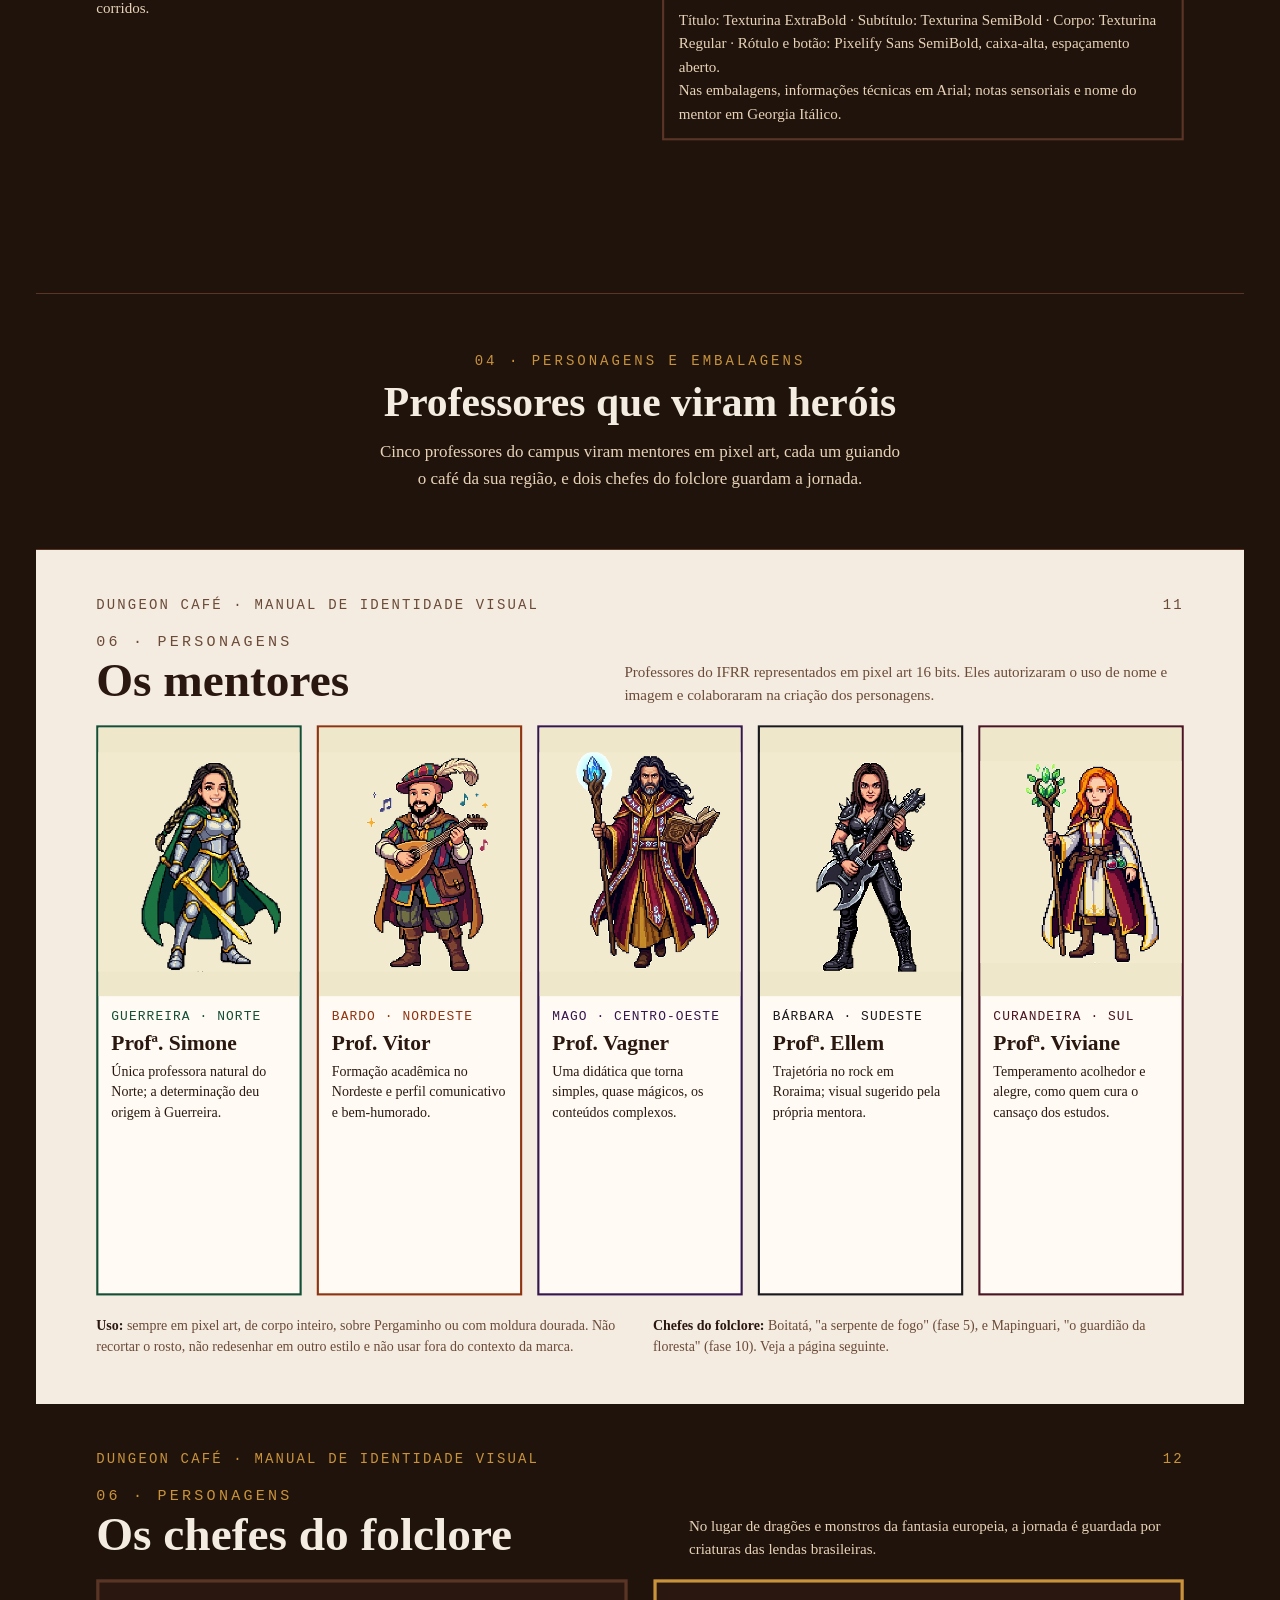
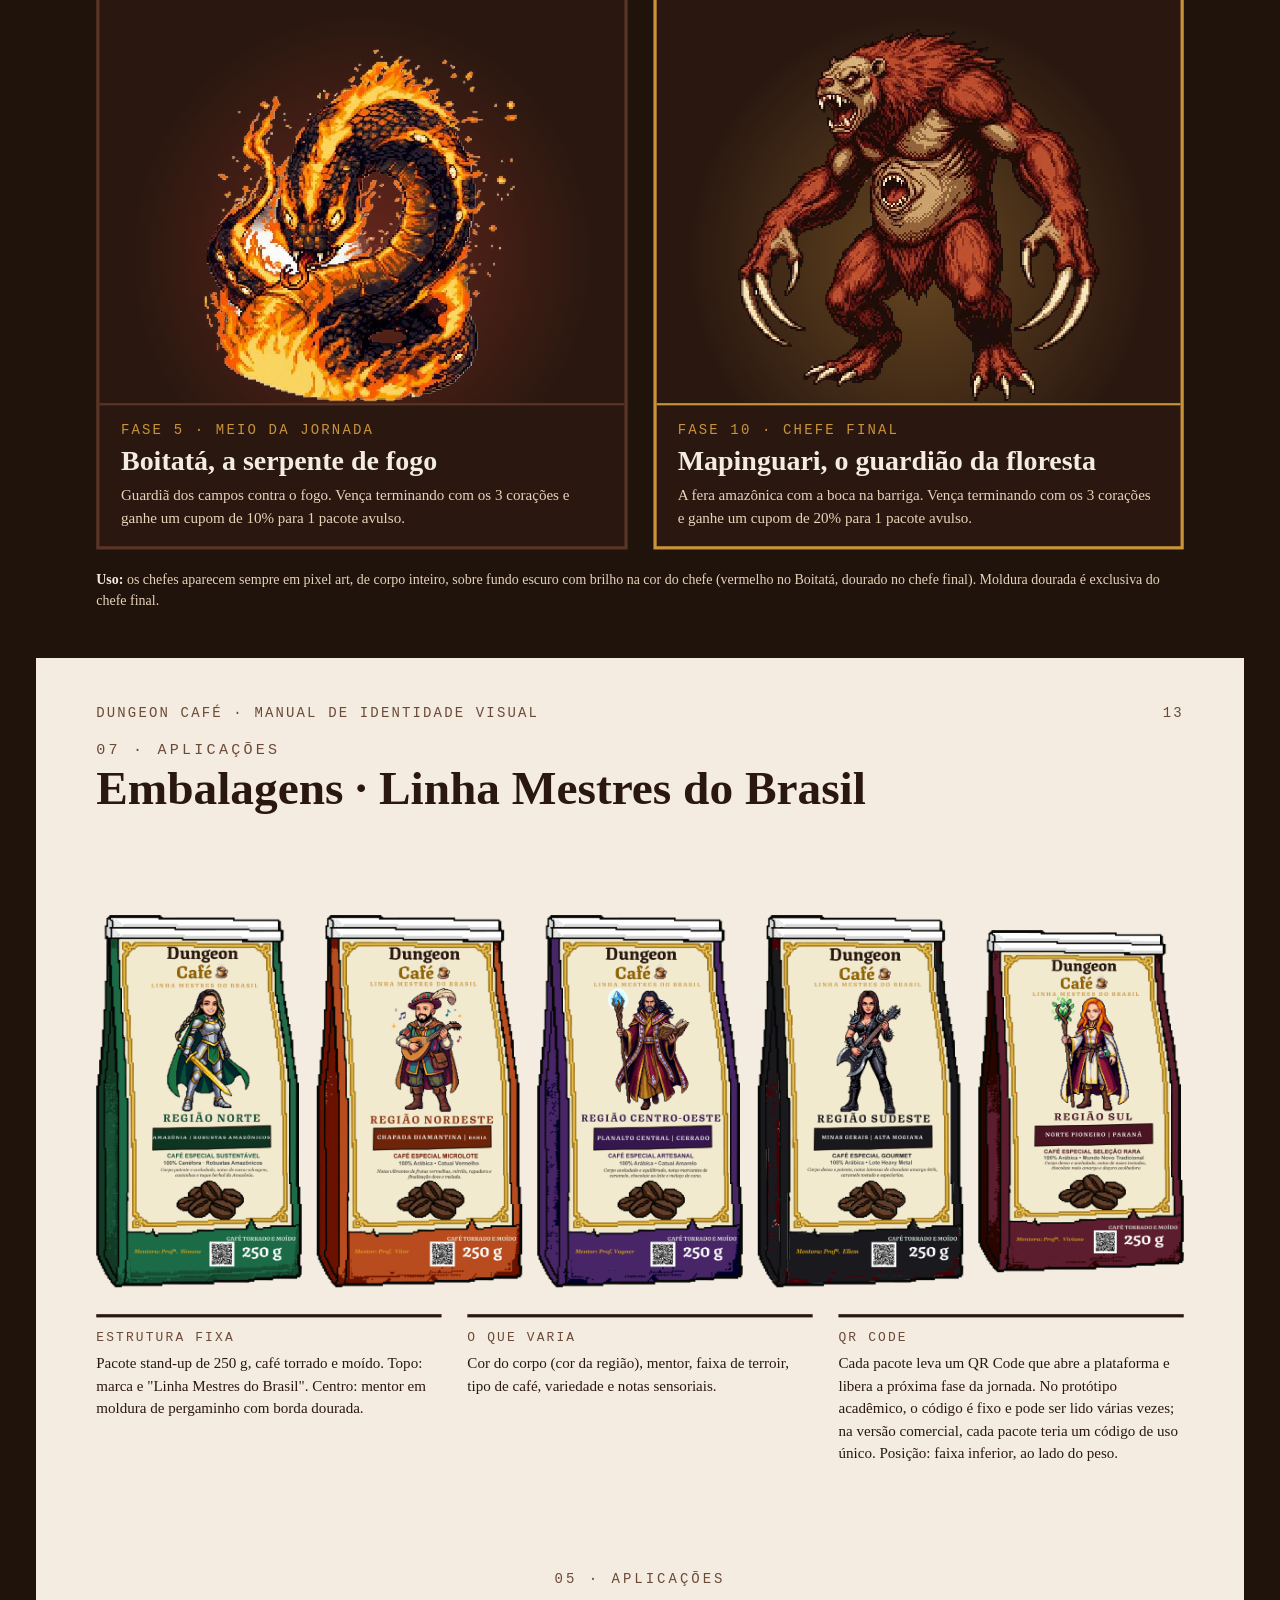
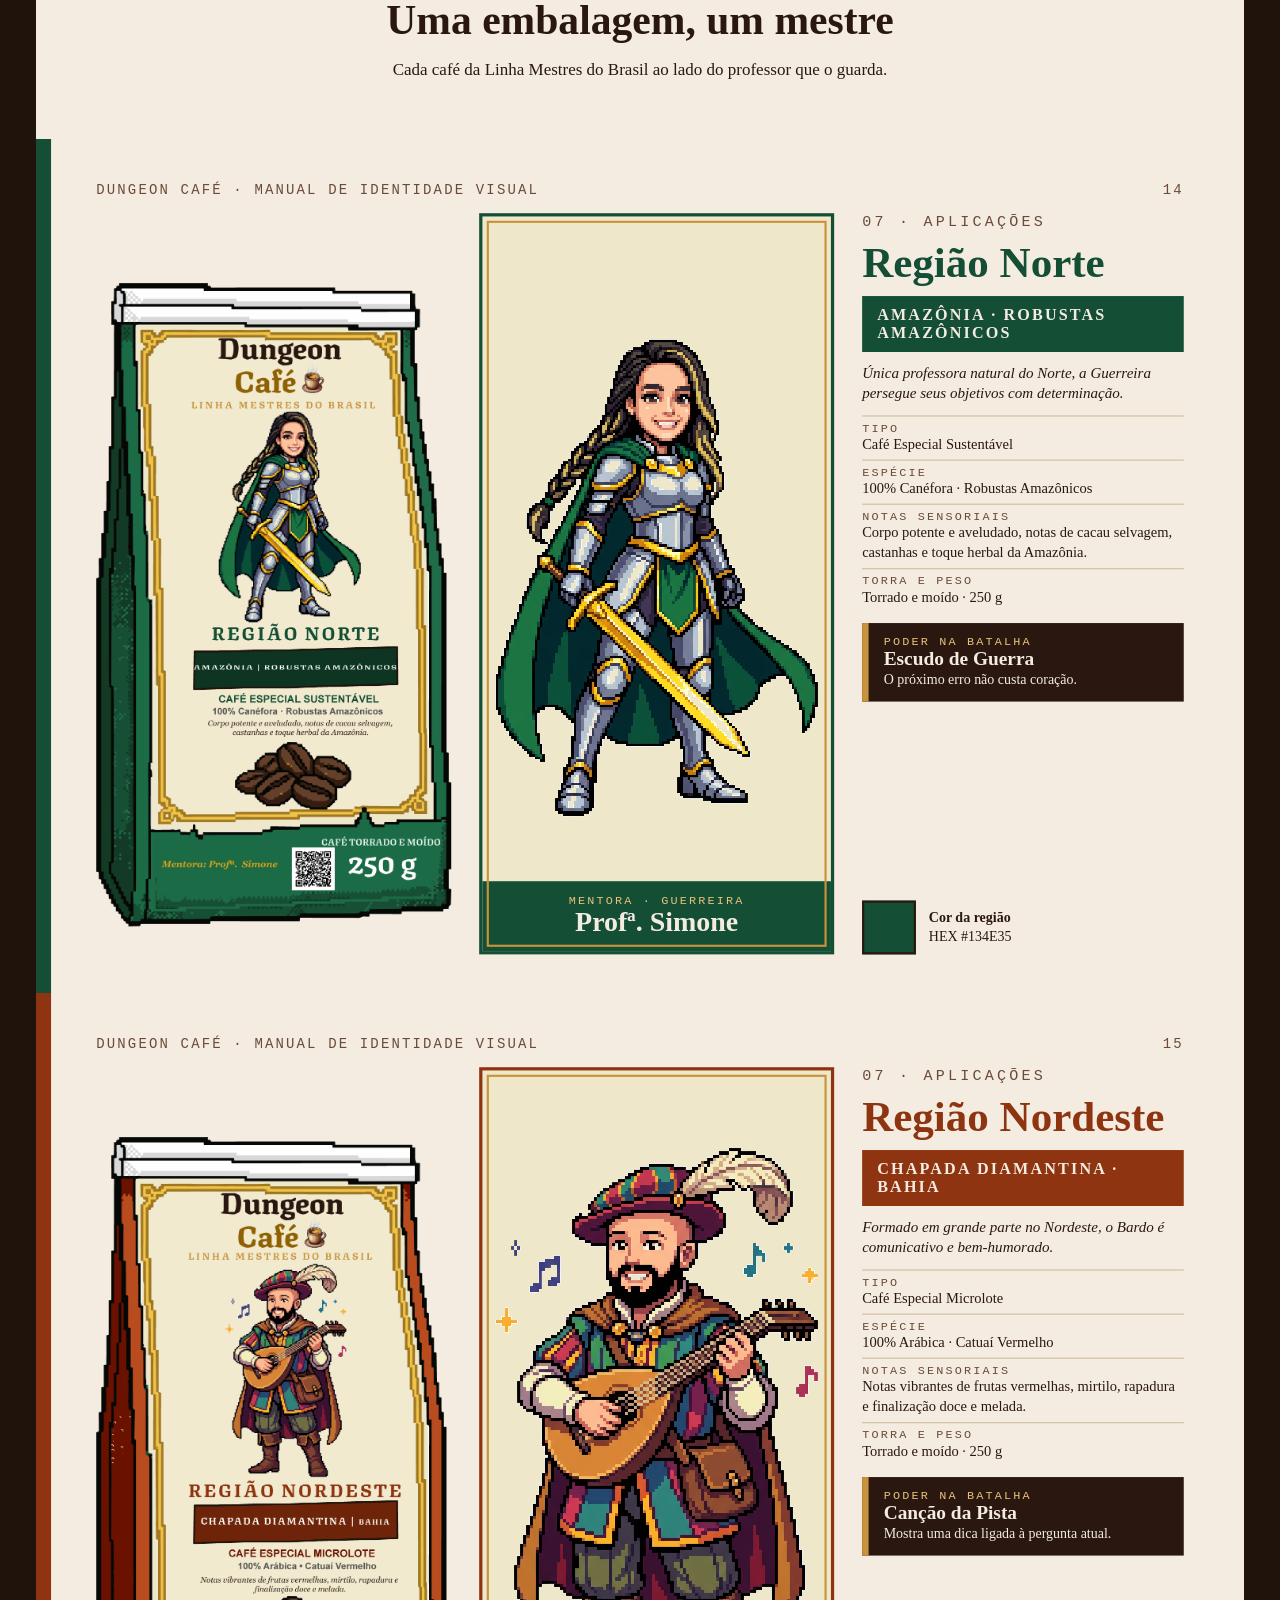
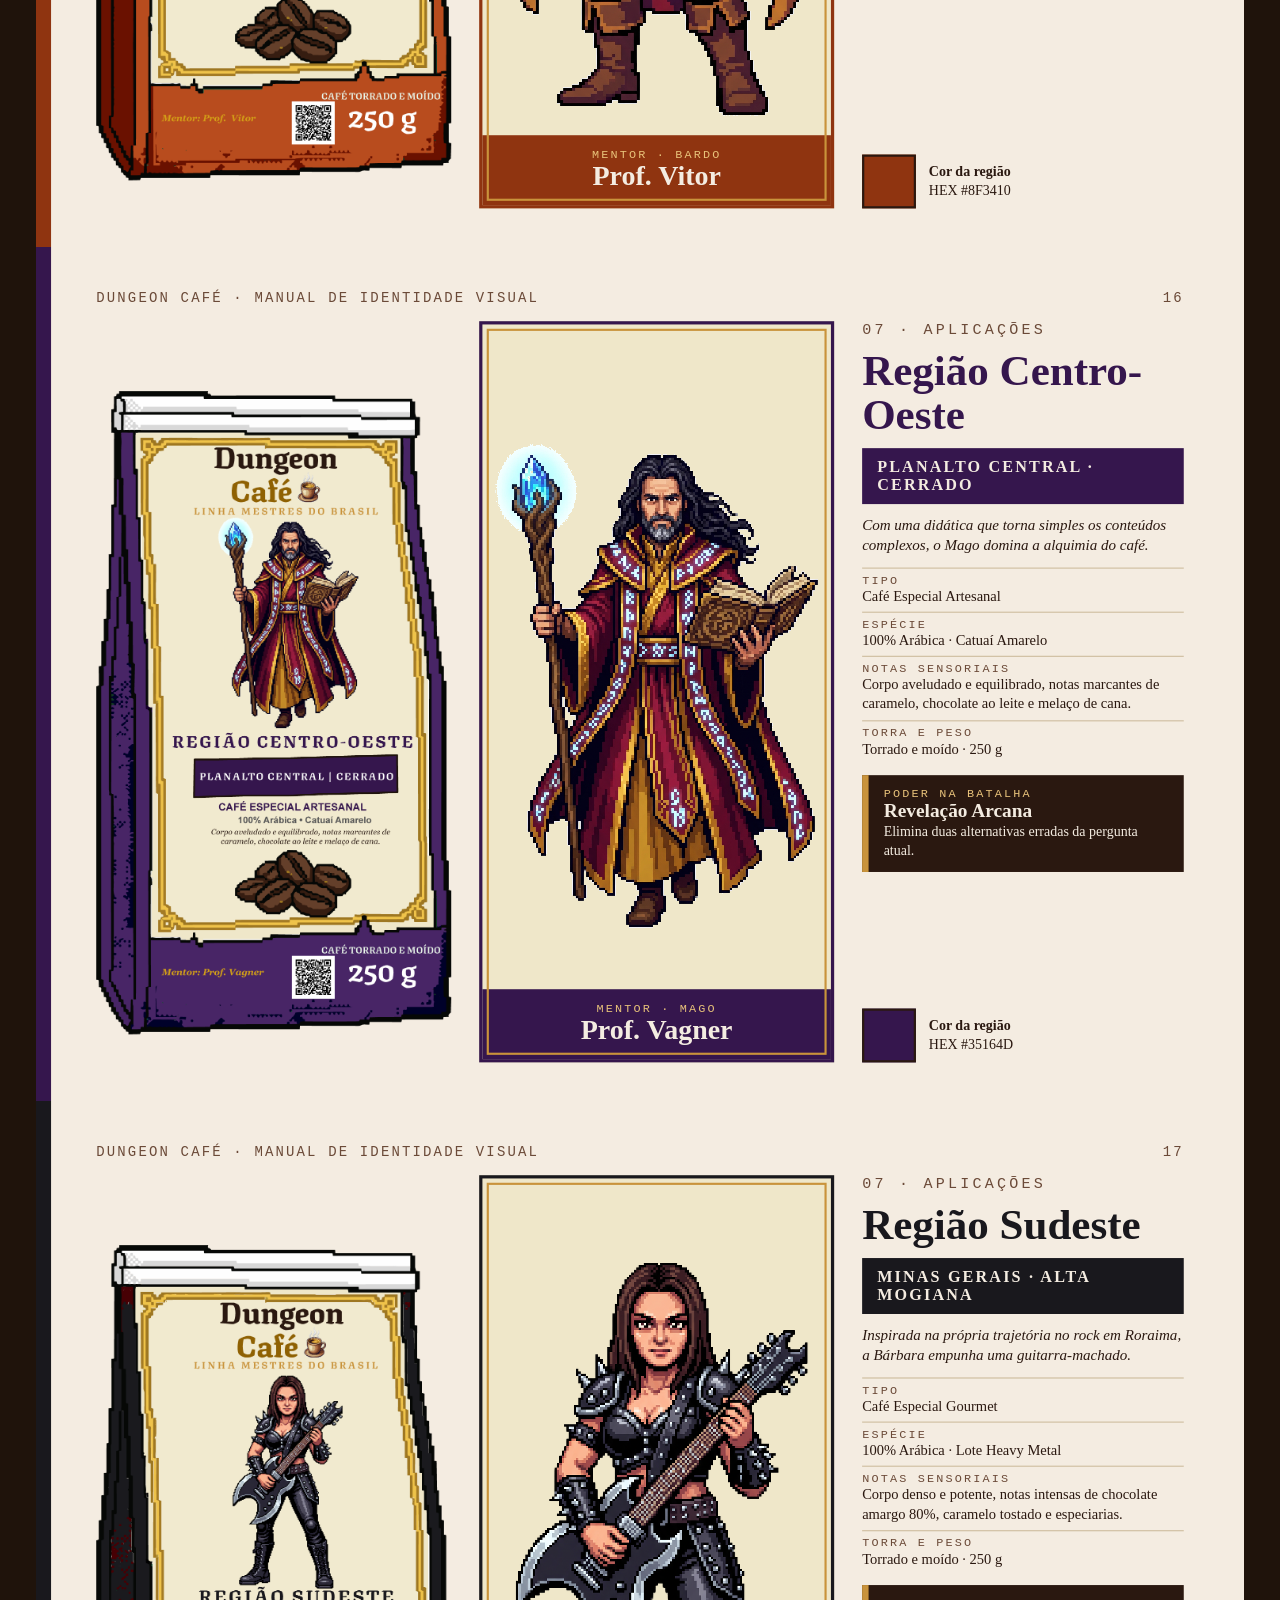
==== commit 05d95e24: "Site: CSP por <meta> no início e no brandbook (Google Fonts + VLibras; PostHog bloqueado); script in" ====
--- a/brandbook.html
+++ b/brandbook.html
@@ -2,6 +2,9 @@
 <html lang="pt-BR">
 <head>
 <meta charset="utf-8">
+<!-- CSP: só o próprio site, Google Fonts e o VLibras (vlibras.gov.br + jsDelivr do VLibras), igual ao app.
+     O PostHog que o VLibras tenta carregar fica bloqueado de propósito. Sem scripts inline: use js/. -->
+<meta http-equiv="Content-Security-Policy" content="default-src 'self'; script-src 'self' https://vlibras.gov.br https://cdn.jsdelivr.net/gh/spbgovbr-vlibras/; style-src 'self' 'unsafe-inline' https://fonts.googleapis.com https://vlibras.gov.br https://cdn.jsdelivr.net/gh/spbgovbr-vlibras/; font-src 'self' data: https://fonts.gstatic.com https://vlibras.gov.br https://cdn.jsdelivr.net/gh/spbgovbr-vlibras/; img-src 'self' data: blob: https://vlibras.gov.br https://cdn.jsdelivr.net/gh/spbgovbr-vlibras/; connect-src 'self' https://vlibras.gov.br https://cdn.jsdelivr.net/gh/spbgovbr-vlibras/; frame-src https://vlibras.gov.br https://cdn.jsdelivr.net/gh/spbgovbr-vlibras/; media-src 'self'; object-src 'none'; base-uri 'self'; form-action 'self'">
 <meta name="viewport" content="width=device-width, initial-scale=1">
 <title>Brandbook · Dungeon Café</title>
 <meta name="description" content="Manual de identidade visual do Dungeon Café: conceito, logotipo, cores, tipografia, mentores, embalagens e aplicações.">
@@ -1363,29 +1366,6 @@
   <div class="zoom__barra"><span>Arraste para navegar pela página</span><button type="button">Fechar</button></div>
   <div class="zoom__area"><div class="zoom__box"></div></div>
 </dialog>
-<script>
-/* Menu hambúrguer: mesmo comportamento do js/main.js da home (o main.js inteiro não é
-   carregado aqui porque procura o login e a janela dos cafés, que só existem na home). */
-(()=>{const t=document.querySelector('.nav-toggle'),n=document.getElementById('menu');if(!t||!n)return;
-const set=o=>{t.setAttribute('aria-expanded',String(o));t.querySelector('.sr-only').textContent=o?'Fechar menu':'Abrir menu';n.classList.toggle('is-open',o);};
-t.addEventListener('click',()=>set(t.getAttribute('aria-expanded')!=='true'));
-n.addEventListener('click',e=>{if(e.target.closest('a'))set(false);});
-document.addEventListener('keydown',e=>{if(e.key==='Escape')set(false);});})();
-(()=>{const f=[...document.querySelectorAll('.prancha--html')];
-const fit=()=>f.forEach(e=>e.style.setProperty('--s',e.clientWidth/1123));
-fit();if('ResizeObserver'in window){const r=new ResizeObserver(fit);f.forEach(e=>r.observe(e));}else addEventListener('resize',fit);
-const d=document.querySelector('.zoom');if(!d||!d.showModal)return;
-const box=d.querySelector('.zoom__box');
-d.querySelector('button').addEventListener('click',()=>d.close());
-d.addEventListener('close',()=>{box.innerHTML='';});
-f.forEach(e=>e.addEventListener('click',()=>{
-  if(innerWidth>760)return;
-  const z=Math.max(0.7,innerWidth/1123),pg=e.querySelector('.pg').cloneNode(true);
-  pg.style.transform='scale('+z+')';pg.querySelectorAll('img').forEach(i=>i.removeAttribute('loading'));
-  box.style.width=1123*z+'px';box.style.height=794*z+'px';box.replaceChildren(pg);
-  d.setAttribute('aria-label',e.getAttribute('aria-label')+' (ampliada)');d.showModal();
-  d.querySelector('.zoom__area').scrollTo(0,0);}));
-})();
-</script>
+<script src="js/brandbook.js"></script>
 </body>
 </html>
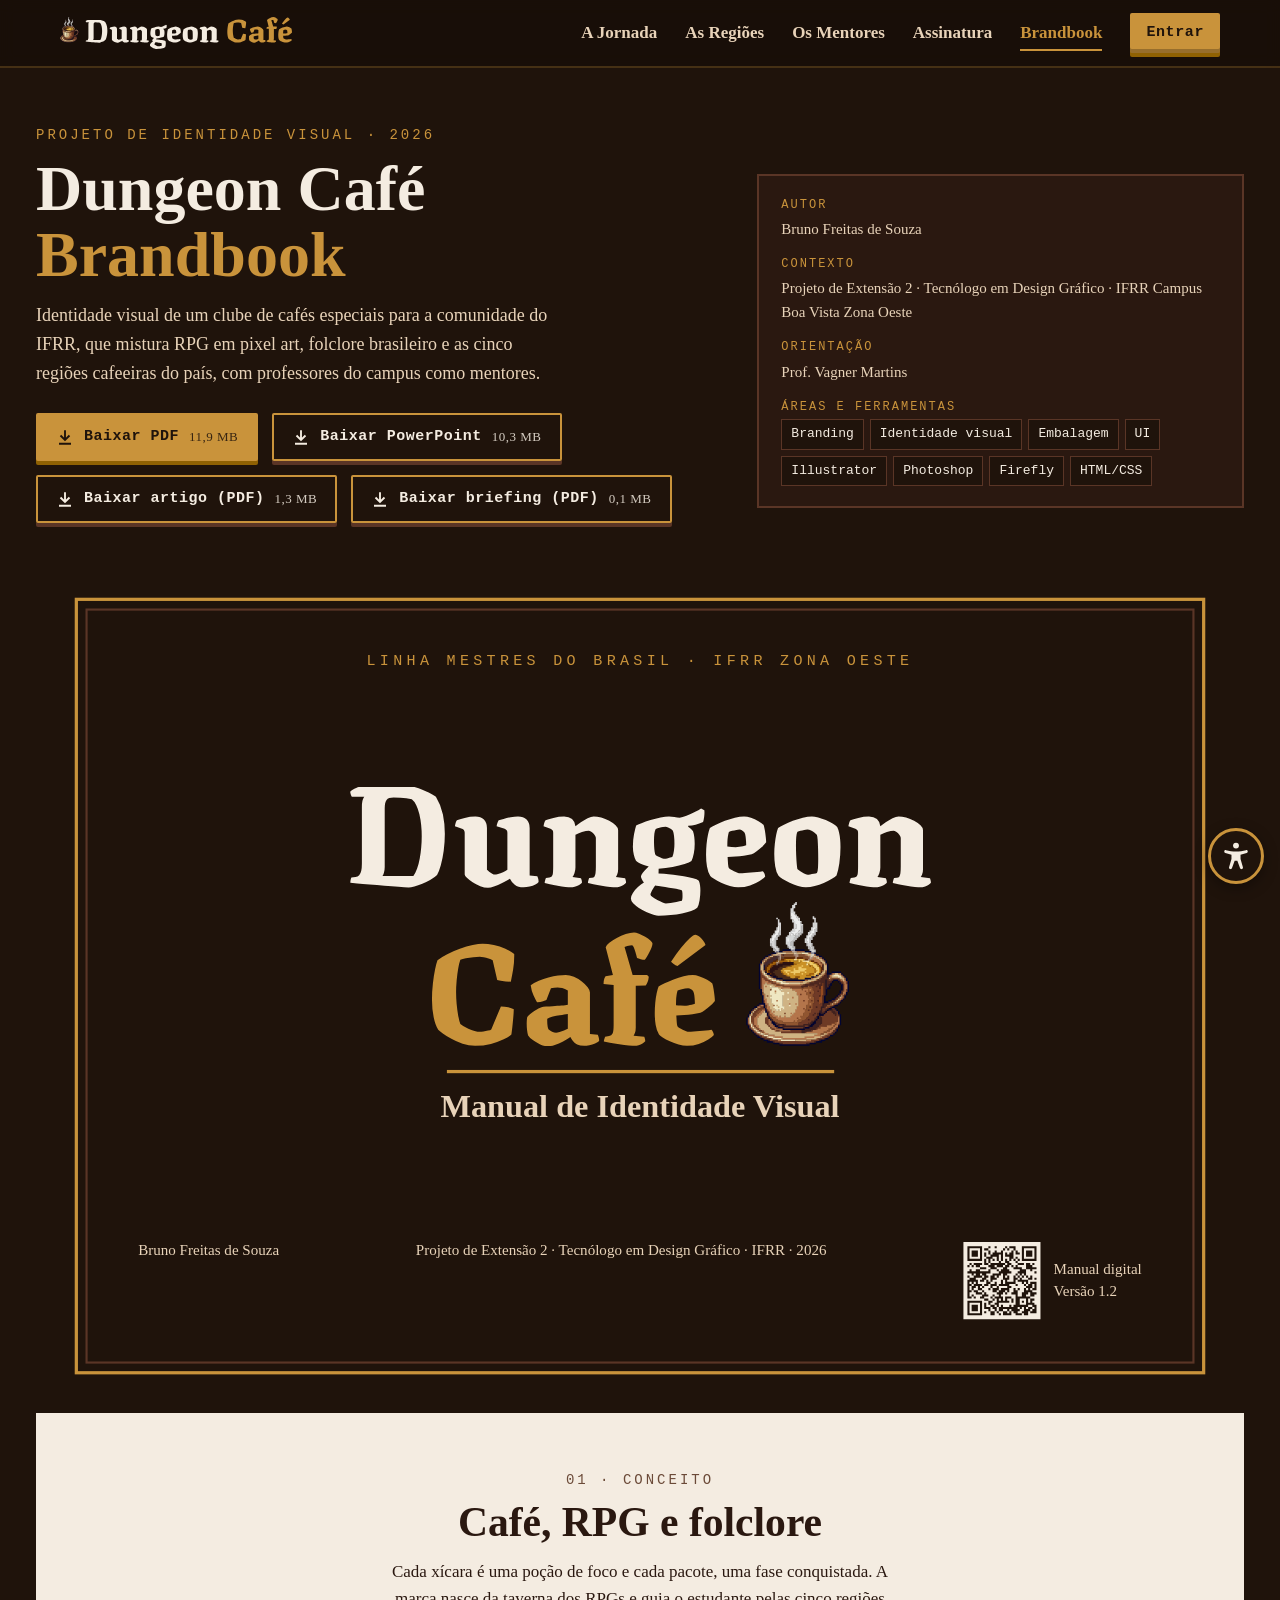
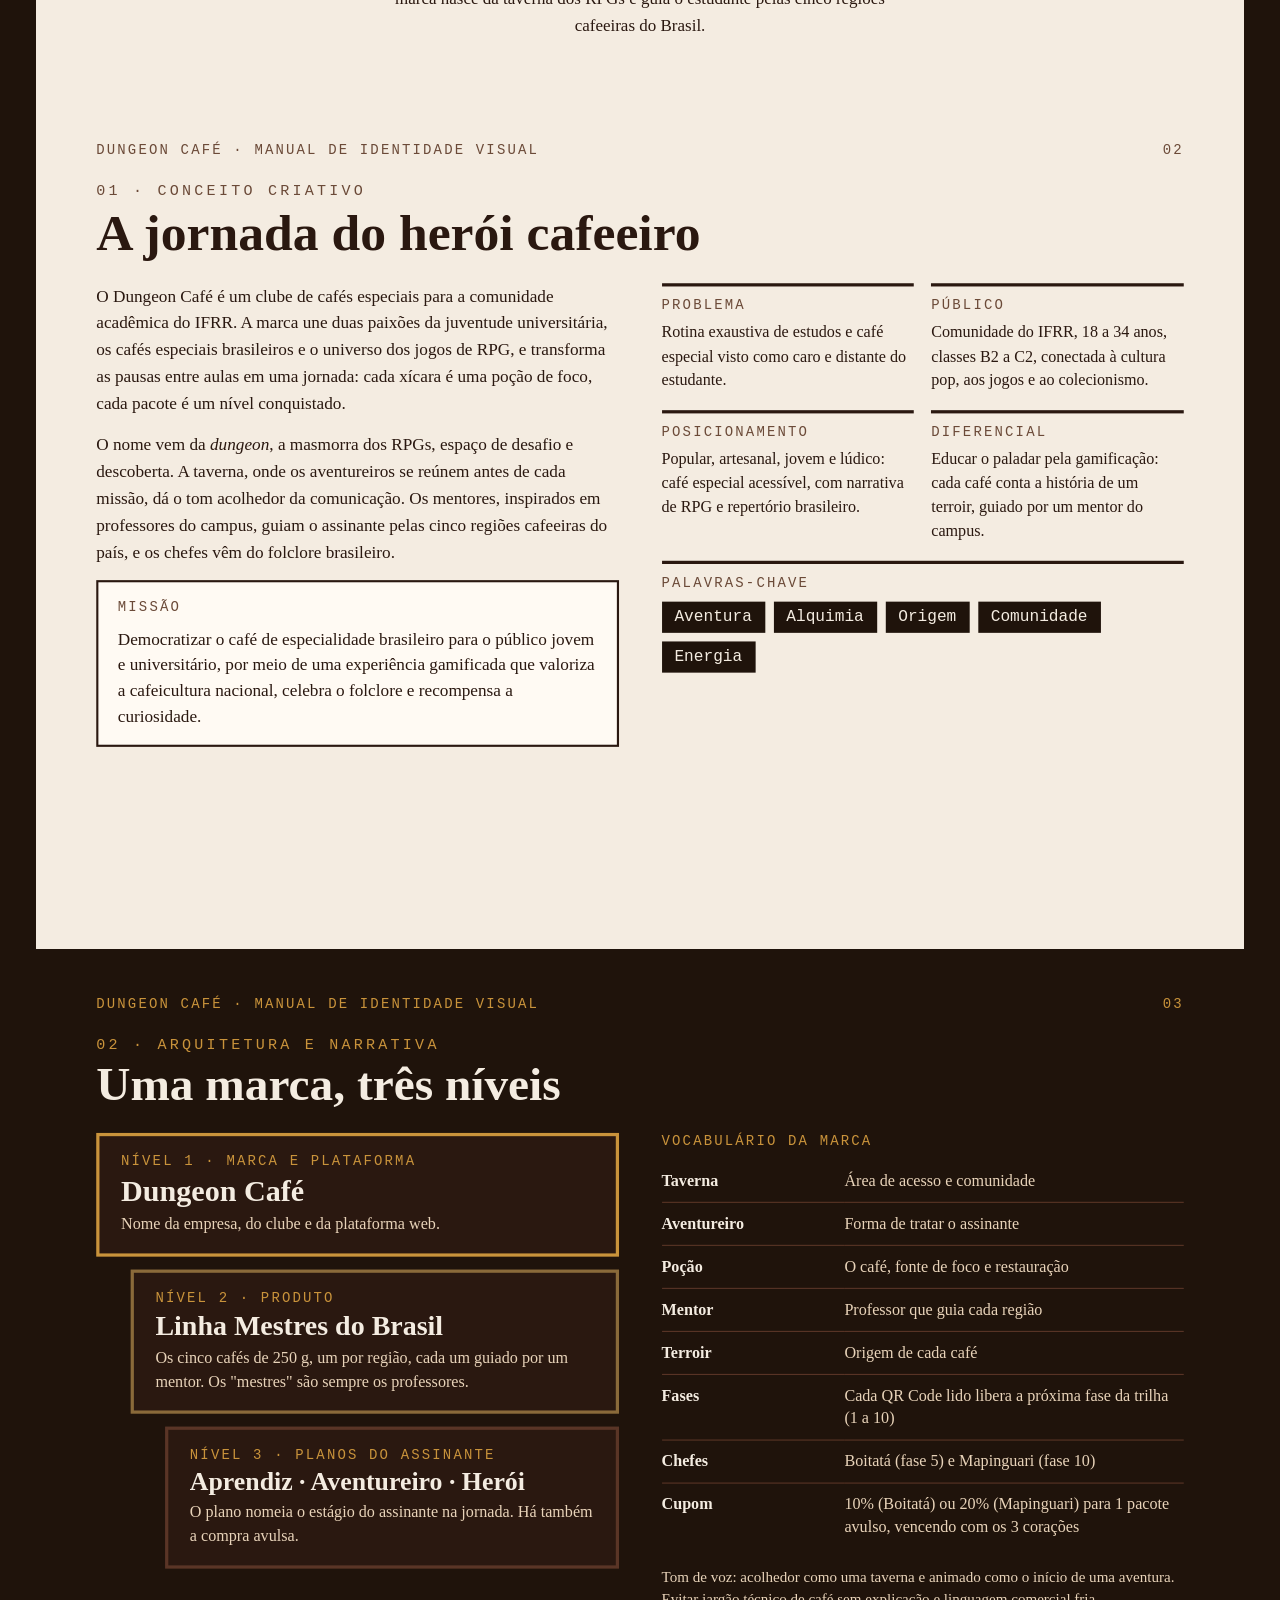
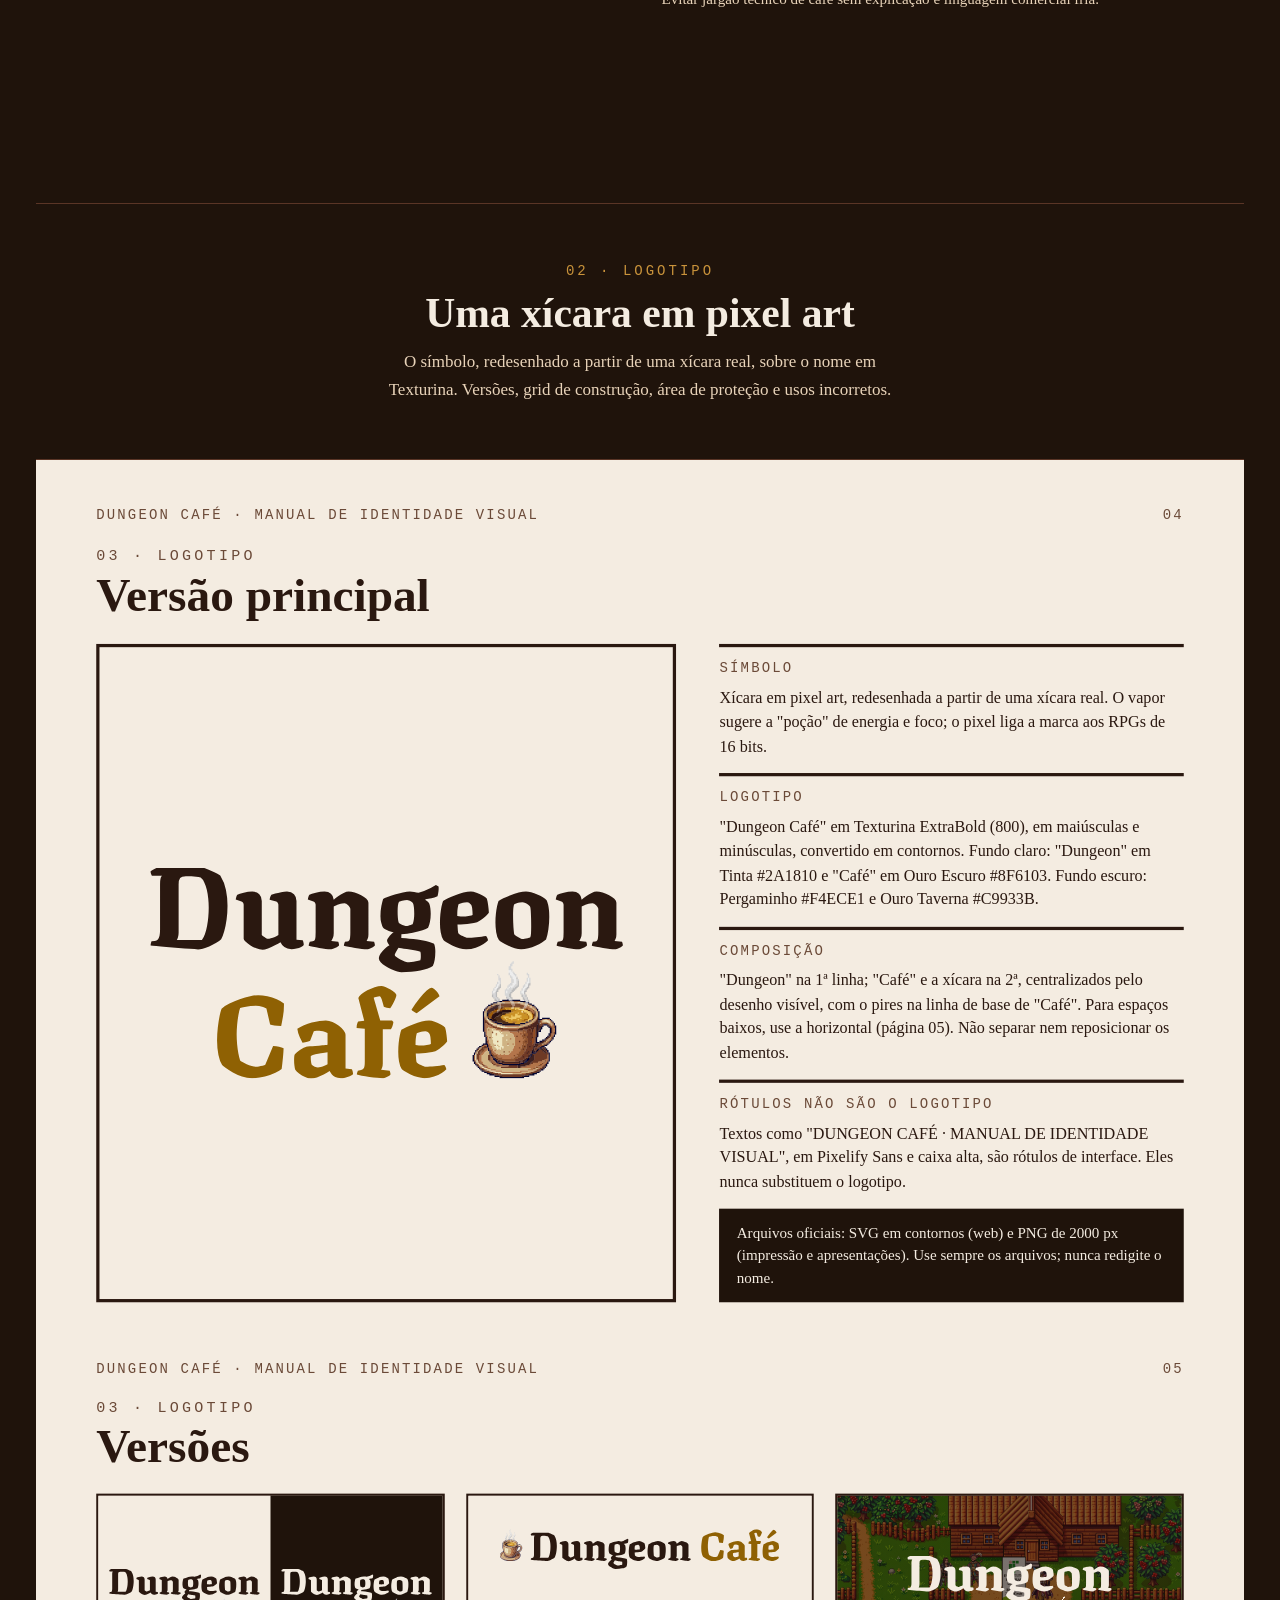
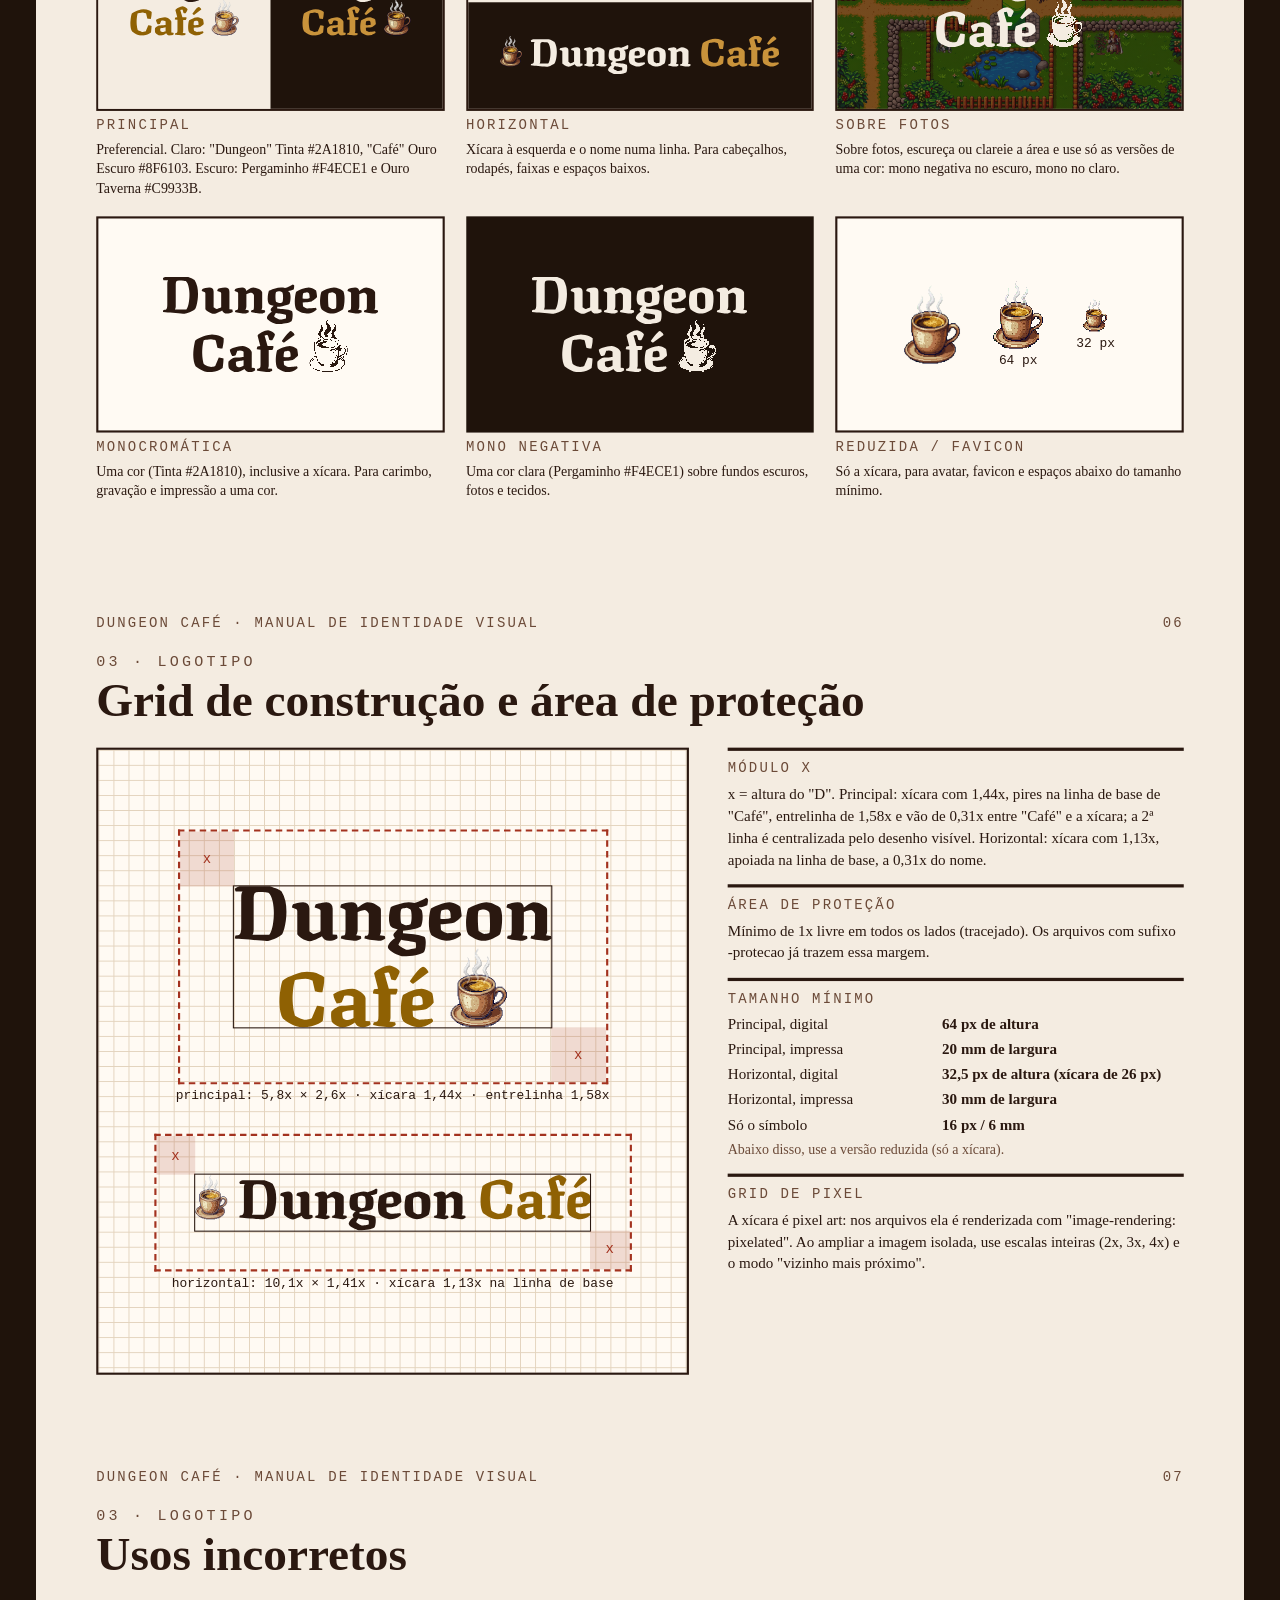
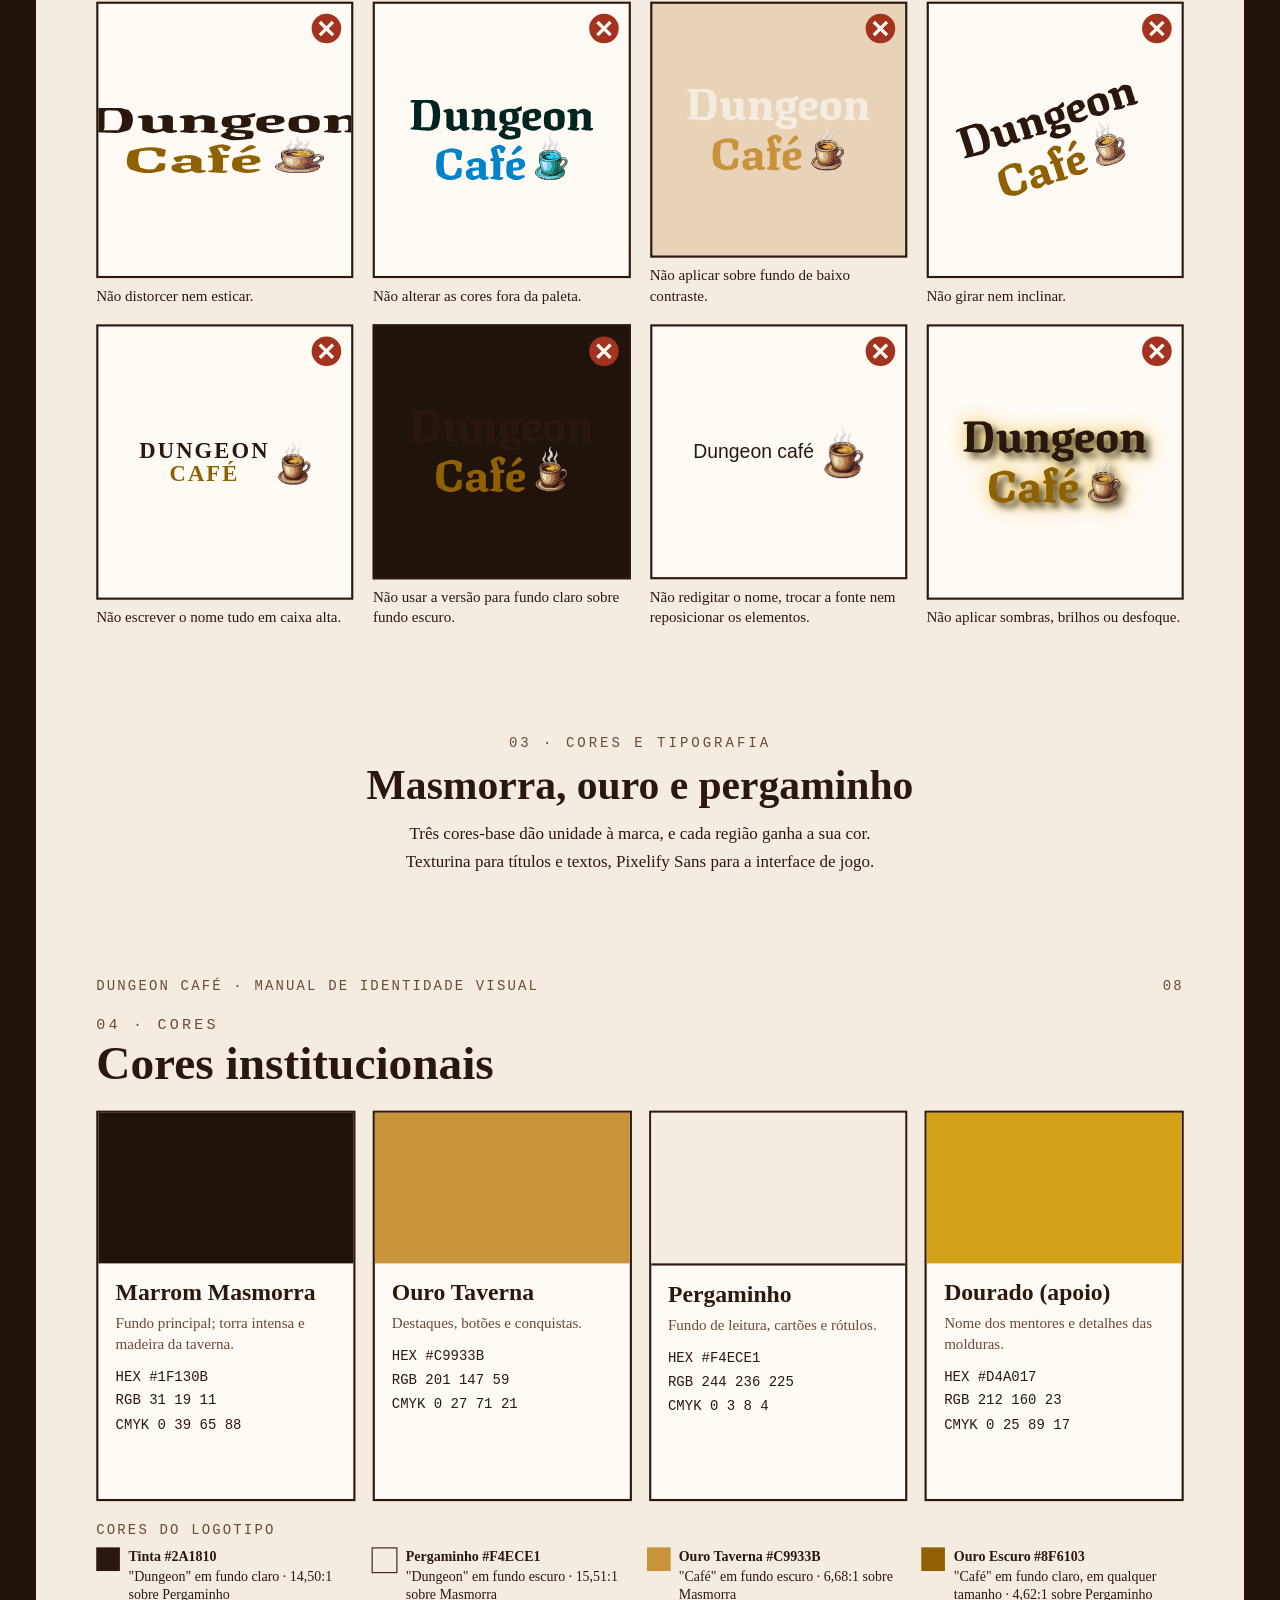
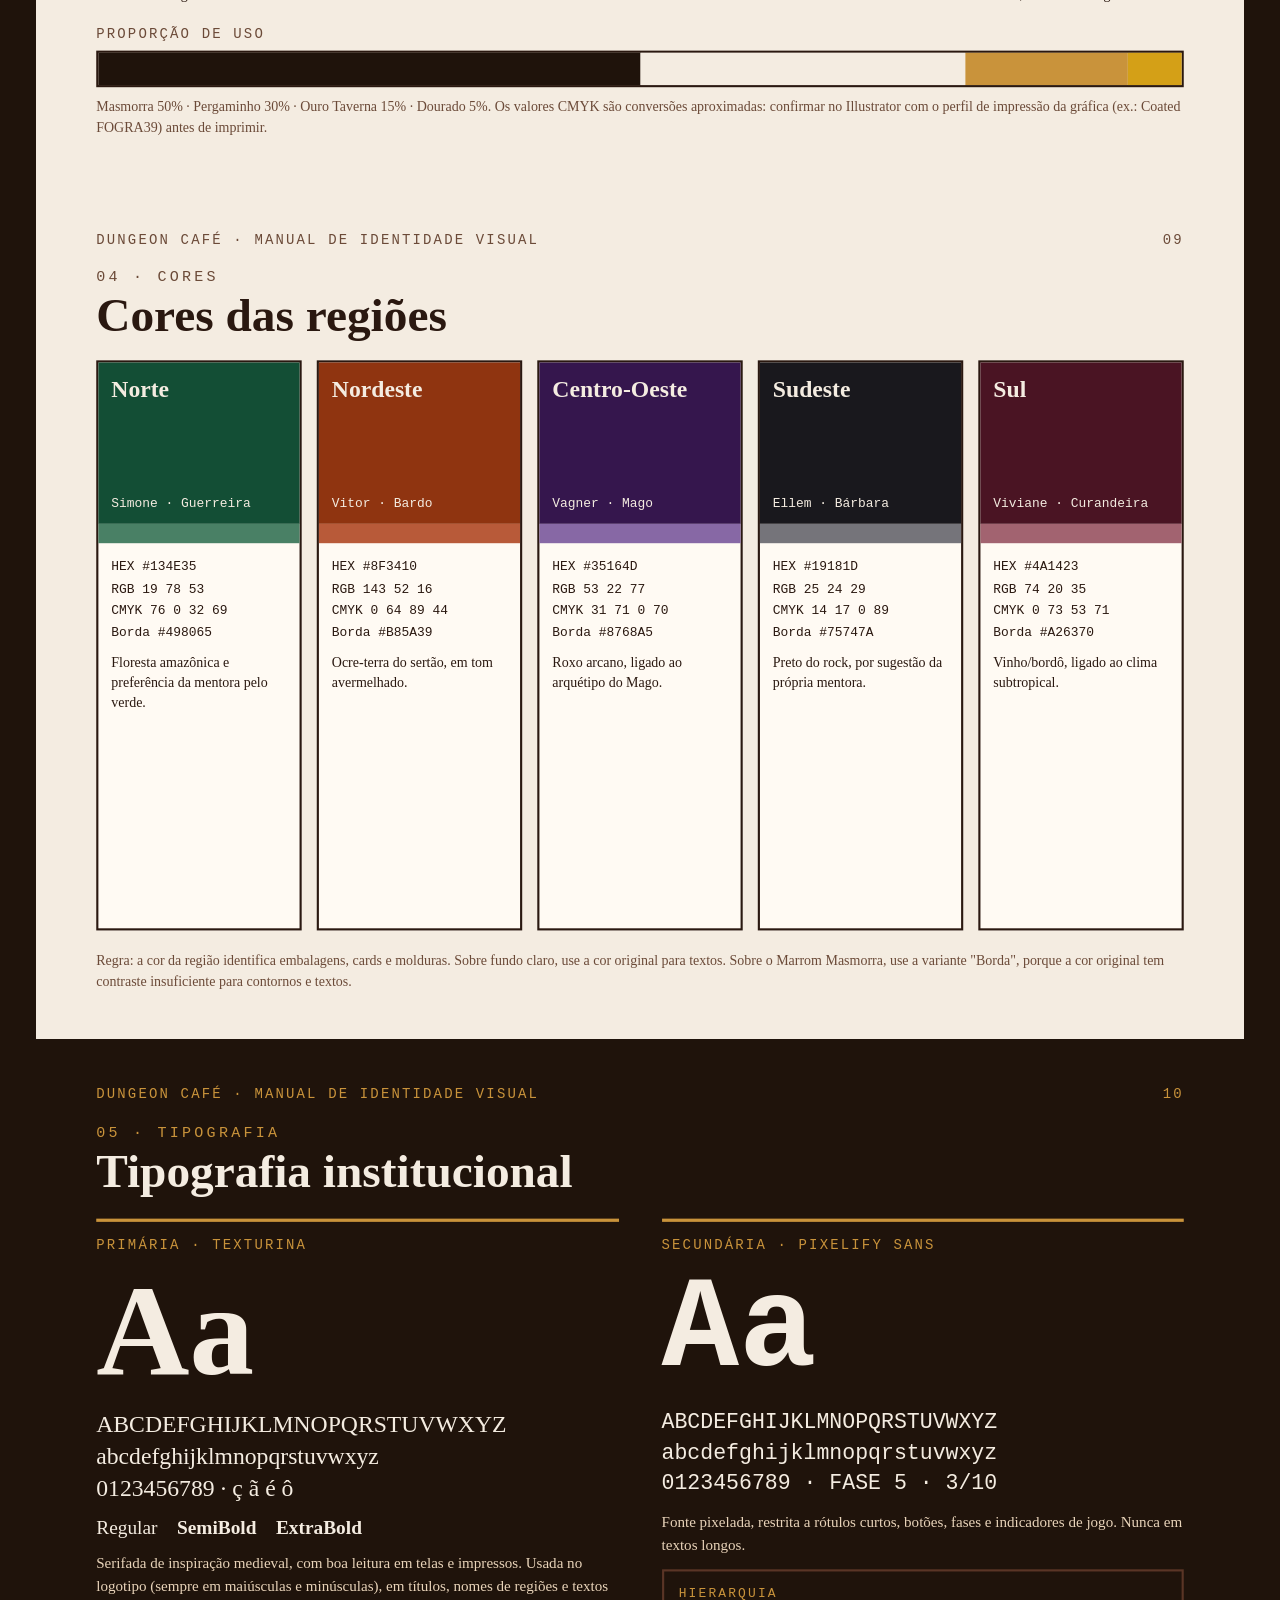
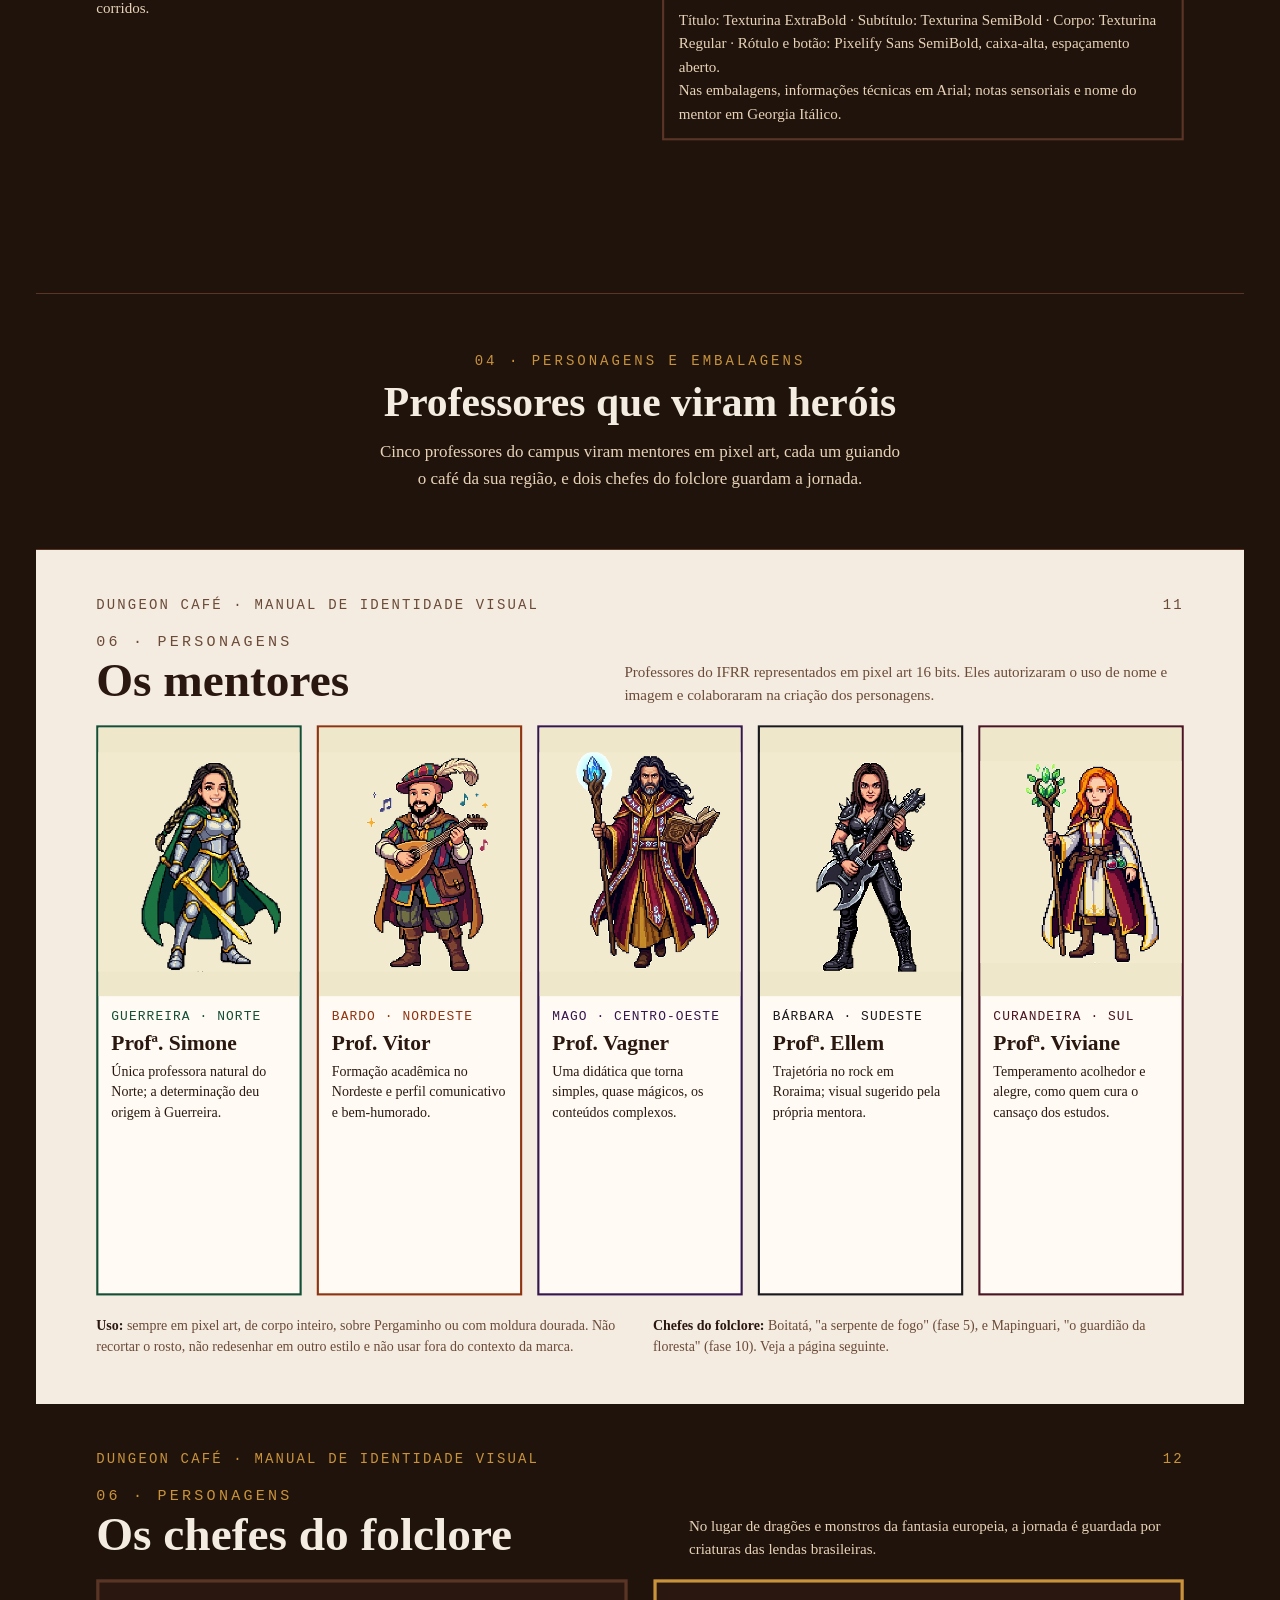
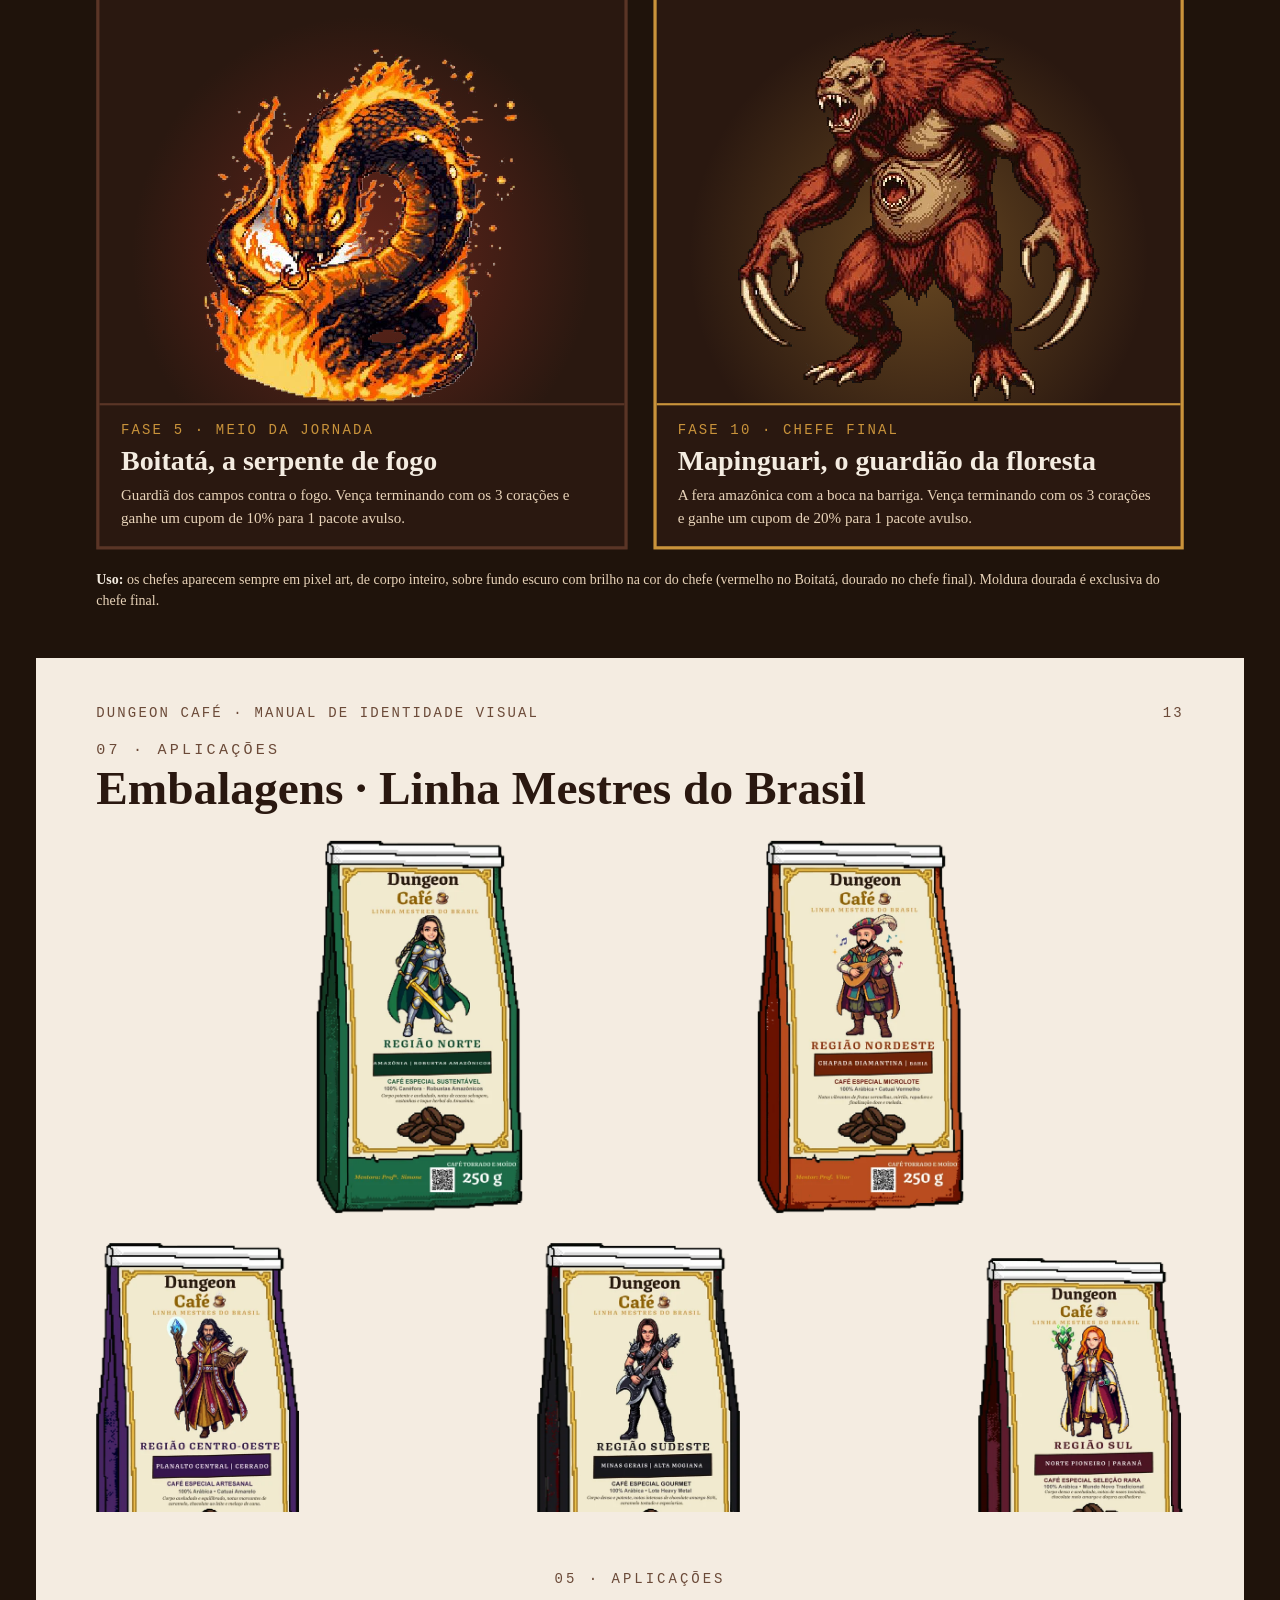
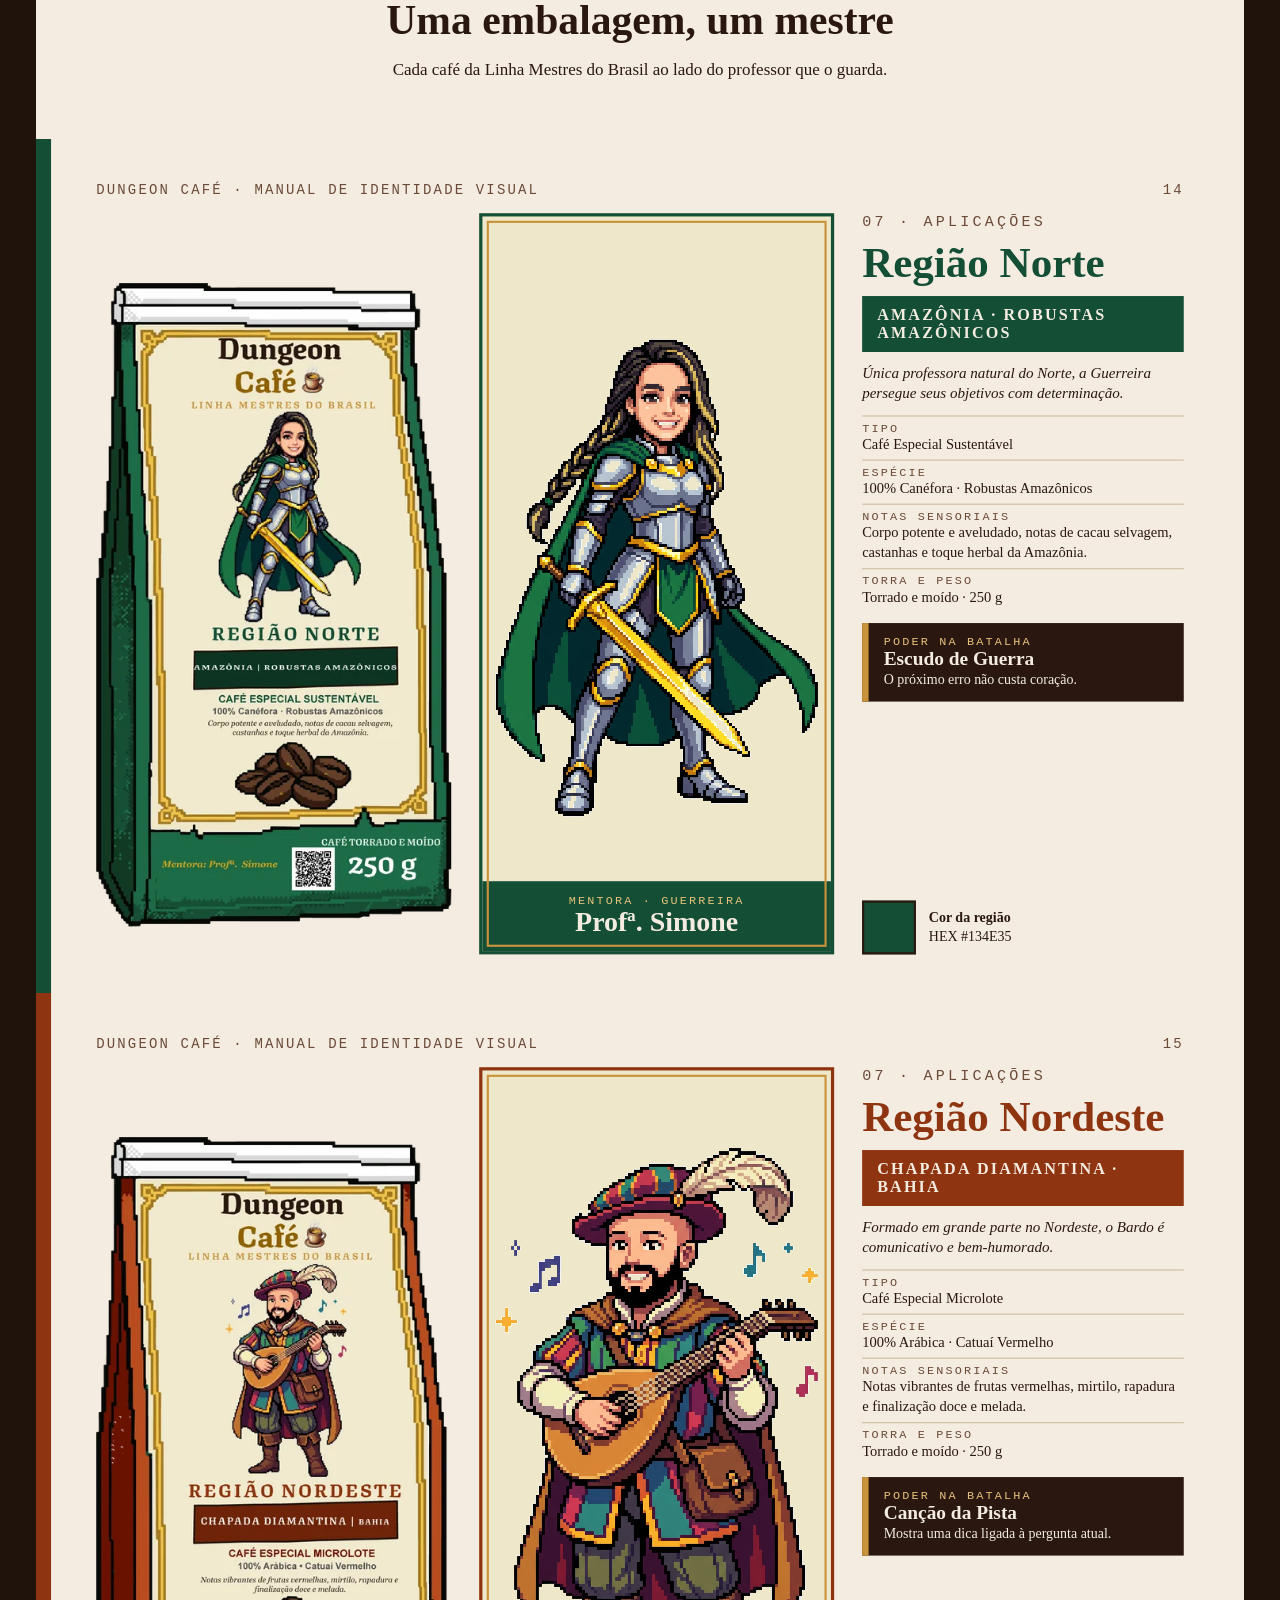
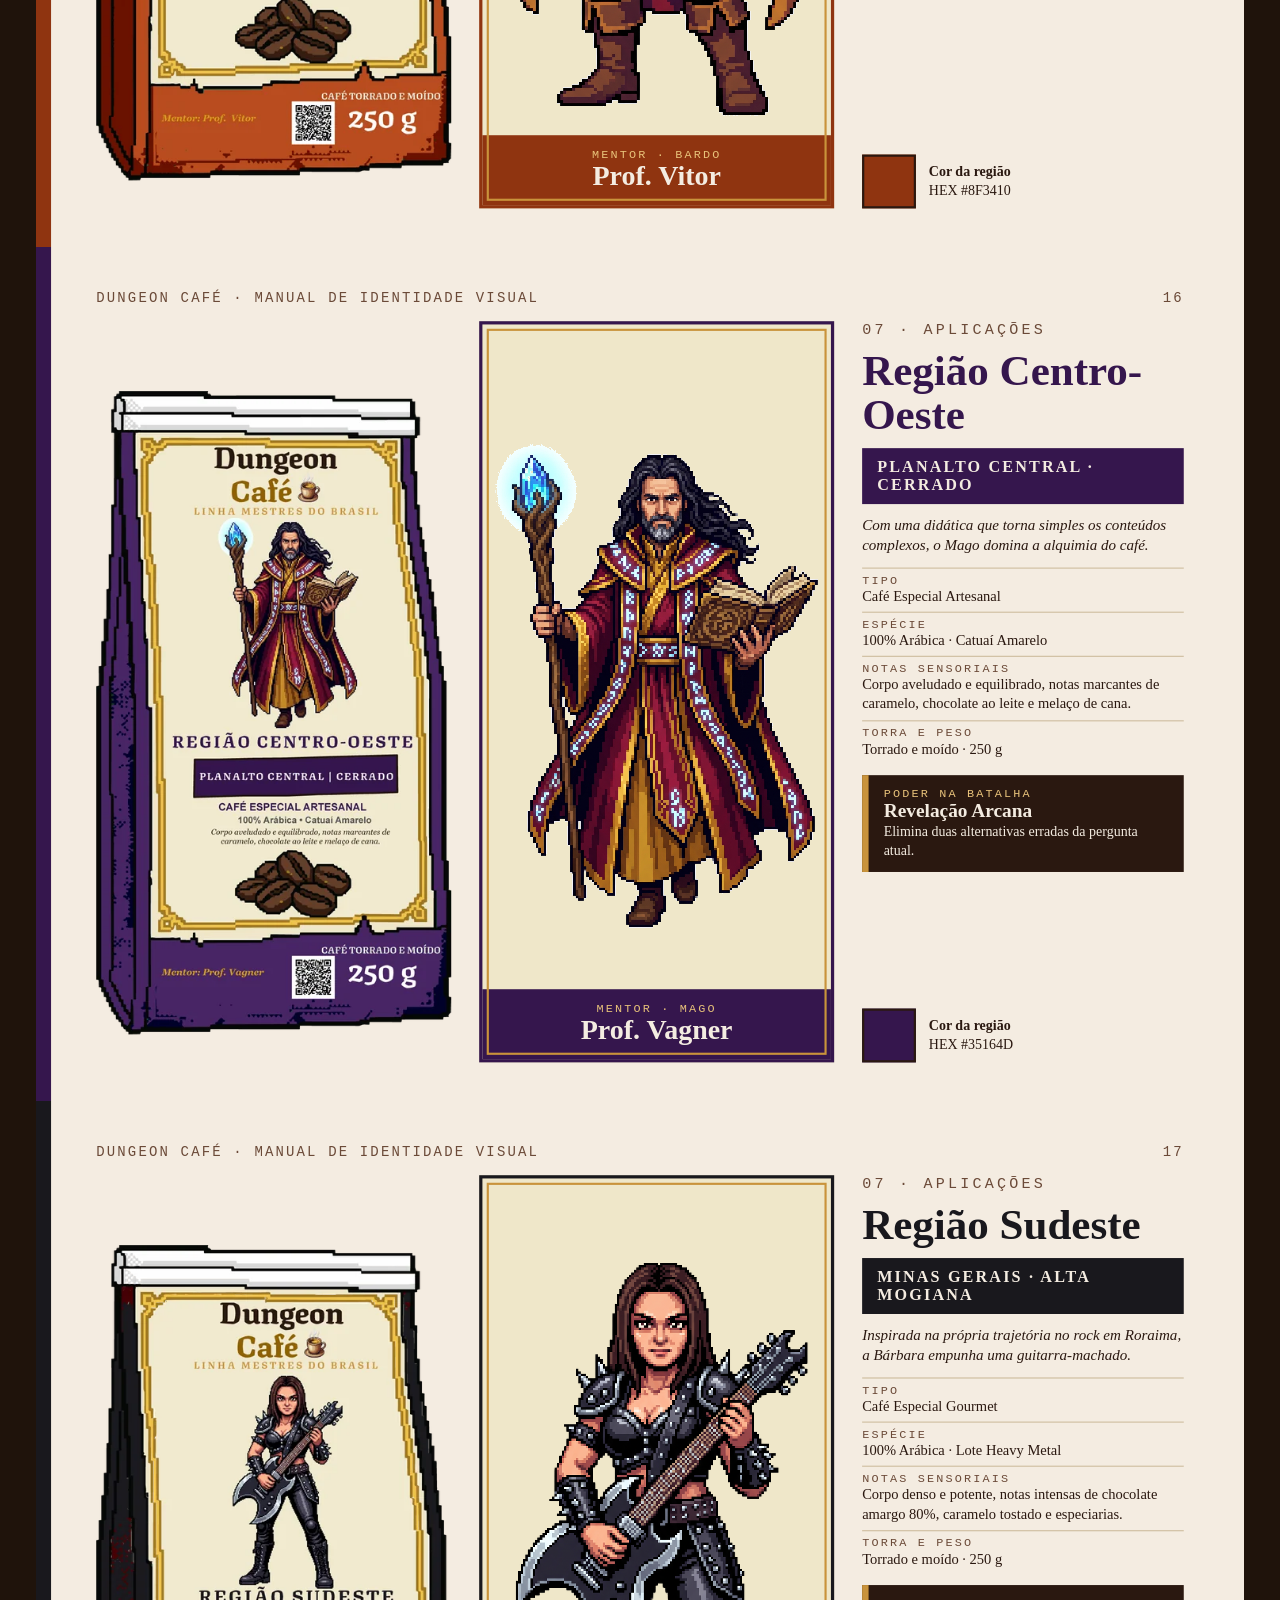
==== commit 3f48acde: "Embalagens em WebP (448 e 896 px) com <picture>, mantendo o PNG como alternativa (auditoria 18) Iníc" ====
--- a/brandbook.html
+++ b/brandbook.html
@@ -796,11 +796,11 @@
 </div>
 </div>
 <div style="display: grid; grid-template-columns: repeat(5, minmax(0, 1fr)); gap: 14px; align-items: end; flex-grow: 1;">
-<img loading="lazy" src="assets/img/embalagens/emb-norte.png" alt="Embalagem Região Norte" width="896" height="1625" style="width: 100%; height: 360px; object-fit: contain;">
-<img loading="lazy" src="assets/img/embalagens/emb-nordeste.png" alt="Embalagem Região Nordeste" width="896" height="1625" style="width: 100%; height: 360px; object-fit: contain;">
-<img loading="lazy" src="assets/img/embalagens/emb-centro-oeste.png" alt="Embalagem Região Centro-Oeste" width="896" height="1625" style="width: 100%; height: 360px; object-fit: contain;">
-<img loading="lazy" src="assets/img/embalagens/emb-sudeste.png" alt="Embalagem Região Sudeste" width="896" height="1625" style="width: 100%; height: 360px; object-fit: contain;">
-<img loading="lazy" src="assets/img/embalagens/emb-sul.png" alt="Embalagem Região Sul" width="896" height="1496" style="width: 100%; height: 360px; object-fit: contain;">
+<picture style="display: contents"><source type="image/webp" srcset="assets/img/embalagens/emb-norte-448.webp 448w, assets/img/embalagens/emb-norte-896.webp 896w" sizes="(max-width: 700px) 30vw, 360px"><img loading="lazy" src="assets/img/embalagens/emb-norte.png" alt="Embalagem Região Norte" width="896" height="1625" style="width: 100%; height: 360px; object-fit: contain;"></picture>
+<picture style="display: contents"><source type="image/webp" srcset="assets/img/embalagens/emb-nordeste-448.webp 448w, assets/img/embalagens/emb-nordeste-896.webp 896w" sizes="(max-width: 700px) 30vw, 360px"><img loading="lazy" src="assets/img/embalagens/emb-nordeste.png" alt="Embalagem Região Nordeste" width="896" height="1625" style="width: 100%; height: 360px; object-fit: contain;"></picture>
+<picture style="display: contents"><source type="image/webp" srcset="assets/img/embalagens/emb-centro-oeste-448.webp 448w, assets/img/embalagens/emb-centro-oeste-896.webp 896w" sizes="(max-width: 700px) 30vw, 360px"><img loading="lazy" src="assets/img/embalagens/emb-centro-oeste.png" alt="Embalagem Região Centro-Oeste" width="896" height="1625" style="width: 100%; height: 360px; object-fit: contain;"></picture>
+<picture style="display: contents"><source type="image/webp" srcset="assets/img/embalagens/emb-sudeste-448.webp 448w, assets/img/embalagens/emb-sudeste-896.webp 896w" sizes="(max-width: 700px) 30vw, 360px"><img loading="lazy" src="assets/img/embalagens/emb-sudeste.png" alt="Embalagem Região Sudeste" width="896" height="1625" style="width: 100%; height: 360px; object-fit: contain;"></picture>
+<picture style="display: contents"><source type="image/webp" srcset="assets/img/embalagens/emb-sul-448.webp 448w, assets/img/embalagens/emb-sul-896.webp 896w" sizes="(max-width: 700px) 30vw, 360px"><img loading="lazy" src="assets/img/embalagens/emb-sul.png" alt="Embalagem Região Sul" width="896" height="1496" style="width: 100%; height: 360px; object-fit: contain;"></picture>
 </div>
 <div style="display: grid; grid-template-columns: repeat(3, minmax(0, 1fr)); gap: 24px; font-size: 14px; line-height: 1.5; color: #2A1810;">
 <div style="border-top: 3px solid #2A1810; padding-top: 10px;"><div style="font-family: 'Pixelify Sans', monospace; font-size: 12px; letter-spacing: 2px; color: #6B4A38; margin-bottom: 4px;">ESTRUTURA FIXA</div>Pacote stand-up de 250 g, café torrado e moído. Topo: marca e "Linha Mestres do Brasil". Centro: mentor em moldura de pergaminho com borda dourada.</div>
@@ -820,7 +820,7 @@
 <div style="display: flex; justify-content: space-between; font-family: 'Pixelify Sans', monospace; font-size: 13px; letter-spacing: 2px; color: #6B4A38;"><span>DUNGEON CAFÉ · MANUAL DE IDENTIDADE VISUAL</span><span>14</span></div>
 <div style="display: grid; grid-template-columns: 330px 330px 1fr; gap: 26px; flex-grow: 1; min-height: 0;">
   <div style="display: flex; align-items: flex-end; justify-content: center;">
-    <img loading="lazy" src="assets/img/embalagens/emb-norte.png" alt="Embalagem Região Norte" style="height: 650px; width: auto; max-width: 330px; object-fit: contain;">
+    <picture style="display: contents"><source type="image/webp" srcset="assets/img/embalagens/emb-norte-448.webp 448w, assets/img/embalagens/emb-norte-896.webp 896w" sizes="(max-width: 700px) 30vw, 360px"><img loading="lazy" src="assets/img/embalagens/emb-norte.png" alt="Embalagem Região Norte" style="height: 650px; width: auto; max-width: 330px; object-fit: contain;"></picture>
   </div>
   <div style="display: flex; flex-direction: column; background: #EFE7C9; border: 3px solid #134E35; outline: 2px solid #C9933B; outline-offset: -9px;">
     <div style="flex-grow: 1; display: flex; align-items: flex-end; justify-content: center; padding: 14px 12px 0;">
@@ -854,7 +854,7 @@
 <div style="display: flex; justify-content: space-between; font-family: 'Pixelify Sans', monospace; font-size: 13px; letter-spacing: 2px; color: #6B4A38;"><span>DUNGEON CAFÉ · MANUAL DE IDENTIDADE VISUAL</span><span>15</span></div>
 <div style="display: grid; grid-template-columns: 330px 330px 1fr; gap: 26px; flex-grow: 1; min-height: 0;">
   <div style="display: flex; align-items: flex-end; justify-content: center;">
-    <img loading="lazy" src="assets/img/embalagens/emb-nordeste.png" alt="Embalagem Região Nordeste" style="height: 650px; width: auto; max-width: 330px; object-fit: contain;">
+    <picture style="display: contents"><source type="image/webp" srcset="assets/img/embalagens/emb-nordeste-448.webp 448w, assets/img/embalagens/emb-nordeste-896.webp 896w" sizes="(max-width: 700px) 30vw, 360px"><img loading="lazy" src="assets/img/embalagens/emb-nordeste.png" alt="Embalagem Região Nordeste" style="height: 650px; width: auto; max-width: 330px; object-fit: contain;"></picture>
   </div>
   <div style="display: flex; flex-direction: column; background: #EFE7C9; border: 3px solid #8F3410; outline: 2px solid #C9933B; outline-offset: -9px;">
     <div style="flex-grow: 1; display: flex; align-items: flex-end; justify-content: center; padding: 14px 12px 0;">
@@ -888,7 +888,7 @@
 <div style="display: flex; justify-content: space-between; font-family: 'Pixelify Sans', monospace; font-size: 13px; letter-spacing: 2px; color: #6B4A38;"><span>DUNGEON CAFÉ · MANUAL DE IDENTIDADE VISUAL</span><span>16</span></div>
 <div style="display: grid; grid-template-columns: 330px 330px 1fr; gap: 26px; flex-grow: 1; min-height: 0;">
   <div style="display: flex; align-items: flex-end; justify-content: center;">
-    <img loading="lazy" src="assets/img/embalagens/emb-centro-oeste.png" alt="Embalagem Região Centro-Oeste" style="height: 650px; width: auto; max-width: 330px; object-fit: contain;">
+    <picture style="display: contents"><source type="image/webp" srcset="assets/img/embalagens/emb-centro-oeste-448.webp 448w, assets/img/embalagens/emb-centro-oeste-896.webp 896w" sizes="(max-width: 700px) 30vw, 360px"><img loading="lazy" src="assets/img/embalagens/emb-centro-oeste.png" alt="Embalagem Região Centro-Oeste" style="height: 650px; width: auto; max-width: 330px; object-fit: contain;"></picture>
   </div>
   <div style="display: flex; flex-direction: column; background: #EFE7C9; border: 3px solid #35164D; outline: 2px solid #C9933B; outline-offset: -9px;">
     <div style="flex-grow: 1; display: flex; align-items: flex-end; justify-content: center; padding: 14px 12px 0;">
@@ -922,7 +922,7 @@
 <div style="display: flex; justify-content: space-between; font-family: 'Pixelify Sans', monospace; font-size: 13px; letter-spacing: 2px; color: #6B4A38;"><span>DUNGEON CAFÉ · MANUAL DE IDENTIDADE VISUAL</span><span>17</span></div>
 <div style="display: grid; grid-template-columns: 330px 330px 1fr; gap: 26px; flex-grow: 1; min-height: 0;">
   <div style="display: flex; align-items: flex-end; justify-content: center;">
-    <img loading="lazy" src="assets/img/embalagens/emb-sudeste.png" alt="Embalagem Região Sudeste" style="height: 650px; width: auto; max-width: 330px; object-fit: contain;">
+    <picture style="display: contents"><source type="image/webp" srcset="assets/img/embalagens/emb-sudeste-448.webp 448w, assets/img/embalagens/emb-sudeste-896.webp 896w" sizes="(max-width: 700px) 30vw, 360px"><img loading="lazy" src="assets/img/embalagens/emb-sudeste.png" alt="Embalagem Região Sudeste" style="height: 650px; width: auto; max-width: 330px; object-fit: contain;"></picture>
   </div>
   <div style="display: flex; flex-direction: column; background: #EFE7C9; border: 3px solid #19181D; outline: 2px solid #C9933B; outline-offset: -9px;">
     <div style="flex-grow: 1; display: flex; align-items: flex-end; justify-content: center; padding: 14px 12px 0;">
@@ -956,7 +956,7 @@
 <div style="display: flex; justify-content: space-between; font-family: 'Pixelify Sans', monospace; font-size: 13px; letter-spacing: 2px; color: #6B4A38;"><span>DUNGEON CAFÉ · MANUAL DE IDENTIDADE VISUAL</span><span>18</span></div>
 <div style="display: grid; grid-template-columns: 330px 330px 1fr; gap: 26px; flex-grow: 1; min-height: 0;">
   <div style="display: flex; align-items: flex-end; justify-content: center;">
-    <img loading="lazy" src="assets/img/embalagens/emb-sul.png" alt="Embalagem Região Sul" style="height: 650px; width: auto; max-width: 330px; object-fit: contain;">
+    <picture style="display: contents"><source type="image/webp" srcset="assets/img/embalagens/emb-sul-448.webp 448w, assets/img/embalagens/emb-sul-896.webp 896w" sizes="(max-width: 700px) 30vw, 360px"><img loading="lazy" src="assets/img/embalagens/emb-sul.png" alt="Embalagem Região Sul" style="height: 650px; width: auto; max-width: 330px; object-fit: contain;"></picture>
   </div>
   <div style="display: flex; flex-direction: column; background: #EFE7C9; border: 3px solid #4A1423; outline: 2px solid #C9933B; outline-offset: -9px;">
     <div style="flex-grow: 1; display: flex; align-items: flex-end; justify-content: center; padding: 14px 12px 0;">
@@ -1312,7 +1312,7 @@
       <li class="autoria__item">
         <span class="autoria__icone autoria__icone--ge" aria-hidden="true">Ge</span>
         <span class="autoria__nome">Gemini</span>
-        <span class="autoria__papel">Lições e sugestão por foto</span>
+        <span class="autoria__papel">Lições</span>
       </li>
       <li class="autoria__item">
         <span class="autoria__icone autoria__icone--claude" aria-hidden="true">
@@ -1328,7 +1328,7 @@
         <span class="autoria__papel">Autor do projeto</span>
       </li>
     </ul>
-    <p class="autoria__nota">O Adobe Firefly, com modelo de imagem do Google, gerou as ilustrações dos mentores a partir de fotos dos professores, que autorizaram o uso, a imagem de referência do Mapinguari e imagens de apoio da embalagem e do banner. O Google Antigravity gerou as versões chibi e as aparências dos avatares. O Gemini redigiu as lições a partir de trechos de fontes e sugere, de forma opcional, a aparência do avatar por foto. O Claude, da Anthropic, foi usado no levantamento de referências, na pesquisa e auditoria do conteúdo, no código, na revisão do texto e no encurtamento dos diálogos das lições a partir do texto já aprovado. Os chefes foram compostos pelo autor a partir de imagens de referência, tratadas e vetorizadas no Photoshop e no Illustrator. Todo conteúdo gerado foi revisado e aprovado pelo autor.</p>
+    <p class="autoria__nota">O Adobe Firefly, com modelo de imagem do Google, gerou as ilustrações dos mentores a partir de fotos dos professores, que autorizaram o uso, a imagem de referência do Mapinguari e imagens de apoio da embalagem e do banner. O Google Antigravity gerou as versões chibi e as aparências dos avatares. O Gemini redigiu as lições a partir de trechos de fontes. O Claude, da Anthropic, foi usado no levantamento de referências, na pesquisa e auditoria do conteúdo, no código, na revisão do texto e no encurtamento dos diálogos das lições a partir do texto já aprovado. Os chefes foram compostos pelo autor a partir de imagens de referência, tratadas e vetorizadas no Photoshop e no Illustrator. Todo conteúdo gerado foi revisado e aprovado pelo autor.</p>
   </section>
 
   <section class="fim" aria-labelledby="fim-titulo">
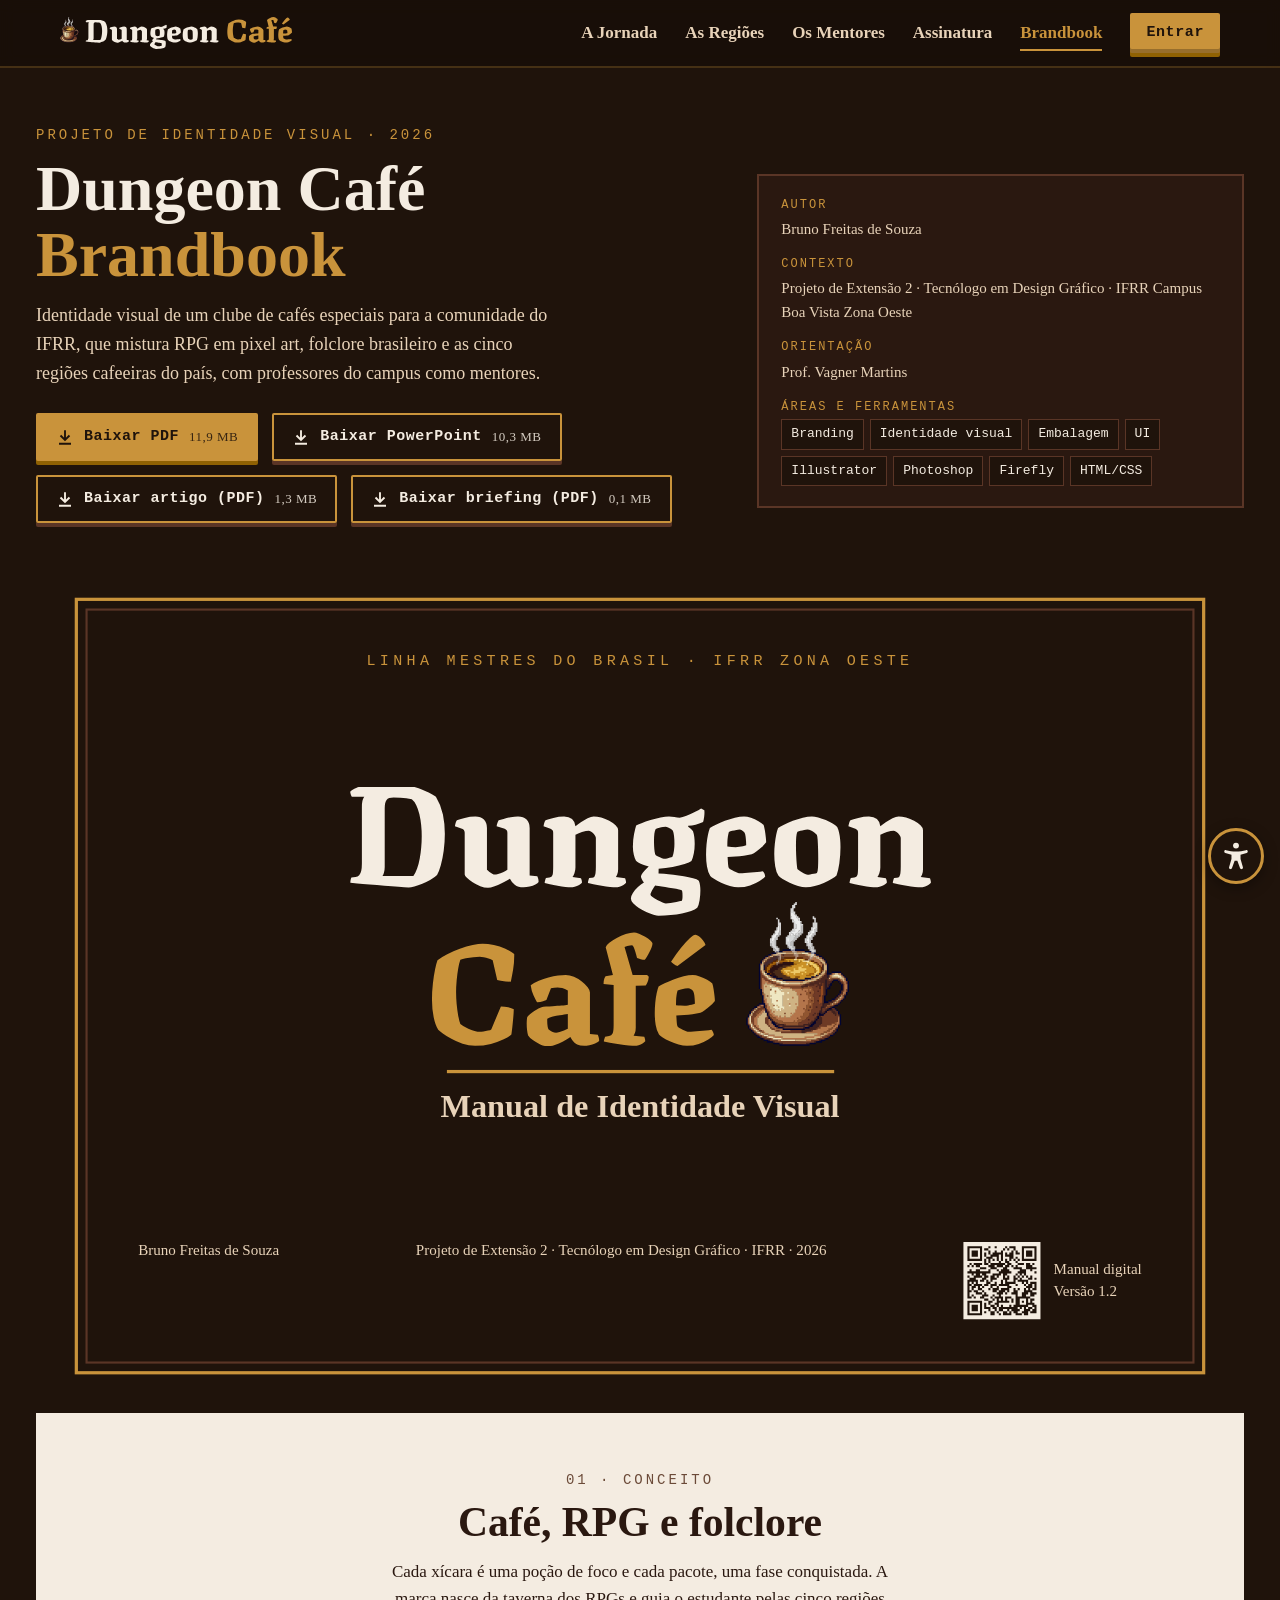
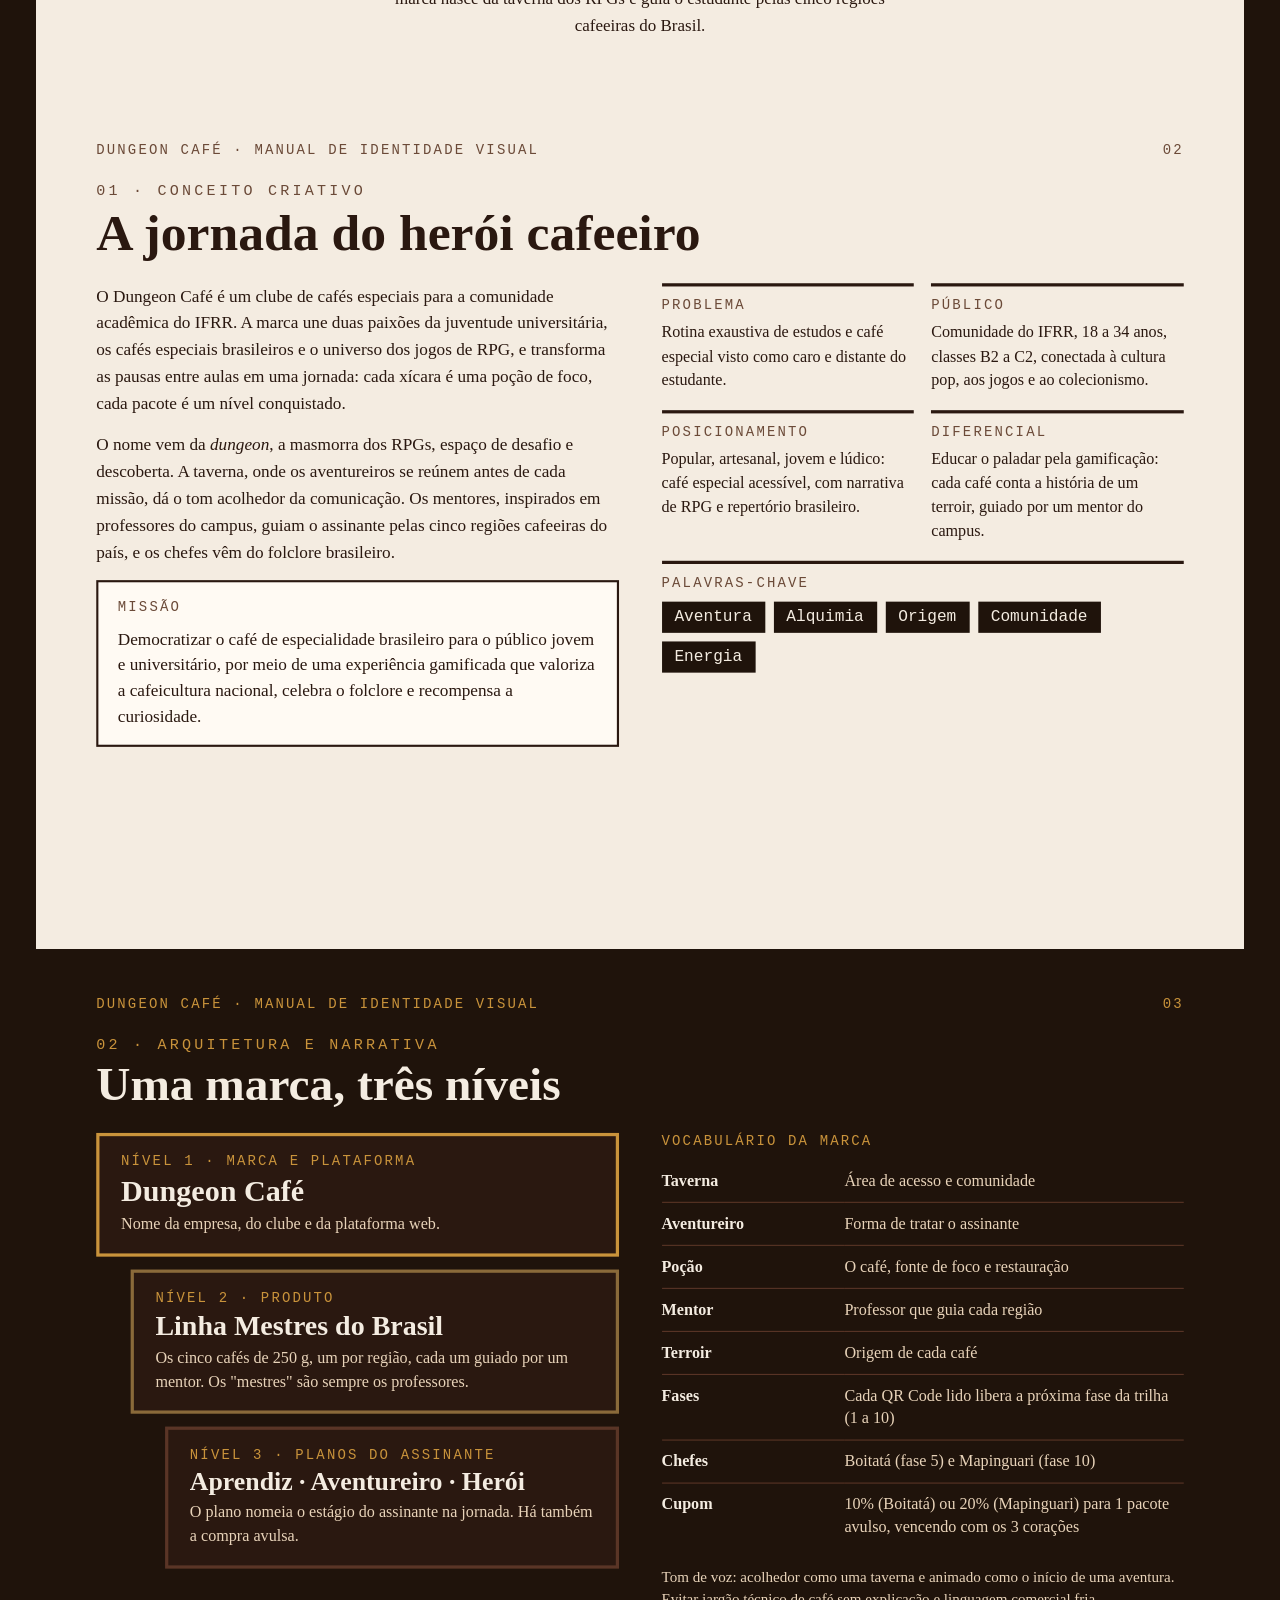
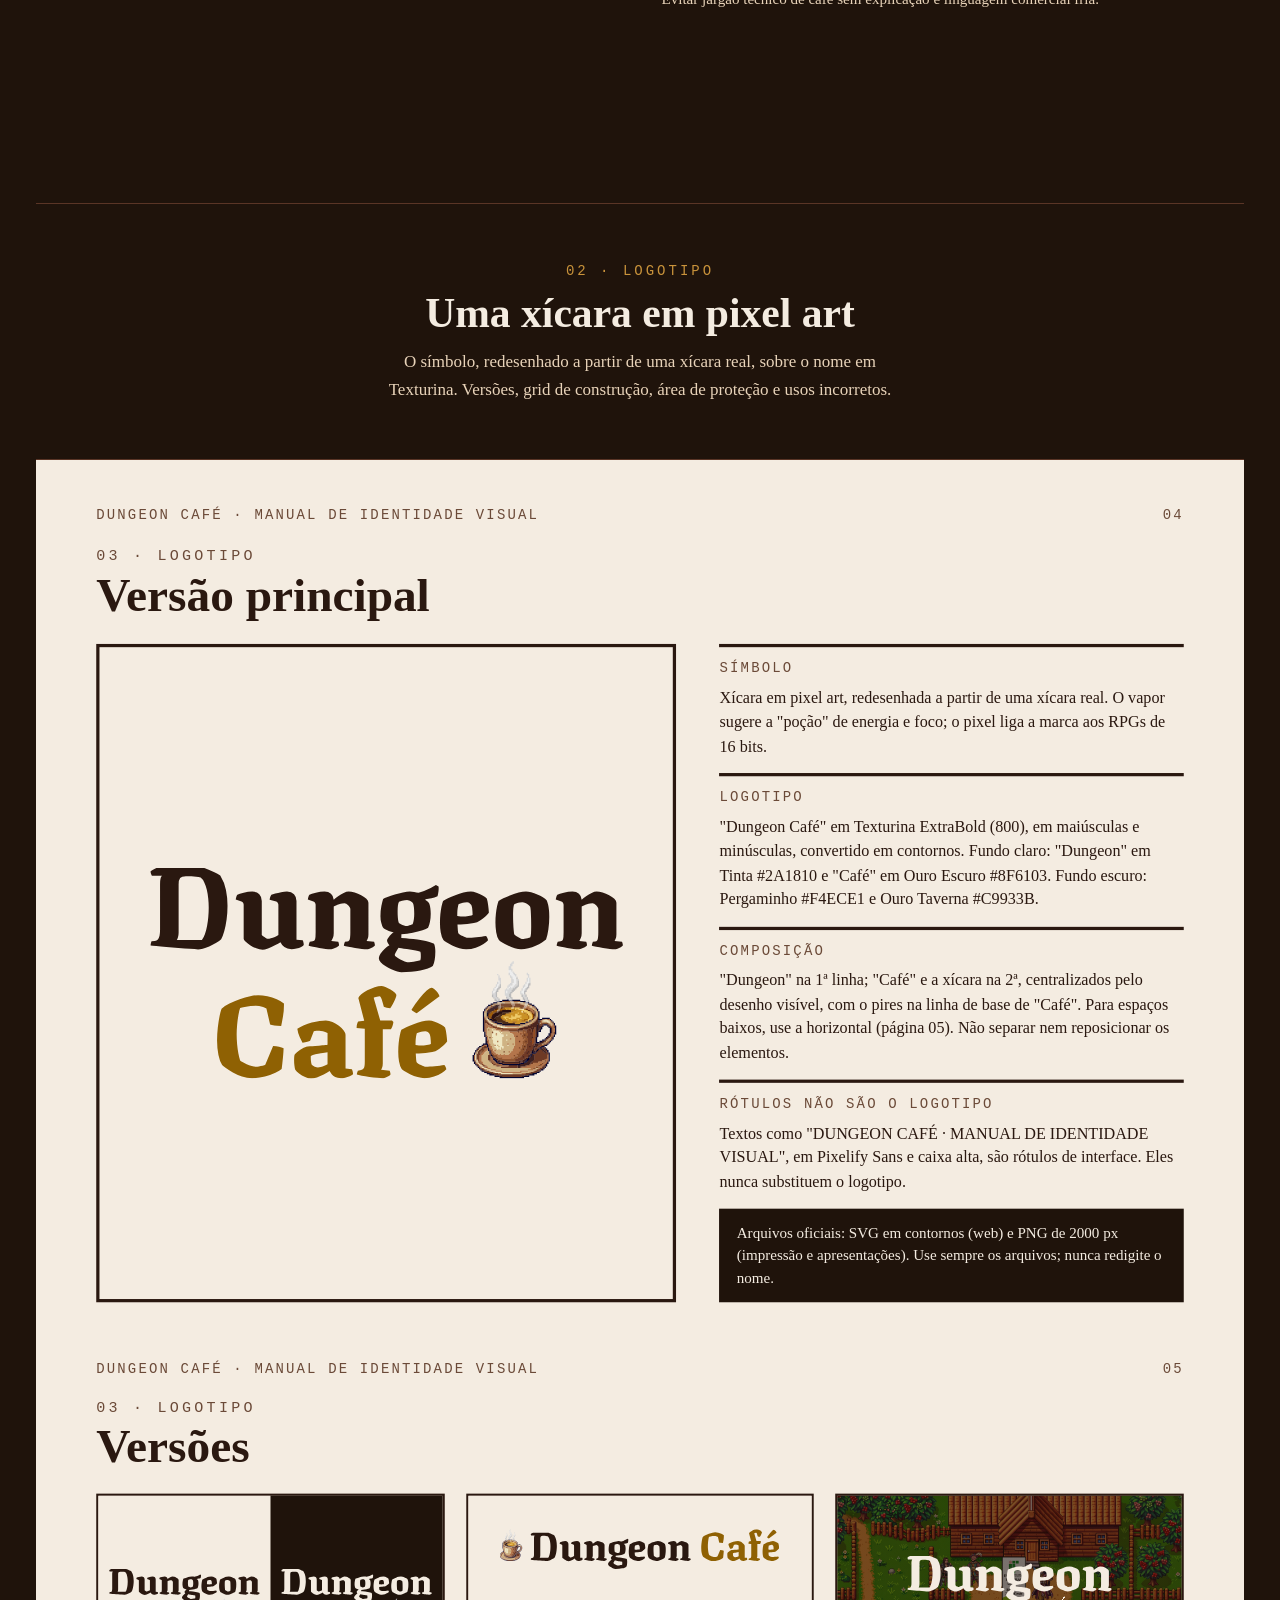
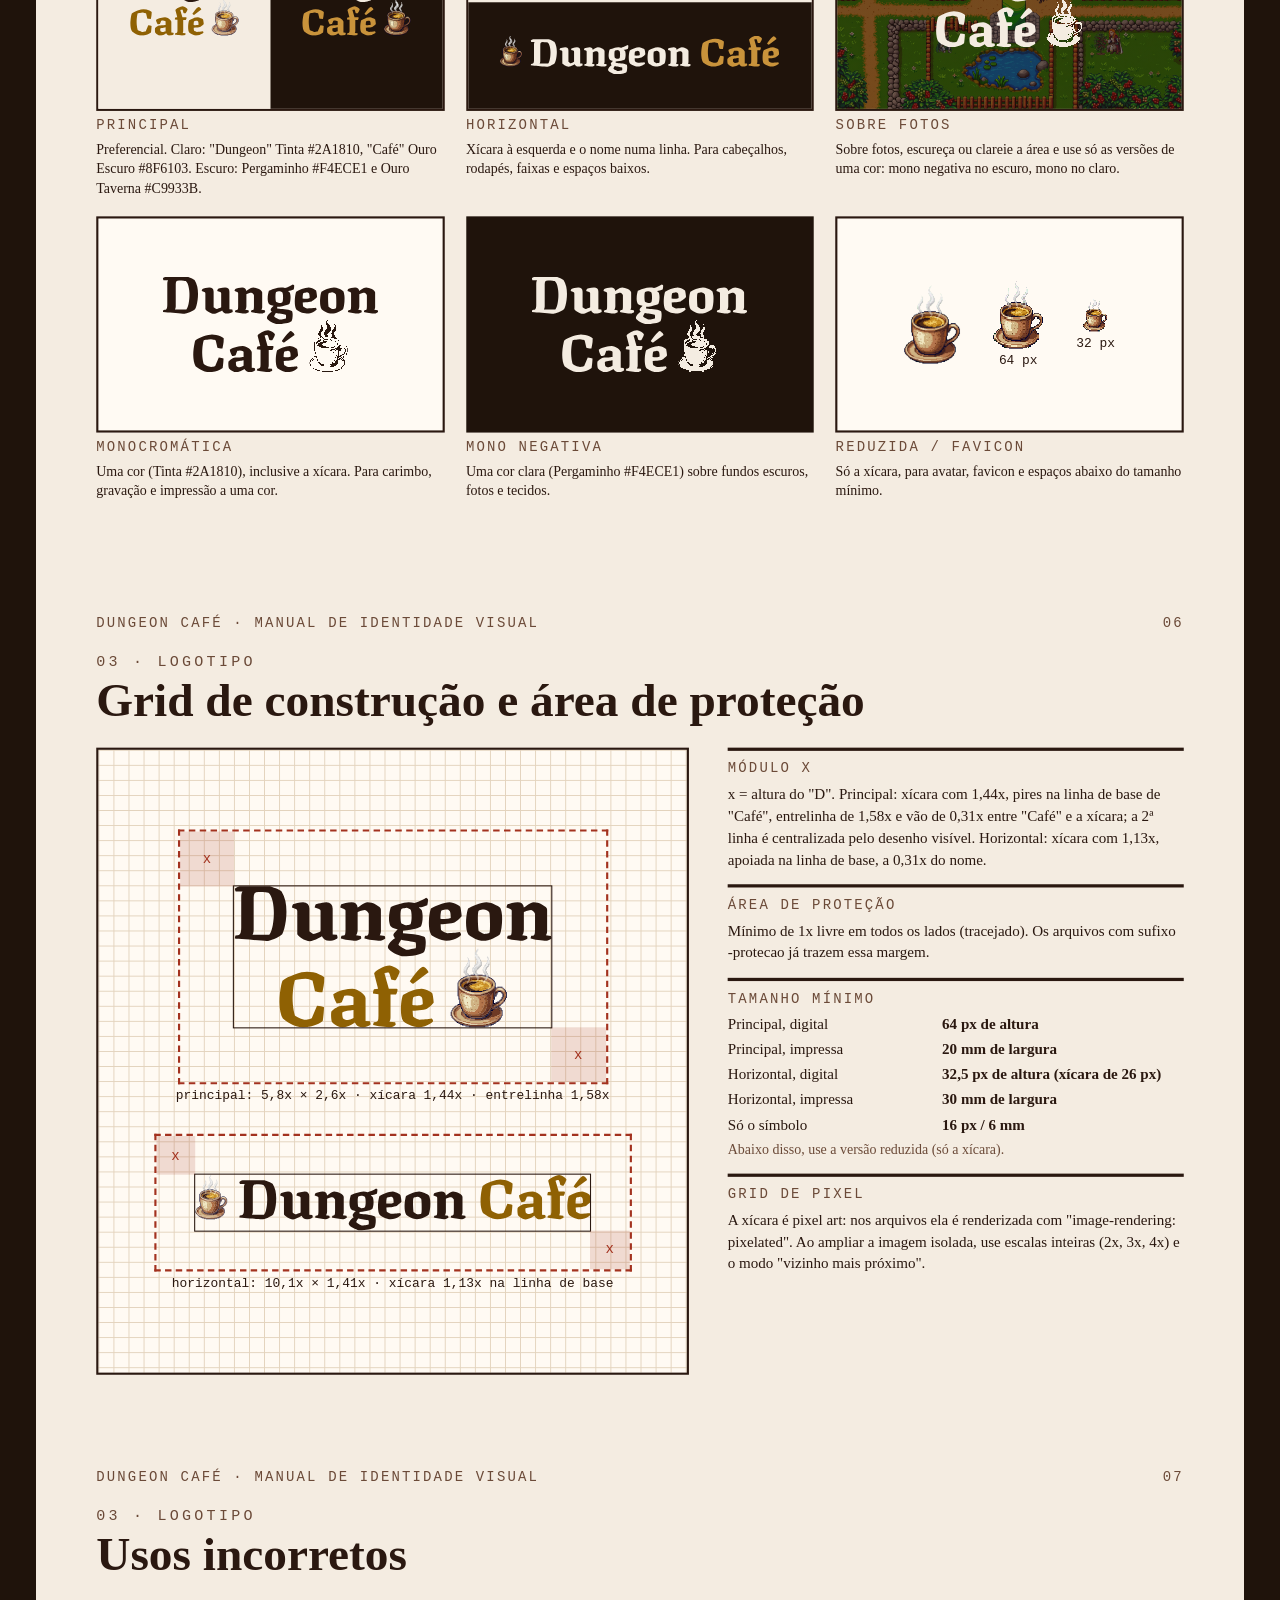
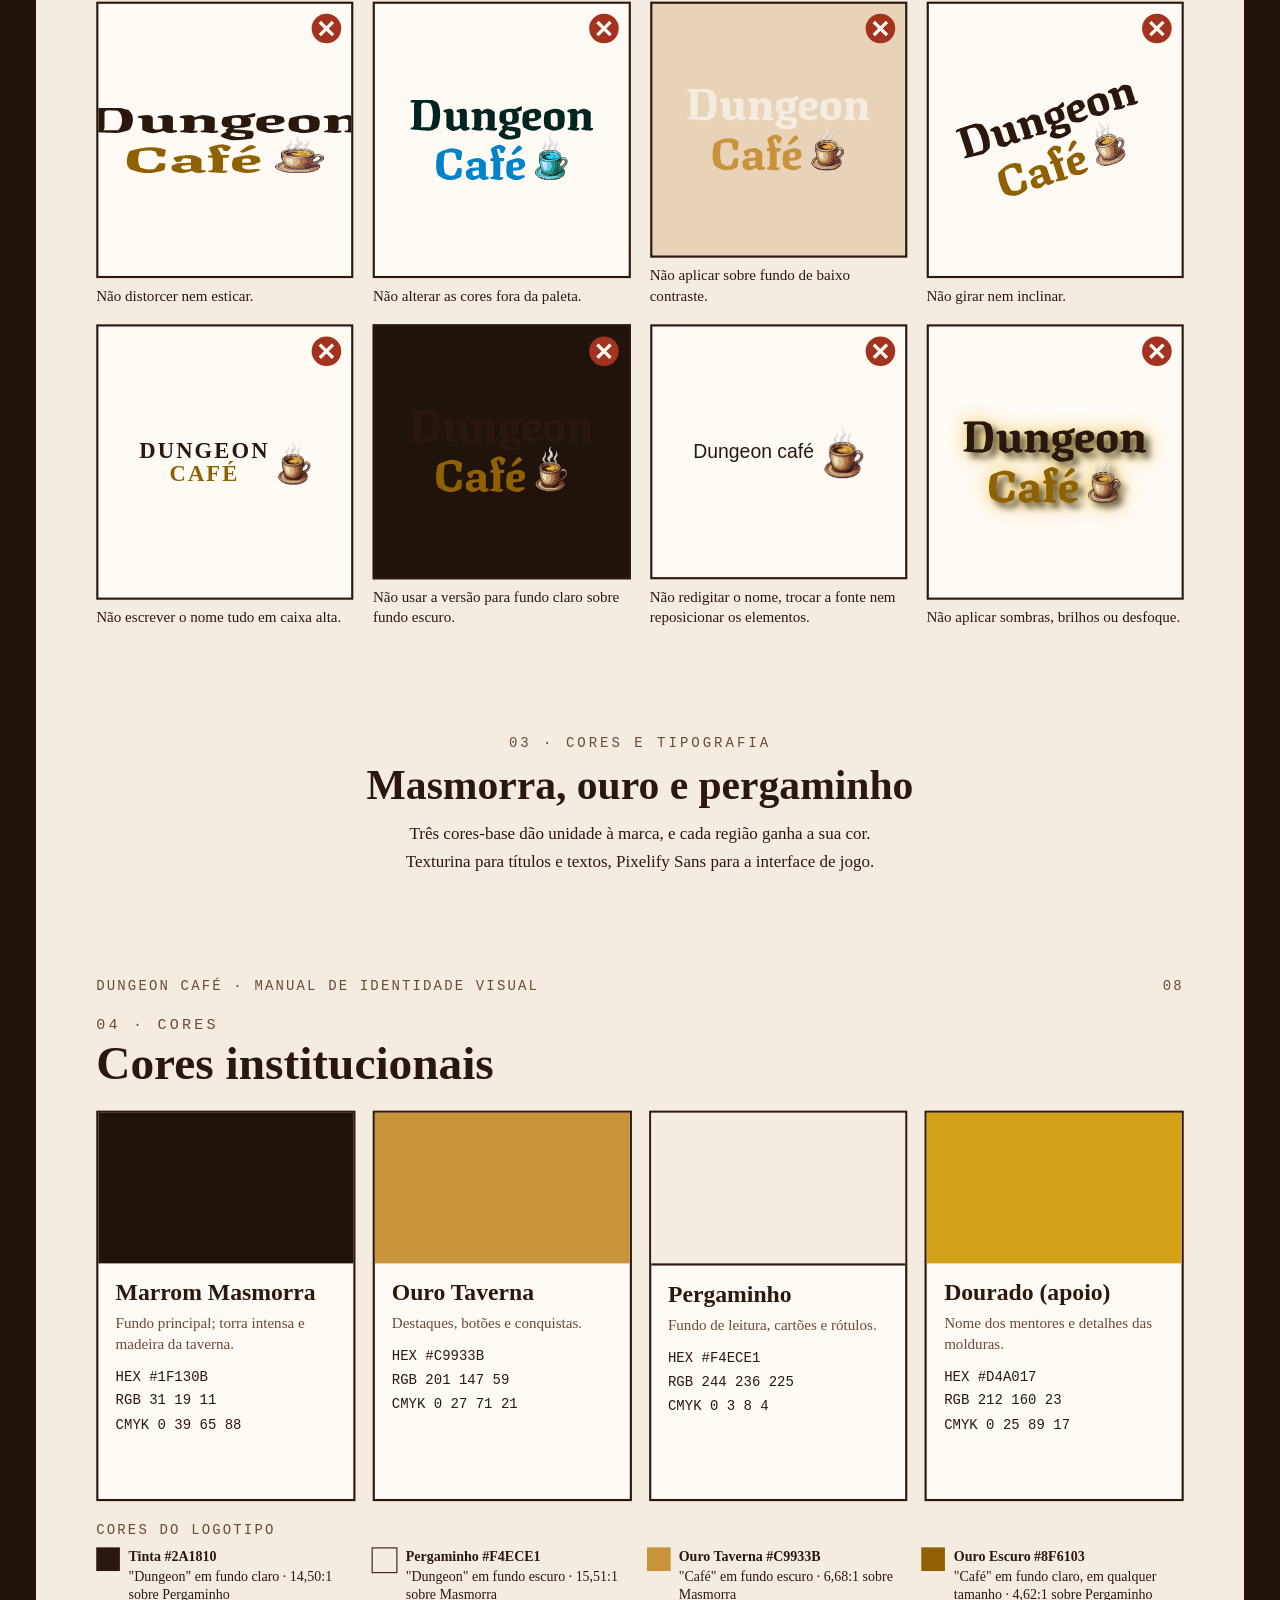
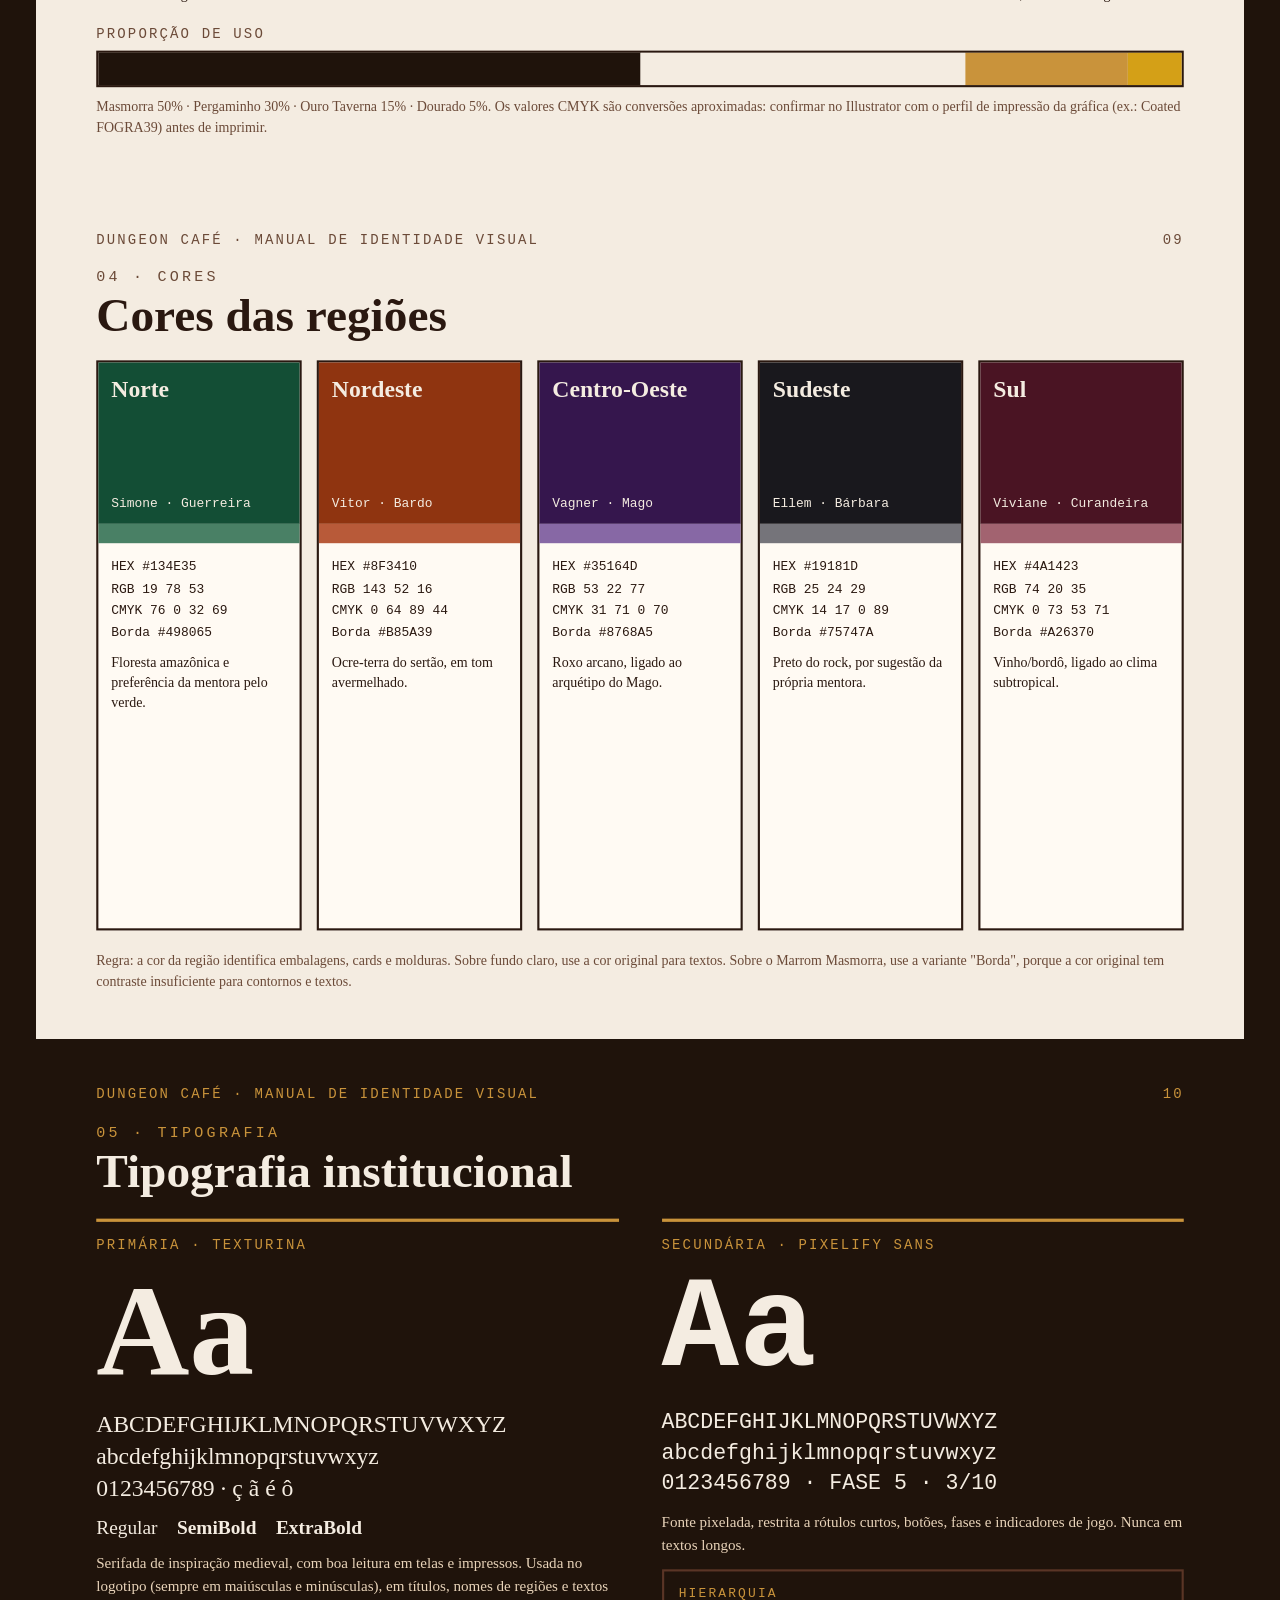
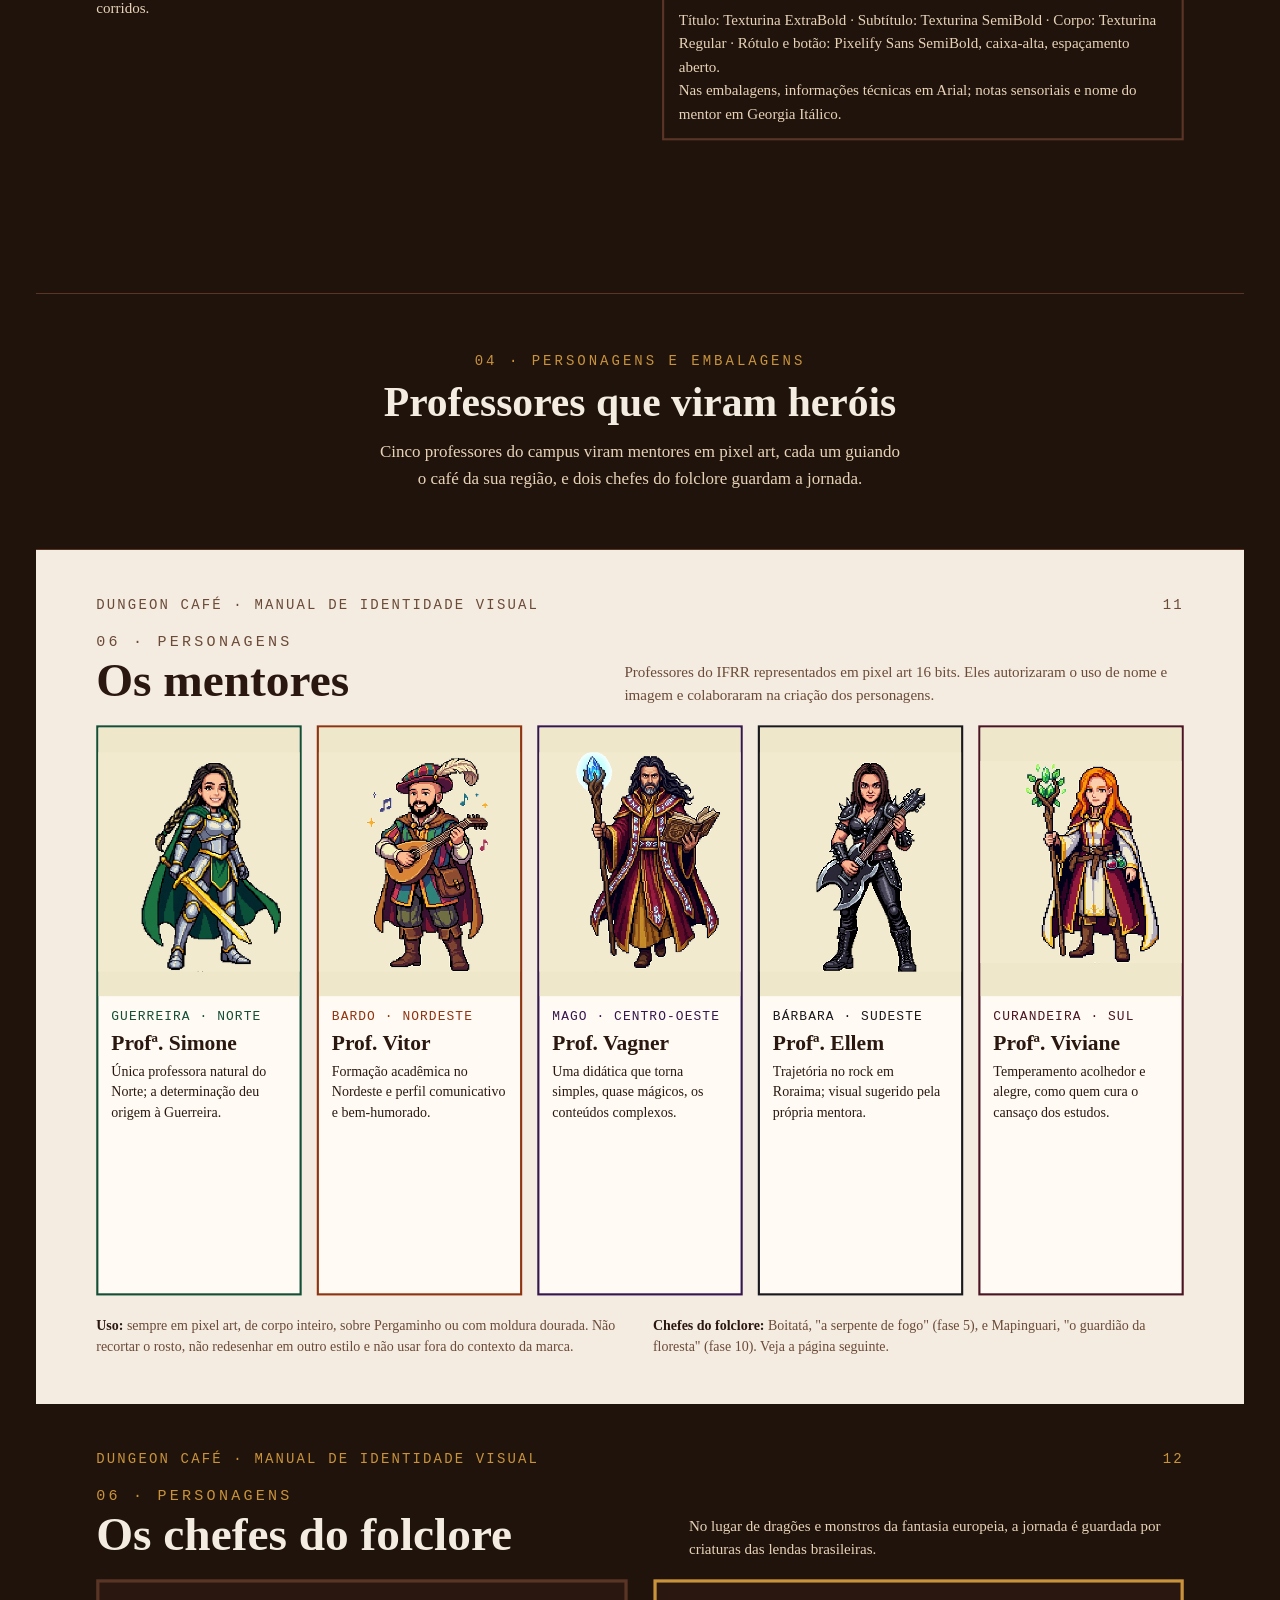
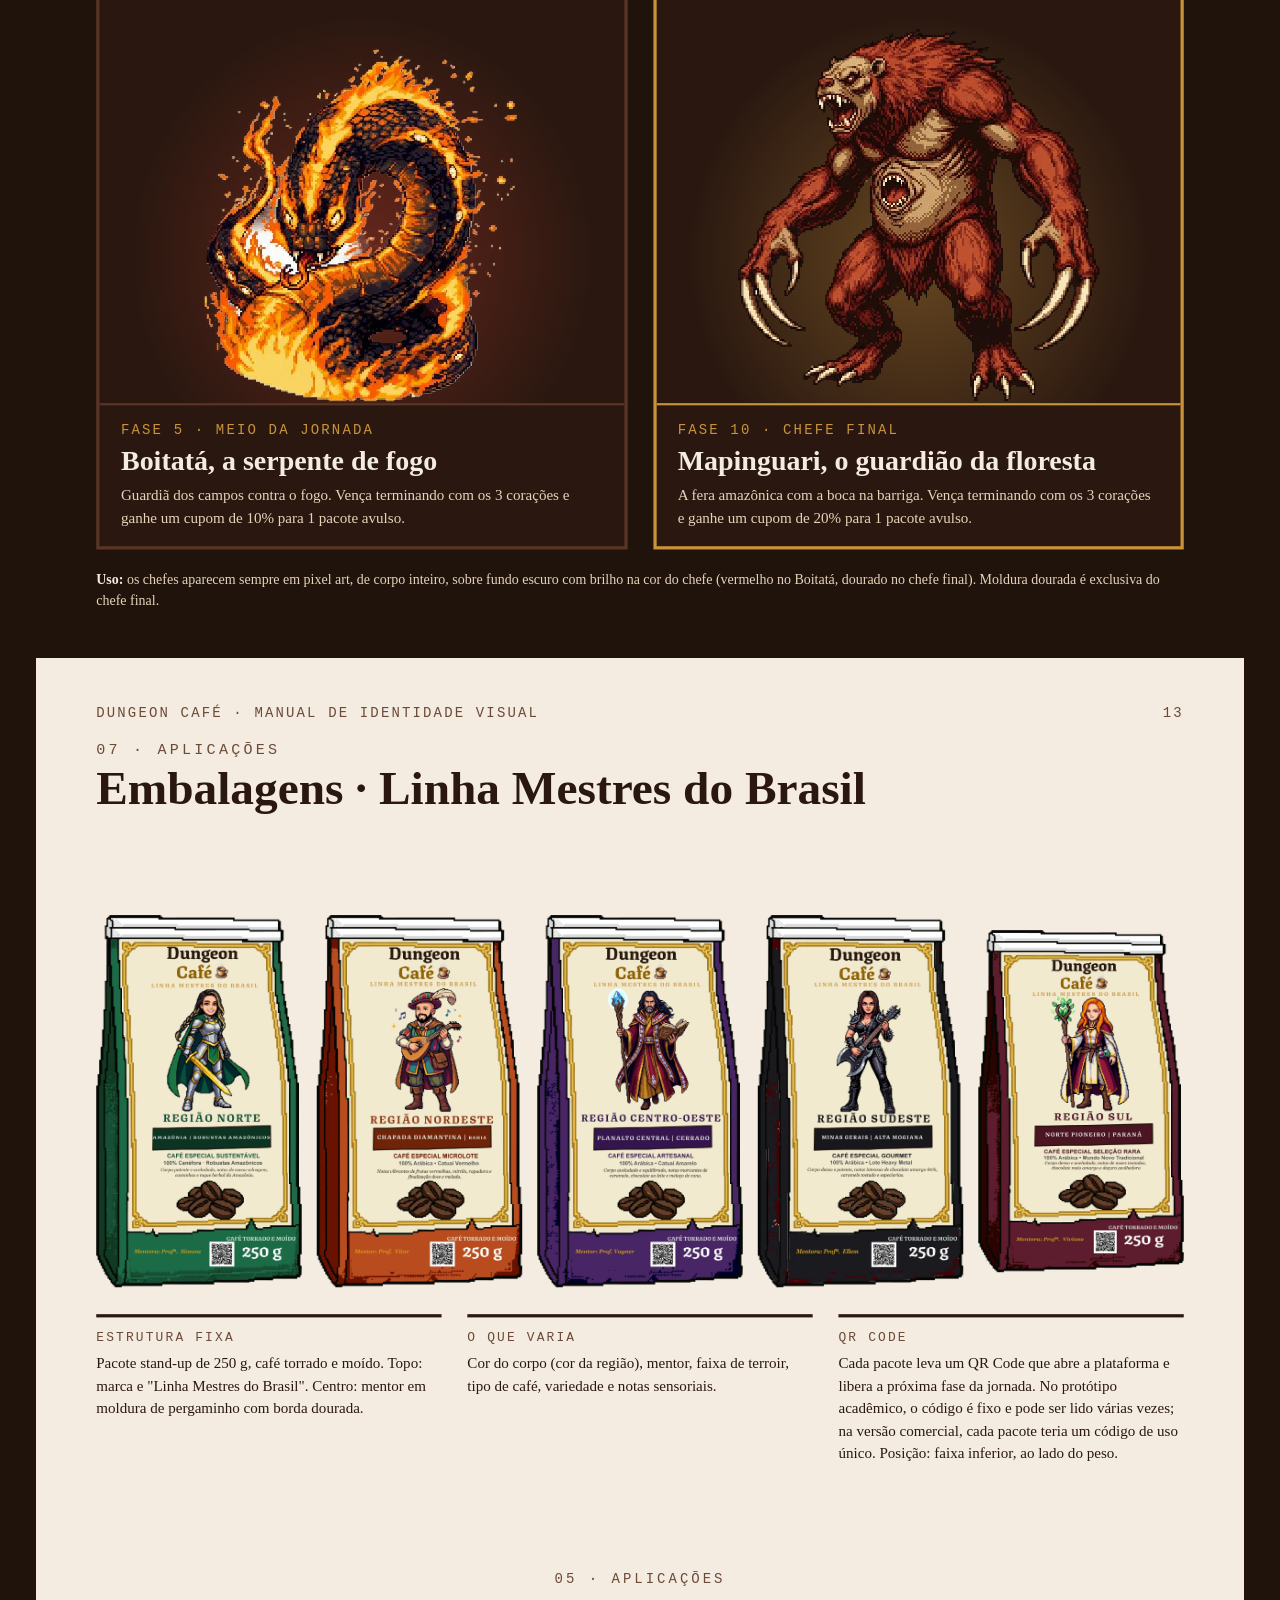
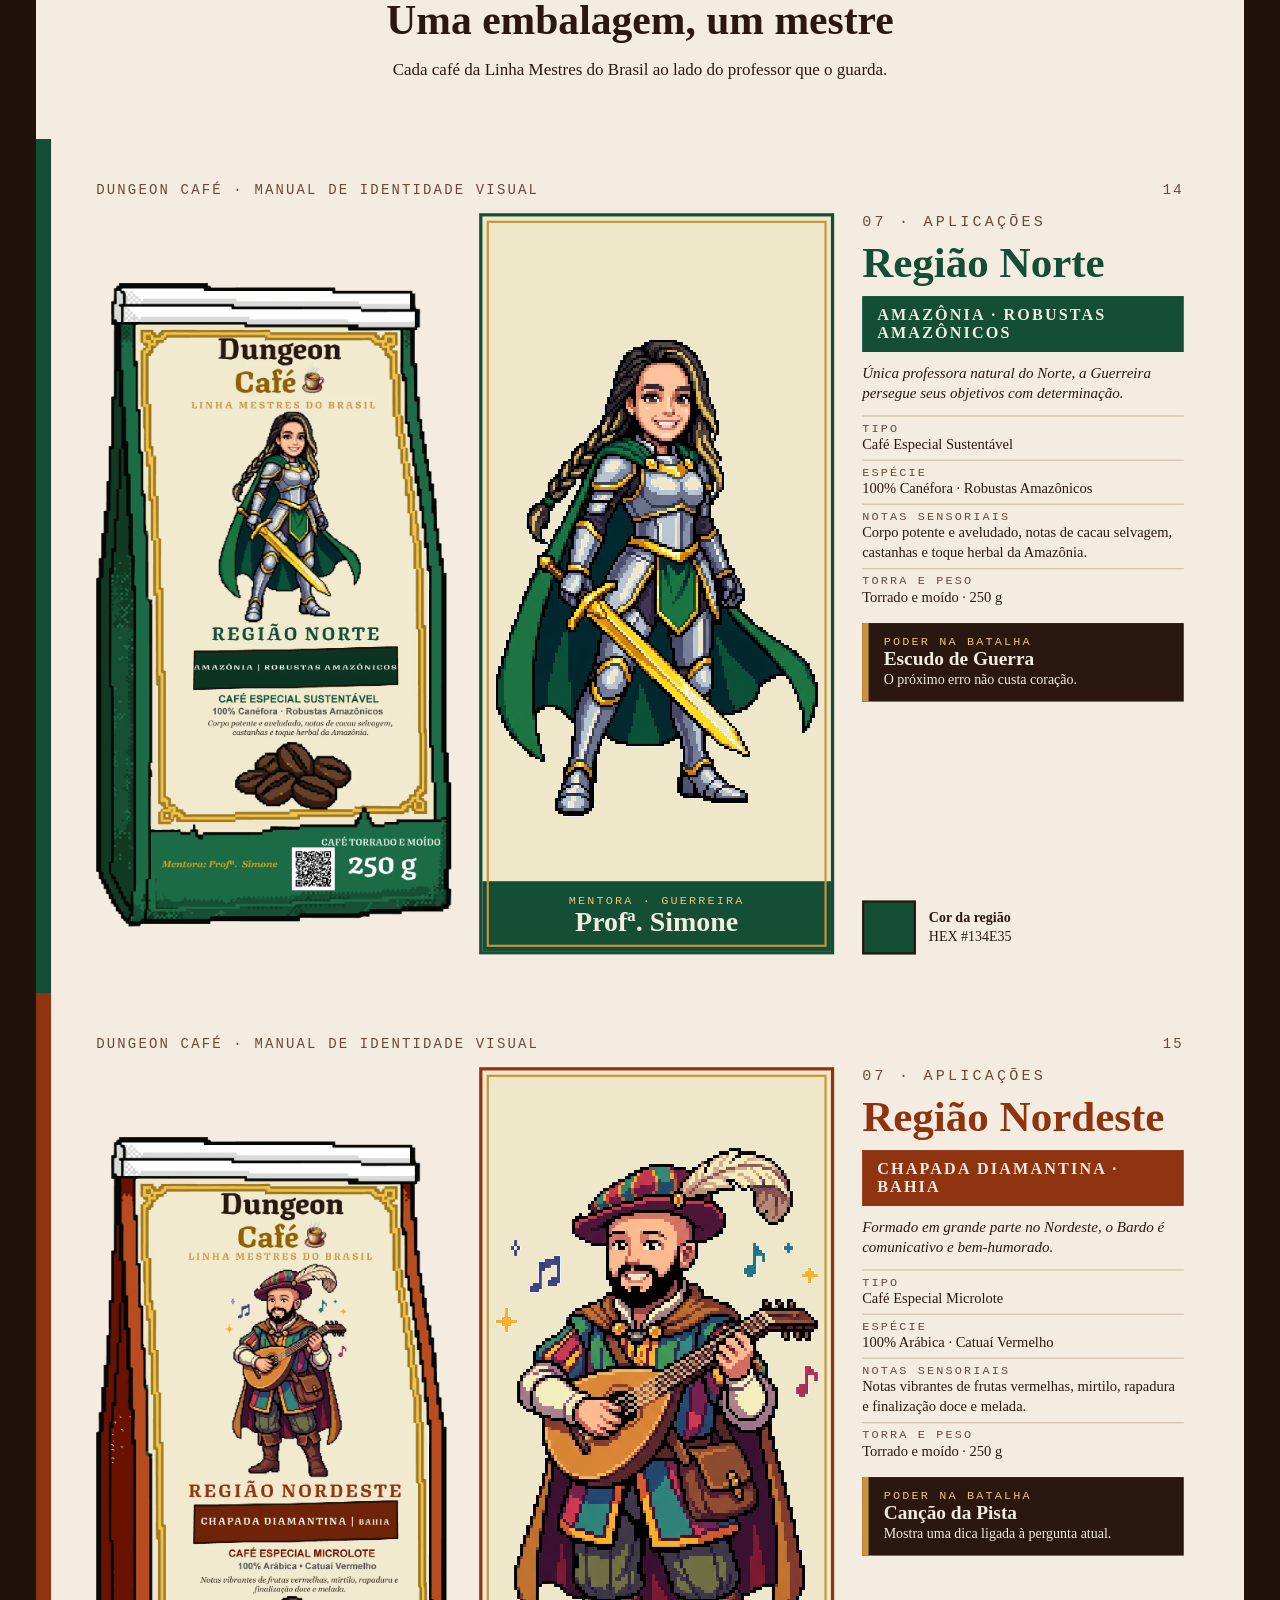
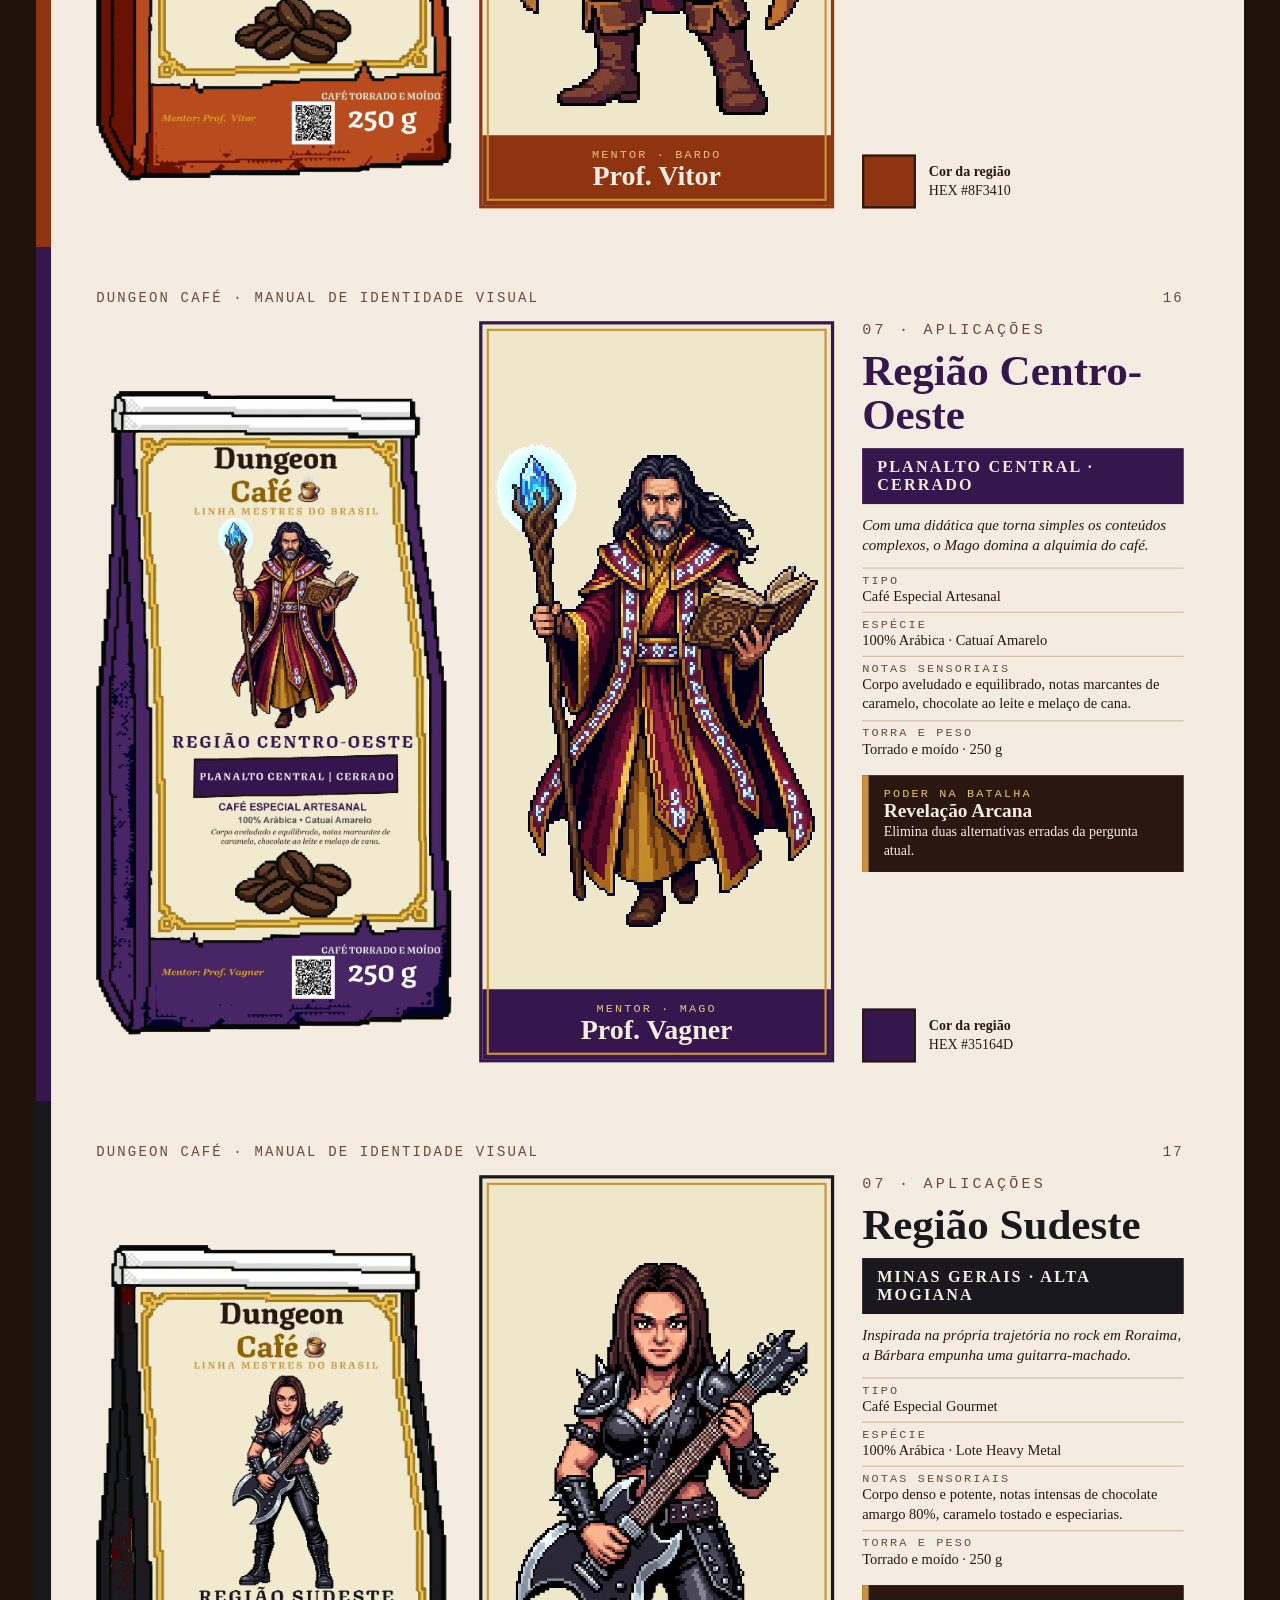
==== commit a75d0d2a: "Brandbook: prancha 13 sem <picture> (regressão do lote 6) e teste visual das 33 pranchas O <picture " ====
--- a/brandbook.html
+++ b/brandbook.html
@@ -796,11 +796,11 @@
 </div>
 </div>
 <div style="display: grid; grid-template-columns: repeat(5, minmax(0, 1fr)); gap: 14px; align-items: end; flex-grow: 1;">
-<picture style="display: contents"><source type="image/webp" srcset="assets/img/embalagens/emb-norte-448.webp 448w, assets/img/embalagens/emb-norte-896.webp 896w" sizes="(max-width: 700px) 30vw, 360px"><img loading="lazy" src="assets/img/embalagens/emb-norte.png" alt="Embalagem Região Norte" width="896" height="1625" style="width: 100%; height: 360px; object-fit: contain;"></picture>
-<picture style="display: contents"><source type="image/webp" srcset="assets/img/embalagens/emb-nordeste-448.webp 448w, assets/img/embalagens/emb-nordeste-896.webp 896w" sizes="(max-width: 700px) 30vw, 360px"><img loading="lazy" src="assets/img/embalagens/emb-nordeste.png" alt="Embalagem Região Nordeste" width="896" height="1625" style="width: 100%; height: 360px; object-fit: contain;"></picture>
-<picture style="display: contents"><source type="image/webp" srcset="assets/img/embalagens/emb-centro-oeste-448.webp 448w, assets/img/embalagens/emb-centro-oeste-896.webp 896w" sizes="(max-width: 700px) 30vw, 360px"><img loading="lazy" src="assets/img/embalagens/emb-centro-oeste.png" alt="Embalagem Região Centro-Oeste" width="896" height="1625" style="width: 100%; height: 360px; object-fit: contain;"></picture>
-<picture style="display: contents"><source type="image/webp" srcset="assets/img/embalagens/emb-sudeste-448.webp 448w, assets/img/embalagens/emb-sudeste-896.webp 896w" sizes="(max-width: 700px) 30vw, 360px"><img loading="lazy" src="assets/img/embalagens/emb-sudeste.png" alt="Embalagem Região Sudeste" width="896" height="1625" style="width: 100%; height: 360px; object-fit: contain;"></picture>
-<picture style="display: contents"><source type="image/webp" srcset="assets/img/embalagens/emb-sul-448.webp 448w, assets/img/embalagens/emb-sul-896.webp 896w" sizes="(max-width: 700px) 30vw, 360px"><img loading="lazy" src="assets/img/embalagens/emb-sul.png" alt="Embalagem Região Sul" width="896" height="1496" style="width: 100%; height: 360px; object-fit: contain;"></picture>
+<img loading="lazy" src="assets/img/embalagens/emb-norte-896.webp" alt="Embalagem Região Norte" width="896" height="1625" style="width: 100%; height: 360px; object-fit: contain;">
+<img loading="lazy" src="assets/img/embalagens/emb-nordeste-896.webp" alt="Embalagem Região Nordeste" width="896" height="1625" style="width: 100%; height: 360px; object-fit: contain;">
+<img loading="lazy" src="assets/img/embalagens/emb-centro-oeste-896.webp" alt="Embalagem Região Centro-Oeste" width="896" height="1625" style="width: 100%; height: 360px; object-fit: contain;">
+<img loading="lazy" src="assets/img/embalagens/emb-sudeste-896.webp" alt="Embalagem Região Sudeste" width="896" height="1625" style="width: 100%; height: 360px; object-fit: contain;">
+<img loading="lazy" src="assets/img/embalagens/emb-sul-896.webp" alt="Embalagem Região Sul" width="896" height="1496" style="width: 100%; height: 360px; object-fit: contain;">
 </div>
 <div style="display: grid; grid-template-columns: repeat(3, minmax(0, 1fr)); gap: 24px; font-size: 14px; line-height: 1.5; color: #2A1810;">
 <div style="border-top: 3px solid #2A1810; padding-top: 10px;"><div style="font-family: 'Pixelify Sans', monospace; font-size: 12px; letter-spacing: 2px; color: #6B4A38; margin-bottom: 4px;">ESTRUTURA FIXA</div>Pacote stand-up de 250 g, café torrado e moído. Topo: marca e "Linha Mestres do Brasil". Centro: mentor em moldura de pergaminho com borda dourada.</div>
@@ -820,7 +820,7 @@
 <div style="display: flex; justify-content: space-between; font-family: 'Pixelify Sans', monospace; font-size: 13px; letter-spacing: 2px; color: #6B4A38;"><span>DUNGEON CAFÉ · MANUAL DE IDENTIDADE VISUAL</span><span>14</span></div>
 <div style="display: grid; grid-template-columns: 330px 330px 1fr; gap: 26px; flex-grow: 1; min-height: 0;">
   <div style="display: flex; align-items: flex-end; justify-content: center;">
-    <picture style="display: contents"><source type="image/webp" srcset="assets/img/embalagens/emb-norte-448.webp 448w, assets/img/embalagens/emb-norte-896.webp 896w" sizes="(max-width: 700px) 30vw, 360px"><img loading="lazy" src="assets/img/embalagens/emb-norte.png" alt="Embalagem Região Norte" style="height: 650px; width: auto; max-width: 330px; object-fit: contain;"></picture>
+    <img loading="lazy" src="assets/img/embalagens/emb-norte-896.webp" alt="Embalagem Região Norte" style="height: 650px; width: auto; max-width: 330px; object-fit: contain;">
   </div>
   <div style="display: flex; flex-direction: column; background: #EFE7C9; border: 3px solid #134E35; outline: 2px solid #C9933B; outline-offset: -9px;">
     <div style="flex-grow: 1; display: flex; align-items: flex-end; justify-content: center; padding: 14px 12px 0;">
@@ -854,7 +854,7 @@
 <div style="display: flex; justify-content: space-between; font-family: 'Pixelify Sans', monospace; font-size: 13px; letter-spacing: 2px; color: #6B4A38;"><span>DUNGEON CAFÉ · MANUAL DE IDENTIDADE VISUAL</span><span>15</span></div>
 <div style="display: grid; grid-template-columns: 330px 330px 1fr; gap: 26px; flex-grow: 1; min-height: 0;">
   <div style="display: flex; align-items: flex-end; justify-content: center;">
-    <picture style="display: contents"><source type="image/webp" srcset="assets/img/embalagens/emb-nordeste-448.webp 448w, assets/img/embalagens/emb-nordeste-896.webp 896w" sizes="(max-width: 700px) 30vw, 360px"><img loading="lazy" src="assets/img/embalagens/emb-nordeste.png" alt="Embalagem Região Nordeste" style="height: 650px; width: auto; max-width: 330px; object-fit: contain;"></picture>
+    <img loading="lazy" src="assets/img/embalagens/emb-nordeste-896.webp" alt="Embalagem Região Nordeste" style="height: 650px; width: auto; max-width: 330px; object-fit: contain;">
   </div>
   <div style="display: flex; flex-direction: column; background: #EFE7C9; border: 3px solid #8F3410; outline: 2px solid #C9933B; outline-offset: -9px;">
     <div style="flex-grow: 1; display: flex; align-items: flex-end; justify-content: center; padding: 14px 12px 0;">
@@ -888,7 +888,7 @@
 <div style="display: flex; justify-content: space-between; font-family: 'Pixelify Sans', monospace; font-size: 13px; letter-spacing: 2px; color: #6B4A38;"><span>DUNGEON CAFÉ · MANUAL DE IDENTIDADE VISUAL</span><span>16</span></div>
 <div style="display: grid; grid-template-columns: 330px 330px 1fr; gap: 26px; flex-grow: 1; min-height: 0;">
   <div style="display: flex; align-items: flex-end; justify-content: center;">
-    <picture style="display: contents"><source type="image/webp" srcset="assets/img/embalagens/emb-centro-oeste-448.webp 448w, assets/img/embalagens/emb-centro-oeste-896.webp 896w" sizes="(max-width: 700px) 30vw, 360px"><img loading="lazy" src="assets/img/embalagens/emb-centro-oeste.png" alt="Embalagem Região Centro-Oeste" style="height: 650px; width: auto; max-width: 330px; object-fit: contain;"></picture>
+    <img loading="lazy" src="assets/img/embalagens/emb-centro-oeste-896.webp" alt="Embalagem Região Centro-Oeste" style="height: 650px; width: auto; max-width: 330px; object-fit: contain;">
   </div>
   <div style="display: flex; flex-direction: column; background: #EFE7C9; border: 3px solid #35164D; outline: 2px solid #C9933B; outline-offset: -9px;">
     <div style="flex-grow: 1; display: flex; align-items: flex-end; justify-content: center; padding: 14px 12px 0;">
@@ -922,7 +922,7 @@
 <div style="display: flex; justify-content: space-between; font-family: 'Pixelify Sans', monospace; font-size: 13px; letter-spacing: 2px; color: #6B4A38;"><span>DUNGEON CAFÉ · MANUAL DE IDENTIDADE VISUAL</span><span>17</span></div>
 <div style="display: grid; grid-template-columns: 330px 330px 1fr; gap: 26px; flex-grow: 1; min-height: 0;">
   <div style="display: flex; align-items: flex-end; justify-content: center;">
-    <picture style="display: contents"><source type="image/webp" srcset="assets/img/embalagens/emb-sudeste-448.webp 448w, assets/img/embalagens/emb-sudeste-896.webp 896w" sizes="(max-width: 700px) 30vw, 360px"><img loading="lazy" src="assets/img/embalagens/emb-sudeste.png" alt="Embalagem Região Sudeste" style="height: 650px; width: auto; max-width: 330px; object-fit: contain;"></picture>
+    <img loading="lazy" src="assets/img/embalagens/emb-sudeste-896.webp" alt="Embalagem Região Sudeste" style="height: 650px; width: auto; max-width: 330px; object-fit: contain;">
   </div>
   <div style="display: flex; flex-direction: column; background: #EFE7C9; border: 3px solid #19181D; outline: 2px solid #C9933B; outline-offset: -9px;">
     <div style="flex-grow: 1; display: flex; align-items: flex-end; justify-content: center; padding: 14px 12px 0;">
@@ -956,7 +956,7 @@
 <div style="display: flex; justify-content: space-between; font-family: 'Pixelify Sans', monospace; font-size: 13px; letter-spacing: 2px; color: #6B4A38;"><span>DUNGEON CAFÉ · MANUAL DE IDENTIDADE VISUAL</span><span>18</span></div>
 <div style="display: grid; grid-template-columns: 330px 330px 1fr; gap: 26px; flex-grow: 1; min-height: 0;">
   <div style="display: flex; align-items: flex-end; justify-content: center;">
-    <picture style="display: contents"><source type="image/webp" srcset="assets/img/embalagens/emb-sul-448.webp 448w, assets/img/embalagens/emb-sul-896.webp 896w" sizes="(max-width: 700px) 30vw, 360px"><img loading="lazy" src="assets/img/embalagens/emb-sul.png" alt="Embalagem Região Sul" style="height: 650px; width: auto; max-width: 330px; object-fit: contain;"></picture>
+    <img loading="lazy" src="assets/img/embalagens/emb-sul-896.webp" alt="Embalagem Região Sul" style="height: 650px; width: auto; max-width: 330px; object-fit: contain;">
   </div>
   <div style="display: flex; flex-direction: column; background: #EFE7C9; border: 3px solid #4A1423; outline: 2px solid #C9933B; outline-offset: -9px;">
     <div style="flex-grow: 1; display: flex; align-items: flex-end; justify-content: center; padding: 14px 12px 0;">
